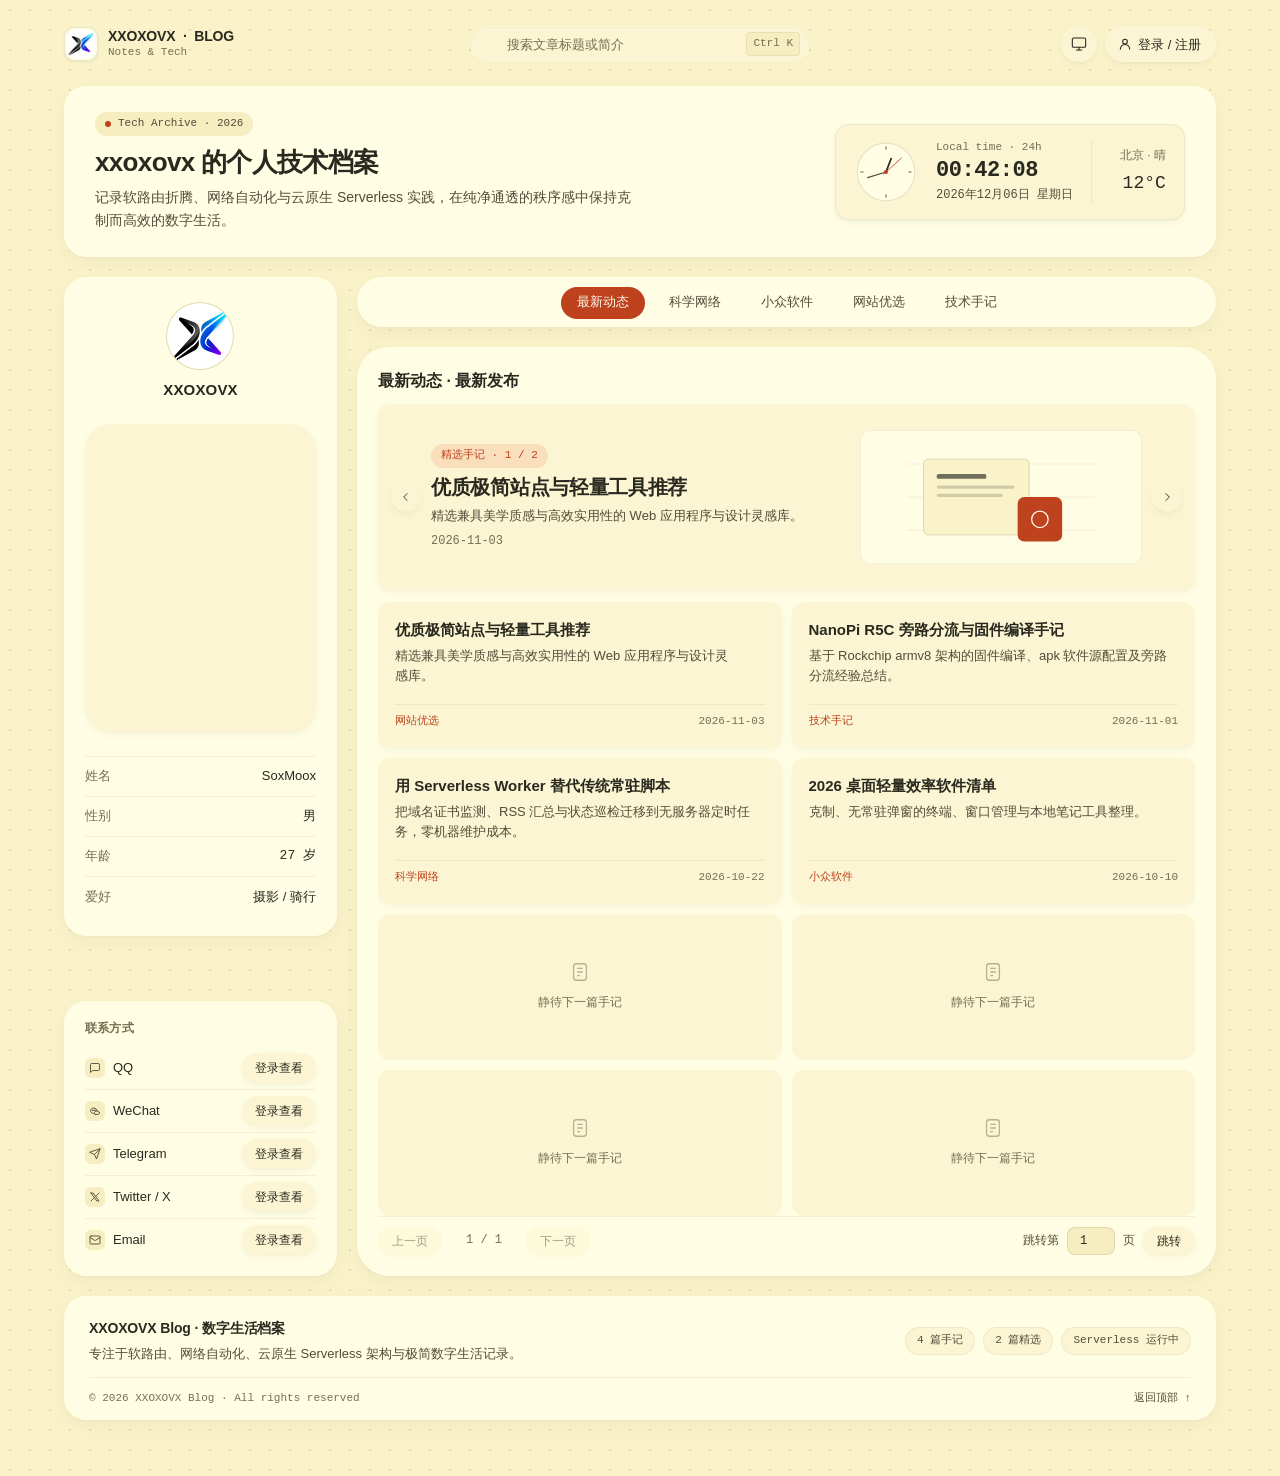
==== index.html @ 317f26b2 "1" ====
<!DOCTYPE html>
<html lang="zh-CN" data-theme="light" data-palette="blue">
<head>
  <meta charset="UTF-8" />
  <script>try{var m=localStorage.getItem("xxoxovx-theme")||"system",d=window.matchMedia("(prefers-color-scheme: dark)").matches;document.documentElement.setAttribute("data-theme",m==="system"?(d?"dark":"light"):m);}catch{}</script>
  <meta name="viewport" content="width=device-width, initial-scale=1.0" />
  <meta name="color-scheme" content="light dark" />
  <meta name="darkreader-lock" />
  <title>XXOXOVX  ·  BLOG</title>
  <meta name="description" content="xxoxovx 的个人技术档案：记录软路由折腾、科学网络、小众软件、网站优选与云原生 Serverless 实践。" />
  <meta name="theme-color" content="#fdf2c8" media="(prefers-color-scheme: light)" />
  <meta name="theme-color" content="#0c0d10" media="(prefers-color-scheme: dark)" />
  <meta property="og:type" content="website" />
  <meta property="og:title" content="XXOXOVX · BLOG" />
  <meta property="og:description" content="记录软路由折腾、科学网络、小众软件、网站优选与云原生 Serverless 实践。" />
  <link id="siteFavicon" rel="icon" type="image/png" sizes="64x64" href="./assets/favicon.png?v=brand1" />
  <link rel="apple-touch-icon" sizes="180x180" href="./assets/apple-touch-icon.png?v=brand1" />
  <link rel="preconnect" href="https://fonts.googleapis.com" />
  <link rel="preconnect" href="https://fonts.gstatic.com" crossorigin />
  <link rel="stylesheet" href="https://fonts.googleapis.com/css2?family=Space+Grotesk:wght@600;700&display=swap" />
  <style>
    :root {
      --bg-page: #f5f5f7;
      --bg-dot: rgba(0, 0, 0, 0.04);
      --bg-grid: rgba(0, 0, 0, 0.025);
      --tech-line: rgba(0, 0, 0, 0.08);
      --bg-card: #ffffff;
      --bg-card-solid: rgba(255, 255, 255, 0.96);
      --bg-popover: rgba(255, 255, 255, 0.96);
      --bg-raised: rgba(0, 0, 0, 0.03);
      --bg-subcard: rgba(0, 0, 0, 0.02);
      --ink-border: rgba(0, 0, 0, 0.06);
      --hairline: rgba(0, 0, 0, 0.06);
      --hairline-strong: rgba(0, 0, 0, 0.10);
      --text-primary: #1d1d1f;
      --text-secondary: #424245;
      --text-muted: #86868b;
      --accent: #0071e3;
      --accent-soft: rgba(0, 113, 227, 0.10);
      --accent-contrast: #ffffff;
      --positive: #16a34a;
      --danger: #dc2626;
      --glass-highlight: rgba(255, 255, 255, 0.95);
      --shadow-card: 0 4px 24px rgba(0, 0, 0, 0.045);
      --shadow-float: 0 18px 48px rgba(0, 0, 0, 0.12);
      --shadow-focus: 0 10px 28px -4px rgba(0, 0, 0, 0.12);
      --shadow-btn: 0 2px 8px rgba(0, 0, 0, 0.04);
      --robot-body: #ffffff;
      --robot-accent: #f5f5f7;
      --robot-ink: #1d1d1f;
      --robot-screen: #111113;
      --robot-eye: #2997ff;
      --robot-antenna: #f97316;

      --fw-regular: 450;
      --fw-medium: 550;
      --fw-semibold: 700;

      --radius-lg: 22px;
      --radius-md: 14px;
      --radius-sm: 10px;

      --font-sans: -apple-system, BlinkMacSystemFont, "SF Pro Display", "SF Pro Text", "PingFang SC", "Hiragino Sans GB", "Helvetica Neue", sans-serif;
      --font-mono: "SF Mono", ui-monospace, SFMono-Regular, Menlo, Monaco, Consolas, monospace;

      --ease: cubic-bezier(0.23, 1, 0.32, 1);
      --ease-in: cubic-bezier(0.4, 0, 1, 1);
      --spring: cubic-bezier(0.16, 1, 0.3, 1);
      --bounce: cubic-bezier(0.22, 1, 0.36, 1);
      --t-fast: 150ms;
      --t-mid: 240ms;

      /* 12-Column Grid System */
      --grid-max-width: 1200px;
      --grid-cols: 12;
      --grid-gutter: 20px;
      --grid-margin: 24px;
    }

    [data-palette="blue"] { --accent: #0071e3; --accent-soft: rgba(0, 113, 227, 0.10); }
    [data-palette="purple"] { --accent: #7c3aed; --accent-soft: rgba(124, 58, 237, 0.12); }
    [data-palette="green"] { --accent: #16a34a; --accent-soft: rgba(22, 163, 74, 0.12); }
    [data-palette="orange"] { --accent: #f26430; --accent-soft: rgba(242, 100, 48, 0.12); }

    [data-theme="dark"] {
      --bg-page: #0a0a0c;
      --bg-dot: rgba(255, 255, 255, 0.06);
      --bg-grid: rgba(255, 255, 255, 0.03);
      --tech-line: rgba(255, 255, 255, 0.10);
      --bg-card: #131316;
      --bg-card-solid: rgba(22, 22, 26, 0.96);
      --bg-popover: rgba(24, 24, 28, 0.97);
      --bg-raised: rgba(255, 255, 255, 0.042);
      --bg-subcard: rgba(255, 255, 255, 0.022);
      --ink-border: rgba(255, 255, 255, 0.06);
      --ink-border-active: rgba(255, 255, 255, 0.20);
      --hairline: rgba(255, 255, 255, 0.06);
      --hairline-strong: rgba(255, 255, 255, 0.12);
      --text-primary: #f5f5f7;
      --text-secondary: #d2d2d7;
      --text-muted: #86868b;
      --positive: #34d399;
      --danger: #f87171;
      --glass-highlight: rgba(255, 255, 255, 0.07);
      --shadow-card: 0 8px 30px rgba(0, 0, 0, 0.42);
      --shadow-float: 0 20px 52px rgba(0, 0, 0, 0.65);
      --shadow-btn: 0 2px 8px rgba(0, 0, 0, 0.22);
      --robot-body: #e5e5ea;
      --robot-accent: #d1d1d6;
      --robot-ink: #1d1d1f;
      --robot-screen: #000000;
      --robot-eye: #2997ff;
      --robot-antenna: #f97316;
      --fw-regular: 380;
      --fw-medium: 470;
      --fw-semibold: 600;
      --shadow-focus: 0 0 0 3px var(--accent-soft), 0 12px 32px -4px rgba(0, 0, 0, 0.65);
    }
    #appleMeshCanvas { display: none !important; }
    html[data-theme="dark"] body { -webkit-font-smoothing: antialiased; -moz-osx-font-smoothing: grayscale; }

    [data-theme="dark"][data-palette="blue"] { --accent: #2997ff; --accent-soft: rgba(41, 151, 255, 0.16); }
    [data-theme="dark"][data-palette="purple"] { --accent: #a78bfa; --accent-soft: rgba(167, 139, 250, 0.16); }
    [data-theme="dark"][data-palette="green"] { --accent: #34d399; --accent-soft: rgba(52, 211, 153, 0.16); }
    [data-theme="dark"][data-palette="orange"] { --accent: #ff7849; --accent-soft: rgba(255, 120, 73, 0.16); }

    *, *::before, *::after { box-sizing: border-box; scrollbar-width: none; -ms-overflow-style: none; }
    *::-webkit-scrollbar { display: none; width: 0; height: 0; }

    html {
      font-size: 16px;
      scroll-behavior: smooth;
      -webkit-font-smoothing: antialiased;
      text-rendering: optimizeLegibility;
      -webkit-tap-highlight-color: transparent;
    }

    body {
      margin: 0;
      overscroll-behavior-y: contain;
      background-color: var(--bg-page);
      color: var(--text-primary);
      font-family: var(--font-sans);
      font-size: 14px;
      font-weight: var(--fw-regular);
      line-height: 1.6;
      font-variant-numeric: tabular-nums;
      -moz-osx-font-smoothing: grayscale;
      transition: background-color var(--t-mid) var(--ease), color var(--t-mid) var(--ease);
    }
    #appleMeshCanvas {
      position: fixed; inset: 0; width: 100%; height: 100%;
      pointer-events: none; z-index: 0;
    }
    [data-theme="dark"] h1, [data-theme="dark"] h2, [data-theme="dark"] h3,
    [data-theme="dark"] .brand-title, [data-theme="dark"] .panel-title,
    [data-theme="dark"] .profile-name, [data-theme="dark"] .modal-title,
    [data-theme="dark"] .comment-author { font-weight: var(--fw-semibold); }
    [data-theme="dark"] .tactile-btn, [data-theme="dark"] .cat-pill,
    [data-theme="dark"] .info-val, [data-theme="dark"] .contact-left,
    [data-theme="dark"] .admin-tab, [data-theme="dark"] .auth-tab { font-weight: var(--fw-medium); }

    html, body { overflow-x: clip; }
    button, input, textarea, select { font: inherit; color: inherit; }
    button, [role="button"], .tactile-btn, .cat-pill, .article-card {
      touch-action: manipulation;
      -webkit-user-select: none;
      user-select: none;
    }
    a { color: inherit; text-decoration: none; }
    :focus-visible { outline: 2px solid var(--accent); outline-offset: 2px; }
    .skip-link {
      position: fixed;
      top: -100px;
      left: 16px;
      z-index: 10000;
      padding: 10px 16px;
      border-radius: var(--radius-md);
      background-color: var(--accent);
      color: var(--accent-contrast);
      font-size: 13px;
      font-weight: 600;
      box-shadow: var(--shadow-float);
      transition: top var(--t-fast) var(--ease);
    }
    .skip-link:focus-visible { top: 14px; }
    .footer-link, .reader-body a {
      background-image: linear-gradient(currentColor, currentColor);
      background-position: 0 100%;
      background-repeat: no-repeat;
      background-size: 0% 1px;
      transition: color var(--t-fast) var(--ease), background-size 220ms var(--ease);
    }
    .footer-link:hover, .reader-body a:hover { background-size: 100% 1px; }
    .tabular,
    .clock-time, .clock-date, .weather-temp, .carousel-badge, .carousel-meta,
    .page-info, .article-card-meta, .reader-meta, .reader-stat-num,
    .setting-row-value, .comment-time, .invite-date-input {
      font-variant-numeric: tabular-nums;
      font-feature-settings: "tnum";
    }
    .tabular { font-family: var(--font-mono); }
    h1, h2, h3, .hero-title, .carousel-title, .article-card-title, .reader-title, .modal-title, .settings-section-title {
      text-wrap: balance;
    }
    .hero-sub, .carousel-desc, .article-card-desc, .reader-body p, .comment-content, p, .account-pop-desc, .settings-section-desc { text-wrap: pretty; }
    button svg, .tactile-btn svg, .account-pop-item svg, .site-rail-item svg { vertical-align: middle; flex-shrink: 0; }

    .progress-track {
      position: fixed;
      top: 0; left: 0; right: 0;
      height: 2px;
      z-index: 60;
      pointer-events: none;
    }

    .progress-bar {
      height: 100%;
      width: 0%;
      background-color: var(--accent);
      transition: width 180ms var(--ease);
    }

    /* 12-Column Responsive Grid Shell (Desktop 1200px baseline) */
    .page-shell {
      position: relative;
      z-index: 1;
      width: 100%;
      max-width: var(--grid-max-width);
      margin: 0 auto;
      padding: 22px var(--grid-margin) 56px var(--grid-margin);
      display: flex;
      flex-direction: column;
      gap: var(--grid-gutter);
    }

    .surface {
      position: relative;
      background-color: var(--bg-card);
      border: 1px solid var(--ink-border);
      -webkit-backdrop-filter: blur(26px) saturate(200%);
      backdrop-filter: blur(26px) saturate(200%);
      border-radius: var(--radius-lg);
      box-shadow: var(--shadow-card);
      transition: background-color var(--t-mid) var(--ease), border-color var(--t-fast) var(--ease), box-shadow var(--t-mid) var(--ease);
    }

    /* Top Bar */
    .top-bar {
      position: relative;
      z-index: 30;
      min-height: 44px;
      display: grid;
      grid-template-columns: repeat(var(--grid-cols), minmax(0, 1fr));
      align-items: center;
      gap: 16px;
    }

    .brand {
      grid-column: span 4;
      display: inline-flex;
      align-items: center;
      gap: 10px;
      cursor: pointer;
      justify-self: start;
      min-width: 0;
      transition: opacity var(--t-fast) var(--ease);
    }
    .brand:hover { opacity: 0.82; }

    .brand-icon {
      width: 34px;
      height: 34px;
      padding: 2px;
      border-radius: 10px;
      background-color: var(--bg-card);
      border: 1px solid var(--hairline-strong);
      box-shadow: 0 1px 3px rgba(15, 23, 42, 0.08);
      display: flex;
      align-items: center;
      justify-content: center;
      overflow: hidden;
      flex-shrink: 0;
      transition: background-color var(--t-fast) var(--ease), border-color var(--t-fast) var(--ease), box-shadow var(--t-fast) var(--ease);
    }
    [data-theme="dark"] .brand-icon {
      background-color: rgba(255, 255, 255, 0.08);
      border-color: rgba(255, 255, 255, 0.16);
      box-shadow: inset 0 1px 0 rgba(255, 255, 255, 0.10), 0 2px 6px rgba(0, 0, 0, 0.28);
    }
    .brand-icon img {
      width: 100%;
      height: 100%;
      object-fit: cover;
      border-radius: 8px;
      display: block;
    }
    .brand-text { display: flex; flex-direction: column; line-height: 1.25; }
    .brand-title { font-size: 14px; font-weight: 600; letter-spacing: -0.01em; white-space: pre; }
    .brand-sub { font-family: var(--font-mono); font-size: 11px; color: var(--text-muted); }

    /* Search */
    .search-pill { grid-column: span 4; position: relative; width: 100%; max-width: 340px; justify-self: center; display: flex; align-items: center; }
    .search-icon { position: absolute; left: 12px; color: var(--text-muted); pointer-events: none; display: flex; }

    .search-input {
      width: 100%;
      height: 36px;
      padding: 0 56px 0 36px;
      border-radius: 99px;
      border: 1px solid var(--ink-border);
      background-color: var(--bg-subcard);
      -webkit-backdrop-filter: blur(18px) saturate(180%);
      backdrop-filter: blur(18px) saturate(180%);
      font-size: 13px;
      box-shadow: var(--shadow-btn);
      transition: background-color var(--t-fast) var(--ease), box-shadow var(--t-fast) var(--ease), border-color var(--t-fast) var(--ease);
    }
    .search-input::placeholder { color: var(--text-muted); }
    .search-input:focus { background-color: var(--bg-card-solid); box-shadow: var(--shadow-focus); outline: none; }
    .search-input:focus-visible { outline: none; box-shadow: var(--shadow-focus); }

    .keycap {
      position: absolute;
      right: 10px;
      padding: 2px 6px;
      border-radius: 4px;
      background-color: var(--bg-raised);
      border: 1px solid var(--hairline);
      font-family: var(--font-mono);
      font-size: 11px;
      color: var(--text-muted);
      pointer-events: none;
      transition: opacity var(--t-fast) var(--ease), transform var(--t-fast) var(--ease);
    }
    .search-input:focus + .keycap,
    .search-input:not(:placeholder-shown) + .keycap { opacity: 0; transform: scale(0.92); }

    /* Toast */
    .toast {
      position: fixed;
      left: 50%;
      top: 58px;
      transform: translateX(-50%) translateY(-10px) scale(0.96);
      padding: 9px 20px;
      border-radius: 99px;
      background-color: var(--bg-card-solid);
      color: var(--text-primary);
      border: 1px solid var(--ink-border);
      -webkit-backdrop-filter: saturate(200%) blur(24px);
      backdrop-filter: saturate(200%) blur(24px);
      display: inline-flex;
      align-items: center;
      gap: 9px;
      max-width: min(90vw, 420px);
      font-size: 13px;
      font-weight: 500;
      line-height: 1.35;
      opacity: 0;
      pointer-events: none;
      overflow: visible;
      z-index: 260;
      box-shadow: var(--shadow-float);
      filter: blur(2px);
      transition: opacity 180ms var(--ease-out), transform 180ms var(--ease-out), filter 180ms var(--ease-out);
    }
    .toast.is-visible {
      opacity: 1;
      transform: translateX(-50%) translateY(0) scale(1);
      filter: blur(0px);
      transition: opacity 240ms var(--ease-out), transform 240ms var(--spring), filter 200ms var(--ease-out);
    }
    .toast-bot-head {
      position: absolute; left: 50%; top: -30px; transform: translateX(-50%);
      width: 56px; height: 35px; pointer-events: none; z-index: -1;
      filter: drop-shadow(0 4px 10px rgba(15, 23, 42, 0.16));
    }
    .toast.is-visible .toast-bot-head { animation: toastBotPeek 2.4s ease-in-out infinite; }
    .toast.is-error .toast-bot-head { animation: toastBotAlert 360ms ease 2; }
    .toast.is-error .toast-bot-eye { fill: #ef4444; }
    .toast-bot-paws {
      position: absolute; left: 50%; top: -8px; transform: translateX(-50%);
      width: calc(100% - 26px); min-width: 92px; max-width: 240px;
      display: flex; justify-content: space-between; pointer-events: none; z-index: 2;
    }
    .toast-bot-paw {
      width: 22px; height: 13px; border-radius: 99px;
      background-color: var(--robot-body); border: 1.5px solid var(--ink-border);
      -webkit-backdrop-filter: blur(12px); backdrop-filter: blur(12px);
      display: flex; align-items: center; justify-content: center; gap: 2.5px;
      box-shadow: 0 3px 8px rgba(15, 23, 42, 0.12), inset 0 1px 1px var(--glass-highlight);
    }
    .toast-bot-paw span { width: 1.8px; height: 5px; border-radius: 2px; background-color: var(--robot-ink); opacity: 0.45; }
    .toast-bot-paw.is-left { transform: rotate(-10deg); }
    .toast-bot-paw.is-right { transform: rotate(10deg); }
    .toast-bot-feet {
      position: absolute; left: 50%; bottom: -8px; transform: translateX(-50%);
      width: 58px; display: flex; justify-content: space-between; pointer-events: none; z-index: -1;
    }
    .toast-bot-foot {
      width: 16px; height: 10px; border-radius: 99px;
      background-color: var(--robot-accent); border: 1.5px solid var(--ink-border);
      box-shadow: 0 3px 8px rgba(15, 23, 42, 0.14);
    }
    @keyframes toastBotPeek {
      0%, 100% { transform: translateX(-50%) translateY(0); }
      50% { transform: translateX(-50%) translateY(-2px); }
    }
    @keyframes toastBotAlert {
      0%, 100% { transform: translateX(-50%) rotate(0deg); }
      25% { transform: translateX(-54%) rotate(-6deg); }
      75% { transform: translateX(-46%) rotate(6deg); }
    }
    .toast-badge {
      width: 22px;
      height: 22px;
      border-radius: 99px;
      display: none;
      align-items: center;
      justify-content: center;
      flex-shrink: 0;
      background-color: var(--accent);
      color: var(--accent-contrast);
      box-shadow: 0 2px 8px var(--accent-soft);
    }
    .toast.is-error .toast-badge {
      display: inline-flex;
      background-color: #ef4444;
      color: #ffffff;
      box-shadow: 0 2px 8px rgba(239, 68, 68, 0.25);
    }
    .toast.is-loading .toast-badge {
      display: inline-flex;
      background-color: var(--accent-soft);
      color: var(--accent);
      box-shadow: none;
    }
    .toast-badge svg { width: 13px; height: 13px; display: block; }
    .toast-spinner {
      width: 12px;
      height: 12px;
      border-radius: 99px;
      border: 1.8px solid currentColor;
      border-top-color: transparent;
      animation: toastSpin 750ms linear infinite;
    }
    @keyframes toastSpin { to { transform: rotate(360deg); } }
    .toast-msg { overflow: hidden; text-overflow: ellipsis; white-space: nowrap; }

    /* Controls & Tactile Buttons */
    .top-controls { grid-column: span 4; justify-self: end; display: flex; align-items: center; gap: 8px; }

    .swatch-btn {
      width: 16px; height: 16px;
      border-radius: 99px;
      border: 2px solid transparent;
      cursor: pointer;
      padding: 0;
      transition: transform var(--t-fast) var(--spring), border-color var(--t-fast) var(--ease);
    }
    .swatch-btn:hover { transform: scale(1.12); }
    .swatch-btn:active { transform: scale(0.92); }
    .swatch-btn.is-active { border-color: var(--text-primary); }
    .swatch-blue { background-color: #0071e3; }
    .swatch-purple { background-color: #7c3aed; }
    .swatch-green { background-color: #16a34a; }
    .swatch-orange { background-color: #d9480f; }

    .tactile-btn {
      display: inline-flex;
      align-items: center;
      justify-content: center;
      gap: 6px;
      line-height: 1;
      border: 1px solid var(--ink-border);
      background-color: var(--bg-subcard);
      -webkit-backdrop-filter: blur(18px) saturate(180%);
      backdrop-filter: blur(18px) saturate(180%);
      color: var(--text-primary);
      cursor: pointer;
      box-shadow: var(--shadow-btn);
      transition: background-color var(--t-fast) var(--ease), color var(--t-fast) var(--ease),
        box-shadow var(--t-fast) var(--ease), transform 160ms var(--ease);
    }
    .tactile-btn svg, .hero-kicker svg, .contact-icon-badge svg, .back-top svg, .reader-back svg { display: block; flex-shrink: 0; }
    [data-theme="dark"] .tactile-btn { box-shadow: var(--shadow-btn); }
    .tactile-btn:hover { background-color: var(--bg-raised); color: var(--text-primary); transform: translateY(-1px); box-shadow: var(--shadow-card); }
    .tactile-btn:active { transform: scale(0.97); }

    .theme-btn { width: 36px; height: 36px; padding: 0; border-radius: 99px; font-size: 13px; font-weight: 500; }

    /* Hero Banner */
    .hero-card {
      width: 100%;
      min-height: 156px;
      padding: 24px 30px;
      display: grid;
      grid-template-columns: repeat(var(--grid-cols), minmax(0, 1fr));
      gap: var(--grid-gutter);
      align-items: center;
      overflow: hidden;
    }
    .hero-card > div:first-child { grid-column: span 8; min-width: 0; }
    .hero-card > .clock-widget { grid-column: span 4; justify-self: end; width: 100%; max-width: 372px; }

    .hero-kicker {
      display: inline-flex;
      align-items: center;
      gap: 7px;
      padding: 3px 10px;
      border-radius: 99px;
      background-color: var(--bg-raised);
      font-family: var(--font-mono);
      font-size: 11px;
      color: var(--text-secondary);
      margin-bottom: 10px;
    }
    .kicker-dot { width: 6px; height: 6px; border-radius: 99px; background-color: var(--accent); flex-shrink: 0; }

    .top-bar { animation: shellEnter 280ms var(--ease) 0ms both; }
    .hero-card { animation: shellEnter 300ms var(--ease) 100ms both; }
    .profile-card { animation: shellEnter 300ms var(--ease) 200ms both; }
    .category-bar { animation: shellEnter 300ms var(--ease) 300ms both; }
    .contact-card { animation: shellEnter 300ms var(--ease) 300ms both; }
    .content-panel { animation: shellEnter 300ms var(--ease) 400ms both; }
    .footer-card { animation: shellEnter 300ms var(--ease) 500ms both; }

    @keyframes shellEnter {
      from { opacity: 0; transform: translateY(8px); }
      to { opacity: 1; transform: translateY(0); }
    }

    .hero-title { margin: 0 0 8px 0; font-size: 26px; font-weight: 600; line-height: 1.25; letter-spacing: -0.025em; }
    .hero-sub { margin: 0; max-width: 540px; font-size: 14px; line-height: 1.65; color: var(--text-secondary); }

    /* Clock & Weather Widget */
    .clock-widget {
      display: flex;
      align-items: center;
      gap: 18px;
      padding: 14px 18px;
      border-radius: var(--radius-md);
      background-color: var(--bg-subcard);
      border: 1px solid var(--ink-border);
      box-shadow: var(--shadow-btn);
      flex-shrink: 0;
    }
    .analog-clock { width: 64px; height: 64px; flex-shrink: 0; }
    .digital-block { display: flex; flex-direction: column; gap: 2px; padding-right: 18px; border-right: 1px solid var(--hairline); }
    .clock-label { font-family: var(--font-mono); font-size: 11px; color: var(--text-muted); }
    .clock-time { font-family: var(--font-mono); font-size: 22px; font-weight: 600; line-height: 1.15; letter-spacing: -0.02em; }
    .clock-date { font-size: 12px; color: var(--text-secondary); }
    .weather-block { display: flex; flex-direction: column; align-items: flex-end; gap: 4px; min-width: 56px; }
    .weather-city { font-size: 12px; color: var(--text-muted); white-space: nowrap; }
    .weather-temp { font-family: var(--font-mono); font-size: 18px; font-weight: 500; }

    /* Main Two-Column Body (3 / 9 of 12 Columns) */
    .main-grid {
      width: 100%;
      height: 684px;
      display: grid;
      grid-template-columns: repeat(var(--grid-cols), minmax(0, 1fr));
      gap: var(--grid-gutter);
      align-items: stretch;
    }

    /* Left Sidebar */
    .left-col { grid-column: span 3; width: 100%; min-width: 0; min-height: 684px; display: flex; flex-direction: column; gap: var(--grid-gutter); }

    .profile-card {
      width: 100%;
      flex: 1;
      height: auto;
      padding: 22px 20px 18px 20px;
      border-radius: var(--radius-lg);
      display: flex;
      flex-direction: column;
      align-items: center;
      justify-content: space-between;
      gap: 14px;
      overflow: hidden;
    }
    .profile-head { display: flex; flex-direction: column; align-items: center; gap: 10px; padding-top: 2px; }
    .avatar-ring {
      width: 68px; height: 68px;
      border-radius: 99px;
      background-color: var(--bg-raised);
      border: 1px solid var(--hairline-strong);
      overflow: hidden;
      flex-shrink: 0;
    }
    .avatar-ring img { width: 100%; height: 100%; object-fit: cover; display: block; transition: transform 280ms var(--ease); }
    .avatar-ring:hover img { transform: scale(1.05); }
    .profile-name { font-size: 15px; font-weight: 600; letter-spacing: 0.01em; line-height: 1.3; }
    .profile-tags { display: flex; flex-wrap: wrap; justify-content: center; gap: 6px; width: 100%; min-height: 24px; }
    .profile-tag {
      padding: 3px 10px;
      border-radius: 99px;
      background-color: var(--accent-soft);
      color: var(--accent);
      font-size: 12px;
      font-weight: 500;
      line-height: 1.4;
    }

    .info-list { width: 100%; display: flex; flex-direction: column; border-top: 1px solid var(--hairline); max-height: 300px; overflow-y: auto; scrollbar-width: none; }
    .info-list::-webkit-scrollbar { display: none; }
    .info-row {
      min-height: 40px;
      flex-shrink: 0;
      padding: 8px 0;
      border-bottom: 1px solid var(--hairline);
      display: flex;
      align-items: center;
      justify-content: space-between;
      gap: 12px;
      font-size: 13px;
      line-height: 1.45;
    }
    .info-row:last-child { border-bottom: none; }
    .info-key { color: var(--text-muted); flex-shrink: 0; }
    .info-val { font-weight: 500; color: var(--text-primary); text-align: right; word-break: break-word; }

    .contact-card {
      width: 100%;
      height: auto;
      flex-shrink: 0;
      padding: 18px 20px 14px 20px;
      border-radius: var(--radius-lg);
      display: flex;
      flex-direction: column;
      gap: 10px;
      overflow: hidden;
    }
    .card-heading { margin: 0; font-size: 12px; font-weight: 600; letter-spacing: 0.02em; color: var(--text-muted); line-height: 1.4; }
    .contact-list { display: flex; flex-direction: column; }
    .contact-row {
      min-height: 42px;
      padding: 6px 0;
      border-bottom: 1px solid var(--hairline);
      display: flex;
      align-items: center;
      justify-content: space-between;
      gap: 10px;
      font-size: 13px;
      line-height: 1.45;
    }
    .contact-row:last-child { border-bottom: none; }
    .contact-left { display: inline-flex; align-items: center; gap: 8px; color: var(--text-primary); font-weight: 500; min-width: 0; }
    .contact-icon-badge {
      width: 20px; height: 20px; border-radius: 6px;
      background-color: var(--bg-raised); border: 1px solid transparent;
      color: var(--text-secondary); display: inline-flex; align-items: center; justify-content: center; flex-shrink: 0;
      transition: color var(--t-fast) var(--ease), background-color var(--t-fast) var(--ease);
    }
    .contact-icon-badge svg { width: 12px; height: 12px; }
    .contact-row:hover .contact-icon-badge { color: var(--accent); background-color: var(--accent-soft); }

    .copy-btn { min-height: 30px; height: 30px; padding: 0 12px; border-radius: 99px; font-size: 12px; font-weight: 500; background-color: var(--bg-subcard); border: 1px solid var(--hairline-strong); flex-shrink: 0; }
    [data-theme="dark"] .copy-btn { background-color: var(--bg-raised); }
    .copy-btn.is-copied { color: var(--positive); border-color: var(--positive); background-color: var(--bg-card); }
    .icon-morph {
      transition: opacity 160ms var(--ease), transform 220ms var(--spring), filter 160ms var(--ease);
    }
    .icon-morph.is-fading {
      opacity: 0;
      transform: scale(0.76);
      filter: blur(3px);
    }

    /* Right Column */
    .right-col { grid-column: span 9; width: 100%; min-height: 684px; display: flex; flex-direction: column; gap: var(--grid-gutter); min-width: 0; }

    .category-bar {
      position: relative;
      width: 100%;
      height: 50px;
      padding: 9px 12px;
      border-radius: 99px;
      display: flex;
      align-items: center;
      justify-content: center;
      gap: 8px;
      overflow: hidden;
    }
    .cat-indicator {
      position: absolute;
      top: 9px; left: 0;
      height: 32px;
      border-radius: 99px;
      background-color: var(--accent);
      pointer-events: none;
      z-index: 1;
      transition: transform 240ms var(--ease), width 240ms var(--ease), background-color var(--t-fast) var(--ease);
    }
    .cat-pill[hidden] { display: none; }
    .cat-pill {
      position: relative;
      z-index: 2;
      flex-shrink: 0;
      height: 32px;
      padding: 0 15px;
      border-radius: 99px;
      border: 1px solid transparent;
      background: transparent;
      font-size: 13px;
      font-weight: 500;
      color: var(--text-secondary);
      cursor: pointer;
      white-space: nowrap;
      transition: color var(--t-fast) var(--ease), transform 90ms var(--ease);
    }
    .cat-pill:hover { color: var(--text-primary); }
    .cat-pill:active { transform: scale(0.96); }
    .cat-pill:active { transform: scale(0.96); }
    .cat-pill.is-active { color: var(--accent-contrast); }

    /* Main Content Panel */
    .content-panel {
      width: 100%;
      height: 614px;
      padding: 16px 18px 12px 18px;
      display: flex;
      flex-direction: column;
      overflow: hidden;
    }
    .panel-header { display: flex; align-items: center; justify-content: space-between; gap: 12px; margin-bottom: 10px; }
    .panel-title { font-size: 16px; font-weight: 600; color: var(--text-primary); }
    .panel-count { font-family: var(--font-mono); font-size: 12px; color: var(--text-muted); }

    /* Carousel */
    .carousel-box {
      position: relative;
      border-radius: var(--radius-md);
      overflow: hidden;
      border: 1px solid var(--ink-border);
      box-shadow: var(--shadow-btn);
      background-color: var(--bg-subcard);
      width: 100%;
      height: 186px;
      padding: 18px 52px;
      display: grid;
      grid-template-columns: repeat(var(--grid-cols), minmax(0, 1fr));
      align-items: center;
      gap: 24px;
      cursor: pointer;
      transition: border-color var(--t-fast) var(--ease), background-color var(--t-fast) var(--ease);
    }
    .carousel-box:hover { border-color: var(--hairline-strong); background-color: var(--bg-card-solid); }
    .carousel-content { grid-column: span 7; display: flex; flex-direction: column; align-items: flex-start; gap: 6px; min-width: 0; }
    .carousel-badge {
      padding: 3px 10px;
      border-radius: 99px;
      background-color: var(--accent-soft);
      font-family: var(--font-mono);
      font-size: 11px;
      font-weight: 500;
      color: var(--accent);
    }
    .carousel-title { margin: 0; font-size: 20px; font-weight: 600; line-height: 1.3; letter-spacing: -0.015em; }
    .carousel-desc { margin: 0; font-size: 13px; line-height: 1.55; color: var(--text-secondary); }
    .carousel-meta { font-family: var(--font-mono); font-size: 12px; color: var(--text-muted); }
    .carousel-visual {
      grid-column: span 5;
      height: 134px;
      border-radius: 10px;
      background-color: var(--bg-card-solid);
      border: 1px solid var(--hairline);
      overflow: hidden;
      display: flex;
      align-items: center;
      justify-content: center;
    }
    .carousel-visual svg { width: 100%; height: 100%; display: block; }
    .carousel-nav { position: absolute; top: 50%; transform: translateY(-50%); z-index: 3; width: 30px; height: 30px; border-radius: 99px; }
    .carousel-nav:active { transform: translateY(-50%) scale(0.94); }
    .carousel-prev { left: 12px; }
    .carousel-next { right: 12px; }

    /* Article Grid */
    .articles-grid {
      flex: 1;
      min-height: 0;
      display: grid;
      grid-template-columns: repeat(2, minmax(0, 1fr));
      align-content: start;
      gap: 10px;
      margin-top: 12px;
      overflow-y: auto;
      scrollbar-width: none;
      -ms-overflow-style: none;
    }
    .articles-grid::-webkit-scrollbar {
      display: none;
    }
    .article-card {
      position: relative;
      overflow: hidden;
      width: 100%;
      height: 146px;
      padding: 16px;
      border-radius: var(--radius-md);
      background-color: var(--bg-subcard);
      border: 1px solid var(--ink-border);
      box-shadow: var(--shadow-btn);
      display: flex;
      flex-direction: column;
      justify-content: space-between;
      gap: 10px;
      cursor: pointer;
      transition: background-color var(--t-fast) var(--ease),
        transform var(--t-fast) var(--ease), box-shadow var(--t-fast) var(--ease), border-color var(--t-fast) var(--ease);
    }
    [data-theme="dark"] .article-card {
      box-shadow: var(--shadow-btn);
    }
    .article-card:hover { background-color: var(--bg-card-solid); border-color: var(--accent); box-shadow: var(--shadow-card); transform: translateY(-2px); }
    .article-card:active { transform: scale(0.985); }
    .article-card.is-entering { animation: cardEnter 280ms var(--spring) both; }
    @keyframes cardEnter {
      from { opacity: 0; transform: translate3d(0, 14px, 0) scale(0.97); }
      to { opacity: 1; transform: translate3d(0, 0, 0) scale(1); }
    }
    .carousel-content,
    .carousel-visual {
      transition: opacity 240ms var(--spring), transform 260ms var(--spring), filter 200ms var(--ease);
      will-change: opacity, transform, filter;
    }
    .carousel-box.is-switch-prep .carousel-content,
    .carousel-box.is-switch-prep .carousel-visual {
      opacity: 0;
      transform: translateX(var(--slide-dir, 12px));
      filter: blur(3px);
      transition: none;
    }

    .article-card-title { margin: 0 0 6px 0; font-size: 15px; font-weight: 600; line-height: 1.4; color: var(--text-primary); transition: color var(--t-fast) var(--ease); }
    .article-card:hover .article-card-title { color: var(--accent); }
    .article-card-desc {
      margin: 0;
      font-size: 13px;
      line-height: 1.55;
      color: var(--text-secondary);
      display: -webkit-box;
      -webkit-line-clamp: 2;
      -webkit-box-orient: vertical;
      overflow: hidden;
    }
    .article-card-footer {
      display: flex;
      align-items: center;
      justify-content: space-between;
      font-family: var(--font-mono);
      font-size: 11px;
      color: var(--text-muted);
      padding-top: 8px;
      border-top: 1px solid var(--hairline);
    }
    .pagination-bar {
      margin-top: auto;
      padding-top: 10px;
      border-top: 1px solid var(--hairline);
      display: flex;
      align-items: center;
      justify-content: space-between;
      gap: 12px;
      font-size: 12px;
      color: var(--text-secondary);
      flex-shrink: 0;
    }
    .pagination-group { display: flex; align-items: center; gap: 8px; }
    .page-btn { height: 28px; padding: 0 13px; border-radius: 99px; font-size: 12px; font-weight: 500; }
    .page-btn:disabled { opacity: 0.45; cursor: not-allowed; transform: none; }
    .page-info { font-family: var(--font-mono); font-size: 12px; color: var(--text-muted); min-width: 68px; text-align: center; }
    .page-jump-input {
      width: 48px; height: 28px; padding: 0 6px; border-radius: 8px; text-align: center;
      border: 1px solid var(--hairline-strong); background-color: var(--bg-raised);
      color: var(--text-primary); font-family: var(--font-mono); font-size: 12px;
      font-variant-numeric: tabular-nums;
      transition: background-color var(--t-fast) var(--ease), box-shadow var(--t-fast) var(--ease), border-color var(--t-fast) var(--ease);
    }
    .page-jump-input:focus { background-color: var(--bg-card-solid); box-shadow: var(--shadow-focus); }
    .page-jump-input:focus-visible { outline: 2px solid var(--accent); outline-offset: 2px; }
    .article-tag { color: var(--accent); font-weight: 500; }
    .empty-state { grid-column: 1 / -1; padding: 36px 16px; text-align: center; color: var(--text-muted); font-size: 13px; }

    /* Standalone Reader & Console Page Relay Transition (~0.4s) */
    .home-page {
      display: flex; flex-direction: column; gap: 20px;
      opacity: 1; transform: translate3d(0, 0, 0); filter: blur(0px);
      transition: opacity 220ms var(--ease-out), transform 220ms var(--ease-out), filter 200ms var(--ease-out);
    }
    .home-page.is-enter-prep { opacity: 0; transform: translate3d(0, 10px, 0); filter: blur(2px); transition: none; }
    .home-page.is-leaving {
      opacity: 0; transform: translate3d(0, -10px, 0); filter: blur(2px); pointer-events: none;
      transition: opacity 180ms var(--ease-out), transform 180ms var(--ease-out), filter 180ms var(--ease-out);
    }
    .home-page.is-hidden { display: none; }

    .reader-page, .console-page {
      display: none; width: 100%;
      opacity: 1; transform: none; filter: blur(0px);
      transition: opacity 220ms var(--ease-out), transform 220ms var(--ease-out), filter 200ms var(--ease-out);
    }
    .reader-page.is-open, .console-page.is-open { display: block; }
    .reader-page.is-open { padding-bottom: 48px; }
    .reader-page.is-enter-prep, .console-page.is-enter-prep { opacity: 0; transform: translate3d(0, 10px, 0); filter: blur(2px); transition: none; }
    .reader-page.is-leaving, .console-page.is-leaving {
      opacity: 0; transform: translate3d(0, -10px, 0); filter: blur(2px); pointer-events: none;
      transition: opacity 180ms var(--ease-out), transform 180ms var(--ease-out), filter 180ms var(--ease-out);
    }
    .console-container { width: 100%; padding: 26px 32px 32px; margin: 4px auto 32px; display: flex; flex-direction: column; gap: 18px; }
    .console-top-tabs { display: flex; align-items: center; gap: 8px; flex-wrap: wrap; }
    .console-page .site-rail-layout { min-height: 460px; }
    .console-page .admin-panel.is-active {
      display: flex;
      flex-direction: column;
      flex: 1;
      min-height: 0;
    }
    .console-page .admin-scroll-box {
      display: flex;
      flex-direction: column;
      flex: 1;
      overflow: visible;
    }
    .console-page .admin-scroll-box > form {
      display: flex;
      flex-direction: column;
      flex: 1;
    }
    .console-page .settings-footer-bar {
      position: sticky;
      bottom: 0;
      z-index: 6;
      margin-top: auto;
      padding: 14px 0 4px;
      background-color: var(--bg-card);
    }
    .console-close-btn {
      width: 34px;
      height: 34px;
      padding: 0;
      border-radius: 99px;
      display: inline-flex;
      align-items: center;
      justify-content: center;
      color: #ef4444;
      background: rgba(239, 68, 68, 0.1);
      border: 1px solid rgba(239, 68, 68, 0.28);
      flex-shrink: 0;
      transition: background-color 0.16s ease, color 0.16s ease, border-color 0.16s ease, transform 0.12s ease;
    }
    .console-close-btn:hover {
      background: #ef4444;
      color: #ffffff;
      border-color: #ef4444;
    }
    @media (max-width: 720px) { .console-container { padding: 18px; } }
    .reader-shell {
      display: grid;
      grid-template-columns: minmax(0, 1fr) 268px;
      gap: 24px;
      align-items: start;
      margin: 4px auto 32px auto;
    }
    .reader-shell > :not(.toc-aside) { min-width: 0; }

    .toc-aside {
      position: sticky;
      top: 24px;
      padding: 18px 16px;
      border-radius: 18px;
      display: flex;
      flex-direction: column;
      gap: 12px;
    }
    .reader-top-left {
      display: inline-flex;
      align-items: center;
      flex-wrap: wrap;
      gap: 10px;
      min-width: 0;
    }
    .reader-top-sep {
      width: 1px;
      height: 14px;
      background-color: var(--hairline-strong);
      flex-shrink: 0;
    }
    .reader-progress-card {
      display: flex;
      align-items: center;
      justify-content: space-between;
      padding: 9px 11px;
      border-radius: 11px;
      background-color: var(--bg-subcard);
      border: 1px solid var(--hairline);
      font-size: 12px;
    }
    .reader-progress-pct {
      font-family: var(--font-mono);
      font-weight: 700;
      color: var(--accent);
    }
    .reader-page.is-focus .toc-aside { display: none; }
    .reader-page.is-focus .reader-shell {
      grid-template-columns: minmax(0, 1fr);
    }
    .reader-page.is-focus .reader-shell > :not(.toc-aside) {
      max-width: 820px;
      margin: 0 auto;
      width: 100%;
    }
    .reader-font-controls { display: inline-flex; align-items: center; gap: 6px; }
    .toc-heading { margin: 2px 0 4px 6px; font-size: 11px; font-family: var(--font-mono); font-weight: 600; letter-spacing: 0.04em; color: var(--text-muted); }
    .toc-list { display: flex; flex-direction: column; gap: 4px; }
    .toc-link {
      font-size: 13px; line-height: 1.45; color: var(--text-secondary);
      padding: 7px 10px; border-radius: 9px; border-left: 2px solid transparent;
      transition: color var(--t-fast) var(--ease), background-color var(--t-fast) var(--ease), border-color var(--t-fast) var(--ease);
    }
    .toc-link:hover { color: var(--text-primary); background-color: var(--bg-raised); }
    .toc-link.is-active { color: var(--accent); background-color: var(--accent-soft); border-left-color: var(--accent); font-weight: 500; }

    .reader-container { width: 100%; padding: 32px 48px 44px 48px; }
    .reader-top { display: flex; align-items: center; justify-content: space-between; padding-bottom: 16px; margin-bottom: 26px; border-bottom: 1px solid var(--hairline); }
    .reader-back { height: 32px; padding: 0 12px 0 10px; border-radius: 99px; font-size: 12.5px; font-weight: 500; }
    .reader-title { margin: 0 0 14px 0; font-size: clamp(24px, 2.5vw, 30px); font-weight: 700; line-height: 1.3; letter-spacing: -0.02em; }
    .reader-lead {
      margin: 0 0 28px 0;
      padding: 12px 16px;
      border-left: 3px solid var(--accent);
      background-color: var(--bg-subcard);
      border-radius: 0 10px 10px 0;
      font-size: 14px;
      color: var(--text-secondary);
      line-height: 1.72;
    }
    .reader-body { font-size: 15px; line-height: 1.82; }
    .reader-body h1 { margin: 28px 0 12px 0; font-size: 20px; font-weight: 600; }
    .reader-body h2 { margin: 26px 0 10px 0; font-size: 17.5px; font-weight: 600; letter-spacing: -0.015em; }
    .reader-body h3 { margin: 22px 0 8px 0; font-size: 15.5px; font-weight: 600; }
    .reader-body h4 { margin: 18px 0 6px 0; font-size: 14.5px; font-weight: 600; }
    .reader-body h5 { margin: 16px 0 6px 0; font-size: 13.5px; font-weight: 600; }
    .reader-body h6 { margin: 14px 0 4px 0; font-size: 12.5px; font-weight: 600; color: var(--text-secondary); }
    .reader-body p { margin: 0 0 18px 0; }
    .reader-body ul, .reader-body ol { margin: 0 0 18px 0; padding-left: 24px; }
    .reader-body li { margin-bottom: 6px; }
    .reader-body hr { border: none; border-top: 1px solid var(--hairline); margin: 28px 0; }
    .reader-body a { color: var(--accent); text-decoration: underline; text-underline-offset: 3px; }
    .reader-body blockquote { margin: 24px 0; padding: 4px 0 4px 16px; border-left: 2px solid var(--accent); color: var(--text-secondary); }
    .reader-body img { max-width: 100%; height: auto; display: block; margin: 18px 0; border-radius: 10px; border: 1px solid var(--hairline); }

    .code-wrap { position: relative; margin: 20px 0; border-radius: 12px; background-color: var(--bg-subcard); border: 1px solid var(--hairline); overflow: hidden; }
    .code-header {
      display: flex; align-items: center; justify-content: space-between;
      padding: 6px 12px; border-bottom: 1px solid var(--hairline); background-color: var(--bg-raised);
    }
    .code-lang { font-family: var(--font-mono); font-size: 11px; color: var(--text-muted); text-transform: uppercase; letter-spacing: 0.04em; }
    .code-copy { height: 24px; padding: 0 9px; border-radius: 99px; font-family: var(--font-mono); font-size: 11px; }
    .reader-body pre {
      margin: 0; padding: 14px 18px; background: transparent; border: none;
      font-family: var(--font-mono); font-size: 13px; overflow-x: auto; line-height: 1.65;
    }
    .reader-body code { font-family: var(--font-mono); font-size: 12.5px; padding: 2px 6px; border-radius: 4px; background-color: var(--bg-raised); }
    .reader-body pre code { padding: 0; background: transparent; color: var(--text-primary); }
    .tok-kw { color: #ad3da4; font-weight: 500; }
    .tok-str { color: #c41a16; }
    .tok-num { color: #1c00cf; }
    .tok-cmt { color: #707f8c; font-style: italic; }
    .tok-fn { color: #2b6e78; }
    [data-theme="dark"] .tok-kw { color: #ff7ab2; font-weight: 450; }
    [data-theme="dark"] .tok-str { color: #ff8170; }
    [data-theme="dark"] .tok-num { color: #d9c97c; }
    [data-theme="dark"] .tok-cmt { color: #7f8c98; }
    [data-theme="dark"] .tok-fn { color: #6bdfff; }

    /* Reader Actions Bar (Like / Comment / Share) */
    .reader-actions-bar {
      margin: 36px auto 8px auto;
      width: fit-content;
      max-width: 100%;
      padding: 6px 10px;
      border-radius: 999px;
      background-color: var(--bg-subcard);
      border: 1px solid var(--hairline-strong);
      display: flex; align-items: center; justify-content: center; flex-wrap: wrap; gap: 6px;
    }
    .reader-actions-group { display: flex; align-items: center; gap: 6px; flex-wrap: wrap; justify-content: center; }
    .reader-actions-bar .action-pill-btn { flex-shrink: 0; white-space: nowrap; }
    .action-pill-btn {
      position: relative;
      height: 34px; padding: 0 14px; border-radius: 99px; font-size: 13px; font-weight: 500;
      display: inline-flex; align-items: center; gap: 6px;
    }
    .action-pill-btn.is-liked {
      color: #ef4444; background-color: rgba(239, 68, 68, 0.10); border-color: rgba(239, 68, 68, 0.22);
    }
    .action-pill-btn.is-liked svg { fill: #ef4444; stroke: #ef4444; }
    .action-pill-btn.is-faved {
      color: #d97706; background-color: rgba(245, 158, 11, 0.12); border-color: rgba(245, 158, 11, 0.28);
    }
    .action-pill-btn.is-faved svg { fill: #f59e0b; stroke: #f59e0b; }
    .action-icon-wrap { position: relative; display: inline-flex; align-items: center; justify-content: center; }
    .action-pill-btn.is-bursting .action-icon-wrap svg { animation: iconPopBurst 420ms var(--bounce) both; }
    @keyframes iconPopBurst {
      0% { transform: scale(1); }
      35% { transform: scale(1.42); }
      68% { transform: scale(0.9); }
      100% { transform: scale(1); }
    }
    .burst-particle {
      position: absolute; left: 50%; top: 50%; width: 5px; height: 5px;
      border-radius: 99px; pointer-events: none;
      animation: particleFly 520ms cubic-bezier(0.22, 1, 0.36, 1) forwards;
    }
    @keyframes particleFly {
      0% { opacity: 1; transform: translate(-50%, -50%) scale(0.9); }
      70% { opacity: 0.9; }
      100% { opacity: 0; transform: translate(calc(-50% + var(--tx)), calc(-50% + var(--ty))) scale(0.2); }
    }
    .action-pill-count { font-family: var(--font-mono); font-size: 12px; font-variant-numeric: tabular-nums; }

    /* Popconfirm */
    .comment-del-wrap { position: relative; display: inline-flex; align-items: center; }
    .popconfirm-box {
      position: absolute; right: 0; bottom: calc(100% + 8px); width: 204px; padding: 12px;
      border-radius: 14px; background-color: var(--bg-popover);
      -webkit-backdrop-filter: saturate(190%) blur(24px); backdrop-filter: saturate(190%) blur(24px);
      border: 1px solid var(--hairline-strong); box-shadow: var(--shadow-float);
      z-index: 45; display: flex; flex-direction: column; gap: 10px;
      animation: fadeRise 160ms var(--spring) both;
    }
    .popconfirm-box::after {
      content: ""; position: absolute; right: 14px; top: 100%; width: 8px; height: 8px;
      background-color: var(--bg-popover); border-right: 1px solid var(--hairline-strong); border-bottom: 1px solid var(--hairline-strong);
      transform: translateY(-4px) rotate(45deg);
    }
    .popconfirm-msg { font-size: 12px; font-weight: 500; color: var(--text-primary); line-height: 1.4; }
    .popconfirm-actions { display: flex; align-items: center; justify-content: flex-end; gap: 6px; }
    .popconfirm-btn { height: 26px; padding: 0 10px; border-radius: 7px; font-size: 11.5px; font-weight: 500; cursor: pointer; border: 1px solid var(--hairline-strong); background-color: var(--bg-card-solid); color: var(--text-secondary); }
    .popconfirm-btn.is-danger { background-color: #ef4444; border-color: transparent; color: #ffffff; }
    .popconfirm-btn.is-danger:hover { filter: brightness(1.08); }

    /* Reader Comments */
    .reader-comments { margin-top: 36px; padding-top: 24px; border-top: 1px solid var(--hairline); display: flex; flex-direction: column; gap: 16px; }
    .comments-head { display: flex; align-items: center; justify-content: space-between; }
    .comments-title { margin: 0; font-size: 16px; font-weight: 600; }
    .comments-count { font-family: var(--font-mono); font-size: 12px; color: var(--text-muted); }
    .comment-form { display: flex; flex-direction: column; gap: 10px; }
    .comment-textarea {
      width: 100%; min-height: 84px; padding: 12px 14px;
      border-radius: var(--radius-md); border: 1px solid var(--hairline-strong);
      background-color: var(--bg-raised); color: var(--text-primary);
      font-size: 13px; resize: vertical;
      box-shadow: inset 0 1px 2px rgba(15, 23, 42, 0.03);
      transition: background-color var(--t-fast) var(--ease), box-shadow var(--t-fast) var(--ease), border-color var(--t-fast) var(--ease);
    }
    .comment-textarea:focus { outline: none; border-color: transparent; background-color: var(--bg-card-solid); box-shadow: var(--shadow-focus); }
    .comment-form-actions { display: flex; align-items: center; justify-content: space-between; gap: 12px; }
    .comment-hint { font-size: 12px; color: var(--text-muted); }
    .comment-guest-bar {
      padding: 14px 16px; border-radius: var(--radius-md);
      background-color: var(--bg-subcard); border: 1px solid var(--hairline);
      display: flex; align-items: center; justify-content: space-between; font-size: 13px; color: var(--text-secondary);
    }
    .comment-list { display: flex; flex-direction: column; gap: 10px; }
    .comment-item { position: relative; padding: 14px 16px; border-radius: var(--radius-md); background-color: var(--bg-subcard); border: 1px solid var(--hairline); display: flex; flex-direction: column; gap: 8px; }
    .comment-item:hover, .comment-item:focus-within { z-index: 25; }
    .comment-meta { display: flex; align-items: center; justify-content: space-between; gap: 12px; font-size: 12px; }
    .comment-author-wrap { display: flex; align-items: center; gap: 10px; min-width: 0; }
    .comment-avatar-wrap { position: relative; display: inline-flex; align-items: center; flex-shrink: 0; }
    .comment-avatar {
      width: 30px; height: 30px; border-radius: 50%; object-fit: cover;
      background-color: var(--bg-raised);
      box-shadow: 0 0 0 1px var(--hairline);
      transition: transform 220ms var(--spring), box-shadow 220ms var(--spring);
      cursor: pointer;
    }
    .comment-avatar-wrap:hover .comment-avatar {
      transform: translateY(-2px) scale(1.08);
      box-shadow: 0 6px 16px rgba(15, 23, 42, 0.14), 0 0 0 2px var(--accent-soft);
    }
    .comment-author-meta { display: inline-flex; align-items: center; gap: 6px; min-width: 0; }
    .comment-author { font-weight: 600; color: var(--text-primary); font-size: 13px; white-space: nowrap; overflow: hidden; text-overflow: ellipsis; }
    html[data-theme="dark"] .comment-author { font-weight: 500; }
    .comment-role-badge { font-size: 10px; padding: 1px 6px; border-radius: 999px; background-color: var(--accent-soft); color: var(--accent); font-weight: 500; line-height: 1.5; flex-shrink: 0; }
    .comment-hover-card {
      position: absolute; left: 0; bottom: calc(100% + 10px); width: 256px; padding: 14px; border-radius: 16px;
      background-color: var(--bg-popover);
      backdrop-filter: saturate(190%) blur(24px); -webkit-backdrop-filter: saturate(190%) blur(24px);
      border: 1px solid var(--hairline);
      box-shadow: 0 18px 40px -10px rgba(15, 23, 42, 0.22), 0 4px 12px rgba(15, 23, 42, 0.08);
      z-index: 60; opacity: 0; visibility: hidden; pointer-events: none;
      transform: translateY(6px) scale(0.96); transform-origin: bottom left;
      transition: opacity 180ms ease, transform 240ms var(--spring), visibility 180ms;
    }
    .comment-hover-card::after { content: ""; position: absolute; left: 0; right: 0; top: 100%; height: 12px; }
    .comment-avatar-wrap:hover .comment-hover-card,
    .comment-avatar-wrap:focus-within .comment-hover-card {
      opacity: 1; visibility: visible; pointer-events: auto;
      transform: translateY(0) scale(1);
    }
    .chc-header { display: flex; align-items: center; gap: 10px; }
    .chc-avatar { width: 40px; height: 40px; border-radius: 50%; object-fit: cover; flex-shrink: 0; background-color: var(--bg-subcard); border: 1px solid var(--hairline); }
    .chc-names { display: flex; flex-direction: column; min-width: 0; gap: 2px; }
    .chc-nick { font-size: 13px; font-weight: 600; color: var(--text-primary); display: flex; align-items: center; gap: 6px; white-space: nowrap; overflow: hidden; text-overflow: ellipsis; }
    html[data-theme="dark"] .chc-nick { font-weight: 500; }
    .chc-handle { font-family: var(--font-mono); font-size: 11px; color: var(--text-muted); }
    .chc-tags { display: flex; flex-wrap: wrap; gap: 5px; margin-top: 10px; }
    .chc-tag { font-size: 11px; padding: 2px 8px; border-radius: 999px; background-color: var(--bg-subcard); color: var(--text-secondary); }
    .chc-info { display: flex; flex-direction: column; gap: 5px; margin-top: 10px; padding-top: 10px; border-top: 1px solid var(--hairline); font-size: 12px; }
    .chc-info-row { display: flex; align-items: baseline; justify-content: space-between; gap: 10px; }
    .chc-info-k { color: var(--text-muted); flex-shrink: 0; }
    .chc-info-v { color: var(--text-primary); text-align: right; word-break: break-word; }
    .chc-empty { margin-top: 10px; padding-top: 10px; border-top: 1px solid var(--hairline); font-size: 11px; color: var(--text-muted); }
    .comment-right { display: flex; align-items: center; gap: 10px; font-family: var(--font-mono); font-size: 11px; color: var(--text-muted); flex-shrink: 0; }
    .comment-del-btn { border: none; background: transparent; color: var(--text-muted); cursor: pointer; font-size: 11px; padding: 2px 6px; border-radius: 6px; }
    .comment-del-btn:hover { color: #ef4444; background-color: var(--bg-raised); }
    .comment-content { margin: 0; font-size: 13px; line-height: 1.65; color: var(--text-secondary); white-space: pre-wrap; word-break: break-word; text-wrap: pretty; }
    .wave-char {
      display: inline-block;
      animation: waveBlurChar 420ms var(--spring) both;
      will-change: opacity, filter, transform;
    }
    .wave-tail {
      display: inline;
      animation: waveBlurChar 480ms var(--spring) both;
    }
    @keyframes waveBlurChar {
      0% { opacity: 0; filter: blur(6px); transform: translateY(5px); }
      100% { opacity: 1; filter: blur(0); transform: translateY(0); }
    }

    .reader-pager { margin-top: 40px; padding-top: 24px; border-top: 1px solid var(--hairline); display: grid; grid-template-columns: 1fr 1fr; gap: 12px; }
    .pager-btn { padding: 14px 16px; border-radius: 12px; flex-direction: column; align-items: flex-start; text-align: left; gap: 4px; }
    .pager-btn.is-next { align-items: flex-end; text-align: right; }
    .pager-dir { font-family: var(--font-mono); font-size: 11px; color: var(--text-muted); }
    .pager-title { font-size: 14px; font-weight: 500; color: var(--text-primary); }

    /* Footer */
    .footer-card { width: 100%; height: 124px; padding: 20px 24px; display: flex; flex-direction: column; justify-content: space-between; gap: 12px; overflow: hidden; }
    .footer-top { display: flex; align-items: center; justify-content: space-between; gap: 20px; }
    .footer-stats { display: flex; align-items: center; gap: 8px; }
    .stat-pill { height: 28px; padding: 0 11px; border-radius: 99px; background-color: var(--bg-subcard); border: 1px solid var(--hairline); display: inline-flex; align-items: center; font-family: var(--font-mono); font-size: 11px; color: var(--text-secondary); }
    .footer-bottom { padding-top: 12px; border-top: 1px solid var(--hairline); display: flex; align-items: center; justify-content: space-between; font-family: var(--font-mono); font-size: 11px; color: var(--text-muted); }
    .back-top { cursor: pointer; color: var(--text-secondary); transition: color var(--t-fast) var(--ease); }
    .back-top:hover { color: var(--accent); }

    /* Modals & Popovers */
    body.is-modal-open { overflow: hidden; }
    .contact-modal-backdrop {
      position: fixed; inset: 0; z-index: 90;
      background-color: rgba(7, 11, 20, 0.38);
      -webkit-backdrop-filter: blur(10px); backdrop-filter: blur(10px);
      display: flex; align-items: center; justify-content: center;
      overflow-y: auto;
      padding: 24px 20px; opacity: 0; visibility: hidden; pointer-events: none;
      transition: opacity 180ms var(--ease-out), visibility 0s linear 180ms;
    }
    [data-theme="dark"] .contact-modal-backdrop { background-color: rgba(0, 0, 0, 0.58); }
    .contact-modal-backdrop.is-open { opacity: 1; visibility: visible; pointer-events: auto; transition: opacity 240ms var(--ease-out), visibility 0s linear 0s; }

    .contact-modal {
      position: relative;
      width: 100%; max-width: 340px; max-height: 88dvh; overflow-y: auto; padding: 24px; border-radius: 22px;
      background-color: var(--bg-card-solid);
      -webkit-backdrop-filter: blur(30px) saturate(210%); backdrop-filter: blur(30px) saturate(210%);
      border: 1px solid var(--ink-border);
      box-shadow: var(--shadow-float);
      display: flex; flex-direction: column; align-items: center; gap: 15px;
      opacity: 0;
      transform: scale(0.96) translateY(8px);
      filter: blur(2px);
      transform-origin: center;
      transition: opacity 170ms var(--ease-out), transform 170ms var(--ease-out), filter 170ms var(--ease-out);
    }
    [data-theme="dark"] .contact-modal {
      box-shadow: var(--shadow-float);
    }
    .contact-modal.is-robot-card {
      overflow: visible;
      max-width: 368px;
      max-height: none;
      margin-top: 92px;
      margin-bottom: 18px;
      border-radius: 22px;
      background-color: var(--bg-card-solid);
      box-shadow: var(--shadow-float);
    }
    .contact-modal-backdrop.is-open .contact-modal {
      opacity: 1;
      transform: scale(1) translateY(0);
      filter: blur(0px);
      transition: opacity 240ms var(--ease-out), transform 280ms var(--spring), filter 220ms var(--ease-out);
    }

    /* Robot Buddy for Auth Modal */
    .robot-buddy {
      position: absolute;
      top: -64px;
      left: 50%;
      transform: translateX(-50%) translateY(28px);
      opacity: 0;
      display: flex;
      flex-direction: column;
      align-items: center;
      pointer-events: auto;
      cursor: pointer;
      user-select: none;
      z-index: 4;
    }
    .contact-modal-backdrop.is-open .contact-modal.is-robot-card .robot-buddy {
      animation: introRobotPeek 540ms var(--spring) 120ms forwards;
    }
    .robot-bubble {
      position: absolute;
      bottom: calc(100% + 8px);
      left: 50%;
      transform: translateX(-50%) scale(0.92);
      opacity: 0;
      width: max-content;
      max-width: min(330px, 84vw);
      padding: 7px 14px;
      border-radius: 99px;
      background-color: var(--bg-card-solid);
      -webkit-backdrop-filter: blur(20px) saturate(190%); backdrop-filter: blur(20px) saturate(190%);
      border: 1px solid var(--ink-border);
      box-shadow: var(--shadow-btn);
      font-size: 12px;
      font-weight: 600;
      line-height: 1.4;
      text-align: center;
      color: var(--text-primary);
      white-space: normal;
      transition: background-color 180ms var(--ease), color 180ms var(--ease), transform 180ms var(--spring);
    }
    .contact-modal-backdrop.is-open .contact-modal.is-robot-card .robot-bubble {
      animation: introBubblePop 360ms var(--spring) 280ms forwards;
    }
    .robot-bubble::after {
      content: "";
      position: absolute;
      left: 50%;
      bottom: -5px;
      width: 9px;
      height: 9px;
      background-color: var(--bg-card-solid);
      border-right: 1px solid var(--ink-border);
      border-bottom: 1px solid var(--ink-border);
      transform: translateX(-50%) rotate(45deg);
      transition: background-color 180ms var(--ease);
    }
    .robot-buddy.is-alert .robot-bubble,
    .robot-buddy.is-alert .robot-bubble::after {
      background-color: #fee2e2;
      color: #991b1b;
    }
    [data-theme="dark"] .robot-buddy.is-alert .robot-bubble,
    [data-theme="dark"] .robot-buddy.is-alert .robot-bubble::after {
      background-color: #3a1d1a;
      color: #fecaca;
      border-color: #7f1d1d;
    }
    .robot-head-svg { width: 108px; height: 68px; display: block; overflow: visible; filter: drop-shadow(0 10px 20px rgba(0, 122, 255, 0.16)); transition: transform 220ms var(--spring); }
    .robot-buddy:hover .robot-head-svg { transform: translateY(-2px) scale(1.03); }
    .robot-buddy.is-tapped .robot-head-svg { animation: appleBotHop 420ms var(--spring); }
    .robot-buddy.is-tapped .robot-eye { transform: scaleY(0.14); }
    @keyframes appleBotHop {
      0%, 100% { transform: translateY(0) rotate(0deg); }
      40% { transform: translateY(-7px) rotate(-4deg) scale(1.04); }
      75% { transform: translateY(1px) rotate(3deg); }
    }
    .robot-eyes-track { transition: transform 120ms cubic-bezier(0.22, 1, 0.36, 1); }
    .robot-paws {
      position: absolute;
      top: -12px;
      left: 50%;
      transform: translateX(-50%);
      width: 176px;
      display: flex;
      justify-content: space-between;
      pointer-events: none;
      z-index: 5;
      opacity: 0;
    }
    .contact-modal-backdrop.is-open .contact-modal.is-robot-card .robot-paws {
      animation: introPawsSnap 340ms var(--spring) 180ms forwards;
    }
    .robot-paw {
      width: 30px;
      height: 20px;
      border-radius: 99px;
      background-color: var(--robot-body);
      border: 1.5px solid var(--ink-border);
      -webkit-backdrop-filter: blur(14px); backdrop-filter: blur(14px);
      box-shadow: 0 4px 10px rgba(15, 23, 42, 0.12), inset 0 1px 1px var(--glass-highlight);
      display: flex;
      align-items: flex-end;
      justify-content: space-evenly;
      padding: 0 4px 4px 4px;
      transition: transform 220ms var(--spring);
    }
    .robot-paw span { width: 2px; height: 6px; border-radius: 2px; background-color: var(--robot-ink); opacity: 0.45; }
    .robot-feet {
      position: absolute;
      bottom: -14px;
      left: 50%;
      transform: translateX(-50%);
      width: 148px;
      display: flex;
      justify-content: space-between;
      pointer-events: none;
      z-index: 5;
    }
    .robot-foot {
      width: 34px;
      height: 18px;
      border-radius: 99px;
      background-color: var(--robot-body);
      border: 1.5px solid var(--ink-border);
      box-shadow: 0 6px 14px rgba(15, 23, 42, 0.14), inset 0 1px 1px var(--glass-highlight);
    }
    .robot-eye { transform-box: fill-box; transform-origin: center; transition: transform 180ms var(--ease); }
    .robot-buddy.is-scanning .robot-eye { transform: translateY(3px); }
    .robot-buddy.is-hiding .robot-eye { transform: scaleY(0.16); }
    .robot-buddy.is-hiding .robot-paw:first-child { transform: translate(24px, -22px) rotate(-14deg); }
    .robot-buddy.is-hiding .robot-paw:last-child { transform: translate(-24px, -22px) rotate(14deg); }
    .robot-buddy.is-happy .robot-eye { transform: scaleY(0.35) scaleX(1.1); }
    .robot-buddy.is-alert .robot-head-svg { animation: robotShake 340ms var(--ease); }
    @keyframes robotShake {
      0%, 100% { transform: translateX(0); }
      25% { transform: translateX(-4px); }
      75% { transform: translateX(4px); }
    }

    .modal-head { width: 100%; display: flex; align-items: center; justify-content: space-between; gap: 12px; }
    .modal-title { margin: 0; font-size: 16px; font-weight: 600; letter-spacing: -0.015em; }
    .modal-close { width: 32px; height: 32px; border-radius: 99px; padding: 0; font-size: 13px; line-height: 1; border: 1px solid var(--hairline); flex-shrink: 0; }
    .qr-frame { width: 184px; height: 184px; padding: 10px; border-radius: 16px; background-color: #ffffff; border: 1px solid transparent; box-shadow: 0 2px 8px rgba(15, 23, 42, 0.06); display: flex; align-items: center; justify-content: center; overflow: hidden; }
    .qr-frame img { width: 100%; height: 100%; border-radius: 6px; display: block; object-fit: contain; }

    .modal-account-box { width: 100%; padding: 10px 14px; border-radius: 12px; background-color: var(--bg-subcard); border: 1px solid var(--hairline); display: flex; align-items: center; justify-content: space-between; gap: 8px; font-size: 13px; }
    .modal-account-label { color: var(--text-muted); flex-shrink: 0; }
    .modal-account-value { font-family: var(--font-mono); font-weight: 500; color: var(--text-primary); overflow: hidden; text-overflow: ellipsis; white-space: nowrap; }
    .modal-actions { width: 100%; display: grid; grid-template-columns: 1fr 1fr; gap: 10px; }
    .modal-btn { height: 38px; border-radius: 12px; font-size: 13px; font-weight: 500; }
    .modal-btn-primary {
      display: inline-flex; align-items: center; justify-content: center; gap: 6px;
      border: 1px solid rgba(255, 255, 255, 0.32); background-color: var(--accent); color: var(--accent-contrast);
      box-shadow: 0 6px 18px var(--accent-soft), inset 0 1px 1px rgba(255, 255, 255, 0.45);
      cursor: pointer; transition: filter var(--t-fast) var(--ease), transform 180ms var(--spring), box-shadow 180ms var(--ease);
    }
    .modal-btn-primary:hover { filter: brightness(1.06); transform: translateY(-1px); box-shadow: 0 10px 22px var(--accent-soft), inset 0 1px 1px rgba(255, 255, 255, 0.55); }
    .modal-btn-primary:active { transform: scale(0.97); }

    .appearance-wrap { position: relative; }
    .appearance-popover {
      position: absolute; top: calc(100% + 10px); right: 0; width: 256px; padding: 15px;
      border-radius: var(--radius-lg); background-color: var(--bg-popover);
      -webkit-backdrop-filter: saturate(210%) blur(28px); backdrop-filter: saturate(210%) blur(28px);
      border: 1px solid var(--ink-border); box-shadow: var(--shadow-float);
      display: flex; flex-direction: column; gap: 14px;
      opacity: 0; visibility: hidden; transform: translateY(-6px) scale(0.96); filter: blur(2px); transform-origin: top right;
      transition: opacity 160ms var(--ease-out), transform 160ms var(--ease-out), filter 160ms var(--ease-out), visibility 0s linear 160ms; z-index: 40;
    }
    .appearance-popover.is-open { opacity: 1; visibility: visible; transform: translateY(0) scale(1); filter: blur(0px); transition: opacity 220ms var(--ease-out), transform 240ms var(--spring), filter 200ms var(--ease-out), visibility 0s linear 0s; }
    .popover-section { display: flex; flex-direction: column; gap: 8px; }
    .popover-head-row { display: flex; align-items: center; justify-content: space-between; gap: 8px; }
    .popover-label { font-size: 11px; font-weight: 500; color: var(--text-muted); }
    .follow-sys-btn {
      border: none;
      background: transparent;
      padding: 2px 7px;
      border-radius: 99px;
      font-size: 11px;
      font-weight: 500;
      color: var(--text-muted);
      cursor: pointer;
      transition: background-color var(--t-fast) var(--ease), color var(--t-fast) var(--ease);
    }
    .follow-sys-btn:hover { color: var(--text-primary); background-color: var(--bg-raised); }
    .follow-sys-btn.is-active { color: var(--accent); background-color: var(--accent-soft); }
    .theme-switch-row {
      display: flex;
      align-items: center;
      justify-content: space-between;
      padding: 8px 12px;
      border-radius: 11px;
      background-color: var(--bg-subcard);
      border: 1px solid var(--hairline);
    }
    .theme-switch-title { font-size: 13px; font-weight: 500; color: var(--text-primary); }
    .theme-switch {
      position: relative;
      width: 44px;
      height: 24px;
      padding: 2px;
      border: 1px solid rgba(15, 23, 42, 0.14);
      border-radius: 99px;
      background-color: rgba(120, 120, 128, 0.28);
      cursor: pointer;
      display: inline-flex;
      align-items: center;
      transition: background-color 480ms var(--spring), border-color 300ms var(--ease);
    }
    [data-theme="dark"] .theme-switch { background-color: rgba(255, 255, 255, 0.22); border-color: rgba(255, 255, 255, 0.16); }
    .theme-switch.is-checked { background-color: var(--accent); border-color: transparent; }
    .theme-switch-thumb {
      width: 18px;
      height: 18px;
      border-radius: 99px;
      background-color: #ffffff;
      box-shadow: 0 2px 6px rgba(15, 23, 42, 0.24);
      transform: translateX(0);
      transition: transform 520ms var(--spring);
    }
    .theme-switch.is-checked .theme-switch-thumb { transform: translateX(20px); }
    ::view-transition-old(root),
    ::view-transition-new(root) {
      animation: none;
      mix-blend-mode: normal;
      will-change: clip-path;
      transform: translateZ(0);
    }
    ::view-transition-old(root) { z-index: 1; }
    ::view-transition-new(root) { z-index: 9999; }
    html.is-theme-shrinking::view-transition-old(root) { z-index: 9999; }
    html.is-theme-shrinking::view-transition-new(root) { z-index: 1; }
    html.is-theme-switching *:not(.theme-switch):not(.theme-switch-thumb):not(.icon-morph),
    html.is-theme-switching *::before,
    html.is-theme-switching *::after {
      transition: none !important;
    }
    .swatch-row { display: flex; align-items: center; justify-content: space-between; padding: 8px 12px; border-radius: 11px; background-color: var(--bg-subcard); border: 1px solid var(--hairline); }
    .swatch-row .swatch-btn { width: 22px; height: 22px; }
    .custom-color-row {
      display: flex;
      align-items: center;
      gap: 7px;
      padding: 4px 4px 4px 10px;
      border-radius: 11px;
      background-color: var(--bg-subcard);
      border: 1px solid var(--hairline);
    }
    .custom-color-dot {
      width: 14px;
      height: 14px;
      border-radius: 99px;
      background-color: var(--accent);
      border: 1px solid var(--hairline-strong);
      flex-shrink: 0;
      transition: background-color var(--t-fast) var(--ease);
    }
    .custom-color-input {
      flex: 1;
      min-width: 0;
      height: 26px;
      border: none;
      background: transparent;
      font-family: var(--font-mono);
      font-size: 12px;
      color: var(--text-primary);
      outline: none;
    }
    .custom-color-input::placeholder { color: var(--text-muted); opacity: 0.72; }
    .custom-color-apply {
      height: 26px;
      padding: 0 10px;
      border-radius: 7px;
      font-size: 11.5px;
      font-weight: 500;
      flex-shrink: 0;
    }

    /* Auth */
    .auth-trigger-btn { height: 36px; padding: 0 14px 0 12px; border-radius: 99px; font-size: 13px; font-weight: 500; }
    .auth-trigger-btn.is-logged-in { color: var(--accent); border-color: var(--accent); }
    .auth-trigger-btn #authTriggerText {
      min-width: 0; max-width: 180px; overflow: hidden; text-overflow: ellipsis; white-space: nowrap;
    }
    .account-menu-wrap { position: relative; }
    .account-popover {
      position: absolute; top: calc(100% + 10px); right: 0; width: 292px; padding: 12px;
      border-radius: 20px; background-color: var(--bg-popover);
      -webkit-backdrop-filter: blur(36px) saturate(210%); backdrop-filter: blur(36px) saturate(210%);
      border: 1px solid var(--ink-border); box-shadow: var(--shadow-float);
      display: flex; flex-direction: column; gap: 10px;
      opacity: 0; visibility: hidden; pointer-events: none;
      transform: translateY(-6px) scale(0.96); filter: blur(2px); transform-origin: top right;
      transition: opacity 160ms var(--ease-out), transform 160ms var(--ease-out), filter 160ms var(--ease-out), visibility 0s linear 160ms;
      z-index: 65;
    }
    .account-popover.is-open { opacity: 1; visibility: visible; pointer-events: auto; transform: translateY(0) scale(1); filter: blur(0px); transition: opacity 220ms var(--ease-out), transform 240ms var(--spring), filter 200ms var(--ease-out), visibility 0s linear 0s; }
    .account-bot-pill {
      display: inline-flex; align-items: center; gap: 5px;
      padding: 3px 8px; border-radius: 999px;
      background-color: var(--bg-raised); border: 1px solid var(--hairline);
      font-size: 11px; font-weight: 600; color: var(--text-secondary);
      flex-shrink: 0;
    }
    .account-bot-left { display: flex; align-items: center; gap: 7px; min-width: 0; }
    .mini-bot-svg { width: 24px; height: 18px; flex-shrink: 0; overflow: visible; transition: transform 180ms var(--spring); }
    .bot-console-status { cursor: pointer; position: relative; }
    .bot-console-status:hover .mini-bot-svg { transform: translateY(-1.5px) scale(1.06); }
    .mini-bot-svg.is-tapped { animation: botHop 420ms var(--spring); }
    .mini-bot-eyes { transition: transform 110ms cubic-bezier(0.22, 1, 0.36, 1); }
    .mini-bot-eye { transform-box: fill-box; transform-origin: center; transition: transform 160ms var(--ease); }
    .mini-bot-svg.is-blinking .mini-bot-eye { transform: scaleY(0.14); }
    @keyframes botHop {
      0% { transform: translateY(0) scale(1); }
      40% { transform: translateY(-4px) scale(1.1); }
      100% { transform: translateY(0) scale(1); }
    }
    .is-bot-happy .mini-bot-eye { transform: scaleY(0.32) scaleX(1.12); }
    .is-bot-alert .mini-bot-eye { transform: scale(1.15); }

    /* Apple Popover & Controls for Reader AA & Bot Companion */
    .apple-pop-anchor { position: relative; display: inline-flex; }
    .apple-popover {
      position: absolute; top: calc(100% + 10px); right: 0; width: 246px; padding: 12px;
      border-radius: 18px; background-color: var(--bg-popover);
      -webkit-backdrop-filter: blur(28px) saturate(210%); backdrop-filter: blur(28px) saturate(210%);
      border: 1px solid var(--ink-border); box-shadow: var(--shadow-float);
      opacity: 0; visibility: hidden; pointer-events: none;
      transform-origin: top right; transform: translateY(-6px) scale(0.96); filter: blur(2px);
      transition: opacity 160ms var(--ease-out), transform 160ms var(--ease-out), filter 160ms var(--ease-out), visibility 0s linear 160ms;
      z-index: 70;
    }
    .apple-popover.is-up {
      top: auto; bottom: calc(100% + 10px); left: 0; right: 0; width: auto;
      transform-origin: bottom center; transform: translateY(6px) scale(0.96);
    }
    .apple-popover.is-open {
      opacity: 1; visibility: visible; pointer-events: auto;
      transform: translateY(0) scale(1); filter: blur(0px);
      transition: opacity 220ms var(--ease-out), transform 240ms var(--spring), filter 200ms var(--ease-out), visibility 0s linear 0s;
    }
    .apple-pop-row {
      display: flex; align-items: center; justify-content: space-between; gap: 10px; padding: 8px 2px;
    }
    .apple-pop-row + .apple-pop-row { border-top: 1px solid var(--hairline); }
    .apple-pop-label { font-size: 12.5px; font-weight: 550; color: var(--text-secondary); }
    .apple-pop-title {
      font-size: 12px; font-weight: 700; color: var(--text-primary);
      margin-bottom: 8px; display: flex; align-items: center; justify-content: space-between;
    }
    .apple-bot-actions { display: flex; flex-direction: column; gap: 5px; }
    .apple-bot-btn {
      width: 100%; text-align: left; padding: 7px 10px; border-radius: 10px;
      font-size: 12.5px; font-weight: 500; color: var(--text-secondary);
      background-color: var(--bg-subcard); border: 1px solid var(--hairline); cursor: pointer;
      transition: background-color 140ms var(--ease), color 140ms var(--ease), transform 120ms var(--ease);
    }
    .apple-bot-btn:hover { background-color: var(--accent-soft); color: var(--accent); }
    .apple-bot-btn:active { transform: scale(0.97); }
    .apple-seg {
      display: inline-flex; padding: 2px; border-radius: 999px; background-color: var(--hairline); gap: 2px;
    }
    .apple-seg-btn {
      height: 26px; padding: 0 11px; border: none; border-radius: 999px; background: transparent;
      font-size: 12px; font-weight: 600; color: var(--text-secondary); cursor: pointer;
      transition: background-color 160ms var(--ease), color 160ms var(--ease), transform 120ms var(--ease);
    }
    .apple-seg-btn:active { transform: scale(0.95); }
    .apple-seg-btn.is-active {
      background-color: var(--bg-card-solid); color: var(--text-primary);
      box-shadow: 0 2px 6px rgba(15, 23, 42, 0.10);
    }
    /* Apple Toggle Switch (wraps existing checkbox) */
    .apple-switch-row {
      display: flex; align-items: center; justify-content: space-between; gap: 10px;
      padding: 8px 0; cursor: pointer; font-size: 12.5px; font-weight: 550; color: var(--text-primary);
    }
    .apple-switch-input { position: absolute; opacity: 0; width: 0; height: 0; pointer-events: none; }
    .apple-switch-track {
      position: relative; width: 40px; height: 22px; border-radius: 999px;
      background-color: rgba(120, 120, 128, 0.28); flex-shrink: 0;
      transition: background-color 200ms var(--ease);
    }
    .apple-switch-track::after {
      content: ""; position: absolute; top: 2px; left: 2px; width: 18px; height: 18px;
      border-radius: 50%; background-color: #ffffff; box-shadow: 0 2px 5px rgba(0, 0, 0, 0.2);
      transition: transform 220ms var(--spring);
    }
    .apple-switch-input:checked + .apple-switch-track { background-color: var(--accent); }
    .apple-switch-input:checked + .apple-switch-track::after { transform: translateX(18px); }
    .account-bot-text { white-space: nowrap; overflow: hidden; text-overflow: ellipsis; max-width: 110px; }
    .account-bot-tag {
      font-family: var(--font-mono); font-size: 10px; font-weight: 700;
      color: var(--accent); letter-spacing: 0.04em; flex-shrink: 0;
    }
    .account-pop-head {
      display: flex; align-items: center; gap: 11px; padding: 4px 2px 2px; text-align: left;
    }
    .account-pop-avatar {
      width: 44px; height: 44px; border-radius: 13px; object-fit: cover; flex-shrink: 0;
      background-color: var(--bg-raised); border: 1px solid var(--hairline);
      box-shadow: var(--shadow-btn);
    }
    .account-pop-identity { display: flex; flex-direction: column; gap: 3px; min-width: 0; flex: 1; }
    .account-pop-name-row { display: flex; align-items: center; gap: 6px; max-width: 100%; }
    .account-pop-name {
      font-size: 14.5px; font-weight: 650; color: var(--text-primary);
      white-space: nowrap; overflow: hidden; text-overflow: ellipsis; max-width: 130px;
    }
    html[data-theme="dark"] .account-pop-name { font-weight: 550; }
    .account-pop-badge {
      font-size: 10.5px; font-weight: 600; padding: 1px 7px; border-radius: 999px;
      background-color: var(--bg-raised); color: var(--text-secondary);
      border: 1px solid var(--hairline); line-height: 1.45; flex-shrink: 0;
    }
    .account-pop-badge.is-admin {
      background-color: var(--accent-soft);
      color: var(--accent);
      border-color: rgba(0, 122, 255, 0.25);
    }
    html[data-theme="dark"] .account-pop-badge { font-weight: 500; }
    .account-pop-sub { font-family: var(--font-mono); font-size: 11.5px; color: var(--text-muted); }
    .account-pop-sep { height: 1px; background-color: var(--hairline); margin: 0 4px; }
    .account-pop-list {
      display: flex; flex-direction: column; gap: 1px;
      background-color: rgba(15, 23, 42, 0.035);
      border: 1px solid var(--hairline);
      border-radius: 14px;
      padding: 4px;
    }
    [data-theme="dark"] .account-pop-list { background-color: rgba(255, 255, 255, 0.04); }
    .account-pop-item {
      width: 100%; display: flex; align-items: center; gap: 10px; padding: 8px 9px;
      border: none; border-radius: 10px; background: transparent; cursor: pointer; text-align: left;
      transition: background-color 140ms var(--ease), transform 90ms var(--ease);
    }
    .account-pop-item:hover { background-color: rgba(255, 255, 255, 0.75); }
    [data-theme="dark"] .account-pop-item:hover { background-color: rgba(255, 255, 255, 0.07); }
    .account-pop-item:active { transform: scale(0.98); }
    .account-pop-icon {
      width: 30px; height: 30px; border-radius: 9px; flex-shrink: 0;
      display: grid; place-items: center;
      background-color: var(--bg-card-solid); border: 1px solid var(--hairline); color: var(--text-secondary);
    }
    .account-pop-text { display: flex; flex-direction: column; gap: 1px; min-width: 0; flex: 1; }
    .account-pop-title { font-size: 13px; font-weight: 600; color: var(--text-primary); line-height: 1.3; }
    html[data-theme="dark"] .account-pop-title { font-weight: 500; }
    .account-pop-desc { font-size: 11px; color: var(--text-muted); line-height: 1.3; white-space: nowrap; overflow: hidden; text-overflow: ellipsis; }
    .account-pop-arrow { color: var(--text-muted); flex-shrink: 0; opacity: 0.55; transition: transform 180ms var(--spring), opacity 160ms ease; }
    .account-pop-item:hover .account-pop-arrow { transform: translateX(2px); opacity: 1; }
    .account-pop-item.is-danger {
      background-color: rgba(239, 68, 68, 0.05);
      border: 1px solid rgba(239, 68, 68, 0.12);
      border-radius: 12px;
      padding: 8px 11px;
    }
    .account-pop-item.is-danger:hover { background-color: rgba(239, 68, 68, 0.10); }
    .account-pop-item.is-danger .account-pop-icon {
      background-color: rgba(239, 68, 68, 0.12); border-color: rgba(239, 68, 68, 0.16); color: #dc2626;
    }
    .account-pop-item.is-danger .account-pop-title { color: #dc2626; }
    html[data-theme="dark"] .account-pop-item.is-danger .account-pop-icon { color: #f87171; }
    html[data-theme="dark"] .account-pop-item.is-danger .account-pop-title { color: #f87171; }
    .contact-modal.is-admin-account { width: 460px; max-height: 86vh; max-width: 94vw; align-items: stretch; overflow: hidden; padding: 20px 22px; transition: width 200ms var(--ease); }
    .contact-modal.is-admin-account.is-wide-page { width: min(820px, 95vw); }
    .site-rail-layout {
      flex: 1;
      min-height: 0;
      width: 100%;
      display: grid;
      grid-template-columns: 232px minmax(0, 1fr);
      gap: 20px;
    }
    .site-rail-nav {
      display: flex;
      flex-direction: column;
      gap: 12px;
      padding: 14px;
      border-radius: 18px;
      border: 1px solid var(--hairline);
      background-color: var(--bg-subcard);
    }
    .site-rail-item {
      width: 100%;
      min-height: 38px;
      padding: 8px 12px;
      border-radius: 11px;
      border: 1px solid transparent;
      background: transparent;
      color: var(--text-secondary);
      font-size: 13px;
      font-weight: 550;
      cursor: pointer;
      display: flex;
      align-items: center;
      justify-content: space-between;
      gap: 8px;
      text-align: left;
      transition: background-color 150ms var(--ease-out), color 150ms var(--ease-out), border-color 150ms var(--ease-out), transform 120ms var(--ease-out);
    }
    @media (hover: hover) and (pointer: fine) {
      .site-rail-item:hover { background-color: var(--bg-raised); color: var(--text-primary); }
    }
    .site-rail-item:active { transform: scale(0.97); }
    .site-rail-item.is-active {
      background-color: var(--accent-soft);
      border-color: color-mix(in srgb, var(--accent) 22%, transparent);
      color: var(--accent);
      font-weight: 620;
    }
    .site-rail-code { display: none; }
    .site-rail-bot-box { display: none; }
    .rail-group {
      display: flex;
      flex-direction: column;
      gap: 4px;
    }
    .rail-group-btn {
      width: 100%;
      min-height: 38px;
      padding: 8px 12px;
      border-radius: 11px;
      border: 1px solid transparent;
      background: transparent;
      color: var(--text-primary);
      font-size: 13px;
      font-weight: 650;
      cursor: pointer;
      display: flex;
      align-items: center;
      justify-content: space-between;
      gap: 8px;
      text-align: left;
      transition: background-color 150ms var(--ease-out), color 150ms var(--ease-out), transform 120ms var(--ease-out);
    }
    @media (hover: hover) and (pointer: fine) {
      .rail-group-btn:hover { background-color: var(--bg-raised); }
    }
    .rail-group-btn:active { transform: scale(0.97); }
    .rail-group.is-active > .rail-group-btn {
      background-color: var(--accent-soft);
      border-color: color-mix(in srgb, var(--accent) 22%, transparent);
      color: var(--accent);
    }
    .rail-chevron {
      width: 14px;
      height: 14px;
      flex-shrink: 0;
      opacity: 0.7;
      transition: transform 180ms var(--ease-out);
    }
    .rail-group.is-expanded > .rail-group-btn .rail-chevron {
      transform: rotate(90deg);
      opacity: 1;
    }
    .rail-sublist {
      display: none;
      flex-direction: column;
      gap: 4px;
      padding: 3px 0 4px 12px;
      border-left: 1.5px solid var(--hairline);
      margin-left: 12px;
    }
    .rail-group.is-expanded > .rail-sublist {
      display: flex;
    }
    @media (max-width: 900px) {
      .site-rail-layout { grid-template-columns: 1fr; gap: 14px; }
      .site-rail-nav { padding: 10px; gap: 6px; }
      .site-rail-bot-box { display: none; }
    }
    [data-site-panel] {
      width: 100%;
      flex-direction: column;
    }
    .settings-content { display: flex; flex-direction: column; min-width: 0; min-height: 0; flex: 1; width: 100%; }
    .settings-section {
      width: 100%;
      display: flex;
      flex-direction: column;
      padding: 14px 18px 8px;
      border-radius: 16px;
      background-color: var(--bg-subcard);
      border: 1px solid var(--hairline);
      margin-bottom: 14px;
      animation: shellEnter 180ms var(--ease) both;
    }
    .settings-section:last-of-type { margin-bottom: 8px; }
    .settings-section-head {
      display: flex;
      flex-direction: column;
      gap: 3px;
      padding: 0 0 8px;
      border-bottom: 1px solid var(--hairline);
      margin-bottom: 2px;
    }
    .settings-section-top {
      display: flex;
      align-items: center;
      justify-content: space-between;
      gap: 8px;
    }
    .settings-section-code {
      font-family: var(--font-mono);
      font-size: 10.5px;
      font-weight: 700;
      letter-spacing: 0.05em;
      color: var(--accent);
      padding: 1px 7px;
      border-radius: 99px;
      background-color: var(--accent-soft);
      flex-shrink: 0;
    }
    .settings-section-title { font-size: 13px; font-weight: 600; color: var(--text-primary); }
    html[data-theme="dark"] .settings-section-title { font-weight: 500; }
    .settings-section-desc { font-size: 11.5px; color: var(--text-muted); line-height: 1.45; }
    .setting-row {
      display: flex;
      align-items: center;
      justify-content: space-between;
      gap: 16px;
      min-height: 44px;
      padding: 8px 0;
      border-bottom: 1px solid var(--hairline);
    }
    .setting-row:last-child { border-bottom: none; }
    .setting-row.is-stack {
      flex-direction: column;
      align-items: stretch;
      gap: 10px;
      padding: 10px 0;
    }
    .setting-row-label {
      flex: 0 0 128px;
      display: flex;
      flex-direction: column;
      gap: 2px;
      font-size: 13px;
      font-weight: 500;
      color: var(--text-secondary);
      line-height: 1.4;
    }
    .setting-row-sub { font-size: 11px; font-weight: 400; color: var(--text-muted); }
    .setting-row-control {
      flex: 1;
      min-width: 0;
      display: flex;
      align-items: center;
      justify-content: flex-end;
      gap: 8px;
    }
    .setting-row-control .auth-input { height: 34px; width: 100%; }
    .setting-row-value {
      font-family: var(--font-mono);
      font-size: 12.5px;
      font-weight: 500;
      color: var(--text-primary);
      text-align: right;
      overflow: hidden;
      text-overflow: ellipsis;
      white-space: nowrap;
    }
    .settings-card {
      width: 100%; padding: 14px 16px; border-radius: 14px;
      background-color: var(--bg-subcard); border: 1.5px solid var(--ink-border);
      display: flex; flex-direction: column; gap: 11px;
    }
    .settings-card-head { display: flex; flex-direction: column; gap: 2px; padding-bottom: 6px; border-bottom: 1px solid var(--hairline); }
    .settings-card-title { font-size: 13.5px; font-weight: 600; color: var(--text-primary); }
    html[data-theme="dark"] .settings-card-title { font-weight: 500; }
    .settings-card-desc { font-size: 11.5px; color: var(--text-muted); }
    .settings-footer-bar { display: grid; grid-template-columns: 1fr 1fr; gap: 10px; margin-top: 10px; padding-top: 14px; border-top: 1px solid var(--hairline); flex-shrink: 0; }
    .settings-footer-bar.has-bot-status {
      display: flex;
      align-items: center;
      justify-content: space-between;
      flex-wrap: wrap;
      gap: 12px;
    }
    .bot-console-status {
      display: inline-flex;
      align-items: center;
      gap: 8px;
      padding: 5px 11px;
      border-radius: 99px;
      background-color: var(--bg-subcard);
      border: 1.5px solid var(--ink-border);
      font-size: 12px;
      font-weight: 600;
      color: var(--text-secondary);
    }
    .bot-console-status.is-bot-happy { border-color: var(--accent); color: var(--text-primary); }
    .settings-footer-actions { display: flex; align-items: center; gap: 10px; margin-left: auto; }
    .invite-item-bottom { display: flex; align-items: center; justify-content: space-between; gap: 8px; flex-wrap: wrap; padding-top: 6px; border-top: 1px dashed var(--hairline); }
    .invite-date-input { height: 30px; padding: 0 8px; border-radius: 8px; border: 1px solid var(--hairline-strong); background-color: var(--bg-subcard); color: var(--text-primary); font-family: var(--font-mono); font-size: 11.5px; }
    .account-hero-card {
      width: 100%; padding: 10px 12px; border-radius: 12px;
      background-color: var(--bg-card); border: 1.5px solid var(--ink-border);
      margin-bottom: 6px; display: flex; align-items: center; gap: 10px;
    }
    .account-hero-avatar {
      width: 42px; height: 42px; border-radius: 12px; object-fit: cover;
      background-color: var(--bg-raised); border: 1.5px solid var(--ink-border); flex-shrink: 0;
    }
    .account-hero-meta { display: flex; flex-direction: column; gap: 2px; min-width: 0; flex: 1; }
    .account-hero-name { font-size: 14px; font-weight: 600; color: var(--text-primary); letter-spacing: -0.01em; white-space: nowrap; overflow: hidden; text-overflow: ellipsis; }
    .account-hero-sub { font-size: 11.5px; color: var(--text-muted); overflow: hidden; text-overflow: ellipsis; white-space: nowrap; }
    .account-role-badge {
      padding: 3px 9px; border-radius: 99px; font-size: 11px; font-weight: 600;
      background-color: var(--accent-soft); color: var(--accent); border: 1px solid var(--accent); flex-shrink: 0;
    }
    .ios-grouped-list {
      width: 100%; border-radius: 14px; background-color: var(--bg-subcard);
      border: 1px solid var(--hairline); overflow: hidden; display: flex; flex-direction: column;
    }
    .ios-grouped-row {
      height: 40px; padding: 0 14px; display: flex; align-items: center; justify-content: space-between;
      gap: 10px; font-size: 13px; border-bottom: 1px solid var(--hairline);
    }
    .ios-grouped-row:last-child { border-bottom: none; }
    .ios-grouped-label { color: var(--text-secondary); }
    .ios-grouped-value { font-family: var(--font-mono); font-size: 12px; font-weight: 500; color: var(--text-primary); }
    .account-quick-actions { display: grid; grid-template-columns: repeat(3, 1fr); gap: 8px; width: 100%; }
    .account-quick-btn { height: 34px; border-radius: 10px; font-size: 12px; font-weight: 500; white-space: nowrap; }
    .ios-logout-btn {
      width: 100%; height: 38px; border-radius: 12px; font-size: 13px; font-weight: 500; color: #ef4444;
      background-color: rgba(239, 68, 68, 0.06); border-color: rgba(239, 68, 68, 0.14);
    }
    .ios-logout-btn:hover { background-color: rgba(239, 68, 68, 0.12); border-color: rgba(239, 68, 68, 0.25); }
    .auth-tabs { width: 100%; display: grid; grid-template-columns: 1fr 1fr; gap: 4px; padding: 3px; border-radius: 12px; background-color: var(--bg-raised); border: 1px solid var(--hairline); }
    .auth-tab { height: 30px; border: none; border-radius: 9px; background: transparent; font-size: 13px; font-weight: 500; color: var(--text-secondary); cursor: pointer; }
    .auth-tab.is-active { background-color: var(--bg-card-solid); color: var(--text-primary); box-shadow: 0 1px 4px rgba(0, 0, 0, 0.08); }
    .auth-form { width: 100%; display: flex; flex-direction: column; gap: 12px; padding-top: 4px; }
    .auth-field { width: 100%; display: flex; flex-direction: column; gap: 6px; }
    .auth-field label { font-size: 12.5px; color: var(--text-secondary); font-weight: 500; line-height: 1.3; }
    .auth-input {
      width: 100%; height: 40px; padding: 0 12px; border-radius: 11px;
      border: 1px solid var(--hairline); background-color: var(--bg-subcard);
      font-size: 13px; color: var(--text-primary);
      transition: background-color var(--t-fast) var(--ease), box-shadow var(--t-fast) var(--ease), border-color var(--t-fast) var(--ease);
    }
    [data-theme="dark"] .auth-input { border-color: rgba(255, 255, 255, 0.14); }
    .auth-input::placeholder { color: var(--text-muted); opacity: 0.72; }
    .auth-input:focus { outline: none; background-color: var(--bg-card-solid); box-shadow: var(--shadow-focus); }
    .app-avatar-editor {
      display: flex; align-items: center; gap: 14px; padding: 12px 14px;
      border-radius: 14px; background-color: var(--bg-subcard); border: 1px solid var(--hairline);
    }
    .app-avatar-preview {
      width: 44px; height: 44px; border-radius: 99px; object-fit: cover;
      border: 1px solid var(--hairline-strong); background-color: var(--bg-raised); flex-shrink: 0;
      cursor: pointer; transition: transform 180ms var(--bounce);
    }
    .app-avatar-preview:hover { transform: scale(1.04); }
    .auth-input-wrap { position: relative; display: flex; align-items: center; width: 100%; }
    .auth-input-wrap .auth-input { padding-right: 38px; }
    .float-field { position: relative; display: flex; flex-direction: column; }
    .float-input-wrap { position: relative; display: flex; align-items: center; width: 100%; }
    .float-input {
      width: 100%; height: 42px; padding: 0 13px; border-radius: 10px;
      border: 1px solid var(--hairline-strong); background-color: var(--bg-card-solid);
      font-size: 13px; color: var(--text-primary);
      transition: background-color var(--t-fast) var(--ease-out), box-shadow var(--t-fast) var(--ease-out), border-color var(--t-fast) var(--ease-out);
    }
    .float-input-wrap .float-input { padding-right: 38px; }
    .float-input:focus { outline: none; box-shadow: var(--shadow-focus); }
    .float-label {
      position: absolute; left: 10px; top: 50%; transform: translateY(-50%);
      padding: 0 5px; border-radius: 4px;
      font-size: 13px; color: var(--text-muted); font-weight: 400; line-height: 1.2;
      pointer-events: none;
      transition: top 180ms var(--spring), font-size 180ms var(--spring), color 180ms var(--ease), background-color 180ms var(--ease);
    }
    .float-input:focus + .float-label,
    .float-input:not(:placeholder-shown) + .float-label,
    .float-input:-webkit-autofill + .float-label {
      top: 0; font-size: 11px; font-weight: 500; color: var(--text-secondary);
      background-color: var(--bg-card-solid);
    }
    .float-input:focus + .float-label { color: var(--text-primary); }
    .pwd-toggle { position: absolute; right: 6px; width: 28px; height: 28px; border: none; border-radius: 7px; background: transparent; color: var(--text-muted); display: inline-flex; align-items: center; justify-content: center; cursor: pointer; padding: 0; transition: color var(--t-fast) var(--ease), background-color var(--t-fast) var(--ease); }
    .pwd-toggle:hover { color: var(--text-primary); background-color: var(--bg-raised); }
    .pwd-toggle svg { width: 16px; height: 16px; display: block; }
    .pwd-toggle .eye-off { display: none; }
    .pwd-toggle[data-visible="true"] .eye-on { display: none; }
    .pwd-toggle[data-visible="true"] .eye-off { display: block; }
    .auth-input.is-invalid { border-color: #ef4444; box-shadow: 0 0 0 3px rgba(239, 68, 68, 0.14); }
    .pwd-strength-wrap { display: none; flex-direction: column; gap: 5px; margin-top: 2px; }
    .pwd-strength-wrap.is-visible { display: flex; }
    .pwd-strength-row { display: flex; align-items: center; gap: 8px; }
    .pwd-strength-bars { flex: 1; display: grid; grid-template-columns: repeat(4, 1fr); gap: 5px; }
    .pwd-strength-bar { height: 4px; border-radius: 99px; background-color: var(--bg-raised); border: 1px solid var(--hairline); transition: background-color 200ms var(--ease), border-color 200ms var(--ease); }
    .pwd-strength-wrap[data-level="1"] .pwd-strength-bar:nth-child(-n+1) { background-color: #ef4444; border-color: #ef4444; }
    .pwd-strength-wrap[data-level="2"] .pwd-strength-bar:nth-child(-n+2) { background-color: #f59e0b; border-color: #f59e0b; }
    .pwd-strength-wrap[data-level="3"] .pwd-strength-bar:nth-child(-n+3) { background-color: #3b82f6; border-color: #3b82f6; }
    .pwd-strength-wrap[data-level="4"] .pwd-strength-bar:nth-child(-n+4) { background-color: #22c55e; border-color: #22c55e; }
    .pwd-strength-text { font-size: 11px; font-weight: 500; min-width: 34px; text-align: right; color: var(--text-muted); }
    .pwd-strength-wrap[data-level="1"] .pwd-strength-text { color: #ef4444; }
    .pwd-strength-wrap[data-level="2"] .pwd-strength-text { color: #f59e0b; }
    .pwd-strength-wrap[data-level="3"] .pwd-strength-text { color: #3b82f6; }
    .pwd-strength-wrap[data-level="4"] .pwd-strength-text { color: #22c55e; }
    .auth-error { min-height: 18px; font-size: 12px; color: #ef4444; text-align: left; line-height: 1.4; padding: 0 2px; }
    .auth-submit { width: 100%; height: 38px; border-radius: 12px; font-size: 13px; font-weight: 500; }
    .auth-profile-box { width: 100%; display: flex; flex-direction: column; gap: 12px; }

        /* Account Settings Panel Layout */
    .admin-panel { display: none; flex: 1; flex-direction: column; min-height: 0; }
    .admin-panel.is-active { display: flex; }
    .admin-scroll-box { width: 100%; display: flex; flex-direction: column; gap: 12px; overflow-y: auto; padding-right: 4px; }

    /* Responsive Grid Breakpoints (Tablet <= 1024px, Mobile <= 768px) */
    @media (max-width: 1024px) {
      :root {
        --grid-gutter: 16px;
        --grid-margin: 20px;
      }
      .top-bar .brand { grid-column: span 4; }
      .top-bar .search-pill { grid-column: span 4; }
      .top-bar .top-controls { grid-column: span 4; }
      .hero-card { height: auto; min-height: 0; padding: 22px 24px; }
      .hero-card > div:first-child { grid-column: span 7; }
      .hero-card > .clock-widget { grid-column: span 5; max-width: none; }
      .main-grid { height: auto; }
      .left-col {
        grid-column: 1 / -1;
        min-height: 0;
        display: grid;
        grid-template-columns: repeat(2, minmax(0, 1fr));
        gap: var(--grid-gutter);
        align-items: stretch;
      }
      .right-col { grid-column: 1 / -1; min-height: 0; }
      .content-panel { height: auto; min-height: 520px; }
      .reader-shell { grid-template-columns: minmax(0, 1fr); gap: 18px; }
      .toc-aside { position: static; }
      .reader-container { padding: 24px 24px 32px 24px; }
    }

    @media (max-width: 768px) {
      :root {
        --grid-gutter: 14px;
        --grid-margin: 14px;
      }
      .top-bar { gap: 12px; }
      .top-bar .brand { grid-column: span 6; }
      .top-bar .top-controls { grid-column: span 6; }
      .top-bar .search-pill {
        order: 3;
        grid-column: 1 / -1;
        max-width: none;
        justify-self: stretch;
      }
      .hero-card { padding: 18px; gap: 14px; }
      .hero-card > div:first-child,
      .hero-card > .clock-widget { grid-column: 1 / -1; justify-self: stretch; }
      .clock-widget { justify-content: space-between; padding: 12px 14px; gap: 12px; }
      .analog-clock { width: 52px; height: 52px; }
      .digital-block { padding-right: 12px; }
      .left-col { grid-template-columns: minmax(0, 1fr); }
      .category-bar {
        justify-content: flex-start;
        overflow-x: auto;
        scrollbar-width: none;
        -ms-overflow-style: none;
      }
      .category-bar::-webkit-scrollbar { display: none; }
      .carousel-box { height: auto; min-height: 152px; padding: 16px 44px; gap: 12px; }
      .carousel-content { grid-column: 1 / -1; }
      .carousel-visual { display: none; }
      .articles-grid { grid-template-columns: minmax(0, 1fr); overflow-y: visible; }
      .footer-card { height: auto; padding: 18px; }
      .back-top, .footer-link { min-height: 44px; display: inline-flex; align-items: center; }
      .page-jump-input { min-height: 44px; min-width: 48px; }
      .reader-pager,
      .setting-row { flex-direction: column; align-items: stretch; gap: 8px; padding: 10px 0; }
      .setting-row-label { flex: none; }
      .setting-row-control { width: 100%; justify-content: flex-start; flex-wrap: wrap; }
      .settings-footer-bar { grid-template-columns: 1fr; }
      .contact-modal-backdrop { padding: 12px; }
      .contact-modal { padding: 18px; border-radius: 16px; }
    }

    @media (pointer: coarse) {
      .tactile-btn, .cat-pill, .copy-btn, .page-btn { min-height: 44px; }
      .theme-btn, .carousel-nav, .modal-close { min-width: 44px; min-height: 44px; }
      .account-pop-item { min-height: 44px; }
    }

    @media (pointer: coarse) {
      input, textarea, select { font-size: 16px; }
    }
    @media (max-width: 600px) { .auth-trigger-btn #authTriggerText { max-width: 110px; } }
    @media (hover: none) {
      .tactile-btn:hover, .modal-btn-primary:hover, .article-card:hover { transform: none; }
    }
    @media (prefers-reduced-motion: reduce) {
      *, *::before, *::after { animation-duration: 0.01ms !important; animation-iteration-count: 1 !important; transition-duration: 0.01ms !important; scroll-behavior: auto !important; }
      .top-bar, .hero-card, .profile-card, .category-bar, .contact-card, .content-panel, .footer-card {
        opacity: 1 !important;
        transform: none !important;
        animation: none !important;
      }
    }
    /* Intro Splash (Apple Stack + Hero Expand < 1.5s) */
    .page-shell.is-expand-prep {
      opacity: 0;
      pointer-events: none;
    }
    .intro-splash {
      position: fixed;
      inset: 0;
      z-index: 9999;
      background: rgba(220, 231, 247, 0.36);
      -webkit-backdrop-filter: blur(22px) saturate(185%);
      backdrop-filter: blur(22px) saturate(185%);
      display: flex;
      flex-direction: column;
      align-items: center;
      justify-content: center;
      padding: 24px;
      overflow: hidden;
      opacity: 1;
      transform: scale(1);
      transition: opacity 320ms var(--ease), transform 360ms var(--spring);
    }
    [data-theme="dark"] .intro-splash { background: rgba(7, 11, 20, 0.45); }
    .intro-splash.is-leaving {
      opacity: 0;
      transform: scale(1.04);
      pointer-events: none;
    }
    .tech-backdrop {
      position: fixed;
      inset: 0;
      z-index: 0;
      pointer-events: none;
      overflow: hidden;
    }
    .intro-splash .tech-backdrop {
      position: absolute;
    }
    .intro-tech-grid {
      position: absolute;
      inset: -48px;
      background-image:
        linear-gradient(to right, color-mix(in srgb, var(--accent) 8%, transparent) 1px, transparent 1px),
        linear-gradient(to bottom, color-mix(in srgb, var(--accent) 8%, transparent) 1px, transparent 1px);
      background-size: 48px 48px;
      mask-image: radial-gradient(circle at 50% 48%, rgba(0, 0, 0, 0.9) 24%, transparent 82%);
      animation: introGridShift 20s linear infinite;
    }
    @keyframes introGridShift {
      from { transform: translate3d(0, 0, 0); }
      to { transform: translate3d(48px, 48px, 0); }
    }
    .intro-tech-orb {
      position: absolute;
      width: 540px;
      height: 540px;
      border-radius: 50%;
      background: radial-gradient(circle, color-mix(in srgb, var(--accent) 16%, transparent) 0%, transparent 68%);
      filter: blur(30px);
      animation: introOrbDrift 14s ease-in-out infinite alternate;
    }
    .intro-tech-orb.orb-a { top: -150px; left: -110px; }
    .intro-tech-orb.orb-b { bottom: -170px; right: -110px; animation-delay: -7s; }
    @keyframes introOrbDrift {
      from { transform: translate(0, 0) scale(1); opacity: 0.55; }
      to { transform: translate(48px, 32px) scale(1.12); opacity: 0.85; }
    }
    .intro-tech-scan {
      position: absolute;
      left: 0;
      right: 0;
      height: 2px;
      background: linear-gradient(90deg, transparent 0%, color-mix(in srgb, var(--accent) 50%, transparent) 50%, transparent 100%);
      box-shadow: 0 0 18px color-mix(in srgb, var(--accent) 45%, transparent);
      opacity: 0.48;
      animation: introScanMove 7s linear infinite;
    }
    @keyframes introScanMove {
      0% { top: -4%; opacity: 0; }
      10% { opacity: 0.5; }
      90% { opacity: 0.5; }
      100% { top: 104%; opacity: 0; }
    }
    .intro-sonar-ring {
      position: absolute;
      left: 50%;
      top: 50%;
      width: 120px;
      height: 120px;
      margin-left: -60px;
      margin-top: -60px;
      border-radius: 50%;
      border: 1.5px solid color-mix(in srgb, var(--accent) 55%, transparent);
      box-shadow: 0 0 24px color-mix(in srgb, var(--accent) 18%, transparent);
      animation: introSonarPulse 5.4s cubic-bezier(0.18, 0.7, 0.25, 1) infinite;
    }
    .intro-sonar-ring.r2 { animation-delay: 1.8s; }
    .intro-sonar-ring.r3 { animation-delay: 3.6s; }
    @keyframes introSonarPulse {
      0% { transform: scale(0.4); opacity: 0.78; }
      100% { transform: scale(11); opacity: 0; }
    }
    .tech-svg {
      width: 100%;
      height: 100%;
      display: block;
    }
    .tech-trace {
      stroke: var(--tech-line);
      stroke-width: 1.5;
      fill: none;
      stroke-linecap: round;
      stroke-linejoin: round;
    }
    .tech-pulse {
      stroke: var(--accent);
      stroke-width: 2.2;
      fill: none;
      stroke-linecap: round;
      stroke-dasharray: 28 240;
      animation: introTraceFlow 5.5s linear infinite;
      opacity: 0.72;
    }
    .tech-pulse.is-slow {
      animation-duration: 7.5s;
      animation-delay: -2.2s;
    }
    @keyframes introTraceFlow {
      from { stroke-dashoffset: 268; }
      to { stroke-dashoffset: 0; }
    }
    .tech-radar {
      transform-box: fill-box;
      transform-origin: center;
      animation: introRadarSpin 14s linear infinite;
    }
    @keyframes introRadarSpin {
      from { transform: rotate(0deg); }
      to { transform: rotate(360deg); }
    }
    .intro-splash .tech-corner {
      position: absolute;
      z-index: 1;
      pointer-events: none;
      font-family: var(--font-mono);
      font-size: 11px;
      font-weight: 600;
      letter-spacing: 0.06em;
      color: var(--text-secondary);
      opacity: 0.65;
      display: flex;
      align-items: center;
      gap: 6px;
    }
    .intro-splash .tech-corner.tl { top: 18px; left: 20px; }
    .intro-splash .tech-corner.bl { bottom: 18px; left: 20px; }
    .intro-splash .tech-corner.br { bottom: 18px; right: 20px; }
    .intro-stage {
      position: relative;
      z-index: 2;
      display: flex;
      flex-direction: column;
      align-items: center;
      justify-content: center;
      width: 100%;
      max-width: 440px;
    }
    .intro-card {
      position: relative;
      z-index: 1;
      width: min(440px, 92vw);
      margin-top: 54px;
      padding: 34px 28px 28px;
      border-radius: 28px;
      background-color: var(--bg-card-solid);
      border: 1px solid var(--ink-border);
      -webkit-backdrop-filter: blur(32px) saturate(210%); backdrop-filter: blur(32px) saturate(210%);
      box-shadow: var(--shadow-float);
      display: flex;
      flex-direction: column;
      align-items: center;
      text-align: center;
      gap: 16px;
      overflow: visible;
      opacity: 0;
      transform: scale(0.92) translateY(16px);
      animation: introCardPopIn 360ms var(--spring) forwards;
    }
    @keyframes introCardPopIn {
      to { opacity: 1; transform: scale(1) translateY(0); }
    }
    .intro-splash.is-leaving .intro-card {
      transform: scale(1.14);
      opacity: 0;
      transition: transform 360ms var(--spring), opacity 260ms var(--ease);
    }
    .intro-card-sheen {
      position: absolute; inset: 0; border-radius: inherit; overflow: hidden; pointer-events: none;
    }
    .intro-card-sheen::after {
      content: ""; position: absolute; top: -40%; left: -60%; width: 55%; height: 180%;
      background: linear-gradient(105deg, transparent 20%, rgba(255, 255, 255, 0.36) 50%, transparent 80%);
      transform: translateX(-120%) rotate(14deg);
      animation: introSheenSweep 640ms var(--ease) 200ms forwards;
    }
    [data-theme="dark"] .intro-card-sheen::after {
      background: linear-gradient(105deg, transparent 20%, rgba(255, 255, 255, 0.14) 50%, transparent 80%);
    }
    @keyframes introSheenSweep { to { transform: translateX(360%) rotate(14deg); } }

    .intro-blog-stage {
      position: relative;
      width: 220px;
      height: 132px;
      display: grid;
      place-items: center;
      margin: 2px 0;
    }
    .intro-sheet {
      position: absolute;
      border-radius: 16px;
      border: 1.5px solid var(--ink-border);
      box-shadow: 0 12px 28px rgba(15, 23, 42, 0.14);
      opacity: 0;
      transform: translateY(24px) scale(0.82);
      overflow: hidden;
      text-align: left;
    }
    /* Left Wing: Code Snippet Sheet */
    .intro-sheet.s-code {
      width: 96px;
      height: 106px;
      padding: 10px;
      background: linear-gradient(155deg, #1e293b, #0f172a);
      border-color: rgba(255, 255, 255, 0.16);
      display: flex;
      flex-direction: column;
      gap: 7px;
      animation: introSheetLeft 520ms var(--spring) 110ms forwards;
    }
    .intro-code-dots {
      display: flex;
      align-items: center;
      gap: 4px;
    }
    .intro-code-dots i {
      width: 5px;
      height: 5px;
      border-radius: 99px;
      display: block;
    }
    .intro-code-dots i:nth-child(1) { background: #fb7185; }
    .intro-code-dots i:nth-child(2) { background: #fbbf24; }
    .intro-code-dots i:nth-child(3) { background: #34d399; }
    .intro-code-bar {
      height: 5px;
      border-radius: 99px;
      background: rgba(255, 255, 255, 0.18);
    }
    .intro-code-bar.c-kw { width: 62%; background: #38bdf8; }
    .intro-code-bar.c-fn { width: 84%; background: #a78bfa; }
    .intro-code-bar.c-str { width: 48%; background: #34d399; }
    .intro-code-tag {
      margin-top: auto;
      font-family: var(--font-mono);
      font-size: 9px;
      font-weight: 700;
      color: rgba(255, 255, 255, 0.55);
      letter-spacing: 0.05em;
    }

    /* Right Wing: Category & Index Sheet */
    .intro-sheet.s-index {
      width: 96px;
      height: 106px;
      padding: 10px;
      background: linear-gradient(155deg, color-mix(in srgb, var(--accent) 18%, var(--bg-card-solid)), var(--bg-subcard));
      display: flex;
      flex-direction: column;
      gap: 6px;
      animation: introSheetRight 520ms var(--spring) 170ms forwards;
    }
    .intro-idx-pill {
      display: inline-flex;
      align-items: center;
      width: fit-content;
      padding: 2px 6px;
      border-radius: 99px;
      font-family: var(--font-mono);
      font-size: 8.5px;
      font-weight: 700;
      color: var(--accent);
      background: var(--accent-soft);
    }
    .intro-idx-line {
      height: 5px;
      border-radius: 99px;
      background: var(--hairline-strong);
    }

    /* Center Hero: Blog Manuscript Card */
    .intro-sheet.s-post {
      width: 118px;
      height: 118px;
      padding: 12px;
      background: var(--bg-card-solid);
      border: 1.5px solid var(--ink-border);
      box-shadow: 0 16px 34px rgba(15, 23, 42, 0.20);
      display: flex;
      flex-direction: column;
      gap: 7px;
      z-index: 2;
      animation: introSheetCenter 540ms var(--spring) 220ms forwards;
    }
    .intro-post-head {
      display: flex;
      align-items: center;
      justify-content: space-between;
      font-family: var(--font-mono);
      font-size: 8.5px;
      font-weight: 700;
      color: var(--text-muted);
      letter-spacing: 0.04em;
    }
    .intro-post-dot {
      width: 6px;
      height: 6px;
      border-radius: 99px;
      background: #10b981;
      box-shadow: 0 0 0 3px rgba(16, 185, 129, 0.18);
    }
    .intro-post-title-row {
      display: flex;
      align-items: center;
      gap: 3px;
      margin-top: 1px;
    }
    .intro-post-title-bar {
      height: 8px;
      width: 0%;
      border-radius: 4px;
      background: var(--text-primary);
      animation: introLineGrowTitle 420ms var(--ease) 340ms forwards;
    }
    .intro-post-cursor {
      width: 2px;
      height: 10px;
      border-radius: 1px;
      background: var(--accent);
      animation: introCursorBlink 520ms steps(2) infinite;
    }
    .intro-post-quote {
      padding: 4px 6px;
      border-left: 2.5px solid var(--accent);
      background: var(--accent-soft);
      border-radius: 0 5px 5px 0;
      display: flex;
      flex-direction: column;
      gap: 3px;
    }
    .intro-post-quote span {
      display: block;
      height: 4px;
      width: 78%;
      border-radius: 99px;
      background: color-mix(in srgb, var(--accent) 55%, transparent);
    }
    .intro-post-lines {
      display: flex;
      flex-direction: column;
      gap: 5px;
      margin-top: 1px;
    }
    .intro-post-lines i {
      display: block;
      height: 4.5px;
      border-radius: 99px;
      background: var(--hairline-strong);
      transform-origin: left center;
      transform: scaleX(0);
    }
    .intro-post-lines i:nth-child(1) { width: 94%; animation: introFillBar 380ms var(--ease) 420ms forwards; }
    .intro-post-lines i:nth-child(2) { width: 68%; animation: introFillBar 380ms var(--ease) 500ms forwards; }
    .intro-pen-badge {
      position: absolute;
      right: 8px;
      bottom: 8px;
      width: 24px;
      height: 24px;
      border-radius: 8px;
      background: var(--accent);
      color: #ffffff;
      display: grid;
      place-items: center;
      box-shadow: 0 4px 10px color-mix(in srgb, var(--accent) 42%, transparent);
      transform: scale(0) rotate(-20deg);
      animation: introPenStamp 380ms var(--spring) 480ms forwards;
    }

    @keyframes introSheetLeft { to { opacity: 0.94; transform: translate(-52px, 6px) rotate(-11deg) scale(0.94); } }
    @keyframes introSheetRight { to { opacity: 0.94; transform: translate(52px, 6px) rotate(11deg) scale(0.94); } }
    @keyframes introSheetCenter {
      0% { opacity: 0; transform: translateY(24px) scale(0.82); }
      75% { opacity: 1; transform: translateY(-4px) scale(1.05); }
      100% { opacity: 1; transform: translateY(-2px) scale(1.01); }
    }
    @keyframes introLineGrowTitle { to { width: 76%; } }
    @keyframes introCursorBlink { 0%, 100% { opacity: 1; } 50% { opacity: 0.15; } }
    @keyframes introPenStamp { to { transform: scale(1) rotate(0deg); } }

    .intro-splash.is-leaving .intro-sheet.s-code {
      transform: translate(-108px, -16px) rotate(-18deg) scale(1.02); opacity: 0;
      transition: transform 340ms var(--spring), opacity 220ms var(--ease);
    }
    .intro-splash.is-leaving .intro-sheet.s-index {
      transform: translate(108px, -16px) rotate(18deg) scale(1.02); opacity: 0;
      transition: transform 340ms var(--spring), opacity 220ms var(--ease);
    }
    .intro-splash.is-leaving .intro-sheet.s-post {
      transform: scale(2.5); opacity: 0;
      transition: transform 380ms var(--spring), opacity 260ms var(--ease);
    }

    .intro-topic-chips {
      display: inline-flex;
      align-items: center;
      gap: 6px;
      opacity: 0;
      transform: translateY(6px);
      animation: introTextStagger 320ms var(--spring) 260ms forwards;
    }
    .intro-topic-chip {
      padding: 2px 8px;
      border-radius: 99px;
      font-size: 11px;
      font-weight: 500;
      color: var(--text-muted);
      background: var(--bg-subcard);
      border: 1px solid var(--hairline);
      transition: color 200ms var(--ease), background-color 200ms var(--ease), border-color 200ms var(--ease), transform 200ms var(--spring);
    }
    .intro-topic-chip.is-lit {
      color: var(--accent);
      background: var(--accent-soft);
      border-color: color-mix(in srgb, var(--accent) 32%, transparent);
      transform: translateY(-1px);
    }

    .intro-brand-title {
      font-size: 20px; font-weight: 750; letter-spacing: -0.02em; color: var(--text-primary);
      opacity: 0; transform: translateY(8px); animation: introTextStagger 340ms var(--spring) 220ms forwards;
    }
    .intro-brand-sub {
      font-family: var(--font-mono); font-size: 11.5px; color: var(--text-muted); letter-spacing: 0.04em;
      opacity: 0; transform: translateY(8px); animation: introTextStagger 340ms var(--spring) 280ms forwards;
    }
    @keyframes introTextStagger { to { opacity: 1; transform: translateY(0); } }
    .intro-progress-pill {
      width: 160px; height: 4px; border-radius: 999px; background: var(--hairline); overflow: hidden;
      opacity: 0; animation: introTextStagger 260ms var(--ease) 160ms forwards;
    }
    .intro-progress-pill > span {
      display: block; height: 100%; width: 100%; background: var(--accent);
      transform-origin: left center; transform: scaleX(0);
      animation: introFillBar 820ms var(--ease) 140ms forwards;
    }
    @keyframes introFillBar { to { transform: scaleX(1); } }
    .intro-splash .robot-buddy {
      position: absolute;
      top: -64px;
      left: 50%;
      transform: translateX(-50%) translateY(28px);
      opacity: 0;
      display: flex;
      flex-direction: column;
      align-items: center;
      pointer-events: none;
      z-index: 2;
      animation: introRobotPeek 540ms var(--spring) 220ms forwards;
    }
    @keyframes introRobotPeek {
      to { opacity: 1; transform: translateX(-50%) translateY(0); }
    }
    .intro-splash .robot-bubble {
      position: absolute;
      bottom: calc(100% + 8px);
      left: 50%;
      transform: translateX(-50%) scale(0.92);
      opacity: 0;
      width: max-content;
      max-width: min(320px, 84vw);
      padding: 7px 14px;
      border-radius: 99px;
      background-color: var(--bg-card-solid);
      -webkit-backdrop-filter: blur(20px) saturate(190%); backdrop-filter: blur(20px) saturate(190%);
      border: 1px solid var(--ink-border);
      box-shadow: var(--shadow-btn);
      font-size: 12.5px;
      font-weight: 600;
      color: var(--text-primary);
      animation: introBubblePop 360ms var(--spring) 420ms forwards;
      transition: background-color 200ms var(--ease), color 200ms var(--ease);
    }
    @keyframes introBubblePop {
      to { opacity: 1; transform: translateX(-50%) scale(1); }
    }
    .intro-splash .robot-bubble::after {
      content: "";
      position: absolute;
      left: 50%;
      bottom: -7px;
      width: 10px;
      height: 10px;
      background-color: var(--bg-card-solid);
      border-right: 1px solid var(--ink-border);
      border-bottom: 1px solid var(--ink-border);
      transform: translateX(-50%) rotate(45deg);
    }
    .intro-splash .robot-paws {
      position: absolute;
      top: -12px;
      left: 50%;
      transform: translateX(-50%);
      width: 176px;
      display: flex;
      justify-content: space-between;
      z-index: 3;
      opacity: 0;
      animation: introPawsSnap 340ms var(--spring) 280ms forwards;
    }
    @keyframes introPawsSnap {
      from { opacity: 0; transform: translateX(-50%) translateY(8px); }
      to { opacity: 1; transform: translateX(-50%) translateY(0); }
    }
    .intro-splash .robot-feet {
      position: absolute;
      bottom: -14px;
      left: 50%;
      transform: translateX(-50%);
      width: 148px;
      display: flex;
      justify-content: space-between;
      z-index: 3;
    }
    .intro-top-meta {
      width: 100%;
      display: flex;
      align-items: center;
      justify-content: space-between;
      gap: 8px;
      opacity: 0;
      transform: translateY(8px);
      animation: introFadeSlideUp 420ms var(--spring) 520ms forwards;
    }
    .intro-kicker {
      display: inline-flex;
      align-items: center;
      gap: 6px;
      padding: 3px 11px;
      border-radius: 99px;
      background-color: var(--bg-raised);
      border: 1.5px solid var(--ink-border);
      font-family: var(--font-mono);
      font-size: 11px;
      font-weight: 600;
      color: var(--text-secondary);
    }
    .intro-dot {
      width: 7px;
      height: 7px;
      border-radius: 99px;
      background-color: #16a34a;
      box-shadow: 0 0 0 2px rgba(22, 163, 74, 0.22);
    }
    .intro-title {
      margin: 0;
      font-size: clamp(22px, 4.4vw, 28px);
      font-weight: 700;
      line-height: 1.3;
      letter-spacing: -0.02em;
      opacity: 0;
      transform: translateY(10px);
      animation: introFadeSlideUp 480ms var(--spring) 680ms forwards;
    }
    .intro-brand {
      font-family: "Space Grotesk", var(--font-sans);
      color: var(--accent);
      letter-spacing: -0.01em;
      padding: 0 2px;
    }
    .intro-sub {
      margin: -6px 0 0 0;
      font-size: 13px;
      line-height: 1.55;
      color: var(--text-secondary);
      opacity: 0;
      transform: translateY(8px);
      animation: introFadeSlideUp 440ms var(--spring) 760ms forwards;
    }
    .intro-pills {
      width: 100%;
      display: grid;
      grid-template-columns: repeat(4, minmax(0, 1fr));
      gap: 8px;
      opacity: 0;
      transform: translateY(8px);
      animation: introFadeSlideUp 440ms var(--spring) 840ms forwards;
    }
    .intro-pill {
      padding: 6px 4px;
      border-radius: 10px;
      background-color: var(--bg-raised);
      border: 1.5px solid var(--ink-border);
      font-size: 11.5px;
      font-weight: 600;
      color: var(--text-secondary);
      text-align: center;
      white-space: nowrap;
      transition: background-color 220ms var(--ease), color 220ms var(--ease), transform 220ms var(--spring), box-shadow 220ms var(--ease);
    }
    .intro-pill.is-lit {
      background-color: var(--accent);
      color: var(--accent-contrast);
      transform: translateY(-1px);
      box-shadow: 0 6px 14px var(--accent-soft);
    }
    @keyframes introFadeSlideUp {
      to { opacity: 1; transform: translateY(0); }
    }
    .intro-progress-box {
      width: 100%;
      display: flex;
      flex-direction: column;
      gap: 8px;
      margin-top: 6px;
      opacity: 0;
      transform: translateY(8px);
      animation: introFadeSlideUp 400ms var(--spring) 900ms forwards;
    }
    .intro-progress-track {
      position: relative;
      width: 100%;
      height: 16px;
      padding: 2px;
      border-radius: 99px;
      background-color: var(--robot-screen);
      border: 1px solid var(--ink-border);
      box-shadow: 0 6px 16px rgba(15, 23, 42, 0.16), inset 0 1px 3px rgba(0, 0, 0, 0.45);
      overflow: hidden;
    }
    .intro-progress-ticks {
      position: absolute;
      inset: 0;
      pointer-events: none;
      background: repeating-linear-gradient(
        90deg,
        transparent 0,
        transparent calc(25% - 1px),
        rgba(255, 255, 255, 0.14) calc(25% - 1px),
        rgba(255, 255, 255, 0.14) 25%
      );
      z-index: 2;
    }
    @keyframes introEnergyFlow {
      from { background-position: 0 0; }
      to { background-position: 24px 0; }
    }
    .intro-progress-fill {
      position: relative;
      height: 100%;
      width: 0%;
      border-radius: 99px;
      background-color: var(--accent);
      background-image: repeating-linear-gradient(
        -55deg,
        rgba(255, 255, 255, 0.22) 0px,
        rgba(255, 255, 255, 0.22) 6px,
        transparent 6px,
        transparent 12px
      );
      background-size: 24px 24px;
      animation: introEnergyFlow 650ms linear infinite;
      box-shadow: 0 0 10px var(--accent);
      transition: width 60ms linear;
      z-index: 1;
    }
    .intro-progress-fill::after {
      content: "";
      position: absolute;
      right: 2px;
      top: 50%;
      transform: translateY(-50%);
      width: 6px;
      height: 6px;
      border-radius: 50%;
      background-color: #ffffff;
      box-shadow: 0 0 8px #ffffff, 0 0 12px var(--accent);
    }
    .intro-progress-track.is-complete {
      box-shadow: 0 3px 0 var(--robot-ink), 0 0 14px var(--accent-soft);
    }
    .intro-progress-meta {
      width: 100%;
      display: flex;
      align-items: center;
      justify-content: space-between;
      gap: 10px;
      font-size: 12px;
      font-weight: 600;
      color: var(--text-secondary);
      font-variant-numeric: tabular-nums;
      font-feature-settings: "tnum";
    }
    .intro-progress-status {
      display: inline-flex;
      align-items: center;
      gap: 7px;
      font-family: var(--font-mono);
      font-size: 11.5px;
      color: var(--text-secondary);
    }
    .intro-progress-led {
      width: 7px;
      height: 7px;
      border-radius: 50%;
      background-color: var(--accent);
      box-shadow: 0 0 8px var(--accent);
      animation: introLedBlink 900ms ease-in-out infinite;
    }
    @keyframes introLedBlink {
      0%, 100% { opacity: 1; transform: scale(1); }
      50% { opacity: 0.45; transform: scale(0.82); }
    }
    .intro-skip-btn {
      margin-top: 2px;
      height: 34px;
      padding: 0 16px;
      border-radius: 99px;
      font-size: 12.5px;
      font-weight: 600;
      color: var(--text-primary);
    }
    .intro-d-term {
      width: 100%;
      text-align: left;
      font-family: var(--font-mono);
      font-size: 12px;
      line-height: 1.7;
      color: var(--text-secondary);
    }
    .intro-d-head {
      display: flex;
      align-items: center;
      justify-content: space-between;
      padding-bottom: 10px;
      margin-bottom: 10px;
      border-bottom: 1px solid var(--hairline);
      font-size: 11px;
      color: var(--text-muted);
    }
    .intro-d-dots { display: inline-flex; gap: 6px; }
    .intro-d-dots i { width: 8px; height: 8px; border-radius: 50%; background: var(--ink-border); display: block; }
    .intro-d-line {
      opacity: 0;
      transform: translateY(4px);
      transition: opacity 200ms var(--ease), transform 200ms var(--ease);
    }
    .intro-d-line.is-shown { opacity: 1; transform: none; }
    .intro-d-ok { color: var(--accent); font-weight: 700; }
    .intro-gen-article {
      margin: 12px 0 10px;
      padding: 18px 16px;
      border-radius: 14px;
      background-color: var(--bg-subcard);
      border: 1.5px solid var(--ink-border);
      text-align: center;
      opacity: 0;
      transform: translateY(8px) scale(0.98);
      transition: opacity 320ms var(--ease), transform 360ms var(--ease);
    }
    .intro-gen-article.is-shown { opacity: 1; transform: none; }
    .intro-gen-tag {
      display: inline-block;
      font-family: var(--font-mono);
      font-size: 10.5px;
      padding: 2px 10px;
      border-radius: 99px;
      background-color: var(--accent-soft);
      color: var(--accent);
      margin-bottom: 8px;
    }
    .intro-gen-title {
      font-family: var(--font-sans);
      font-size: 20px;
      font-weight: 700;
      letter-spacing: 0.03em;
      color: var(--text-primary);
      margin-bottom: 6px;
    }
    .intro-gen-title span { color: var(--accent); }
    .intro-gen-sub {
      font-family: var(--font-sans);
      font-size: 12.5px;
      color: var(--text-secondary);
    }

    /* Emil: quiet depth, stable type and short, purposeful feedback. */
    :root {
      --shadow-card: 0 1px 3px rgb(0 0 0 / 0.025), 0 5px 18px rgb(0 0 0 / 0.035);
      --shadow-float: 0 2px 6px rgb(0 0 0 / 0.035), 0 12px 32px rgb(0 0 0 / 0.07);
      --shadow-focus: 0 2px 5px rgb(0 0 0 / 0.06), 0 6px 18px rgb(0 0 0 / 0.07);
    }
    html[data-theme="dark"] {
      --shadow-card: 0 1px 3px rgb(0 0 0 / 0.10), 0 5px 18px rgb(0 0 0 / 0.12);
      --shadow-float: 0 2px 6px rgb(0 0 0 / 0.12), 0 12px 32px rgb(0 0 0 / 0.18);
      --shadow-focus: 0 2px 6px rgb(0 0 0 / 0.16), 0 6px 18px rgb(0 0 0 / 0.20);
      --fw-semibold: 500;
    }
    button, input, select, textarea { font-variant-numeric: tabular-nums; }
    .surface, .article-card, .article-card:hover, .contact-card, .settings-card { border-color: transparent; }
    .article-card { background: var(--bg-subcard); height: auto; min-width: 0; }
    .article-card:hover { transform: none; }
    .article-card-title, .pager-title, h1, h2, h3, h4 { text-wrap: balance; }
    p, .article-card-desc, .comment-content { text-wrap: pretty; overflow-wrap: anywhere; }
    .main-grid { height: auto; grid-auto-rows: auto; }
    .left-col, .right-col { min-height: 0; }
    .content-panel { height: auto; min-height: 0; flex: 1; }
    .articles-grid { grid-auto-rows: auto; align-items: stretch; flex: 0 1 auto; overflow-y: visible; }
    .content-panel { --nested-radius: 12px; padding: 20px; border-radius: calc(var(--nested-radius) + 20px); }
    .content-panel .article-card { border-radius: var(--nested-radius); }
    .wave-char, .wave-tail { animation-duration: 240ms; animation-timing-function: var(--ease-out); will-change: auto; }
    .comment-content { animation: none; }
    .auth-input, .float-input, .comment-textarea { border-color: transparent; background-color: var(--bg-subcard); }
    .auth-input:focus, .float-input:focus, .comment-textarea:focus {
      border-color: transparent; background-color: var(--bg-subcard); box-shadow: var(--shadow-focus);
    }
    html[data-theme="dark"] :is(.article-card-title, .carousel-title, .reader-title, .panel-title, .card-heading, .comments-title, .modal-title) { font-weight: 500; }
    .tactile-btn svg, button svg { flex-shrink: 0; vertical-align: middle; }
    button:focus-visible, a:focus-visible, [role="button"]:focus-visible { outline: 2px solid var(--accent); outline-offset: 3px; }
    @media (hover: none) {
      .tactile-btn:hover { transform: none; }
    }
    @media (max-width: 600px) {
      .content-panel { padding: 14px; border-radius: calc(var(--nested-radius) + 14px); }
    }
    @media (prefers-reduced-motion: reduce) {
      *, *::before, *::after { animation: none !important; transition: none !important; scroll-behavior: auto !important; }
    }

    /* Stable home sections when categories, pages and featured posts change. */
    .main-grid { height: auto; align-items: stretch; }
    .left-col, .right-col { height: 100%; min-height: 0; }
    .profile-card { min-height: 0; overflow-y: auto; }
    .contact-card, .category-bar { flex-shrink: 0; }
    .content-panel { flex: 1; min-height: 0; overflow: hidden; }
    .carousel-box { height: 186px; min-height: 186px; flex-shrink: 0; }
    .carousel-title, .article-card-title {
      display: -webkit-box; -webkit-box-orient: vertical; -webkit-line-clamp: 2; overflow: hidden;
    }
    .articles-grid { flex: 1; min-height: 0; grid-auto-rows: 146px; overflow-y: auto; }
    .article-card { height: 146px; min-height: 0; }
    .article-card-footer, .pagination-bar { flex-shrink: 0; }
    @media (max-width: 1024px) {
      .main-grid { height: auto; }
      .left-col { height: 360px; }
      .right-col { height: 684px; }
    }
    @media (max-width: 768px) {
      .left-col { height: auto; }
      .profile-card { height: 360px; flex: none; }
      .contact-card { height: 300px; overflow-y: auto; }
      .right-col { height: 740px; }
      .carousel-box { height: 186px; min-height: 186px; }
      .articles-grid { grid-auto-rows: 146px; overflow-y: auto; }
    }
    .profile-photo-frame { width: 100%; margin: auto 0; padding: 10px; border-radius: 26px; background: var(--bg-raised); box-shadow: inset 0 1px 0 rgb(255 255 255 / .6), 0 2px 5px rgb(0 0 0 / .03), 0 10px 26px rgb(0 0 0 / .05); }
    .profile-photo-frame[hidden] { display: none; }
    .profile-photo-frame img { display: block; width: 100%; aspect-ratio: 3 / 4; height: auto; object-fit: cover; border-radius: 16px; background: var(--bg-subcard); }
    .profile-photo-frame figcaption { text-align: center; color: var(--text-muted); font-size: 12px; padding: 12px 4px 3px; text-wrap: balance; }
    .profile-photo-frame figcaption:empty { display: none; }
    .article-placeholder { align-items: center; justify-content: center; gap: 10px; color: var(--text-muted); background: var(--bg-subcard); box-shadow: none; font-size: 12px; cursor: default; }
    .article-placeholder:hover, .article-placeholder:active { transform: none; box-shadow: none; }
    .article-placeholder svg { opacity: .5; }
    @media (min-width: 1025px) {
      .left-col, .right-col { height: auto; }
      .content-panel { flex: 1; }
      .articles-grid { flex: 1; min-height: calc(var(--home-card-rows, 4) * 146px + (var(--home-card-rows, 4) - 1) * 10px); overflow-y: auto; }
      .profile-card { flex: 0 0 auto; height: auto; gap: 24px; overflow: hidden; }
      .profile-photo-frame { margin: 0; }
      .profile-photo-frame img { height: auto; max-height: none; }
      .contact-card { margin-top: auto; }
    }
    @media (max-width: 1024px) { .profile-photo-frame { display: none; } }
  </style>
  <link rel="stylesheet" href="./cream-theme.css?v=categories13" />
</head>
<body>
  <canvas id="appleMeshCanvas" aria-hidden="true"></canvas>
  <a class="skip-link" href="#mainContent">跳至正文内容</a>
  <div class="intro-splash" id="introSplash" aria-hidden="true">
    <div class="intro-card">
      <div class="intro-card-sheen"></div>
      <div class="robot-buddy" id="introRobotBuddy">
        <div class="robot-bubble" id="introRobotBubble">正在初始化博客档案…</div>
        <svg class="robot-head-svg" viewBox="0 0 108 68" fill="none">
          <line x1="54" y1="6" x2="54" y2="16" stroke="var(--robot-ink)" stroke-width="3" stroke-linecap="round" />
          <circle cx="54" cy="5" r="4.5" fill="var(--accent)" stroke="var(--robot-ink)" stroke-width="2.5" />
          <rect x="7" y="29" width="9" height="22" rx="4.5" fill="var(--robot-accent)" stroke="var(--robot-ink)" stroke-width="2.5" />
          <rect x="92" y="29" width="9" height="22" rx="4.5" fill="var(--robot-accent)" stroke="var(--robot-ink)" stroke-width="2.5" />
          <rect x="16" y="16" width="76" height="52" rx="14" fill="var(--robot-body)" stroke="var(--robot-ink)" stroke-width="3" />
          <rect x="26" y="25" width="56" height="33" rx="8" fill="var(--robot-screen)" stroke="var(--robot-ink)" stroke-width="2" />
          <path d="M30 29 H40" stroke="rgba(255,255,255,0.22)" stroke-width="2" stroke-linecap="round" />
          <g class="robot-eyes-track" id="introRobotEyesTrack">
            <circle class="robot-eye" cx="43" cy="39" r="5" fill="var(--robot-eye)" />
            <circle class="robot-eye" cx="65" cy="39" r="5" fill="var(--robot-eye)" />
          </g>
          <circle cx="54" cy="49" r="2.2" fill="var(--robot-eye)" />
        </svg>
      </div>
      <div class="robot-paws">
        <div class="robot-paw"><span></span><span></span><span></span></div>
        <div class="robot-paw"><span></span><span></span><span></span></div>
      </div>
      <div class="robot-feet">
        <div class="robot-foot"></div>
        <div class="robot-foot"></div>
      </div>
      <div class="intro-blog-stage">
        <div class="intro-sheet s-code">
          <div class="intro-code-dots"><i></i><i></i><i></i></div>
          <div class="intro-code-bar c-kw"></div>
          <div class="intro-code-bar c-fn"></div>
          <div class="intro-code-bar c-str"></div>
          <span class="intro-code-tag">CODE // SH</span>
        </div>
        <div class="intro-sheet s-index">
          <span class="intro-idx-pill"># ARCHIVE</span>
          <div class="intro-idx-line" style="width: 82%;"></div>
          <div class="intro-idx-line" style="width: 58%;"></div>
          <span class="intro-idx-pill" style="margin-top: auto;"># NOTES</span>
        </div>
        <div class="intro-sheet s-post" id="introHeroSheet">
          <div class="intro-post-head">
            <span>POST // 01</span>
            <span class="intro-post-dot"></span>
          </div>
          <div class="intro-post-title-row">
            <span class="intro-post-title-bar"></span>
            <span class="intro-post-cursor"></span>
          </div>
          <div class="intro-post-quote">
            <span></span>
          </div>
          <div class="intro-post-lines">
            <i></i>
            <i></i>
          </div>
          <div class="intro-pen-badge" aria-hidden="true">
            <svg width="13" height="13" viewBox="0 0 24 24" fill="none" stroke="currentColor" stroke-width="2.2" stroke-linecap="round" stroke-linejoin="round"><path d="M12 19l7-7 3 3-7 7-3-3z"/><path d="M18 13l-1.5-7.5L2 2l3.5 14.5L13 18l5-5z"/><path d="M2 2l7.586 7.586"/></svg>
          </div>
        </div>
      </div>
      <div>
        <div class="intro-brand-title">XXOXOVX · BLOG</div>
        <div class="intro-brand-sub" id="introBrandSub" style="margin-top:4px;">EDITORIAL ARCHIVE // 正在索引文章与技术手稿…</div>
      </div>
      <div class="intro-topic-chips" id="introTopicChips">
        <span class="intro-topic-chip is-lit">软路由与网络</span>
        <span class="intro-topic-chip">效率工具</span>
        <span class="intro-topic-chip">云原生实践</span>
      </div>
      <div class="intro-progress-pill"><span></span></div>
    </div>
  </div>
  <div class="progress-track" aria-hidden="true">
    <div class="progress-bar" id="progressBar"></div>
  </div>

  <div class="page-shell is-expand-prep" id="top">
    <header class="top-bar">
      <div class="brand" id="brandBtn" tabindex="0" role="button" aria-label="返回首页">
        <div class="brand-icon">
          <img id="brandLogoImg" src="./assets/site-logo.png" alt="XXOXOVX Logo" onerror="this.onerror=null;this.src='./assets/site-logo.png';" />
        </div>
        <div class="brand-text">
          <span class="brand-title" id="brandTitleEl">XXOXOVX  ·  BLOG</span>
          <span class="brand-sub" id="brandSubEl">Notes &amp; Tech</span>
        </div>
      </div>

      <div class="search-pill">
        <span class="search-icon" aria-hidden="true">
          <svg width="15" height="15" viewBox="0 0 24 24" fill="none" stroke="currentColor" stroke-width="1.5" stroke-linecap="round" stroke-linejoin="round">
            <circle cx="11" cy="11" r="8"></circle><path d="m21 21-4.3-4.3"></path>
          </svg>
        </span>
        <input type="search" class="search-input" id="searchInput" name="blog_search_query" autocomplete="off" autocorrect="off" autocapitalize="off" spellcheck="false" readonly onfocus="this.removeAttribute('readonly')" placeholder="搜索文章标题或简介" aria-label="搜索文章" />
        <span class="keycap">Ctrl K</span>
      </div>

      <div class="top-controls">
        <div class="appearance-wrap" id="appearanceWrap">
          <button class="tactile-btn theme-btn" id="appearanceBtn" type="button" aria-haspopup="true" aria-expanded="false" aria-label="外观设置" title="外观设置">
            <svg class="icon-morph" id="themeIcon" width="16" height="16" viewBox="0 0 24 24" fill="none" stroke="currentColor" stroke-width="1.6" stroke-linecap="round" stroke-linejoin="round" aria-hidden="true">
              <circle cx="12" cy="12" r="4"></circle>
            </svg>
          </button>
          <div class="appearance-popover" id="appearancePopover" role="dialog" aria-label="外观设置">
            <div class="popover-section">
              <div class="popover-head-row">
                <span class="popover-label">外观模式</span>
                <button class="follow-sys-btn is-active" id="followSystemBtn" type="button">跟随系统</button>
              </div>
              <div class="theme-switch-row">
                <span class="theme-switch-title">深色模式</span>
                <button class="theme-switch" id="darkModeSwitch" type="button" role="switch" aria-checked="false" aria-label="切换深色模式">
                  <span class="theme-switch-thumb"></span>
                </button>
              </div>
            </div>
            <div class="popover-section">
              <span class="popover-label">系统主题色</span>
              <div class="swatch-row" role="group">
                <button class="swatch-btn swatch-blue is-active" type="button" data-palette="blue" title="晴空蓝"></button>
                <button class="swatch-btn swatch-purple" type="button" data-palette="purple" title="星辰紫"></button>
                <button class="swatch-btn swatch-green" type="button" data-palette="green" title="生态绿"></button>
                <button class="swatch-btn swatch-orange" type="button" data-palette="orange" title="活力橙"></button>
              </div>
              <div class="custom-color-row">
                <span class="custom-color-dot" id="customColorDot" aria-hidden="true"></span>
                <input class="custom-color-input" id="customColorInput" type="text" maxlength="7" placeholder="输入色码如 #0071e3" aria-label="自定义系统主题色代码" />
                <button class="tactile-btn custom-color-apply" id="customColorApply" type="button">应用</button>
              </div>
            </div>
          </div>
        </div>

        <div class="account-menu-wrap" id="accountMenuWrap">
          <button class="tactile-btn auth-trigger-btn" id="authTriggerBtn" type="button" aria-expanded="false" aria-haspopup="true">
            <svg id="authTriggerIcon" width="14" height="14" viewBox="0 0 24 24" fill="none" stroke="currentColor" stroke-width="1.8" stroke-linecap="round" stroke-linejoin="round" aria-hidden="true">
              <circle cx="12" cy="8" r="4"></circle><path d="M20 21a8 8 0 0 0-16 0"></path>
            </svg>
            <span id="authTriggerText">登录 / 注册</span>
          </button>

          <div class="account-popover" id="accountMenuPopover" role="menu" aria-label="账号菜单">
            <div class="account-pop-head">
              <img class="account-pop-avatar" id="accountPopAvatar" alt="用户头像" />
              <div class="account-pop-identity">
                <div class="account-pop-name-row">
                  <span class="account-pop-name" id="accountPopName">-</span>
                  <span class="account-pop-badge" id="accountPopBadge">登录用户</span>
                </div>
                <div class="account-bot-pill" id="accountBotPill" title="控制台在线护航">
                  <svg class="mini-bot-svg" style="width:18px;height:14px;" viewBox="0 0 28 20" fill="none" aria-hidden="true">
                    <line x1="14" y1="1.5" x2="14" y2="4.5" stroke="var(--robot-ink)" stroke-width="1.6" stroke-linecap="round" />
                    <circle cx="14" cy="1.5" r="1.5" fill="var(--robot-antenna)" />
                    <rect x="4" y="4.5" width="20" height="14" rx="4.5" fill="var(--robot-body)" stroke="var(--robot-ink)" stroke-width="1.6" />
                    <rect x="7" y="7" width="14" height="9" rx="2.5" fill="var(--robot-screen)" />
                    <g class="mini-bot-eyes">
                      <circle class="mini-bot-eye" cx="11.2" cy="11.5" r="1.4" fill="var(--robot-eye)" />
                      <circle class="mini-bot-eye" cx="16.8" cy="11.5" r="1.4" fill="var(--robot-eye)" />
                    </g>
                  </svg>
                  <span class="account-bot-text" id="accountBotText">控制台在线护航</span>
                  <span class="account-bot-tag">BOT·01</span>
                </div>
              </div>
            </div>

            <div class="account-pop-list">

              <button class="account-pop-item" id="popAccountSettingsBtn" type="button" role="menuitem" data-bot-hint="更新头像与个人资料">
                <span class="account-pop-icon" aria-hidden="true">
                  <svg width="15" height="15" viewBox="0 0 24 24" fill="none" stroke="currentColor" stroke-width="1.7" stroke-linecap="round" stroke-linejoin="round">
                    <circle cx="12" cy="12" r="3"></circle>
                    <path d="M19.4 15a1.65 1.65 0 0 0 .33 1.82l.06.06a2 2 0 1 1-2.83 2.83l-.06-.06a1.65 1.65 0 0 0-1.82-.33 1.65 1.65 0 0 0-1 1.51V21a2 2 0 0 1-4 0v-.09A1.65 1.65 0 0 0 9 19.4a1.65 1.65 0 0 0-1.82.33l-.06.06a2 2 0 1 1-2.83-2.83l.06-.06a1.65 1.65 0 0 0 .33-1.82 1.65 1.65 0 0 0-1.51-1H3a2 2 0 0 1 0-4h.09A1.65 1.65 0 0 0 4.6 9a1.65 1.65 0 0 0-.33-1.82l-.06-.06a2 2 0 1 1 2.83-2.83l.06.06a1.65 1.65 0 0 0 1.82.33H9a1.65 1.65 0 0 0 1-1.51V3a2 2 0 0 1 4 0v.09a1.65 1.65 0 0 0 1 1.51 1.65 1.65 0 0 0 1.82-.33l.06-.06a2 2 0 1 1 2.83 2.83l-.06.06a1.65 1.65 0 0 0-.33 1.82V9c.26.6.85 1 1.51 1H21a2 2 0 0 1 0 4h-.09a1.65 1.65 0 0 0-1.51 1z"></path>
                  </svg>
                </span>
                <span class="account-pop-text">
                  <span class="account-pop-title">账号设置</span>
                  <span class="account-pop-desc" id="popSettingsDesc">头像、个人资料与安全</span>
                </span>
                <svg class="account-pop-arrow" width="13" height="13" viewBox="0 0 24 24" fill="none" stroke="currentColor" stroke-width="2" stroke-linecap="round" stroke-linejoin="round" aria-hidden="true"><polyline points="9 18 15 12 9 6"></polyline></svg>
              </button>

              <button class="account-pop-item" id="popSwitchAccountBtn" type="button" role="menuitem" data-bot-hint="切换其他已登录账号">
                <span class="account-pop-icon" aria-hidden="true">
                  <svg width="15" height="15" viewBox="0 0 24 24" fill="none" stroke="currentColor" stroke-width="1.7" stroke-linecap="round" stroke-linejoin="round">
                    <polyline points="17 1 21 5 17 9"></polyline><path d="M3 11V9a4 4 0 0 1 4-4h14"></path>
                    <polyline points="7 23 3 19 7 15"></polyline><path d="M21 13v2a4 4 0 0 1-4 4H3"></path>
                  </svg>
                </span>
                <span class="account-pop-text">
                  <span class="account-pop-title">切换账号</span>
                  <span class="account-pop-desc">切换或登录其他账号</span>
                </span>
                <svg class="account-pop-arrow" width="13" height="13" viewBox="0 0 24 24" fill="none" stroke="currentColor" stroke-width="2" stroke-linecap="round" stroke-linejoin="round" aria-hidden="true"><polyline points="9 18 15 12 9 6"></polyline></svg>
              </button>
            </div>

            <button class="account-pop-item is-danger" id="popLogoutBtn" type="button" role="menuitem" data-bot-hint="确认退出当前登录？">
              <span class="account-pop-icon" aria-hidden="true">
                <svg width="15" height="15" viewBox="0 0 24 24" fill="none" stroke="currentColor" stroke-width="1.8" stroke-linecap="round" stroke-linejoin="round">
                  <path d="M9 21H5a2 2 0 0 1-2-2V5a2 2 0 0 1 2-2h4"></path>
                  <polyline points="16 17 21 12 16 7"></polyline><line x1="21" y1="12" x2="9" y2="12"></line>
                </svg>
              </span>
              <span class="account-pop-text">
                <span class="account-pop-title">退出登录</span>
              </span>
            </button>
          </div>
        </div>
      </div>
    </header>

    <div class="home-page" id="homePage">
      <section class="surface hero-card" aria-label="站点概览">
        <div>
          <div class="hero-kicker">
            <span class="kicker-dot" aria-hidden="true"></span>
            <span id="heroKickerText">Tech Archive · 2026</span>
          </div>
          <h1 class="hero-title" id="heroTitleEl">xxoxovx 的个人技术档案</h1>
          <p class="hero-sub" id="heroSubEl">记录软路由折腾、网络自动化与云原生 Serverless 实践，在纯净通透的秩序感中保持克制而高效的数字生活。</p>
        </div>

        <div class="clock-widget" aria-label="实时时钟与天气">
          <svg class="analog-clock" viewBox="0 0 80 80" aria-hidden="true">
            <circle cx="40" cy="40" r="36" fill="var(--bg-card-solid)" stroke="var(--hairline-strong)" stroke-width="1.5" />
            <line x1="40" y1="8" x2="40" y2="12" stroke="var(--text-muted)" stroke-width="1.5" />
            <line x1="40" y1="68" x2="40" y2="72" stroke="var(--text-muted)" stroke-width="1.5" />
            <line x1="8" y1="40" x2="12" y2="40" stroke="var(--text-muted)" stroke-width="1.5" />
            <line x1="68" y1="40" x2="72" y2="40" stroke="var(--text-muted)" stroke-width="1.5" />
            <line id="hourHand" x1="40" y1="40" x2="40" y2="22" stroke="var(--text-primary)" stroke-width="2.2" stroke-linecap="round" />
            <line id="minuteHand" x1="40" y1="40" x2="40" y2="16" stroke="var(--text-secondary)" stroke-width="1.6" stroke-linecap="round" />
            <line id="secondHand" x1="40" y1="44" x2="40" y2="14" stroke="var(--accent)" stroke-width="1" stroke-linecap="round" />
            <circle cx="40" cy="40" r="2.5" fill="var(--accent)" />
          </svg>
          <div class="digital-block">
            <span class="clock-label">Local time · 24h</span>
            <span class="clock-time tabular" id="digitalTime">--:--:--</span>
            <span class="clock-date tabular" id="digitalDate">----年--月--日</span>
          </div>
          <div class="weather-block">
            <span class="weather-city">北京 · 晴</span>
            <span class="weather-temp tabular">12°C</span>
          </div>
        </div>
      </section>

      <div class="main-grid">
        <aside class="left-col">
          <section class="surface profile-card" aria-label="个人简介">
            <div class="profile-head">
              <div class="avatar-ring">
                <img id="profileAvatarImg" src="./assets/site-logo.png" alt="XXOXOVX 头像" onerror="this.onerror=null;this.src='./assets/site-logo.png';" />
              </div>
              <div class="profile-name" id="profileNameEl">XXOXOVX</div>
            </div>
            <figure class="profile-photo-frame" id="profilePhotoFrame">
              <img id="profilePhotoImg" alt="个人照片" loading="lazy" />
              <figcaption id="profilePhotoCaption"></figcaption>
            </figure>
            <div class="info-list" id="profileInfoList">
              <div class="info-row"><span class="info-key">姓名</span><span class="info-val" id="infoNameVal">SoxMoox</span></div>
              <div class="info-row"><span class="info-key">性别</span><span class="info-val" id="infoGenderVal">男</span></div>
              <div class="info-row"><span class="info-key">年龄</span><span class="info-val tabular" id="infoAgeVal">27 岁</span></div>
            </div>
          </section>

          <section class="surface contact-card" aria-label="联系方式">
            <div class="card-heading">联系方式</div>
            <div class="contact-list" id="contactListEl"></div>
          </section>
        </aside>

        <main class="right-col" id="mainContent" tabindex="-1">
          <nav class="surface category-bar" id="categoryBar" aria-label="文章分类">
            <div class="cat-indicator" id="catIndicator" aria-hidden="true"></div>
            <button class="cat-pill is-active" type="button" data-filter="all">最新动态</button>
            <button class="cat-pill" type="button" data-filter="科学网络">科学网络</button>
            <button class="cat-pill" type="button" data-filter="小众软件">小众软件</button>
            <button class="cat-pill" type="button" data-filter="网站优选">网站优选</button>
            <button class="cat-pill" type="button" data-filter="技术手记">技术手记</button>

          </nav>

          <section class="surface content-panel" id="publicPostsPanel">
            <div class="panel-header">
              <h2 class="panel-title" style="margin:0;"><span id="panelTitleText">最新动态 · 最新发布</span></h2>
            </div>

            <div class="carousel-box" id="carouselBox" tabindex="0" role="button">
              <button class="tactile-btn carousel-nav carousel-prev" id="carouselPrev" type="button" aria-label="上一篇精选">
                <svg width="14" height="14" viewBox="0 0 24 24" fill="none" stroke="currentColor" stroke-width="1.5" stroke-linecap="round" stroke-linejoin="round"><path transform="translate(-1 0)" d="m15 18-6-6 6-6"></path></svg>
              </button>
              <button class="tactile-btn carousel-nav carousel-next" id="carouselNext" type="button" aria-label="下一篇精选">
                <svg width="14" height="14" viewBox="0 0 24 24" fill="none" stroke="currentColor" stroke-width="1.5" stroke-linecap="round" stroke-linejoin="round"><path transform="translate(1 0)" d="m9 18 6-6-6-6"></path></svg>
              </button>

              <div class="carousel-content">
                <span class="carousel-badge tabular" id="carouselBadge">精选手记 · 1 / 2</span>
                <h2 class="carousel-title" id="carouselTitle">优质极简站点与轻量工具推荐</h2>
                <p class="carousel-desc" id="carouselDesc">精选兼具美学质感与高效实用性的 Web 应用程序与设计灵感库。</p>
                <span class="carousel-meta tabular" id="carouselDate">2026-11-03</span>
              </div>

              <div class="carousel-visual" aria-hidden="true">
                <svg viewBox="0 0 260 160" fill="none" xmlns="http://www.w3.org/2000/svg">
                  <line x1="16" y1="40" x2="244" y2="40" stroke="currentColor" stroke-opacity="0.08" stroke-width="1" />
                  <line x1="16" y1="80" x2="244" y2="80" stroke="currentColor" stroke-opacity="0.08" stroke-width="1" />
                  <line x1="16" y1="120" x2="244" y2="120" stroke="currentColor" stroke-opacity="0.08" stroke-width="1" />
                  <rect x="36" y="34" width="128" height="92" rx="6" fill="var(--bg-page)" stroke="currentColor" stroke-opacity="0.16" stroke-width="1.2" />
                  <rect x="52" y="52" width="60" height="6" rx="2" fill="currentColor" fill-opacity="0.65" />
                  <rect x="52" y="66" width="94" height="4" rx="2" fill="currentColor" fill-opacity="0.2" />
                  <rect x="52" y="76" width="80" height="4" rx="2" fill="currentColor" fill-opacity="0.2" />
                  <rect x="150" y="80" width="54" height="54" rx="8" fill="var(--accent)" />
                  <circle cx="177" cy="107" r="10" stroke="var(--accent-contrast)" stroke-width="1.5" />
                </svg>
              </div>
            </div>

            <div class="articles-grid" id="articlesGrid"></div>
            <div class="pagination-bar" id="paginationBar">
              <div class="pagination-group">
                <button class="tactile-btn page-btn" id="prevPageBtn" type="button">上一页</button>
                <span class="page-info tabular" id="pageIndicatorText">1 / 1</span>
                <button class="tactile-btn page-btn" id="nextPageBtn" type="button">下一页</button>
              </div>
              <div class="pagination-group">
                <span>跳转第</span>
                <input class="page-jump-input" id="jumpPageInput" type="number" min="1" value="1" aria-label="跳转页码" />
                <span>页</span>
                <button class="tactile-btn page-btn" id="jumpPageBtn" type="button">跳转</button>
              </div>
            </div>
          </section>

        </main>
      </div>

      <footer class="surface footer-card">
        <div class="footer-top">
          <div>
            <div class="brand-title" id="footerTitleEl" style="margin-bottom: 4px;">XXOXOVX Blog · 数字生活档案</div>
            <div class="hero-sub" id="footerDescEl" style="font-size: 13px;">专注于软路由、网络自动化、云原生 Serverless 架构与极简数字生活记录。</div>
          </div>
          <div class="footer-stats tabular">
            <span class="stat-pill" id="footerPostCount">4 篇手记</span>
            <span class="stat-pill" id="footerFeaturedCount">2 篇精选</span>
            <span class="stat-pill" id="footerBadgeEl">Serverless 运行中</span>
          </div>
        </div>
        <div class="footer-bottom">
          <span id="footerCopyrightEl">© 2026 XXOXOVX Blog · All rights reserved</span>
          <a href="#top" class="back-top">返回顶部 ↑</a>
        </div>
      </footer>
    </div>

    <!-- Reader -->
    <main class="reader-page" id="readerPage" aria-live="polite">
      <div class="reader-shell">
        <article class="surface reader-container">
          <div class="reader-top" style="flex-wrap: wrap; gap: 10px;">
            <div class="reader-top-left tabular">
              <button class="tactile-btn reader-back" id="backToListBtn" type="button">
                <svg width="14" height="14" viewBox="0 0 24 24" fill="none" stroke="currentColor" stroke-width="1.6" stroke-linecap="round" stroke-linejoin="round"><path d="m12 19-7-7 7-7"></path><path d="M19 12H5"></path></svg>
                <span>返回首页</span>
              </button>
              <span class="reader-top-sep" aria-hidden="true"></span>
              <span class="article-tag" id="readerCat"></span>
              <span id="readerDate" style="font-size: 12.5px; color: var(--text-muted);"></span>
            </div>
            <div class="reader-font-controls apple-pop-anchor">
              <button class="tactile-btn copy-btn" id="readerAABtn" type="button" style="height: 28px; padding: 0 12px; font-size: 12px; font-weight: 600;" aria-haspopup="true" aria-expanded="false">AA</button>
              <div class="apple-popover" id="readerAAPopover">
                <div class="apple-pop-row">
                  <span class="apple-pop-label">字号调节</span>
                  <div style="display: inline-flex; gap: 6px;">
                    <button class="tactile-btn copy-btn" id="readerFontDecBtn" type="button" style="height: 26px; padding: 0 10px; font-size: 11.5px;">A-</button>
                    <button class="tactile-btn copy-btn" id="readerFontIncBtn" type="button" style="height: 26px; padding: 0 10px; font-size: 11.5px;">A+</button>
                  </div>
                </div>
                <div class="apple-pop-row">
                  <span class="apple-pop-label">阅读视图</span>
                  <button class="tactile-btn copy-btn" id="readerFocusBtn" type="button" style="height: 26px; padding: 0 11px; font-size: 11.5px;">专注阅读</button>
                </div>
              </div>
            </div>
          </div>

          <h1 class="reader-title" id="readerTitle"></h1>
          <p class="reader-lead" id="readerLead"></p>
          <div class="reader-body" id="readerBody"></div>

          <div class="reader-actions-bar" id="readerActionsBar" aria-label="文章互动">
            <div class="reader-actions-group">
              <button class="tactile-btn action-pill-btn" id="likePostBtn" type="button">
                <span class="action-icon-wrap">
                  <svg width="15" height="15" viewBox="0 0 24 24" fill="none" stroke="currentColor" stroke-width="1.8" stroke-linecap="round" stroke-linejoin="round"><path d="M19 14c1.49-1.46 3-3.21 3-5.5A5.5 5.5 0 0 0 16.5 3c-1.76 0-3 .5-4.5 2-1.5-1.5-2.74-2-4.5-2A5.5 5.5 0 0 0 2 8.5c0 2.3 1.5 4.05 3 5.5l7 7Z"/></svg>
                </span>
                <span>点赞</span>
                <span class="action-pill-count" id="likeCountText">0</span>
              </button>
              <button class="tactile-btn action-pill-btn" id="favPostBtn" type="button">
                <span class="action-icon-wrap">
                  <svg width="15" height="15" viewBox="0 0 24 24" fill="none" stroke="currentColor" stroke-width="1.8" stroke-linecap="round" stroke-linejoin="round"><polygon points="12 2 15.09 8.26 22 9.27 17 14.14 18.18 21.02 12 17.77 5.82 21.02 7 14.14 2 9.27 8.91 8.26 12 2"/></svg>
                </span>
                <span>收藏</span>
                <span class="action-pill-count" id="favCountText">0</span>
              </button>
              <button class="tactile-btn action-pill-btn" id="jumpCommentBtn" type="button">
                <svg width="15" height="15" viewBox="0 0 24 24" fill="none" stroke="currentColor" stroke-width="1.8" stroke-linecap="round" stroke-linejoin="round"><path d="M21 15a2 2 0 0 1-2 2H7l-4 4V5a2 2 0 0 1 2-2h14a2 2 0 0 1 2 2z"/></svg>
                <span>评论</span>
                <span class="action-pill-count" id="actionCommentCount">0</span>
              </button>
              <button class="tactile-btn action-pill-btn" id="sharePostBtn" type="button">
                <svg width="15" height="15" viewBox="0 0 24 24" fill="none" stroke="currentColor" stroke-width="1.8" stroke-linecap="round" stroke-linejoin="round"><circle cx="18" cy="5" r="3"/><circle cx="6" cy="12" r="3"/><circle cx="18" cy="19" r="3"/><line x1="8.59" x2="15.42" y1="13.51" y2="17.49"/><line x1="15.41" x2="8.59" y1="6.51" y2="10.49"/></svg>
                <span>转发分享</span>
                <span class="action-pill-count" id="shareCountText">0</span>
              </button>
            </div>
          </div>

          <nav class="reader-pager">
            <button class="tactile-btn pager-btn" id="prevPostBtn" type="button">
              <span class="pager-dir">← 上一篇</span><span class="pager-title" id="prevPostTitle"></span>
            </button>
            <button class="tactile-btn pager-btn is-next" id="nextPostBtn" type="button">
              <span class="pager-dir">下一篇 →</span><span class="pager-title" id="nextPostTitle"></span>
            </button>
          </nav>

          <section class="reader-comments" id="readerComments" aria-label="文章评论">
            <div class="comments-head">
              <h2 class="comments-title">评论交流</h2>
              <span class="comments-count tabular" id="commentsCount">0 条评论</span>
            </div>
            <div class="comment-guest-bar" id="commentGuestBar">
              <span>登录后可参与文章评论与交流</span>
              <button class="tactile-btn copy-btn" id="commentLoginBtn" type="button">登录 / 注册</button>
            </div>
            <form class="comment-form" id="commentForm" style="display: none;">
              <textarea class="comment-textarea" id="commentInput" placeholder="写下你的想法..." maxlength="1000" required></textarea>
              <div class="comment-form-actions">
                <span class="comment-hint">支持纯文本评论，最多 1000 字</span>
                <button class="modal-btn modal-btn-primary" style="padding: 0 18px; height: 34px;" id="commentSubmitBtn" type="submit">发表评论</button>
              </div>
            </form>
            <div class="comment-list" id="commentList"></div>
          </section>
        </article>

        <aside class="surface toc-aside" id="tocAside" aria-label="文章目录">
          <div class="reader-progress-card">
            <span style="color: var(--text-muted);">阅读进度</span>
            <span class="reader-progress-pct tabular"><span id="readerProgressPct">0%</span> · <span id="readerTime"></span></span>
          </div>
          <h2 class="toc-heading">本篇目录</h2>
          <nav class="toc-list" id="tocList"></nav>
          <div class="apple-pop-anchor" style="width: 100%; margin-top: 4px;">
            <div class="apple-popover is-up" id="readerBotPopover">
              <div class="apple-pop-title">
                <span>阅读伴侣 · AI</span>
                <span style="font-weight:500;color:var(--text-muted)">在线</span>
              </div>
              <div class="apple-bot-actions">
                <button class="apple-bot-btn" type="button" data-bot-action="top">↑ 回到文章顶部</button>
                <button class="apple-bot-btn" type="button" data-bot-action="comments"> 跳至评论交流</button>
                <button class="apple-bot-btn" type="button" data-bot-action="share">↗ 分享本文链接</button>
              </div>
            </div>
            <button class="bot-console-status" id="readerBotStatus" type="button" style="width: 100%; justify-content: flex-start;">
              <svg class="mini-bot-svg" id="readerBotSvg" viewBox="0 0 28 20" fill="none" aria-hidden="true">
                <line x1="14" y1="1.5" x2="14" y2="4.5" stroke="var(--robot-ink)" stroke-width="1.6" stroke-linecap="round" />
                <circle cx="14" cy="1.5" r="1.5" fill="var(--robot-antenna)" />
                <rect x="4" y="4.5" width="20" height="14" rx="4.5" fill="var(--robot-body)" stroke="var(--robot-ink)" stroke-width="1.6" />
                <rect x="7" y="7" width="14" height="9" rx="2.5" fill="var(--robot-screen)" />
                <g class="mini-bot-eyes" id="readerBotEyes">
                  <circle class="mini-bot-eye" cx="11.2" cy="11.5" r="1.4" fill="var(--robot-eye)" />
                  <circle class="mini-bot-eye" cx="16.8" cy="11.5" r="1.4" fill="var(--robot-eye)" />
                </g>
              </svg>
              <span id="readerBotStatusText">阅读伴侣在线</span>
            </button>
          </div>
        </aside>
      </div>
    </main>
    <main class="console-page" id="consolePage" aria-live="polite">
      <div class="surface console-container">
        <div class="reader-top">
          <div style="display: flex; align-items: center; gap: 12px;">
            <button class="tactile-btn reader-back" id="backFromConsoleBtn" type="button">
              <svg width="15" height="15" viewBox="0 0 24 24" fill="none" stroke="currentColor" stroke-width="1.5" stroke-linecap="round" stroke-linejoin="round"><path d="m12 19-7-7 7-7"></path><path d="M19 12H5"></path></svg>
              <span>返回</span>
            </button>
            <h2 class="modal-title" id="consolePageTitle" style="font-size: 17px; font-weight: 650;">账号设置</h2>
          </div>
          <span class="settings-section-code" style="padding: 4px 10px; font-size: 11px;">SYSTEM // SETTINGS</span>
        </div>
        <div class="settings-content" id="authUserView">
          <div class="site-rail-layout">
            <aside class="site-rail-nav" id="consoleUnifiedRail" role="tablist">
              <div class="account-hero-card">
                <img class="account-hero-avatar" id="accountCardAvatar" alt="账号头像" onerror="this.onerror=null;this.src=makeDefaultAvatar(currentUser?.username||'U');" />
                <div class="account-hero-meta">
                  <div class="account-hero-name" id="accountCardName">-</div>
                  <div class="account-hero-sub" id="accountCardEmail">-</div>
                </div>
              </div>
              <span class="account-role-badge" id="accountCardBadge" style="align-self: flex-start; margin-bottom: 4px;">登录用户</span>

              <div class="rail-group is-expanded is-active" data-rail-group="account">
                <button class="rail-group-btn" type="button" data-rail-toggle="account" aria-expanded="true">
                  <span>账号设置</span>
                  <svg class="rail-chevron" viewBox="0 0 24 24" fill="none" stroke="currentColor" stroke-width="2" stroke-linecap="round" stroke-linejoin="round"><polyline points="9 18 15 12 9 6"></polyline></svg>
                </button>
                <div class="rail-sublist">
                  <button class="site-rail-item is-active" type="button" data-acc-tab="info"><span>账号与权限</span><span class="site-rail-code">01</span></button>
                  <button class="site-rail-item" type="button" data-acc-tab="profile"><span>头像与资料</span><span class="site-rail-code">02</span></button>
                  <button class="site-rail-item" type="button" data-acc-tab="contacts"><span>个人联系</span><span class="site-rail-code">03</span></button>
                </div>
              </div>

              <div class="site-rail-bot-box">
                <div style="font-family: var(--font-mono); font-size: 10.5px; color: var(--accent); font-weight: 700;">CONSOLE // READY</div>
                <div style="font-size: 11px; color: var(--text-muted); line-height: 1.45;">点击左侧标题展开或收起对应控制台。</div>
              </div>
            </aside>

            <div style="flex: 1; min-width: 0; min-height: 0; display: flex; flex-direction: column;">
        <div class="admin-panel is-active" data-account-panel="account">
            <div class="admin-scroll-box" style="gap: 0; min-height: 0;">
              <div class="settings-section" data-acc-panel="info">
                <div class="settings-section-head">
                  <div class="settings-section-top">
                    <div class="settings-section-title">账号信息与权限</div>
                    <span class="settings-section-code">01 / AUTH</span>
                  </div>
                  <div class="settings-section-desc" id="accountInviteStatus">注册时未填写邀请码可在此补填，以解锁更高权限</div>
                </div>
                <div class="setting-row"><span class="setting-row-label">当前账号</span><div class="setting-row-control"><span class="setting-row-value" id="authUserName">-</span></div></div>
                <div class="setting-row"><span class="setting-row-label">账号权限</span><div class="setting-row-control"><span class="setting-row-value" id="authUserRole">登录用户</span></div></div>
                <div class="setting-row"><span class="setting-row-label">绑定邮箱</span><div class="setting-row-control"><span class="setting-row-value" id="authUserEmail">-</span></div></div>
                <div class="setting-row"><span class="setting-row-label">数据同步</span><div class="setting-row-control"><span class="setting-row-value" id="authSyncMode">云端 D1 + GitHub</span></div></div>
                <div class="setting-row">
                  <label class="setting-row-label" for="redeemInviteInput">绑定邀请码</label>
                  <div class="setting-row-control">
                    <input class="auth-input" id="redeemInviteInput" type="text" placeholder="如 XXXX-XXXX-XXXX" style="flex: 1;" />
                    <button class="tactile-btn modal-btn-primary" id="redeemInviteBtn" type="button" style="height: 34px; padding: 0 12px; border-radius: 9px; font-size: 12px; flex-shrink: 0;">绑定</button>
                  </div>
                </div>
                <div class="setting-row">
                  <label class="setting-row-label" for="accOldPwd">修改密码</label>
                  <div class="setting-row-control" style="flex-wrap: wrap; gap: 6px;">
                    <input class="auth-input" id="accOldPwd" type="password" placeholder="当前密码" autocomplete="new-password" readonly onfocus="this.removeAttribute('readonly')" style="flex: 1; min-width: 110px;" />
                    <input class="auth-input" id="accNewPwd" type="password" placeholder="新密码（至少6位）" autocomplete="new-password" style="flex: 1; min-width: 120px;" />
                    <input class="auth-input" id="accNewPwd2" type="password" placeholder="确认新密码" autocomplete="new-password" style="flex: 1; min-width: 110px;" />
                    <button class="tactile-btn modal-btn-primary" id="accChangePwdBtn" type="button" style="height: 34px; padding: 0 12px; border-radius: 9px; font-size: 12px; flex-shrink: 0;">更新密码</button>
                  </div>
                </div>
              </div>

              <form id="personalProfileForm" style="display: flex; flex-direction: column;">
                <div class="settings-section" data-acc-panel="profile" style="display: none;">
                  <div class="settings-section-head">
                    <div class="settings-section-top">
                      <div class="settings-section-title">个人头像与基础资料</div>
                      <span class="settings-section-code">02 / PROFILE</span>
                    </div>
                    <div class="settings-section-desc">未填写字段不会在前台显示；悬停头像展示昵称/性别/年龄/爱好/城市</div>
                  </div>
                  <div class="setting-row">
                    <label class="setting-row-label" for="profAvatar">头像</label>
                    <div class="setting-row-control">
                      <img class="app-avatar-preview" id="profAvatarPreview" alt="头像预览" title="点击更换头像" style="width: 34px; height: 34px;" onerror="this.onerror=null;this.src=makeDefaultAvatar(currentUser?.username||'U');" />
                      <input class="auth-input" id="profAvatar" type="text" placeholder="留空自动生成随机头像，或上传" style="flex: 1;" />
                      <input type="file" id="profAvatarFileInput" accept="image/*" style="display: none;" />
                      <button class="tactile-btn copy-btn" id="profAvatarUploadBtn" type="button" style="height: 34px; flex-shrink: 0;">更换</button>
                    </div>
                  </div>
                  <div class="setting-row"><label class="setting-row-label" for="profName">个人昵称</label><div class="setting-row-control"><input class="auth-input" id="profName" type="text" required /></div></div>
                  <div class="setting-row"><label class="setting-row-label" for="profTags">个人标签</label><div class="setting-row-control"><input class="auth-input" id="profTags" type="text" placeholder="逗号分隔，如：全栈开发, 极简主义" /></div></div>
                  <div class="setting-row"><label class="setting-row-label" for="profInfoName">姓名</label><div class="setting-row-control"><input class="auth-input" id="profInfoName" type="text" placeholder="选填" /></div></div>
                  <div class="setting-row"><label class="setting-row-label" for="profInfoGender">性别</label><div class="setting-row-control"><input class="auth-input" id="profInfoGender" type="text" placeholder="男 / 女 / 保密" /></div></div>
                  <div class="setting-row"><label class="setting-row-label" for="profInfoAge">年龄</label><div class="setting-row-control"><input class="auth-input" id="profInfoAge" type="text" placeholder="如：24 岁" /></div></div>
                  <div class="setting-row"><label class="setting-row-label" for="profInfoCity">城市</label><div class="setting-row-control"><input class="auth-input" id="profInfoCity" type="text" placeholder="如：杭州" /></div></div>
                  <div class="setting-row"><label class="setting-row-label" for="profInfoHobby">爱好</label><div class="setting-row-control"><input class="auth-input" id="profInfoHobby" type="text" placeholder="如：摄影、骑行、折腾软路由" /></div></div>
                </div>

                <div class="settings-section" data-acc-panel="contacts" style="display: none;">
                  <div class="settings-section-head">
                    <div class="settings-section-top">
                      <div class="settings-section-title">个人联系方式</div>
                      <span class="settings-section-code">03 / LINKS</span>
                    </div>
                    <div class="settings-section-desc">点击头像打开资料详情页时展示已填写的联系项</div>
                  </div>
                  <div class="setting-row"><label class="setting-row-label" for="profInfoQQ">QQ</label><div class="setting-row-control"><input class="auth-input" id="profInfoQQ" type="text" placeholder="选填" /></div></div>
                  <div class="setting-row"><label class="setting-row-label" for="profInfoWechat">微信</label><div class="setting-row-control"><input class="auth-input" id="profInfoWechat" type="text" placeholder="选填" /></div></div>
                  <div class="setting-row"><label class="setting-row-label" for="profInfoEmail">联系邮箱</label><div class="setting-row-control"><input class="auth-input" id="profInfoEmail" type="email" placeholder="选填" /></div></div>
                </div>

                <div class="settings-footer-bar has-bot-status">
                  <div class="bot-console-status">
                    <svg class="mini-bot-svg" viewBox="0 0 28 20" fill="none" aria-hidden="true">
                      <line x1="14" y1="1.5" x2="14" y2="4.5" stroke="var(--robot-ink)" stroke-width="1.6" stroke-linecap="round" />
                      <circle cx="14" cy="1.5" r="1.5" fill="var(--accent)" />
                      <rect x="4" y="4.5" width="20" height="14" rx="4.5" fill="var(--robot-body)" stroke="var(--robot-ink)" stroke-width="1.6" />
                      <rect x="7" y="7" width="14" height="9" rx="2.5" fill="var(--robot-screen)" />
                      <circle class="mini-bot-eye" cx="11.2" cy="11.5" r="1.4" fill="var(--robot-eye)" />
                      <circle class="mini-bot-eye" cx="16.8" cy="11.5" r="1.4" fill="var(--robot-eye)" />
                    </svg>
                    <span>个人资料控制台</span>
                  </div>
                  <div class="settings-footer-actions">
                    <button class="modal-btn modal-btn-primary" id="savePersonalProfileBtn" type="submit" style="height: 38px;">保存更改</button>
                  </div>
                </div>
              </form>
            </div>
        </div>

            </div>
          </div>
        </div>
      </div>
    </main>
  </div>

  <!-- Contact Modal -->
  <div class="contact-modal-backdrop" id="contactModalBackdrop" role="dialog" aria-modal="true" aria-labelledby="contactModalTitle" aria-hidden="true">
    <div class="contact-modal">
      <div class="modal-head">
        <h3 class="modal-title" id="contactModalTitle">联系方式</h3>
        <button class="tactile-btn modal-close" id="contactModalClose" type="button" aria-label="关闭弹窗"><svg width="14" height="14" viewBox="0 0 24 24" fill="none" stroke="currentColor" stroke-width="1.8" aria-hidden="true"><path d="m6 6 12 12M18 6 6 18"/></svg></button>
      </div>
      <div class="qr-frame"><img id="contactModalQr" src="" alt="联系方式二维码" /></div>
      <div class="modal-account-box">
        <span class="modal-account-label" id="contactModalLabel">账号</span>
        <span class="modal-account-value tabular" id="contactModalValue">-</span>
      </div>
      <div class="modal-actions">
        <button class="tactile-btn modal-btn" id="contactModalCopy" type="button">复制</button>
        <a class="modal-btn modal-btn-primary" id="contactModalJump" href="#" target="_blank" rel="noopener noreferrer">一键跳转</a>
      </div>
    </div>
  </div>

  <!-- Auth Modal -->
  <div class="contact-modal-backdrop" id="authModalBackdrop" role="dialog" aria-modal="true" aria-labelledby="authModalTitle" aria-hidden="true">
    <div class="contact-modal is-robot-card" id="authModalCard">
      <div class="robot-buddy" id="robotBuddy" aria-hidden="true">
        <div class="robot-bubble" id="robotBubbleText">哔哔，是谁在那里？</div>
        <svg class="robot-head-svg" viewBox="0 0 108 68" fill="none">
          <line x1="54" y1="6" x2="54" y2="16" stroke="var(--robot-ink)" stroke-width="3" stroke-linecap="round" />
          <circle cx="54" cy="5" r="4.5" fill="var(--accent)" stroke="var(--robot-ink)" stroke-width="2.5" />
          <rect x="7" y="29" width="9" height="22" rx="4.5" fill="var(--robot-accent)" stroke="var(--robot-ink)" stroke-width="2.5" />
          <rect x="92" y="29" width="9" height="22" rx="4.5" fill="var(--robot-accent)" stroke="var(--robot-ink)" stroke-width="2.5" />
          <rect x="16" y="16" width="76" height="52" rx="14" fill="var(--robot-body)" stroke="var(--robot-ink)" stroke-width="3" />
          <rect x="26" y="25" width="56" height="33" rx="8" fill="var(--robot-screen)" stroke="var(--robot-ink)" stroke-width="2" />
          <path d="M30 29 H40" stroke="rgba(255,255,255,0.22)" stroke-width="2" stroke-linecap="round" />
          <g class="robot-eyes-track" id="authRobotEyesTrack">
            <circle class="robot-eye" cx="43" cy="39" r="5" fill="var(--robot-eye)" />
            <circle class="robot-eye" cx="65" cy="39" r="5" fill="var(--robot-eye)" />
          </g>
          <circle cx="54" cy="49" r="2.2" fill="var(--robot-eye)" />
        </svg>
      </div>
      <div class="robot-paws" id="robotPaws" aria-hidden="true">
        <div class="robot-paw"><span></span><span></span><span></span></div>
        <div class="robot-paw"><span></span><span></span><span></span></div>
      </div>
      <div class="robot-feet" id="robotFeet" aria-hidden="true">
        <div class="robot-foot"></div>
        <div class="robot-foot"></div>
      </div>
      <div class="modal-head">
        <h3 class="modal-title" id="authModalTitle">账号登录</h3>
        <button class="tactile-btn modal-close" id="authModalClose" type="button" aria-label="关闭弹窗"><svg width="14" height="14" viewBox="0 0 24 24" fill="none" stroke="currentColor" stroke-width="1.8" aria-hidden="true"><path d="m6 6 12 12M18 6 6 18"/></svg></button>
      </div>
      <div id="authGuestView" style="width: 100%; display: flex; flex-direction: column; gap: 14px;">
        <div class="auth-tabs" role="tablist">
          <button class="auth-tab is-active" id="tabLogin" type="button">登录</button>
          <button class="auth-tab" id="tabRegister" type="button">注册</button>
        </div>
        <form class="auth-form" id="authForm" novalidate>
          <div class="auth-field">
            <label for="authUsername">用户名</label>
            <input class="auth-input" id="authUsername" type="text" placeholder="请输入用户名" required />
          </div>
          <div class="auth-field" id="authEmailField" style="display: none;">
            <label for="authEmail">邮箱</label>
            <input class="auth-input" id="authEmail" type="email" placeholder="如：name@example.com" />
          </div>
          <div class="auth-field" id="authEmailCodeField" style="display: none;">
            <label for="authEmailCode">邮箱验证码</label>
            <div style="display:flex;gap:8px;">
              <input class="auth-input" id="authEmailCode" type="text" inputmode="numeric" maxlength="6" placeholder="请输入 6 位邮箱验证码" autocomplete="one-time-code" style="flex:1;" />
              <button class="tactile-btn copy-btn" id="authSendRegCodeBtn" type="button" style="height:38px;padding:0 12px;border-radius:10px;font-size:12px;flex-shrink:0;">发送验证码</button>
            </div>
          </div>
          <div class="auth-field" id="authInviteField" style="display: none;">
            <label for="authInviteCode">邀请码（选填）</label>
            <input class="auth-input" id="authInviteCode" type="text" placeholder="留空注册普通账号，如 XXXX-XXXX-XXXX" autocomplete="off" />
          </div>
          <div class="auth-field">
            <label for="authPassword">密码</label>
            <div class="auth-input-wrap">
              <input class="auth-input" id="authPassword" type="password" placeholder="请输入密码" required />
              <button class="pwd-toggle" type="button" data-target="authPassword" data-visible="false" aria-label="显示密码">
                <svg class="eye-on" viewBox="0 0 24 24" fill="none" stroke="currentColor" stroke-width="1.8" stroke-linecap="round" stroke-linejoin="round" aria-hidden="true">
                  <path d="M2 12s3.5-7 10-7 10 7 10 7-3.5 7-10 7-10-7-10-7z"></path>
                  <circle cx="12" cy="12" r="3"></circle>
                </svg>
                <svg class="eye-off" viewBox="0 0 24 24" fill="none" stroke="currentColor" stroke-width="1.8" stroke-linecap="round" stroke-linejoin="round" aria-hidden="true">
                  <path d="M17.94 17.94A10.94 10.94 0 0 1 12 19c-6.5 0-10-7-10-7a18.5 18.5 0 0 1 5.06-5.94"></path>
                  <path d="M9.9 4.24A10.94 10.94 0 0 1 12 4c6.5 0 10 8 10 8a18.5 18.5 0 0 1-2.16 3.19"></path>
                  <line x1="1" y1="1" x2="23" y2="23"></line>
                </svg>
              </button>
            </div>
            <div class="pwd-strength-wrap" id="pwdStrengthWrap" data-level="0">
              <div class="pwd-strength-row">
                <div class="pwd-strength-bars" aria-hidden="true">
                  <span class="pwd-strength-bar"></span>
                  <span class="pwd-strength-bar"></span>
                  <span class="pwd-strength-bar"></span>
                  <span class="pwd-strength-bar"></span>
                </div>
                <span class="pwd-strength-text" id="pwdStrengthText">待输入</span>
              </div>
            </div>
          </div>
          <div class="auth-field" id="authConfirmField" style="display: none;">
            <label for="authConfirm">确认密码</label>
            <div class="auth-input-wrap">
              <input class="auth-input" id="authConfirm" type="password" placeholder="请再次输入密码" />
              <button class="pwd-toggle" type="button" data-target="authConfirm" data-visible="false" aria-label="显示密码">
                <svg class="eye-on" viewBox="0 0 24 24" fill="none" stroke="currentColor" stroke-width="1.8" stroke-linecap="round" stroke-linejoin="round" aria-hidden="true">
                  <path d="M2 12s3.5-7 10-7 10 7 10 7-3.5 7-10 7-10-7-10-7z"></path>
                  <circle cx="12" cy="12" r="3"></circle>
                </svg>
                <svg class="eye-off" viewBox="0 0 24 24" fill="none" stroke="currentColor" stroke-width="1.8" stroke-linecap="round" stroke-linejoin="round" aria-hidden="true">
                  <path d="M17.94 17.94A10.94 10.94 0 0 1 12 19c-6.5 0-10-7-10-7a18.5 18.5 0 0 1 5.06-5.94"></path>
                  <path d="M9.9 4.24A10.94 10.94 0 0 1 12 4c6.5 0 10 8 10 8a18.5 18.5 0 0 1-2.16 3.19"></path>
                  <line x1="1" y1="1" x2="23" y2="23"></line>
                </svg>
              </button>
            </div>
          </div>
          <div class="auth-error" id="authError" role="alert"></div>
          <div style="display:flex;justify-content:flex-end;margin-top:-4px;" id="authForgotRow">
            <button type="button" id="authForgotBtn" style="border:0;background:none;color:var(--accent);font-size:12px;font-weight:600;cursor:pointer;padding:2px 0;">忘记密码？</button>
          </div>
          <button class="modal-btn modal-btn-primary auth-submit" id="authSubmitBtn" type="submit">登录</button>
        </form>
      </div>
      <div id="authForgotView" style="width: 100%; display: none; flex-direction: column; gap: 12px;">
        <form class="auth-form" id="forgotForm" novalidate>
          <div class="auth-field">
            <label for="forgotEmail">注册邮箱</label>
            <div style="display:flex;gap:8px;">
              <input class="auth-input" id="forgotEmail" type="email" placeholder="请输入绑定邮箱" required style="flex:1;" />
              <button class="tactile-btn copy-btn" id="forgotSendBtn" type="button" style="height:38px;padding:0 12px;border-radius:10px;font-size:12px;flex-shrink:0;">发送验证码</button>
            </div>
          </div>
          <div class="auth-field">
            <label for="forgotUsername">用户名（选填）</label>
            <input class="auth-input" id="forgotUsername" type="text" placeholder="同邮箱绑定多个账号时填写" />
          </div>
          <div class="auth-field">
            <label for="forgotCode">邮箱验证码 / 原绑定邀请码</label>
            <input class="auth-input" id="forgotCode" type="text" placeholder="输入邮箱验证码，或原注册邀请码" autocomplete="off" required />
          </div>
          <div class="auth-field">
            <label for="forgotNewPwd">新密码</label>
            <input class="auth-input" id="forgotNewPwd" type="password" placeholder="至少 6 位新密码" autocomplete="new-password" required />
          </div>
          <div class="auth-error" id="forgotStatus" role="alert"></div>
          <div style="display:flex;gap:8px;">
            <button class="tactile-btn" id="forgotBackBtn" type="button" style="flex:0 0 auto;padding:0 16px;border-radius:12px;">返回登录</button>
            <button class="modal-btn modal-btn-primary auth-submit" id="forgotSubmitBtn" type="submit" style="flex:1;">重置密码</button>
          </div>
        </form>
      </div>
          </div>
  </div>

  <!-- Switch Account Modal -->
  <div class="contact-modal-backdrop" id="switchAccountModalBackdrop" role="dialog" aria-modal="true" aria-labelledby="switchModalTitle" aria-hidden="true">
    <div class="contact-modal is-robot-card" id="switchModalCard">
      <div class="robot-buddy" aria-hidden="true">
        <div class="robot-bubble">要切换到哪个账号？</div>
        <svg class="robot-head-svg" viewBox="0 0 108 68" fill="none">
          <line x1="54" y1="6" x2="54" y2="16" stroke="var(--robot-ink)" stroke-width="3" stroke-linecap="round" />
          <circle cx="54" cy="5" r="4.5" fill="var(--accent)" stroke="var(--robot-ink)" stroke-width="2.5" />
          <rect x="7" y="29" width="9" height="22" rx="4.5" fill="var(--robot-accent)" stroke="var(--robot-ink)" stroke-width="2.5" />
          <rect x="92" y="29" width="9" height="22" rx="4.5" fill="var(--robot-accent)" stroke="var(--robot-ink)" stroke-width="2.5" />
          <rect x="16" y="16" width="76" height="52" rx="14" fill="var(--robot-body)" stroke="var(--robot-ink)" stroke-width="3" />
          <rect x="26" y="25" width="56" height="33" rx="8" fill="var(--robot-screen)" stroke="var(--robot-ink)" stroke-width="2" />
          <path d="M30 29 H40" stroke="rgba(255,255,255,0.22)" stroke-width="2" stroke-linecap="round" />
          <g class="robot-eyes-track">
            <circle class="robot-eye" cx="43" cy="39" r="5" fill="var(--robot-eye)" />
            <circle class="robot-eye" cx="65" cy="39" r="5" fill="var(--robot-eye)" />
          </g>
          <circle cx="54" cy="49" r="2.2" fill="var(--robot-eye)" />
        </svg>
      </div>
      <div class="robot-paws" aria-hidden="true">
        <div class="robot-paw"><span></span><span></span><span></span></div>
        <div class="robot-paw"><span></span><span></span><span></span></div>
      </div>
      <div class="robot-feet" aria-hidden="true">
        <div class="robot-foot"></div>
        <div class="robot-foot"></div>
      </div>
      <div class="modal-head">
        <h3 class="modal-title" id="switchModalTitle">切换账号</h3>
        <button class="tactile-btn modal-close" id="switchModalClose" type="button" aria-label="关闭弹窗"><svg width="14" height="14" viewBox="0 0 24 24" fill="none" stroke="currentColor" stroke-width="1.8" aria-hidden="true"><path d="m6 6 12 12M18 6 6 18"/></svg></button>
      </div>
      <div style="display: flex; flex-direction: column; gap: 12px; width: 100%;">
        <div class="settings-card" style="gap: 8px;">
          <div class="settings-card-head" style="padding-bottom: 6px;">
            <div class="settings-section-top">
              <div class="settings-card-title">当前账号</div>
              <span class="settings-section-code">ACTIVE</span>
            </div>
          </div>
          <div id="switchCurrentAccountBox"></div>
        </div>
        <div class="settings-card" style="gap: 8px;">
          <div class="settings-card-head" style="padding-bottom: 6px;">
            <div class="settings-section-top">
              <div class="settings-card-title">已登录过的账号</div>
              <span class="settings-section-code">HISTORY</span>
            </div>
            <div class="settings-card-desc">点击账号即可快速切换</div>
          </div>
          <div id="switchHistoryList" style="display: flex; flex-direction: column; gap: 6px; max-height: 180px; overflow-y: auto;"></div>
        </div>
        <button class="modal-btn modal-btn-primary" id="switchAddAccountBtn" type="button" style="width: 100%; height: 38px;">+ 添加新账号</button>
      </div>
    </div>
  </div>

  <!-- User Profile Detail Modal -->
  <div class="contact-modal-backdrop" id="userDetailModalBackdrop" role="dialog" aria-modal="true" aria-labelledby="userDetailModalTitle" aria-hidden="true">
    <div class="contact-modal" style="max-width: 440px; align-items: stretch;">
      <div class="modal-head">
        <h3 class="modal-title" id="userDetailModalTitle">用户资料</h3>
        <button class="tactile-btn modal-close" id="userDetailModalClose" type="button" aria-label="关闭资料弹窗"><svg width="14" height="14" viewBox="0 0 24 24" fill="none" stroke="currentColor" stroke-width="1.8" aria-hidden="true"><path d="m6 6 12 12M18 6 6 18"/></svg></button>
      </div>
      <div class="account-hero-card">
        <img class="account-hero-avatar" id="udAvatar" alt="用户头像" />
        <div class="account-hero-meta">
          <div class="account-hero-name" id="udNick">-</div>
          <div class="account-hero-sub" id="udHandle">@user</div>
        </div>
        <span class="account-role-badge" id="udRoleBadge" style="display: none;">管理员</span>
      </div>
      <div id="udTagsWrap" class="chc-tags" style="margin-top: 0; display: none;"></div>
      <div class="ios-grouped-list" id="udInfoList" style="display: none;"></div>
      <div id="udEmptyHint" class="empty-state" style="padding: 14px; display: none;">该用户暂未填写更多个人资料</div>
    </div>
  </div>

  <div class="toast" id="toast" role="status" aria-live="polite">
    <svg class="toast-bot-head" viewBox="0 0 108 68" fill="none" aria-hidden="true">
      <line x1="54" y1="6" x2="54" y2="16" stroke="var(--robot-ink)" stroke-width="3.2" stroke-linecap="round"/>
      <circle cx="54" cy="5" r="4.5" fill="var(--accent)" stroke="var(--robot-ink)" stroke-width="2.5"/>
      <rect x="7" y="29" width="9" height="22" rx="4.5" fill="var(--robot-accent)" stroke="var(--robot-ink)" stroke-width="2.5"/>
      <rect x="92" y="29" width="9" height="22" rx="4.5" fill="var(--robot-accent)" stroke="var(--robot-ink)" stroke-width="2.5"/>
      <rect x="16" y="16" width="76" height="52" rx="14" fill="var(--robot-body)" stroke="var(--robot-ink)" stroke-width="3.2"/>
      <rect x="26" y="25" width="56" height="33" rx="8" fill="var(--robot-screen)" stroke="var(--robot-ink)" stroke-width="2"/>
      <circle class="toast-bot-eye" cx="43" cy="39" r="5" fill="var(--robot-eye)"/>
      <circle class="toast-bot-eye" cx="65" cy="39" r="5" fill="var(--robot-eye)"/>
      <circle class="toast-bot-eye" cx="54" cy="49" r="2.2" fill="var(--robot-eye)"/>
    </svg>
    <div class="toast-bot-paws" aria-hidden="true">
      <div class="toast-bot-paw is-left"><span></span><span></span><span></span></div>
      <div class="toast-bot-paw is-right"><span></span><span></span><span></span></div>
    </div>
    <div class="toast-bot-feet" aria-hidden="true">
      <div class="toast-bot-foot"></div>
      <div class="toast-bot-foot"></div>
    </div>
    <span class="toast-badge" id="toastBadge" aria-hidden="true"></span>
    <span class="toast-msg" id="toastMsg"></span>
  </div>

  <script>
    let POSTS = [
      {
        id: "minimal-sites",
        title: "优质极简站点与轻量工具推荐",
        category: "网站优选",
        date: "2026-11-03",
        readTime: "6 分钟",
        featured: true,
        excerpt: "精选兼具美学质感与高效实用性的 Web 应用程序与设计灵感库。",
        body: "日常工作里，一个界面安静、打开即用的小工具往往比庞大臃肿的套件更顺手。这里整理了近期长期留在书签栏里的几个轻量站点。\n\n## 排版与颜色参考\n\n在选色时尽量避免高饱和渐变，优先采用低饱和莫兰迪中性色阶，让内容本身承担视觉重心。\n\n## 离线优先的剪贴板与文档\n\n支持本地存储与键盘快捷键（如 `Ctrl + K`）的 Web 工具，在多设备切换时能显著减少上下文打断。"
      },
      {
        id: "nanopi-r5c",
        title: "NanoPi R5C 旁路分流与固件编译手记",
        category: "技术手记",
        date: "2026-11-01",
        readTime: "10 分钟",
        featured: true,
        excerpt: "基于 Rockchip armv8 架构的固件编译、apk 软件源配置及旁路分流经验总结。",
        body: "NanoPi R5C 配备双 2.5G 网口与 RK3568B2 处理器，功耗控制极佳，非常适合作为家庭网络的旁路网关。\n\n## 精简固件包选择\n\n只保留核心网络转发、DNS 缓存与基础监控组件，避免在有限的 eMMC 空间里堆积不必要的后台服务。\n\n```bash\nopkg update && opkg install luci-app-sqm nftables\n```\n\n> 把复杂度隔离在旁路设备里，主路由永远保持最小可用配置。\n\n## 分流规则维护\n\n通过定时任务每周自动拉取并校验规则集，配合 `nftables` 实现低延迟的本地直连与分流。"
      },
      {
        id: "serverless-cron",
        title: "用 Serverless Worker 替代传统常驻脚本",
        category: "科学网络",
        date: "2026-10-22",
        readTime: "8 分钟",
        featured: false,
        excerpt: "把域名证书监测、RSS 汇总与状态巡检迁移到无服务器定时任务，零机器维护成本。",
        body: "以前为了跑几个每天只执行一次的 Python 巡检脚本，总要维护一台最低配的 VPS。迁到无服务器定时触发器后，几乎不再需要关心系统更新。\n\n## 单文件无状态设计\n\n将密钥放入环境变量，把巡检结果通过 Webhook 推送到常用通讯工具，整个函数不超过 80 行。\n\n```javascript\nexport default {\n  async scheduled(event, env) {\n    await checkCertificates(env.DOMAINS);\n  }\n};\n```"
      },
      {
        id: "mac-minimal-apps",
        title: "2026 桌面轻量效率软件清单",
        category: "小众软件",
        date: "2026-10-10",
        readTime: "5 分钟",
        featured: false,
        excerpt: "克制、无常驻弹窗的终端、窗口管理与本地笔记工具整理。",
        body: "挑选桌面软件的唯一标准：启动足够快、不弹推广、配置文件能用纯文本备份。\n\n## 终端与编辑器\n\n统一使用等宽字体与一致的配色方案，让切换窗口时的视觉落差降到最低。"
      }
    ];

    let currentProfile = {
      siteTitle: "XXOXOVX  ·  BLOG",
      siteSub: "Notes & Tech",
      heroKicker: "Tech Archive · 2026",
      heroTitle: "xxoxovx 的个人技术档案",
      heroSub: "记录软路由折腾、网络自动化与云原生 Serverless 实践，在纯净通透的秩序感中保持克制而高效的数字生活。",
      avatar: "./assets/site-logo.png",
      profileName: "XXOXOVX",
      tags: ["全栈开发", "网络自动化", "极简主义"],
      info: { name: "SoxMoox", gender: "男", age: "27 岁", extraInfo: [{ label: "爱好", value: "摄影 / 骑行" }] },
      contacts: [
        { label: "QQ", modalTitle: "QQ 联系方式", fieldLabel: "QQ 号码", value: "10086001", url: "tencent://message/?uin=10086001&Site=&Menu=yes", qr: "https://qm.qq.com/q/10086001" },
        { label: "WeChat", modalTitle: "WeChat 联系方式", fieldLabel: "微信号", value: "soxmoox_wx", url: "weixin://", qr: "soxmoox_wx" },
        { label: "Telegram", modalTitle: "Telegram 联系方式", fieldLabel: "用户名", value: "@xxoxovx", url: "https://t.me/xxoxovx", qr: "https://t.me/xxoxovx" },
        { label: "Twitter / X", modalTitle: "Twitter / X 联系方式", fieldLabel: "账号", value: "@xxoxovx_dev", url: "https://x.com/xxoxovx_dev", qr: "https://x.com/xxoxovx_dev" },
        { label: "Email", modalTitle: "Email 联系方式", fieldLabel: "邮箱", value: "hi@xxoxovx.dev", url: "mailto:hi@xxoxovx.dev", qr: "mailto:hi@xxoxovx.dev" }
      ]
    };

    const state = { filter: "all", query: "", carouselIndex: 0, currentPostId: null, page: 1 };
    let PAGE_SIZE = 8;
    let siteProfile = null;
    const htmlEl = document.documentElement;
    const searchInput = document.getElementById("searchInput");
    const catPills = document.querySelectorAll(".cat-pill");
    const swatchBtns = document.querySelectorAll(".swatch-btn");
    const appearanceWrap = document.getElementById("appearanceWrap");
    const appearanceBtn = document.getElementById("appearanceBtn");
    const appearancePopover = document.getElementById("appearancePopover");
    const darkModeSwitch = document.getElementById("darkModeSwitch");
    const followSystemBtn = document.getElementById("followSystemBtn");
    const themeIcon = document.getElementById("themeIcon");
    const articlesGrid = document.getElementById("articlesGrid");
    const panelTitleText = document.getElementById("panelTitleText");
    const listView = document.getElementById("homePage");
    const readerView = document.getElementById("readerPage");
    const consoleView = document.getElementById("consolePage");
    const progressBar = document.getElementById("progressBar");
    const CHECK_ICON = '<svg width="12" height="12" viewBox="0 0 24 24" fill="none" stroke="currentColor" stroke-width="2" stroke-linecap="round" stroke-linejoin="round"><path d="M20 6 9 17l-5-5"/></svg>';

    function escapeHtml(str) {
      return String(str || "").replace(/&/g, "&amp;").replace(/</g, "&lt;").replace(/>/g, "&gt;").replace(/"/g, "&quot;");
    }

    function highlightCode(rawCode, lang = "") {
      const src = String(rawCode || "").replace(/\r?\n$/, "");
      const tokenRe = /((?:\/\/|#)[^\n]*|\/\*[\s\S]*?\*\/)|('(?:\\.|[^'\\])*'|"(?:\\.|[^"\\])*"|`(?:\\.|[^`\\])*`)|\b(const|let|var|function|return|async|await|import|export|from|default|if|else|for|while|switch|case|break|continue|try|catch|finally|throw|new|class|extends|def|elif|pass|with|as|in|not|and|or|true|false|null|undefined|None|True|False|SELECT|FROM|WHERE|INSERT|INTO|VALUES|UPDATE|SET|DELETE|CREATE|TABLE|IF|EXISTS)\b|\b(\d+(?:\.\d+)?)\b|\b([a-zA-Z_]\w*)(?=\s*\()/g;
      let out = "";
      let last = 0;
      let m;
      while ((m = tokenRe.exec(src)) !== null) {
        if (m.index > last) out += escapeHtml(src.slice(last, m.index));
        const [full, cmt, str, kw, num, fn] = m;
        if (cmt) out += `<span class="tok-cmt">${escapeHtml(cmt)}</span>`;
        else if (str) out += `<span class="tok-str">${escapeHtml(str)}</span>`;
        else if (kw) out += `<span class="tok-kw">${escapeHtml(kw)}</span>`;
        else if (num) out += `<span class="tok-num">${escapeHtml(num)}</span>`;
        else if (fn) out += `<span class="tok-fn">${escapeHtml(fn)}</span>`;
        else out += escapeHtml(full);
        last = tokenRe.lastIndex;
      }
      if (last < src.length) out += escapeHtml(src.slice(last));
      return out;
    }

    // Markdown Renderer (supports legacy HTML + clean Markdown)
    function renderMarkdown(raw) {
      const text = String(raw || "").trim();
      if (!text) return "";
      if (/^<(p|h[1-6]|div|blockquote|ul|ol|pre|img)\b/i.test(text)) {
        return text;
      }

      const codeBlocks = [];
      let processed = text.replace(/```([a-zA-Z0-9_-]*)\r?\n([\s\S]*?)```/g, (_, lang, code) => {
        const idx = codeBlocks.length;
        const langLabel = (lang || "code").toUpperCase();
        const highlighted = highlightCode(code, lang);
        codeBlocks.push(
          `<div class="code-wrap"><div class="code-header"><span class="code-lang">${escapeHtml(langLabel)}</span><button class="tactile-btn code-copy" type="button">复制</button></div><pre><code>${highlighted}</code></pre></div>`
        );
        return `@@CODEBLOCK_${idx}@@`;
      });

      function inlineMd(s) {
        let out = escapeHtml(s);
        out = out.replace(/!\[([^\]]*)\]\(([^)]+)\)/g, (_, alt, src) => `<img src="${escapeHtml(src)}" alt="${escapeHtml(alt)}" />`);
        out = out.replace(/\[([^\]]+)\]\(([^)]+)\)/g, (_, label, href) => `<a href="${escapeHtml(href)}" target="_blank" rel="noopener noreferrer">${label}</a>`);
        out = out.replace(/`([^`]+)`/g, (_, code) => `<code>${code}</code>`);
        out = out.replace(/\*\*([^*]+)\*\*/g, "<strong>$1</strong>");
        out = out.replace(/\*([^*]+)\*/g, "<em>$1</em>");
        out = out.replace(/~~([^~]+)~~/g, "<del>$1</del>");
        return out;
      }

      const lines = processed.split(/\r?\n/);
      const html = [];
      let inUl = false;
      let inOl = false;

      const closeLists = () => {
        if (inUl) { html.push("</ul>"); inUl = false; }
        if (inOl) { html.push("</ol>"); inOl = false; }
      };

      for (const line of lines) {
        const trimmed = line.trim();
        if (!trimmed) { closeLists(); continue; }

        const cbMatch = trimmed.match(/^@@CODEBLOCK_(\d+)@@$/);
        if (cbMatch) { closeLists(); html.push(codeBlocks[Number(cbMatch[1])]); continue; }

        if (/^---+$/.test(trimmed) || /^\*\*\*+$/.test(trimmed)) { closeLists(); html.push("<hr />"); continue; }
        const headingMatch = trimmed.match(/^(#{1,6})\s+(.*)$/);
        if (headingMatch) {
          const level = headingMatch[1].length;
          closeLists();
          html.push(`<h${level}>${inlineMd(headingMatch[2])}</h${level}>`);
          continue;
        }
        if (trimmed.startsWith("> ")) { closeLists(); html.push(`<blockquote>${inlineMd(trimmed.slice(2))}</blockquote>`); continue; }

        if (/^[-*+]\s+/.test(trimmed)) {
          if (inOl) { html.push("</ol>"); inOl = false; }
          if (!inUl) { html.push("<ul>"); inUl = true; }
          html.push(`<li>${inlineMd(trimmed.replace(/^[-*+]\s+/, ""))}</li>`);
          continue;
        }
        if (/^\d+\.\s+/.test(trimmed)) {
          if (inUl) { html.push("</ul>"); inUl = false; }
          if (!inOl) { html.push("<ol>"); inOl = true; }
          html.push(`<li>${inlineMd(trimmed.replace(/^\d+\.\s+/, ""))}</li>`);
          continue;
        }

        closeLists();
        html.push(`<p>${inlineMd(trimmed)}</p>`);
      }
      closeLists();
      return html.join("\n");
    }

    // Clock
    function updateClock() {
      const now = new Date();
      const pad = (n) => String(n).padStart(2, "0");
      const h = now.getHours(), m = now.getMinutes(), s = now.getSeconds();
      document.getElementById("digitalTime").textContent = `${pad(h)}:${pad(m)}:${pad(s)}`;
      const weekdays = ["星期日", "星期一", "星期二", "星期三", "星期四", "星期五", "星期六"];
      document.getElementById("digitalDate").textContent = `${now.getFullYear()}年${pad(now.getMonth() + 1)}月${pad(now.getDate())}日 ${weekdays[now.getDay()]}`;
      document.getElementById("hourHand").setAttribute("transform", `rotate(${(h % 12) * 30 + m * 0.5} 40 40)`);
      document.getElementById("minuteHand").setAttribute("transform", `rotate(${m * 6 + s * 0.1} 40 40)`);
      document.getElementById("secondHand").setAttribute("transform", `rotate(${s * 6} 40 40)`);
    }
    updateClock();
    setInterval(updateClock, 1000);

    // Theme & Palette
    const VALID_PALETTES = new Set(["blue", "purple", "green", "orange"]);
    const VALID_MODES = new Set(["light", "dark", "system"]);
    const systemDarkQuery = window.matchMedia("(prefers-color-scheme: dark)");
    let currentThemeMode = "system";

    function resolveTheme(mode) {
      return mode === "system" ? (systemDarkQuery.matches ? "dark" : "light") : mode;
    }

    let SITE_FAVICON_URL = "./assets/site-logo.png";
    let cachedFaviconImg = null;
    function updateFaviconForTheme() {
      const link = document.getElementById("siteFavicon");
      if (!link) return;
      if (SITE_FAVICON_URL === "./assets/site-logo.png" || SITE_FAVICON_URL.includes("1794894628657-Gemini_Generated_Image_9p6wa39p6wa39.jpg")) {
        link.type = "image/png";
        link.href = "./assets/favicon.png?v=brand1";
        return;
      }
      const drawFavicon = (img) => {
        try {
          const size = 64;
          const canvas = document.createElement("canvas");
          canvas.width = size;
          canvas.height = size;
          const ctx = canvas.getContext("2d");
          if (!ctx) return;

          const roundRectPath = (x, y, w, h, r) => {
            ctx.beginPath();
            ctx.moveTo(x + r, y);
            ctx.arcTo(x + w, y, x + w, y + h, r);
            ctx.arcTo(x + w, y + h, x, y + h, r);
            ctx.arcTo(x, y + h, x, y, r);
            ctx.arcTo(x, y, x + w, y, r);
            ctx.closePath();
          };
          // 与 imghub 一致：外层圆角底框与描边 (rx=18)
          roundRectPath(2, 2, 60, 60, 18);
          ctx.fillStyle = "#fffdf5";
          ctx.fill();
          ctx.lineWidth = 3;
          ctx.strokeStyle = "#2a241e";
          ctx.stroke();
          // 内层同心圆角裁切 (pad=5 -> rx=18-5=13)
          ctx.save();
          roundRectPath(7, 7, 50, 50, 13);
          ctx.clip();
          ctx.drawImage(img, 7, 7, 50, 50);
          ctx.restore();

          const dataUrl = canvas.toDataURL("image/png");
          link.type = "image/png";
          link.href = dataUrl;
        } catch {}
      };

      if (cachedFaviconImg && cachedFaviconImg.complete && cachedFaviconImg.naturalWidth > 0) {
        drawFavicon(cachedFaviconImg);
        return;
      }
      const loadForCanvas = (src, allowProxyFallback = true) => {
        const img = new Image();
        img.crossOrigin = "anonymous";
        img.onload = () => {
          cachedFaviconImg = img;
          drawFavicon(img);
        };
        img.onerror = () => {
          if (allowProxyFallback && /^https?:\/\//i.test(src)) {
            loadForCanvas(`/api/image?proxy=${encodeURIComponent(src)}`, false);
          }
        };
        img.src = src;
      };
      loadForCanvas(SITE_FAVICON_URL, true);
    }

    function setIconSmooth(svgEl, nextHtml) {
      if (!svgEl) return;
      if (svgEl.dataset.currentHtml === nextHtml) return;
      const seq = String((Number(svgEl.dataset.iconSeq || "0") + 1));
      svgEl.dataset.iconSeq = seq;
      svgEl.dataset.currentHtml = nextHtml;
      svgEl.classList.add("icon-morph");
      if (!svgEl.dataset.hasRendered) {
        svgEl.dataset.hasRendered = "1";
        svgEl.innerHTML = nextHtml;
        return;
      }
      svgEl.classList.add("is-fading");
      setTimeout(() => {
        if (svgEl.dataset.iconSeq !== seq) return;
        svgEl.innerHTML = nextHtml;
        requestAnimationFrame(() => {
          if (svgEl.dataset.iconSeq === seq) svgEl.classList.remove("is-fading");
        });
      }, 105);
    }

    function applyThemeMode(mode) {
      currentThemeMode = VALID_MODES.has(mode) ? mode : "system";
      localStorage.setItem("xxoxovx-theme", currentThemeMode);
      const effective = resolveTheme(currentThemeMode);
      htmlEl.setAttribute("data-theme", effective);
      const isDark = effective === "dark";
      if (darkModeSwitch) {
        darkModeSwitch.classList.toggle("is-checked", isDark);
        darkModeSwitch.setAttribute("aria-checked", String(isDark));
      }
      if (followSystemBtn) {
        followSystemBtn.classList.toggle("is-active", currentThemeMode === "system");
      }
      if (currentThemeMode === "system") {
        appearanceBtn.title = `外观：跟随系统（当前${isDark ? "深色" : "浅色"}）`;
        setIconSmooth(themeIcon, '<rect x="2" y="3" width="20" height="14" rx="2"></rect><path d="M8 21h8"></path><path d="M12 17v4"></path>');
      } else if (isDark) {
        appearanceBtn.title = "外观：深色模式";
        setIconSmooth(themeIcon, '<path d="M12 3a6 6 0 0 0 9 9 9 9 0 1 1-9-9Z"></path>');
      } else {
        appearanceBtn.title = "外观：浅色模式";
        setIconSmooth(themeIcon, '<circle cx="12" cy="12" r="4"></circle><path d="M12 2v2"></path><path d="M12 20v2"></path><path d="m4.93 4.93 1.41 1.41"></path><path d="m17.66 17.66 1.41 1.41"></path><path d="M2 12h2"></path><path d="M20 12h2"></path><path d="m6.34 17.66-1.41 1.41"></path><path d="m19.07 4.93-1.41 1.41"></path>');
      }
      updateFaviconForTheme(effective);
    }

    function toggleThemeWithCircle(nextMode, originEl) {
      const prevEffective = htmlEl.getAttribute("data-theme") || resolveTheme(currentThemeMode);
      const nextEffective = resolveTheme(nextMode);
      if (
        prevEffective === nextEffective ||
        !document.startViewTransition ||
        window.matchMedia("(prefers-reduced-motion: reduce)").matches
      ) {
        applyThemeMode(nextMode);
        return;
      }

      const rect = (originEl || darkModeSwitch || appearanceBtn).getBoundingClientRect();
      const x = rect.left + rect.width / 2;
      const y = rect.top + rect.height / 2;
      const endRadius = Math.hypot(
        Math.max(x, window.innerWidth - x),
        Math.max(y, window.innerHeight - y)
      );
      const isShrinking = prevEffective === "dark" && nextEffective === "light";

      htmlEl.classList.add("is-theme-switching");
      if (isShrinking) htmlEl.classList.add("is-theme-shrinking");

      const transition = document.startViewTransition(() => {
        applyThemeMode(nextMode);
      });

      transition.ready
        .then(() => {
          const clipStart = `circle(0px at ${x}px ${y}px)`;
          const clipEnd = `circle(${endRadius}px at ${x}px ${y}px)`;
          document.documentElement.animate(
            { clipPath: isShrinking ? [clipEnd, clipStart] : [clipStart, clipEnd] },
            {
              duration: isShrinking ? 650 : 680,
              easing: isShrinking ? "cubic-bezier(0.4, 0, 0.2, 1)" : "cubic-bezier(0.22, 1, 0.36, 1)",
              pseudoElement: isShrinking ? "::view-transition-old(root)" : "::view-transition-new(root)",
              fill: "forwards",
            }
          );
        })
        .catch(() => {})
        .finally(() => {
          transition.finished.finally(() => {
            htmlEl.classList.remove("is-theme-switching", "is-theme-shrinking");
          });
        });
    }

    const customColorInput = document.getElementById("customColorInput");
    const customColorDot = document.getElementById("customColorDot");
    const customColorApply = document.getElementById("customColorApply");

    function normalizeHexColor(raw) {
      let s = String(raw || "").trim();
      if (!s) return null;
      if (!s.startsWith("#")) s = "#" + s;
      if (/^#[0-9a-fA-F]{3}$/.test(s)) {
        s = "#" + s[1] + s[1] + s[2] + s[2] + s[3] + s[3];
      }
      return /^#[0-9a-fA-F]{6}$/.test(s) ? s.toUpperCase() : null;
    }

    function applyCustomColor(raw, silent = false) {
      const hex = normalizeHexColor(raw);
      if (!hex) {
        if (!silent) showToast("请输入有效的十六进制颜色代码（如 #0071e3）");
        return false;
      }
      const r = parseInt(hex.slice(1, 3), 16);
      const g = parseInt(hex.slice(3, 5), 16);
      const b = parseInt(hex.slice(5, 7), 16);
      const luminance = (0.299 * r + 0.587 * g + 0.114 * b) / 255;
      htmlEl.setAttribute("data-palette", "custom");
      htmlEl.style.setProperty("--accent", hex);
      htmlEl.style.setProperty("--accent-soft", `rgba(${r}, ${g}, ${b}, 0.14)`);
      htmlEl.style.setProperty("--accent-contrast", luminance > 0.62 ? "#18181b" : "#ffffff");
      localStorage.setItem("xxoxovx-palette", "custom");
      localStorage.setItem("xxoxovx-custom-color", hex);
      swatchBtns.forEach((btn) => btn.classList.remove("is-active"));
      if (customColorInput) customColorInput.value = hex;
      if (customColorDot) customColorDot.style.backgroundColor = hex;
      if (!silent) showToast(`已切换主题色：${hex}`);
      return true;
    }

    function applyPalette(palette) {
      if (palette === "custom") {
        const saved = localStorage.getItem("xxoxovx-custom-color");
        if (saved && applyCustomColor(saved, true)) return;
      }
      htmlEl.style.removeProperty("--accent");
      htmlEl.style.removeProperty("--accent-soft");
      htmlEl.style.removeProperty("--accent-contrast");
      const next = VALID_PALETTES.has(palette) ? palette : "blue";
      htmlEl.setAttribute("data-palette", next);
      localStorage.setItem("xxoxovx-palette", next);
      swatchBtns.forEach((btn) => btn.classList.toggle("is-active", btn.dataset.palette === next));
      const computedAccent = getComputedStyle(htmlEl).getPropertyValue("--accent").trim();
      if (customColorDot && computedAccent) customColorDot.style.backgroundColor = computedAccent;
      if (customColorInput) customColorInput.value = "";
    }

    const accountMenuWrap = document.getElementById("accountMenuWrap");
    const accountMenuPopover = document.getElementById("accountMenuPopover");

    function setAccountMenuOpen(open) {
      if (!accountMenuPopover) return;
      if (open) setAppearanceOpen(false);
      accountMenuPopover.classList.toggle("is-open", open);
      if (authTriggerBtn) authTriggerBtn.setAttribute("aria-expanded", String(open));
    }

    function setAppearanceOpen(open) {
      if (open && accountMenuPopover) {
        accountMenuPopover.classList.remove("is-open");
        if (authTriggerBtn) authTriggerBtn.setAttribute("aria-expanded", "false");
      }
      appearancePopover.classList.toggle("is-open", open);
      appearanceBtn.setAttribute("aria-expanded", String(open));
    }

    if (!localStorage.getItem("xxoxovx-palette-v2")) {
      localStorage.setItem("xxoxovx-palette-v2", "1");
      localStorage.removeItem("xxoxovx-palette");
    }
    applyThemeMode(localStorage.getItem("xxoxovx-theme") || "system");
    applyPalette(localStorage.getItem("xxoxovx-palette") || "blue");

    (function initIntroSplash() {
      const splash = document.getElementById("introSplash");
      const pageShell = document.getElementById("top");
      const buddy = document.getElementById("introRobotBuddy");
      const bubble = document.getElementById("introRobotBubble");
      const eyesTrack = document.getElementById("introRobotEyesTrack");
      if (!splash) return;

      const timers = [];
      let closed = false;

      function onMouseMove(e) {
        if (closed || !eyesTrack || !buddy) return;
        const rect = buddy.getBoundingClientRect();
        const cx = rect.left + rect.width / 2;
        const cy = rect.top + rect.height / 2;
        const dx = e.clientX - cx;
        const dy = e.clientY - cy;
        const dist = Math.hypot(dx, dy) || 1;
        const factor = Math.min(1, dist / 240);
        eyesTrack.style.transform = `translate(${((dx / dist) * 4.5 * factor).toFixed(2)}px, ${((dy / dist) * 3.2 * factor).toFixed(2)}px)`;
      }
      function onMouseLeave() {
        if (eyesTrack) eyesTrack.style.transform = "translate(0px, 0px)";
      }

      function finishSplash() {
        if (closed) return;
        closed = true;
        timers.forEach((t) => clearTimeout(t));
        timers.length = 0;
        window.removeEventListener("mousemove", onMouseMove);
        window.removeEventListener("mouseleave", onMouseLeave);

        const centerCard = document.getElementById("introHeroSheet") || splash.querySelector(".intro-card") || splash;
        const fromRect = centerCard.getBoundingClientRect();

        splash.classList.add("is-leaving");
        setTimeout(() => { splash.style.display = "none"; }, 360);

        if (pageShell) {
          pageShell.classList.remove("is-expand-prep");
          const toRect = pageShell.getBoundingClientRect();
          if (fromRect.width > 0 && toRect.width > 0 && pageShell.animate) {
            const dx = fromRect.left + fromRect.width / 2 - (toRect.left + toRect.width / 2);
            const dy = fromRect.top + fromRect.height / 2 - (toRect.top + toRect.height / 2);
            const sx = Math.max(0.12, fromRect.width / toRect.width);
            const sy = Math.max(0.12, fromRect.height / toRect.height);
            pageShell.animate(
              [
                { transform: `translate3d(${dx}px, ${dy}px, 0) scale(${sx}, ${sy})`, opacity: 0.25 },
                { transform: "translate3d(0, 0, 0) scale(1, 1)", opacity: 1 }
              ],
              { duration: 380, easing: "cubic-bezier(0.16, 1, 0.3, 1)" }
            );
          }
        }
      }

      const chips = Array.from(splash.querySelectorAll(".intro-topic-chip"));
      const subEl = document.getElementById("introBrandSub");

      if (buddy && bubble) {
        buddy.addEventListener("click", (e) => {
          e.stopPropagation();
          bubble.textContent = "手稿索引就绪，马上展开 ";
          buddy.classList.remove("is-tapped");
          void buddy.offsetWidth;
          buddy.classList.add("is-tapped");
          setTimeout(() => buddy.classList.remove("is-tapped"), 440);
        });
      }
      splash.addEventListener("click", finishSplash);
      window.addEventListener("mousemove", onMouseMove, { passive: true });
      window.addEventListener("mouseleave", onMouseLeave);

      timers.push(setTimeout(() => {
        chips[1]?.classList.add("is-lit");
      }, 340));
      timers.push(setTimeout(() => {
        chips[2]?.classList.add("is-lit");
        if (bubble) bubble.textContent = "文章与技术手稿已就绪 ";
        if (subEl) subEl.textContent = "NOTES & TECH // 手稿归档完成，欢迎阅读";
      }, 640));
      timers.push(setTimeout(finishSplash, 1020));
    })();
    const syncSystemTheme = () => { if (currentThemeMode === "system") applyThemeMode("system"); };
    if (systemDarkQuery.addEventListener) systemDarkQuery.addEventListener("change", syncSystemTheme);
    else if (systemDarkQuery.addListener) systemDarkQuery.addListener(syncSystemTheme);
    window.addEventListener("focus", syncSystemTheme);
    document.addEventListener("visibilitychange", () => { if (!document.hidden) syncSystemTheme(); });
    window.addEventListener("storage", (e) => { if (e.key === "xxoxovx-theme") applyThemeMode(e.newValue || "system"); });
    appearanceBtn.addEventListener("click", (e) => { e.stopPropagation(); setAppearanceOpen(!appearancePopover.classList.contains("is-open")); });
    document.addEventListener("click", (e) => {
      if (!appearanceWrap.contains(e.target)) setAppearanceOpen(false);
      if (accountMenuWrap && !accountMenuWrap.contains(e.target)) setAccountMenuOpen(false);
    });
    if (darkModeSwitch) {
      darkModeSwitch.addEventListener("click", () => {
        const currentEffective = resolveTheme(currentThemeMode);
        toggleThemeWithCircle(currentEffective === "dark" ? "light" : "dark", darkModeSwitch);
      });
    }
    if (followSystemBtn) {
      followSystemBtn.addEventListener("click", () => {
        toggleThemeWithCircle("system", followSystemBtn);
      });
    }
    swatchBtns.forEach((btn) => btn.addEventListener("click", () => applyPalette(btn.dataset.palette)));
    if (customColorInput) {
      customColorInput.addEventListener("input", () => {
        const hex = normalizeHexColor(customColorInput.value);
        if (hex && customColorDot) customColorDot.style.backgroundColor = hex;
      });
      customColorInput.addEventListener("keydown", (e) => {
        if (e.key === "Enter") {
          e.preventDefault();
          applyCustomColor(customColorInput.value);
        }
      });
    }
    if (customColorApply) {
      customColorApply.addEventListener("click", () => applyCustomColor(customColorInput?.value || ""));
    }

    function renderProfileIntro(profile) {
      const photoFrame = document.getElementById("profilePhotoFrame");
      photoFrame.hidden = profile.profilePhotoEnabled === false;
      const photo = document.getElementById("profilePhotoImg");
      const photoSource = String(profile.profilePhoto || "").trim();
      photo.hidden = !photoSource;
      photoFrame.classList.toggle("is-empty", !photoSource);
      if (photoSource) photo.src = photoSource;
      else photo.removeAttribute("src");
      document.getElementById("profilePhotoCaption").textContent = profile.profilePhotoCaption || "";
      const avatar = document.getElementById("profileAvatarImg");
      avatar.hidden = false;
      avatar.onerror = () => { avatar.onerror = null; avatar.src = "./assets/site-logo.png"; };
      avatar.src = profile.avatar || "./assets/site-logo.png";
      document.getElementById("profileNameEl").textContent = profile.profileName || "";
      const tagsEl = document.getElementById("profileTagsEl");
      if (tagsEl) {
        const tags = Array.isArray(profile.tags) ? profile.tags : [];
        tagsEl.innerHTML = tags.map((t) => `<span class="profile-tag">${escapeHtml(t)}</span>`).join("");
      }
      const baseRows = [
        { label: profile.info?.labels?.name || "姓名", value: profile.info?.name || "" },
        { label: profile.info?.labels?.gender || "性别", value: profile.info?.gender || "" },
        { label: profile.info?.labels?.age || "年龄", value: profile.info?.age || "", tabular: true },
      ];
      const extraRows = Array.isArray(profile.info?.extraInfo) ? profile.info.extraInfo.filter((x) => x && x.label) : [];
      const infoListEl = document.getElementById("profileInfoList");
      if (infoListEl) {
        infoListEl.innerHTML = [...baseRows, ...extraRows]
          .map((item) => `<div class="info-row"><span class="info-key">${escapeHtml(item.label)}</span><span class="info-val${item.tabular ? " tabular" : ""}">${escapeHtml(item.value)}</span></div>`)
          .join("");
      }
    }

    // Profile rendering
    function applyProfile(profile, isSiteDefault = false) {
      if (profile.siteLogo) {
        const logoEl = document.getElementById("brandLogoImg");
        if (logoEl) {
          logoEl.onerror = () => { logoEl.onerror = null; logoEl.src = "./assets/site-logo.png"; };
          logoEl.src = profile.siteLogo;
        }
        if (SITE_FAVICON_URL !== profile.siteLogo) {
          SITE_FAVICON_URL = profile.siteLogo;
          cachedFaviconImg = null;
        }
        if (typeof updateFaviconForTheme === "function") updateFaviconForTheme();
      }
      if (!profile) return;
      if (isSiteDefault || !siteProfile) siteProfile = JSON.parse(JSON.stringify(profile));
      currentProfile = profile;
      if (isSiteDefault && typeof isLocalPreview !== "undefined" && isLocalPreview) {
        try { localStorage.setItem("xxoxovx_local_site_profile", JSON.stringify(profile)); } catch {}
      }
      const normalizedSiteTitle = !profile.siteTitle || profile.siteTitle === "XXOXOVX · Blog" ? "XXOXOVX  ·  BLOG" : profile.siteTitle;
      document.title = normalizedSiteTitle;
      document.getElementById("brandTitleEl").textContent = normalizedSiteTitle;
      document.getElementById("brandSubEl").textContent = profile.siteSub || "";
      document.getElementById("heroKickerText").textContent = profile.heroKicker || "";
      document.getElementById("heroTitleEl").textContent = profile.heroTitle || "";
      document.getElementById("heroSubEl").textContent = profile.heroSub || "";
      const ftTitle = document.getElementById("footerTitleEl");
      const ftDesc = document.getElementById("footerDescEl");
      const ftBadge = document.getElementById("footerBadgeEl");
      const ftCopy = document.getElementById("footerCopyrightEl");
      if (ftTitle && profile.footerTitle) ftTitle.textContent = profile.footerTitle;
      if (ftDesc && profile.footerDesc) ftDesc.textContent = profile.footerDesc;
      if (ftBadge && profile.footerBadge) ftBadge.textContent = profile.footerBadge;
      if (ftCopy && profile.footerCopyright) ftCopy.textContent = profile.footerCopyright;
      const rows = Math.min(12, Math.max(1, Math.round(Number(profile.homeCardRows) || 4)));
      PAGE_SIZE = rows * 2;
      document.documentElement.style.setProperty("--home-card-rows", rows);
      renderProfileIntro(profile);
      const cardAvatarEl = document.getElementById("accountCardAvatar");
      if (cardAvatarEl) cardAvatarEl.src = profile.avatar || "";

      if (Array.isArray(profile.contacts) && state.filter !== "private") {
        renderContacts(profile.contacts, "public");
      }
    }

    function renderContacts(contacts = [], scope = "public") {
      const headingEl = document.querySelector(".contact-card .card-heading");
      if (headingEl) headingEl.textContent = scope === "private" ? "隐秘联系方式" : "联系方式";
      const listEl = document.getElementById("contactListEl");
      if (!listEl) return;
      listEl.dataset.contactScope = scope;
      const loggedIn = typeof currentUser !== "undefined" && Boolean(currentUser);
      const canPrivate = loggedIn && typeof hasLevelPermission === "function" && hasLevelPermission("private_read");
      if (scope === "private" && !canPrivate) {
        listEl.innerHTML = '<div class="contact-row"><span class="contact-left" style="color:var(--text-muted);font-weight:400;">仅 VIP 及以上权限可查看隐秘联系方式</span></div>';
        return;
      }
      const items = Array.isArray(contacts) ? contacts.filter((c) => c && (c.label || c.value)) : [];
      if (!items.length) {
        listEl.innerHTML = `<div class="contact-row"><span class="contact-left" style="color:var(--text-muted);font-weight:400;">${scope === "private" ? "暂未配置隐秘联系方式" : "暂未配置联系方式"}</span></div>`;
        return;
      }
      const contactIcon = (label = "") => {
        const k = label.toLowerCase();
        if (k.includes("qq")) return '<svg width="13" height="13" viewBox="0 0 24 24" fill="none" stroke="currentColor" stroke-width="1.8" stroke-linecap="round" stroke-linejoin="round"><path d="M21 15a2 2 0 0 1-2 2H7l-4 4V5a2 2 0 0 1 2-2h14a2 2 0 0 1 2 2z"/></svg>';
        if (k.includes("wechat") || k.includes("微信")) return '<svg width="13" height="13" viewBox="0 0 24 24" fill="none" stroke="currentColor" stroke-width="1.8" stroke-linecap="round" stroke-linejoin="round"><path d="M9.5 17C5.9 17 3 14.5 3 11.5S5.9 6 9.5 6 16 8.5 16 11.5"/><circle cx="7.5" cy="10.5" r=".7" fill="currentColor"/><circle cx="11.5" cy="10.5" r=".7" fill="currentColor"/><path d="M21 15.5c0 2-2.2 3.5-5 3.5-.7 0-1.4-.1-2-.3L12 20l.5-1.7c-1-.7-1.5-1.7-1.5-2.8 0-2 2.2-3.5 5-3.5s5 1.5 5 3.5z"/></svg>';
        if (k.includes("telegram") || k.includes("tg")) return '<svg width="13" height="13" viewBox="0 0 24 24" fill="none" stroke="currentColor" stroke-width="1.8" stroke-linecap="round" stroke-linejoin="round"><path d="m22 2-7 20-4-9-9-4Z"/><path d="M22 2 11 13"/></svg>';
        if (k.includes("twitter") || k.includes("x")) return '<svg width="13" height="13" viewBox="0 0 24 24" fill="none" stroke="currentColor" stroke-width="1.8" stroke-linecap="round" stroke-linejoin="round"><path d="M4 4l11.7 16h4.3L8.3 4H4z"/><path d="M4 20l6.8-6.8"/><path d="M13.2 10.8L20 4"/></svg>';
        if (k.includes("mail") || k.includes("邮箱")) return '<svg width="13" height="13" viewBox="0 0 24 24" fill="none" stroke="currentColor" stroke-width="1.8" stroke-linecap="round" stroke-linejoin="round"><rect width="20" height="16" x="2" y="4" rx="2"/><path d="m22 7-8.97 5.7a1.94 1.94 0 0 1-2.06 0L2 7"/></svg>';
        return '<svg width="13" height="13" viewBox="0 0 24 24" fill="none" stroke="currentColor" stroke-width="1.8" stroke-linecap="round" stroke-linejoin="round"><circle cx="12" cy="12" r="9"/><path d="M12 8v8"/><path d="M8 12h8"/></svg>';
      };
      const needsLogin = scope === "public" && !loggedIn;
      listEl.innerHTML = items
        .map(
          (c) => `
          <div class="contact-row">
            <span class="contact-left">
              <span class="contact-icon-badge" aria-hidden="true">${contactIcon(c.label)}</span>
              <span>${escapeHtml(c.label)}</span>
            </span>
            <button class="tactile-btn copy-btn contact-view-btn" type="button"
              data-scope="${scope}"
              data-requires-login="${needsLogin || c.requiresLogin ? "1" : "0"}"
              data-title="${escapeHtml(c.modalTitle || c.label + ' 联系方式')}"
              data-label="${escapeHtml(c.fieldLabel || '账号')}"
              data-value="${escapeHtml(needsLogin ? '' : (c.value || ''))}"
              data-url="${escapeHtml(needsLogin ? '' : (c.url || ''))}"
              data-qr="${escapeHtml(needsLogin ? '' : (c.qr || ''))}">${needsLogin ? "登录查看" : "查看"}</button>
          </div>`
        )
        .join("");
    }

    function updateFooterStats() {
      document.getElementById("footerPostCount").textContent = `${POSTS.length} 篇手记`;
      document.getElementById("footerFeaturedCount").textContent = `${POSTS.filter((p) => p.featured).length} 篇精选`;
    }

    // Carousel & Articles
    function getFeaturedPosts() {
      const scoped = state.filter === "all"
        ? POSTS
        : POSTS.filter((p) => p.category === state.filter);
      if (!scoped.length) return [];
      const featured = scoped.filter((p) => p.featured);
      if (state.filter === "all") {
        return featured.length > 0 ? featured : scoped.slice(0, 1);
      }
      return featured.length > 0 ? featured : scoped;
    }
    const carouselBox = document.getElementById("carouselBox");
    let carouselPaused = false;

    function renderCarousel(dir = 0) {
      const featuredPosts = getFeaturedPosts();
      if (!featuredPosts.length) {
        carouselBox.style.display = "none";
        return;
      }
      carouselBox.style.display = "";
      if (state.carouselIndex >= featuredPosts.length) state.carouselIndex = 0;
      const post = featuredPosts[state.carouselIndex];
      if (dir !== 0) {
        carouselBox.style.setProperty("--slide-dir", dir > 0 ? "12px" : "-12px");
        carouselBox.classList.add("is-switch-prep");
        void carouselBox.offsetWidth;
        requestAnimationFrame(() => carouselBox.classList.remove("is-switch-prep"));
      }
      document.getElementById("carouselBadge").textContent = `精选手记 · ${state.carouselIndex + 1} / ${featuredPosts.length}`;
      document.getElementById("carouselTitle").textContent = post.title;
      document.getElementById("carouselDesc").textContent = post.excerpt;
      document.getElementById("carouselDate").textContent = post.date;
    }

    carouselBox.addEventListener("mouseenter", () => { carouselPaused = true; });
    carouselBox.addEventListener("mouseleave", () => { carouselPaused = false; });
    setInterval(() => {
      const featuredPosts = getFeaturedPosts();
      if (!carouselPaused && !state.currentPostId && featuredPosts.length > 1) {
        state.carouselIndex = (state.carouselIndex + 1) % featuredPosts.length;
        renderCarousel(1);
      }
    }, 5000);

    document.getElementById("carouselPrev").addEventListener("click", (e) => {
      e.stopPropagation();
      const featuredPosts = getFeaturedPosts();
      if (featuredPosts.length <= 1) return;
      state.carouselIndex = (state.carouselIndex - 1 + featuredPosts.length) % featuredPosts.length;
      renderCarousel(-1);
    });
    document.getElementById("carouselNext").addEventListener("click", (e) => {
      e.stopPropagation();
      const featuredPosts = getFeaturedPosts();
      if (featuredPosts.length <= 1) return;
      state.carouselIndex = (state.carouselIndex + 1) % featuredPosts.length;
      renderCarousel(1);
    });
    carouselBox.addEventListener("click", () => {
      const featuredPosts = getFeaturedPosts();
      if (featuredPosts[state.carouselIndex]) openReader(featuredPosts[state.carouselIndex].id);
    });

    let isFirstRender = true;
    function buildArticlePlaceholders(count, empty = false) {
      return Array.from({ length: Math.max(0, count) }, (_, index) => `
        <div class="article-card article-placeholder" role="note" aria-label="暂无文章">
          <svg width="22" height="22" viewBox="0 0 24 24" fill="none" stroke="currentColor" stroke-width="1.4" aria-hidden="true"><rect x="5" y="3" width="14" height="18" rx="3"/><path d="M9 8h6M9 12h6M9 16h3"/></svg>
          <span>${empty && index === 0 ? "没有找到匹配的文章" : "静待下一篇手记"}</span>
        </div>`).join("");
    }

    function renderArticles() {
      document.getElementById("publicPostsPanel").hidden = false;
      const q = state.query.trim().toLowerCase();
      const filtered = POSTS.filter((post) => {
        const matchCat = state.filter === "all" || post.category === state.filter;
        const matchQuery = !q || post.title.toLowerCase().includes(q) || post.excerpt.toLowerCase().includes(q) || post.category.toLowerCase().includes(q);
        return matchCat && matchQuery;
      });
      panelTitleText.textContent = state.filter === "all" ? "最新动态 · 最新发布" : state.filter;

      if (filtered.length === 0) {
        articlesGrid.innerHTML = buildArticlePlaceholders(PAGE_SIZE, true);
        document.getElementById("pageIndicatorText").textContent = "0 / 0";
        document.getElementById("prevPageBtn").disabled = true;
        document.getElementById("nextPageBtn").disabled = true;
        document.getElementById("jumpPageInput").value = 1;
        isFirstRender = false;
        return;
      }

      const totalPages = Math.max(1, Math.ceil(filtered.length / PAGE_SIZE));
      if (state.page > totalPages) state.page = totalPages;
      if (state.page < 1) state.page = 1;
      const startIdx = (state.page - 1) * PAGE_SIZE;
      const pageItems = filtered.slice(startIdx, startIdx + PAGE_SIZE);

      document.getElementById("pageIndicatorText").textContent = `${state.page} / ${totalPages}`;
      document.getElementById("prevPageBtn").disabled = state.page <= 1;
      document.getElementById("nextPageBtn").disabled = state.page >= totalPages;
      const jumpInput = document.getElementById("jumpPageInput");
      jumpInput.max = totalPages;
      jumpInput.value = state.page;

      const baseDelay = isFirstRender ? 220 : 0;
      isFirstRender = false;
      articlesGrid.innerHTML = pageItems
        .map((post, idx) => `
          <article class="article-card is-entering" style="animation-delay: ${baseDelay + Math.min(idx, 12) * 50}ms" data-id="${escapeHtml(post.id)}" tabindex="0" role="button">
            <div>
              <h3 class="article-card-title">${escapeHtml(post.title)}</h3>
              <p class="article-card-desc">${escapeHtml(post.excerpt)}</p>
            </div>
            <div class="article-card-footer tabular">
              <span class="article-tag">${escapeHtml(post.category)}</span>
              <span>${escapeHtml(post.date)}</span>
            </div>
          </article>
        `).join("") + buildArticlePlaceholders(PAGE_SIZE - pageItems.length);

      articlesGrid.querySelectorAll(".article-card[data-id]").forEach((card) => {
        const open = () => openReader(card.dataset.id);
        card.addEventListener("click", open);
        card.addEventListener("keydown", (e) => { if (e.key === "Enter" || e.key === " ") { e.preventDefault(); open(); } });
      });
    }

    // Toast
    const toastEl = document.getElementById("toast");
    const toastBadgeEl = document.getElementById("toastBadge");
    const toastMsgEl = document.getElementById("toastMsg");
    let toastTimer = null;
    function showToast(msg, duration = 2200, type = "auto") {
      const text = String(msg || "");
      let resolved = type;
      if (resolved === "auto") {
        if (/^(正在|上传中|加载中|保存中)/.test(text) || text.endsWith("...")) resolved = "loading";
        else if (/(失败|无效|错误|异常|请先|请输入|最多只能)/.test(text)) resolved = "error";
        else resolved = "success";
      }
      toastEl.classList.remove("is-error", "is-loading", "is-success");
      toastEl.classList.add(`is-${resolved}`);
      if (resolved === "error") {
        toastBadgeEl.innerHTML = '<svg viewBox="0 0 24 24" fill="none" stroke="currentColor" stroke-width="2.4" stroke-linecap="round" stroke-linejoin="round"><path d="M18 6 6 18"/><path d="m6 6 12 12"/></svg>';
      } else if (resolved === "loading") {
        toastBadgeEl.innerHTML = '<span class="toast-spinner"></span>';
      } else {
        toastBadgeEl.innerHTML = "";
      }
      toastMsgEl.textContent = text;
      toastEl.classList.add("is-visible");
      if (toastTimer) clearTimeout(toastTimer);
      toastTimer = setTimeout(() => toastEl.classList.remove("is-visible"), duration);
    }

    function triggerCopyFeedback(btn, text) {
      if (navigator.clipboard) navigator.clipboard.writeText(text).catch(() => {});
      showToast(`已复制：${text}`);
      if (btn.dataset.timer) clearTimeout(Number(btn.dataset.timer));
      const orig = btn.dataset.orig || btn.textContent;
      btn.dataset.orig = orig;
      btn.classList.add("is-copied");
      btn.innerHTML = `${CHECK_ICON}<span>已复制</span>`;
      btn.dataset.timer = String(setTimeout(() => { btn.classList.remove("is-copied"); btn.textContent = orig; }, 1500));
    }

    // Reader
    let transitionTimer = null;
    function populateReader(post, idx) {
      document.getElementById("readerCat").textContent = post.category;
      document.getElementById("readerDate").textContent = post.date;
      document.getElementById("readerTime").textContent = post.readTime;
document.getElementById("readerTitle").textContent = post.title;
      document.getElementById("readerLead").textContent = post.excerpt;

      const bodyEl = document.getElementById("readerBody");
      bodyEl.innerHTML = renderMarkdown(post.body);
      bodyEl.querySelectorAll(".code-copy").forEach((btn) => {
        btn.addEventListener("click", () => {
          const codeText = btn.closest(".code-wrap")?.querySelector("pre code")?.textContent || "";
          triggerCopyFeedback(btn, codeText);
        });
      });
      syncReaderActionBar(post.id);

      const headings = bodyEl.querySelectorAll("h2");
      const tocAside = document.getElementById("tocAside");
      const tocList = document.getElementById("tocList");
      if (headings.length > 0) {
        tocAside.style.display = "";
        tocList.innerHTML = Array.from(headings).map((h, i) => {
          const hid = `sec-${i}`;
          h.id = hid;
          return `<a class="toc-link" href="#${hid}" data-target="${hid}">${escapeHtml(h.textContent)}</a>`;
        }).join("");
      } else {
        tocAside.style.display = "none";
        tocList.innerHTML = "";
      }

      const prevBtn = document.getElementById("prevPostBtn");
      const nextBtn = document.getElementById("nextPostBtn");
      const prevPost = POSTS[idx - 1];
      const nextPost = POSTS[idx + 1];
      prevBtn.disabled = !prevPost;
      prevBtn.style.opacity = prevPost ? "1" : "0.4";
      document.getElementById("prevPostTitle").textContent = prevPost ? prevPost.title : "已是最新";
      prevBtn.onclick = () => prevPost && openReader(prevPost.id);
      nextBtn.disabled = !nextPost;
      nextBtn.style.opacity = nextPost ? "1" : "0.4";
      document.getElementById("nextPostTitle").textContent = nextPost ? nextPost.title : "已是最后一篇";
      nextBtn.onclick = () => nextPost && openReader(nextPost.id);

      loadComments(post.id);
    }

    function openReader(id) {
      const idx = POSTS.findIndex((p) => p.id === id);
      if (idx === -1) return;
      const post = POSTS[idx];
      const wasOpen = state.currentPostId !== null;
      state.currentPostId = id;
      if (transitionTimer) clearTimeout(transitionTimer);
      populateReader(post, idx);
      if (wasOpen) {
        readerView.classList.add("is-leaving");
        transitionTimer = setTimeout(() => {
          readerView.classList.remove("is-leaving");
          readerView.classList.add("is-enter-prep");
          void readerView.offsetWidth;
          requestAnimationFrame(() => readerView.classList.remove("is-enter-prep"));
          window.scrollTo({ top: 0, behavior: "instant" });
          updateProgress();
        }, 200);
        return;
      }
      listView.classList.remove("is-enter-prep");
      listView.classList.add("is-leaving");
      transitionTimer = setTimeout(() => {
        listView.classList.add("is-hidden");
        listView.classList.remove("is-leaving");
        readerView.classList.remove("is-leaving");
        readerView.classList.add("is-open", "is-enter-prep");
        void readerView.offsetWidth;
        requestAnimationFrame(() => readerView.classList.remove("is-enter-prep"));
        window.scrollTo({ top: 0, behavior: "instant" });
        updateProgress();
      }, 200);
    }

    function closeReader() {
      if (!state.currentPostId) return;
      state.currentPostId = null;
      if (transitionTimer) clearTimeout(transitionTimer);
      readerView.classList.remove("is-enter-prep");
      readerView.classList.add("is-leaving");
      transitionTimer = setTimeout(() => {
        readerView.classList.remove("is-open", "is-leaving");
        listView.classList.remove("is-hidden", "is-leaving");
        listView.classList.add("is-enter-prep");
        void listView.offsetWidth;
        requestAnimationFrame(() => listView.classList.remove("is-enter-prep"));
        window.scrollTo({ top: 0, behavior: "instant" });
        updateProgress();
        requestAnimationFrame(() => moveCatIndicator(document.querySelector(".cat-pill.is-active")));
      }, 200);
    }

    document.getElementById("backToListBtn").addEventListener("click", closeReader);
    document.getElementById("backFromConsoleBtn")?.addEventListener("click", () => closeConsolePage());
    document.getElementById("brandBtn").addEventListener("click", () => {
      if (consoleView?.classList.contains("is-open")) closeConsolePage();
      else if (state.currentPostId) closeReader();
    });
    document.getElementById("brandBtn").addEventListener("keydown", (e) => {
      if (e.key === "Enter" || e.key === " ") {
        e.preventDefault();
        if (consoleView?.classList.contains("is-open")) closeConsolePage();
        else if (state.currentPostId) closeReader();
      }
    });

    let consoleReturnPostId = null;

    function openConsolePage(tabName = "account") {
      if (!consoleView) return;
      const alreadyOpen = consoleView.classList.contains("is-open");
      if (!alreadyOpen) {
        consoleReturnPostId = state.currentPostId || null;
      }
      setAppearanceOpen(false);
      setAccountMenuOpen(false);
      closeAuthModal();
      switchAccountTab(tabName);
      if (alreadyOpen) return;

      if (transitionTimer) clearTimeout(transitionTimer);
      const activeFrom = state.currentPostId ? readerView : listView;
      if (state.currentPostId) state.currentPostId = null;
      activeFrom.classList.remove("is-enter-prep");
      activeFrom.classList.add("is-leaving");

      transitionTimer = setTimeout(() => {
        if (activeFrom === readerView) {
          readerView.classList.remove("is-open", "is-leaving", "is-enter-prep");
        } else {
          listView.classList.add("is-hidden");
          listView.classList.remove("is-leaving", "is-enter-prep");
        }
        consoleView.classList.remove("is-leaving");
        consoleView.classList.add("is-open", "is-enter-prep");
        void consoleView.offsetWidth;
        requestAnimationFrame(() => consoleView.classList.remove("is-enter-prep"));
        window.scrollTo({ top: 0, behavior: "instant" });
        updateProgress();
      }, 200);
    }

    function closeConsolePage() {
      if (!consoleView || !consoleView.classList.contains("is-open")) return;
      const returnId = consoleReturnPostId;
      consoleReturnPostId = null;
      if (transitionTimer) clearTimeout(transitionTimer);
      consoleView.classList.remove("is-enter-prep");
      consoleView.classList.add("is-leaving");
      transitionTimer = setTimeout(() => {
        consoleView.classList.remove("is-open", "is-leaving");
        if (returnId) {
          openReader(returnId);
          return;
        }
        listView.classList.remove("is-hidden", "is-leaving");
        listView.classList.add("is-enter-prep");
        void listView.offsetWidth;
        requestAnimationFrame(() => listView.classList.remove("is-enter-prep"));
        window.scrollTo({ top: 0, behavior: "instant" });
        updateProgress();
        requestAnimationFrame(() => moveCatIndicator(document.querySelector(".cat-pill.is-active")));
      }, 200);
    }

    document.querySelectorAll("[data-rail-toggle]").forEach((btn) => {
      btn.addEventListener("click", () => {
        const target = btn.dataset.railToggle;
        const group = btn.closest(".rail-group");
        if (!group) return;
        const wasExpanded = group.classList.contains("is-expanded");
        if (wasExpanded) {
          group.classList.remove("is-expanded");
          btn.setAttribute("aria-expanded", "false");
          return;
        }
        if (target === "switch") {
          openSwitchAccountModal();
        } else {
          switchAccountTab(target);
        }
      });
    });

    const catIndicator = document.getElementById("catIndicator");
    function moveCatIndicator(pill) {
      if (!pill) return;
      catIndicator.style.width = `${pill.offsetWidth}px`;
      catIndicator.style.transform = `translateX(${pill.offsetLeft}px)`;
    }
    catPills.forEach((pill) => {
      pill.addEventListener("click", () => {
        catPills.forEach((p) => p.classList.remove("is-active"));
        pill.classList.add("is-active");
        moveCatIndicator(pill);
        state.filter = pill.dataset.filter;
        state.page = 1;
        state.carouselIndex = 0;
        renderCarousel();
        renderArticles();
      });
    });
    requestAnimationFrame(() => moveCatIndicator(document.querySelector(".cat-pill.is-active")));
    searchInput.addEventListener("input", () => { state.query = searchInput.value; state.page = 1; renderArticles(); });

    document.getElementById("prevPageBtn").addEventListener("click", () => {
      if (state.page > 1) { state.page -= 1; renderArticles(); }
    });
    document.getElementById("nextPageBtn").addEventListener("click", () => {
      state.page += 1;
      renderArticles();
    });
    function jumpToInputPage() {
      const val = parseInt(document.getElementById("jumpPageInput").value, 10);
      if (!Number.isFinite(val) || val < 1) return;
      state.page = val;
      renderArticles();
    }
    document.getElementById("jumpPageBtn").addEventListener("click", jumpToInputPage);
    document.getElementById("jumpPageInput").addEventListener("keydown", (e) => {
      if (e.key === "Enter") { e.preventDefault(); jumpToInputPage(); }
    });

    // Contact Modal (Supports uploaded QR image OR auto-generated QR)
    const contactModalBackdrop = document.getElementById("contactModalBackdrop");
    const contactModalTitle = document.getElementById("contactModalTitle");
    const contactModalQr = document.getElementById("contactModalQr");
    const contactModalLabel = document.getElementById("contactModalLabel");
    const contactModalValue = document.getElementById("contactModalValue");
    const contactModalCopy = document.getElementById("contactModalCopy");
    const contactModalJump = document.getElementById("contactModalJump");
    let activeContactValue = "";

    const FALLBACK_QR_SVG = "data:image/svg+xml;utf8," + encodeURIComponent(`<svg xmlns="http://www.w3.org/2000/svg" viewBox="0 0 120 120" fill="none"><rect width="120" height="120" fill="#ffffff"/><rect x="12" y="12" width="32" height="32" rx="4" stroke="#1d1d1f" stroke-width="6"/><rect x="22" y="22" width="12" height="12" rx="2" fill="#1d1d1f"/><rect x="76" y="12" width="32" height="32" rx="4" stroke="#1d1d1f" stroke-width="6"/><rect x="86" y="22" width="12" height="12" rx="2" fill="#1d1d1f"/><rect x="12" y="76" width="32" height="32" rx="4" stroke="#1d1d1f" stroke-width="6"/><rect x="22" y="86" width="12" height="12" rx="2" fill="#1d1d1f"/></svg>`);

    function isImageSource(str) {
      return /^(?:https?:\/\/[^/\s]+)?\/api\/(?:private-)?image\?/i.test(str) || /^data:image\//i.test(str) || /\.(png|jpe?g|webp|gif|svg|avif)(\?.*)?$/i.test(str);
    }

    function openContactModal(btn) {
      const scope = btn.dataset.scope || "public";
      if (scope === "private") {
        if (!currentUser || !hasLevelPermission("private_read")) {
          showToast("隐秘空间联系方式仅限 VIP 及以上权限查看", 2600, "error");
          if (!currentUser) openAuthModal("login");
          return;
        }
      } else if (!currentUser) {
        showToast("请先登录后查看联系方式", 2400, "error");
        openAuthModal("login");
        return;
      }
      const { title, label, value, url, qr } = btn.dataset;
      activeContactValue = value || "";
      contactModalTitle.textContent = title || "联系方式";
      contactModalLabel.textContent = label || "账号";
      contactModalValue.textContent = activeContactValue || "-";
      contactModalJump.href = url || "#";
      contactModalQr.onerror = () => { contactModalQr.onerror = null; contactModalQr.src = FALLBACK_QR_SVG; };

      const qrSource = (qr || "").trim();
      if (isImageSource(qrSource)) {
        contactModalQr.src = qrSource;
      } else {
        contactModalQr.src = `https://api.qrserver.com/v1/create-qr-code/?size=200x200&margin=6&data=${encodeURIComponent(qrSource || activeContactValue)}`;
      }
      contactModalCopy.classList.remove("is-copied");
      contactModalCopy.textContent = "复制";
      contactModalBackdrop.classList.add("is-open");
      contactModalBackdrop.setAttribute("aria-hidden", "false");
    }

    function closeContactModal() {
      contactModalBackdrop.classList.remove("is-open");
      contactModalBackdrop.setAttribute("aria-hidden", "true");
    }

    document.getElementById("contactListEl").addEventListener("click", (e) => {
      const btn = e.target.closest(".contact-view-btn");
      if (btn) openContactModal(btn);
    });
    contactModalCopy.addEventListener("click", () => { if (activeContactValue) triggerCopyFeedback(contactModalCopy, activeContactValue); });
    document.getElementById("contactModalClose").addEventListener("click", closeContactModal);

    // Server Sync
    let lastContentAuthState = null;
    async function syncContentFromServer() {
      try {
        const res = await fetch("/api/content", { credentials: "include", cache: "no-store" });
        if (!res.ok) return;
        const data = await res.json();
        // Apply layout settings before calculating pagination and placeholder slots.
        if (data.profile) applyProfile(data.profile);
        if (Array.isArray(data.posts)) {
          const catAlias = { "网络自动化": "科学网络", "软件推荐": "小众软件", "网站推荐": "网站优选" };
          POSTS = data.posts.map((p) => ({ ...p, category: catAlias[p.category] || p.category }));
          renderCarousel();
          renderArticles();
          updateFooterStats();
        } else if (data.profile) {
          renderArticles();
        }
      } catch {}
    }

    // Auth
    let currentUser = null;

    const ACCOUNT_LEVEL_NAMES = { guest: "登录用户", user: "登录用户", advanced: "登录用户", vip: "登录用户", admin: "管理员", superadmin: "管理员" };
    const accountLevelName = role => ACCOUNT_LEVEL_NAMES[role] || "普通";
    let levelPermissions = null;
    let levelPermissionIdentity = "";
    let levelPermissionRevision = 0;
    function hasLevelPermission(key) {
      if (["like","bookmark","share"].includes(key)) return Boolean(currentUser);
      if (["private_read", "private_export"].includes(key)) return false;
      if (currentUser?.role === "admin" || currentUser?.role === "superadmin") return true;
      if (["private_read", "private_export"].includes(key) && currentUser?.role !== "vip") return false;
      const fallback = currentUser
        ? (currentUser.role === "vip"
            ? ["comments_read", "comment", "comment_delete_own", "profile_edit", "upload", "private_read", "private_export"]
            : ["comments_read", "comment", "comment_delete_own", "profile_edit", "upload"])
        : ["comments_read"];
      return (levelPermissions || fallback).includes(key);
    }
    function refreshLevelPermissions() {
      const identity = currentUser ? `${currentUser.id}:${currentUser.role}` : "guest";
      if (identity === levelPermissionIdentity) return;
      levelPermissionIdentity = identity;
      levelPermissions = null;
      const revision = ++levelPermissionRevision;
      fetch("/api/permissions", { credentials: "include", cache: "no-store" }).then(async res => {
        if (!res.ok) throw new Error("权限暂不可用");
        const data = await res.json();
        if (!Array.isArray(data.permissions)) throw new Error("权限格式无效");
        if (revision !== levelPermissionRevision) return;
        levelPermissions = data.permissions;
        syncAuthUI();
        if (state.filter === "private") window.blogPrivateSpace?.show(state.query);
      }).catch(() => { if (revision === levelPermissionRevision) { levelPermissions = null; syncAuthUI(); } });
    }

    const authTriggerBtn = document.getElementById("authTriggerBtn");
    const authTriggerText = document.getElementById("authTriggerText");
    const authModalBackdrop = document.getElementById("authModalBackdrop");
    const authModalTitle = document.getElementById("authModalTitle");
    const authGuestView = document.getElementById("authGuestView");
    const authUserView = document.getElementById("authUserView");
    const tabLogin = document.getElementById("tabLogin");
    const tabRegister = document.getElementById("tabRegister");
    const authForm = document.getElementById("authForm");
    const authUsername = document.getElementById("authUsername");
    const authEmailField = document.getElementById("authEmailField");
    const authEmail = document.getElementById("authEmail");
    const authInviteField = document.getElementById("authInviteField");
    const authInviteCode = document.getElementById("authInviteCode");
    const authPassword = document.getElementById("authPassword");
    const authConfirmField = document.getElementById("authConfirmField");
    const authConfirm = document.getElementById("authConfirm");
    const authError = document.getElementById("authError");
    const authSubmitBtn = document.getElementById("authSubmitBtn");
    let authMode = "login";

    function syncTopAuthBar() {
      const commentGuestBar = document.getElementById("commentGuestBar");
      const commentForm = document.getElementById("commentForm");
      const authTriggerIcon = document.getElementById("authTriggerIcon");
      if (currentUser) {
        const isAdmin = currentUser.role === "admin" || currentUser.role === "superadmin";
        const displayNick = currentUser.profile?.profileName || currentUser.username;
        authTriggerText.textContent = displayNick;
        authTriggerBtn.title = displayNick;
        authTriggerBtn.setAttribute("aria-label", `账号：${displayNick}`);
        authTriggerBtn.classList.add("is-logged-in");
        const rawAvatarSrc = currentUser.profile?.avatar || currentProfile?.avatar || document.getElementById("profileAvatarImg")?.src || "";
        const avatarSrc = sanitizeAvatarUrl(rawAvatarSrc, displayNick, isAdmin);
        if (authTriggerIcon) authTriggerIcon.style.display = "block";
        if (commentGuestBar) commentGuestBar.style.display = "none";
        if (commentForm) commentForm.style.display = "flex";

        const popAvatar = document.getElementById("accountPopAvatar");
        const popName = document.getElementById("accountPopName");
        const popBadge = document.getElementById("accountPopBadge");
const popSettingsDesc = document.getElementById("popSettingsDesc");
        const roleLabel = accountLevelName(currentUser.role);
        if (popAvatar) popAvatar.src = avatarSrc;
        if (popName) popName.textContent = displayNick;
        if (popBadge) {
          popBadge.textContent = roleLabel;
          popBadge.classList.toggle("is-admin", isAdmin);
        }
if (popSettingsDesc) popSettingsDesc.textContent = "头像、个人资料、邀请码与账号信息";
} else {
        setAccountMenuOpen(false);
authTriggerText.textContent = "登录 / 注册";
        authTriggerBtn.classList.remove("is-logged-in");
        authTriggerBtn.title = "登录 / 注册";
        authTriggerBtn.setAttribute("aria-label", "登录 / 注册");
        if (authTriggerIcon) authTriggerIcon.style.display = "block";
        if (commentGuestBar) commentGuestBar.style.display = "flex";
        if (commentForm) commentForm.style.display = "none";
      }
    }

    function setRobotVisibility(show) {
      const display = show ? "" : "none";
      const buddy = document.getElementById("robotBuddy");
      const paws = document.getElementById("robotPaws");
      const feet = document.getElementById("robotFeet");
      if (buddy) buddy.style.display = display;
      if (paws) paws.style.display = display;
      if (feet) feet.style.display = display;
      document.getElementById("authModalCard")?.classList.toggle("is-robot-card", show);
    }

    function setRobotState(mood = "", text = "哔哔，是谁在那里？") {
      const buddy = document.getElementById("robotBuddy");
      const bubble = document.getElementById("robotBubbleText");
      if (buddy) {
        buddy.classList.remove("is-scanning", "is-hiding", "is-happy", "is-alert");
        if (mood) buddy.classList.add(mood);
      }
      if (bubble && text) bubble.textContent = text;
      const track = document.getElementById("authRobotEyesTrack");
      if (track && mood === "is-hiding") track.style.transform = "translate(0px, 0px)";
    }

    (() => {
      const track = document.getElementById("authRobotEyesTrack");
      const buddy = document.getElementById("robotBuddy");
      window.addEventListener("mousemove", (e) => {
        if (!track || !buddy || !authModalBackdrop.classList.contains("is-open")) return;
        if (buddy.style.display === "none" || buddy.classList.contains("is-hiding")) return;
        const rect = buddy.getBoundingClientRect();
        const dx = e.clientX - (rect.left + rect.width / 2);
        const dy = e.clientY - (rect.top + rect.height / 2);
        const dist = Math.hypot(dx, dy) || 1;
        const factor = Math.min(1, dist / 240);
        const tx = (dx / dist) * 4.5 * factor;
        const ty = (dy / dist) * 3.2 * factor;
        track.style.transform = `translate(${tx.toFixed(2)}px, ${ty.toFixed(2)}px)`;
      });
      window.addEventListener("mouseleave", () => {
        if (track) track.style.transform = "translate(0px, 0px)";
      });
    })();

    function syncAuthUI() {
      refreshLevelPermissions();
      const isLoggedIn = Boolean(currentUser);
      if (lastContentAuthState !== null && lastContentAuthState !== isLoggedIn) {
        syncContentFromServer();
      }
      lastContentAuthState = isLoggedIn;
      if (currentProfile && Array.isArray(currentProfile.contacts)) renderContacts(currentProfile.contacts, "public");
      requestAnimationFrame(() => moveCatIndicator(document.querySelector(".cat-pill.is-active")));
      const commentButton = document.getElementById("commentSubmitBtn");
      if (commentButton) commentButton.disabled = !currentUser || !hasLevelPermission("comment");
      const profileButton = document.getElementById("savePersonalProfileBtn");
      if (profileButton) profileButton.disabled = !currentUser || !hasLevelPermission("profile_edit");
      const avatarButton = document.getElementById("profAvatarUploadBtn");
      if (avatarButton) avatarButton.disabled = !currentUser || !hasLevelPermission("profile_edit");
      syncTopAuthBar();
      const authModalCard = document.getElementById("authModalCard");
      if (currentUser) {
        const isAdmin = currentUser.role === "admin" || currentUser.role === "superadmin";
        const displayNick = currentUser.profile?.profileName || (isAdmin && currentProfile?.profileName) || currentUser.username || "User";
        const rawAvatarSrc = currentUser.profile?.avatar || currentProfile?.avatar || document.getElementById("profileAvatarImg")?.src || "";
        const avatarSrc = sanitizeAvatarUrl(rawAvatarSrc, displayNick, isAdmin);
        authGuestView.style.display = "none";
        authUserView.style.display = "flex";
        setRobotVisibility(false);
        authModalCard?.classList.add("is-admin-account");
        const saveProfBtn = document.getElementById("savePersonalProfileBtn");
        if (saveProfBtn) saveProfBtn.textContent = "保存更改";
        const cardAvatar = document.getElementById("accountCardAvatar");
        if (cardAvatar) cardAvatar.src = avatarSrc;
        const cardName = document.getElementById("accountCardName");
        if (cardName) cardName.textContent = currentUser.profile?.profileName || currentUser.username;
        const cardEmail = document.getElementById("accountCardEmail");
        if (cardEmail) cardEmail.textContent = currentUser.email || "未绑定邮箱";
        const cardBadge = document.getElementById("accountCardBadge");
        if (cardBadge) cardBadge.textContent = accountLevelName(currentUser.role);
        document.getElementById("authUserName").textContent = currentUser.username;
        document.getElementById("authUserRole").textContent = accountLevelName(currentUser.role);
        document.getElementById("authUserEmail").textContent = currentUser.email || "未绑定";
        const syncModeEl = document.getElementById("authSyncMode");
        if (syncModeEl) syncModeEl.textContent = isLocalPreview ? "本地预览模式" : (isAdmin ? "D1 + GitHub 同步" : "Cloudflare D1");
      } else {
        authGuestView.style.display = "flex";
        authUserView.style.display = "none";
        setRobotVisibility(true);
        authModalCard?.classList.remove("is-admin-account", "is-wide-page");
        authModalTitle.textContent = authMode === "login" ? "账号登录" : "新用户注册";
      }
    }

    const isLocalPreview = location.protocol === "file:" || location.hostname === "localhost" || location.hostname === "127.0.0.1";
    const LOCAL_ADMIN_KEY = "xxoxovx_local_admin";
async function fetchCurrentUser() {
      if (isLocalPreview) {
        try {
          const saved = sessionStorage.getItem(LOCAL_ADMIN_KEY);
          if (saved) {
            currentUser = JSON.parse(saved);
            syncAuthUI();
            return;
          }
        } catch {}
      }
      try {
        const res = await fetch("/api/auth");
        if (!res.ok) return;
        const data = await res.json();
        currentUser = data.user || null;
        syncAuthUI();
      } catch {}
    }

    const pwdStrengthWrap = document.getElementById("pwdStrengthWrap");
    const pwdStrengthText = document.getElementById("pwdStrengthText");

    function evaluatePasswordStrength(pwd) {
      if (!pwd) return { level: 0, label: "待输入", missing: ["至少 8 个字符", "1 个大写字母", "1 个数字", "1 个特殊符号"] };
      const hasLen = pwd.length >= 8;
      const hasUpper = /[A-Z]/.test(pwd);
      const hasDigit = /[0-9]/.test(pwd);
      const hasSpecial = /[^A-Za-z0-9\s]/.test(pwd);
      const missing = [];
      if (!hasLen) missing.push("至少 8 个字符");
      if (!hasUpper) missing.push("1 个大写字母");
      if (!hasDigit) missing.push("1 个数字");
      if (!hasSpecial) missing.push("1 个特殊符号");
      const score = [hasLen, hasUpper, hasDigit, hasSpecial].filter(Boolean).length;
      const labels = ["待输入", "弱", "中", "良好", "强"];
      return { level: Math.max(1, score), label: labels[Math.max(1, score)], missing };
    }

    function updatePasswordStrengthUI() {
      if (!pwdStrengthWrap || !pwdStrengthText) return;
      if (authMode !== "register") {
        pwdStrengthWrap.classList.remove("is-visible");
        return;
      }
      pwdStrengthWrap.classList.add("is-visible");
      const { level, label } = evaluatePasswordStrength(authPassword.value);
      pwdStrengthWrap.dataset.level = String(level);
      pwdStrengthText.textContent = label;
    }

    function setFieldError(inputEl, msg) {
      if (!inputEl) return;
      if (msg) {
        inputEl.classList.add("is-invalid");
        inputEl.setAttribute("aria-invalid", "true");
      } else {
        inputEl.classList.remove("is-invalid");
        inputEl.removeAttribute("aria-invalid");
      }
    }

    const authEmailCodeField = document.getElementById("authEmailCodeField");
    const authEmailCode = document.getElementById("authEmailCode");
    const authSendRegCodeBtn = document.getElementById("authSendRegCodeBtn");

    function startCodeCountdown(btn, seconds = 60) {
      if (!btn) return;
      if (btn._countdownTimer) clearInterval(btn._countdownTimer);
      let left = seconds;
      btn.disabled = true;
      btn.textContent = `${left}s`;
      btn._countdownTimer = setInterval(() => {
        left -= 1;
        if (left <= 0) {
          clearInterval(btn._countdownTimer);
          btn._countdownTimer = null;
          btn.disabled = false;
          btn.textContent = "发送验证码";
        } else {
          btn.textContent = `${left}s`;
        }
      }, 1000);
    }

    function clearAllAuthFieldErrors() {
      [authUsername, authEmail, authEmailCode, authPassword, authConfirm].forEach((el) => setFieldError(el, ""));
    }

    function getFieldFocusPrompt(fieldId) {
      const isReg = authMode === "register";
      if (fieldId === "authUsername") return isReg ? "请输入 2–24 个字符的用户名" : "请输入你的账号用户名";
      if (fieldId === "authEmail") return "请输入常用邮箱，如 name@example.com";
      if (fieldId === "authEmailCode") return "点击右侧按钮获取 6 位邮箱验证码";
      if (fieldId === "authInviteCode") return "选填：留空注册普通账号，有邀请码可填";
      if (fieldId === "authPassword") return isReg ? "需至少 8 位，含大写字母、数字和特殊符号" : "请输入你的登录密码";
      if (fieldId === "authConfirm") return "请再次输入密码以确认一致";
      return "哔哔，是谁在那里？";
    }

    function validateAuthField(fieldId) {
      const isReg = authMode === "register";
      if (fieldId === "authUsername") {
        const val = authUsername.value.trim();
        if (!val) { const msg = "请输入用户名"; setFieldError(authUsername, msg); return { ok: false, msg }; }
        if (isReg && val.length < 2) { const msg = "用户名至少需要 2 个字符"; setFieldError(authUsername, msg); return { ok: false, msg }; }
        if (isReg && val.length > 24) { const msg = "用户名不能超过 24 个字符"; setFieldError(authUsername, msg); return { ok: false, msg }; }
        setFieldError(authUsername, "");
        return { ok: true, msg: "" };
      }
      if (fieldId === "authEmail") {
        if (!isReg) { setFieldError(authEmail, ""); return { ok: true, msg: "" }; }
        const val = authEmail.value.trim();
        if (!val) { const msg = "请输入邮箱地址"; setFieldError(authEmail, msg); return { ok: false, msg }; }
        if (!/^[^\s@]+@[^\s@]+\.[^\s@]+$/.test(val)) { const msg = "邮箱格式不正确，如 name@example.com"; setFieldError(authEmail, msg); return { ok: false, msg }; }
        setFieldError(authEmail, "");
        return { ok: true, msg: "" };
      }
      if (fieldId === "authEmailCode") {
        if (!isReg) { setFieldError(authEmailCode, ""); return { ok: true, msg: "" }; }
        const val = (authEmailCode?.value || "").trim();
        if (!/^\d{6}$/.test(val)) { const msg = "请输入 6 位邮箱验证码"; setFieldError(authEmailCode, msg); return { ok: false, msg }; }
        setFieldError(authEmailCode, "");
        return { ok: true, msg: "" };
      }
      if (fieldId === "authPassword") {
        const val = authPassword.value;
        if (!val) { const msg = "请输入密码"; setFieldError(authPassword, msg); return { ok: false, msg }; }
        if (isReg) {
          const { missing } = evaluatePasswordStrength(val);
          if (missing.length > 0) {
            const msg = `密码还需：${missing.join("、")}`;
            setFieldError(authPassword, msg);
            return { ok: false, msg };
          }
        }
        setFieldError(authPassword, "");
        return { ok: true, msg: "" };
      }
      if (fieldId === "authConfirm") {
        if (!isReg) { setFieldError(authConfirm, ""); return { ok: true, msg: "" }; }
        const val = authConfirm.value;
        if (!val) { const msg = "请再次输入密码"; setFieldError(authConfirm, msg); return { ok: false, msg }; }
        if (val !== authPassword.value) { const msg = "两次输入的密码不一致"; setFieldError(authConfirm, msg); return { ok: false, msg }; }
        setFieldError(authConfirm, "");
        return { ok: true, msg: "" };
      }
      return { ok: true, msg: "" };
    }

    document.querySelectorAll(".pwd-toggle").forEach((btn) => {
      btn.addEventListener("click", () => {
        const input = document.getElementById(btn.dataset.target);
        if (!input) return;
        const nextShow = input.type === "password";
        input.type = nextShow ? "text" : "password";
        btn.dataset.visible = nextShow ? "true" : "false";
        btn.setAttribute("aria-label", nextShow ? "隐藏密码" : "显示密码");
        setRobotState(nextShow ? "is-scanning" : "is-hiding", nextShow ? "嘀！已开启密码明文显示。" : "密码保护中，我先把眼睛闭上~");
      });
    });

    [authUsername, authEmail, authEmailCode, authInviteCode, authPassword, authConfirm].forEach((el) => {
      if (!el) return;
      el.addEventListener("focus", () => {
        setFieldError(el, "");
        const promptText = getFieldFocusPrompt(el.id);
        if (el.id === "authPassword" || el.id === "authConfirm") {
          const hidden = el.type === "password";
          setRobotState(hidden ? "is-hiding" : "is-scanning", promptText);
        } else {
          setRobotState("is-scanning", promptText);
        }
      });
      if (el.id !== "authInviteCode") {
        el.addEventListener("blur", () => {
          const { ok, msg } = validateAuthField(el.id);
          if (!ok) {
            setRobotState("is-alert", msg);
          } else if (authMode === "register" && evaluatePasswordStrength(authPassword.value).level === 4) {
            setRobotState("is-happy", "信号满格！随时可以注册。");
          } else {
            setRobotState("", "接近了，传感器说：还差一点。");
          }
        });
      }
      el.addEventListener("input", () => {
        if (el.id === "authPassword") {
          updatePasswordStrengthUI();
          if (authMode === "register") {
            const { level } = evaluatePasswordStrength(authPassword.value);
            if (level === 4) setRobotState("is-happy", "信号满格！密码强度已拉满。");
            else if (level >= 2) setRobotState("is-hiding", "接近了，传感器说：还差一点。");
          }
        }
      });
    });

    authSendRegCodeBtn?.addEventListener("click", async () => {
      authError.textContent = "";
      const { ok, msg } = validateAuthField("authEmail");
      if (!ok) {
        authEmail.focus();
        setRobotState("is-alert", msg);
        return;
      }
      const email = authEmail.value.trim();
      authSendRegCodeBtn.disabled = true;
      try {
        const res = await fetch("/api/auth", {
          method: "POST",
          headers: { "Content-Type": "application/json" },
          body: JSON.stringify({ action: "send_register_code", email }),
        });
        const data = await res.json().catch(() => ({}));
        if (!res.ok) {
          if (res.status === 429 && data.retryAfter) {
            startCodeCountdown(authSendRegCodeBtn, Math.min(Number(data.retryAfter) || 60, 120));
          } else {
            authSendRegCodeBtn.disabled = false;
          }
          throw new Error(data.error || "发送失败");
        }
        showToast(data.message || "验证码已发送至邮箱");
        setRobotState("is-happy", "验证码已发出，15 分钟内有效（注意查收垃圾箱）");
        startCodeCountdown(authSendRegCodeBtn, Number(data.retryAfter) || 60);
        authEmailCode?.focus();
      } catch (err) {
        const errMsg = err.message || "发送失败";
        authError.textContent = errMsg;
        setRobotState("is-alert", errMsg);
      }
    });

    function switchAuthMode(mode) {
      authMode = mode;
      const isReg = mode === "register";
      tabLogin.classList.toggle("is-active", !isReg);
      tabRegister.classList.toggle("is-active", isReg);
      authEmailField.style.display = isReg ? "flex" : "none";
      if (authEmailCodeField) authEmailCodeField.style.display = isReg ? "flex" : "none";
      authInviteField.style.display = isReg ? "flex" : "none";
      authConfirmField.style.display = isReg ? "flex" : "none";
      authPassword.placeholder = isReg ? "至少 8 位，含大写字母、数字及特殊符号" : "请输入密码";
      authSubmitBtn.textContent = isReg ? "注册" : "登录";
      authModalTitle.textContent = isReg ? "新用户注册" : "账号登录";
authError.textContent = "";
      clearAllAuthFieldErrors();
      updatePasswordStrengthUI();
      setRobotState("", isReg ? "欢迎新朋友！请填写注册信息并验证邮箱。" : "哔哔，是谁在那里？");
    }

    function openAuthModal(initialTab = "account") {
      setAppearanceOpen(false);
      setAccountMenuOpen(false);
      if (currentUser) {
        openConsolePage(initialTab);
        return;
      }
      authError.textContent = "";
      clearAllAuthFieldErrors();
      updatePasswordStrengthUI();
      setRobotState("", authMode === "register" ? "欢迎新朋友！请填写注册信息。" : "哔哔，是谁在那里？");
syncAuthUI();
      authModalBackdrop.classList.add("is-open");
      authModalBackdrop.setAttribute("aria-hidden", "false");
    }

    function closeAuthModal() {
      authModalBackdrop.classList.remove("is-open");
      authModalBackdrop.setAttribute("aria-hidden", "true");
    }

    authTriggerBtn.addEventListener("click", (e) => {
      e.stopPropagation();
      if (currentUser) {
        setAccountMenuOpen(!accountMenuPopover?.classList.contains("is-open"));
      } else {
        openAuthModal();
      }
    });
    const ACCOUNT_HISTORY_KEY = "xxoxovx_account_history_v1";

    function getAccountHistory() {
      try {
        const arr = JSON.parse(localStorage.getItem(ACCOUNT_HISTORY_KEY) || "[]");
        return Array.isArray(arr) ? arr : [];
      } catch {
        return [];
      }
    }

    function saveAccountHistory(list) {
      try { localStorage.setItem(ACCOUNT_HISTORY_KEY, JSON.stringify(list.slice(0, 10))); } catch {}
    }

    function recordAccountHistory(user) {
      if (!user || !user.username) return;
      const list = getAccountHistory().filter((item) => item.username !== user.username);
      const isAdmin = user.role === "admin" || user.role === "superadmin";
      const avatar = user.profile?.avatar || currentProfile?.avatar || makeDefaultAvatar(user.username);
      list.unshift({
        username: user.username,
        role: user.role || "user",
        email: user.email || "",
        invite_code: user.invite_code || null,
        profile: user.profile || null,
        profileName: user.profile?.profileName || user.username,
        avatar,
      });
      saveAccountHistory(list);
    }

    function openSwitchAccountModal() {
      setAccountMenuOpen(false);
      setAppearanceOpen(false);
      const curBox = document.getElementById("switchCurrentAccountBox");
      if (currentUser) {
        recordAccountHistory(currentUser);
        const isAdmin = currentUser.role === "admin" || currentUser.role === "superadmin";
        const avatar = currentUser.profile?.avatar || currentProfile?.avatar || makeDefaultAvatar(currentUser.username);
        const nick = currentUser.profile?.profileName || currentUser.username;
        curBox.innerHTML = `
          <div class="account-hero-card" style="padding: 10px 12px;">
            <img class="account-hero-avatar" src="${escapeHtml(avatar)}" alt="${escapeHtml(nick)}" style="width: 38px; height: 38px;" />
            <div class="account-hero-meta">
              <div class="account-hero-name" style="font-size: 14px;">${escapeHtml(nick)}</div>
              <div class="account-hero-sub">@${escapeHtml(currentUser.username)} · ${accountLevelName(currentUser.role)}</div>
            </div>
            <span class="account-role-badge">当前使用</span>
          </div>`;
      } else {
        curBox.innerHTML = '<div class="empty-state" style="padding: 10px;">当前未登录</div>';
      }

      const historyBox = document.getElementById("switchHistoryList");
      const others = getAccountHistory().filter((it) => !currentUser || it.username !== currentUser.username);
      if (!others.length) {
        historyBox.innerHTML = '<div class="empty-state" style="padding: 12px;">暂无其他已登录过的账号</div>';
      } else {
        historyBox.innerHTML = others.map((it) => `
          <div class="account-pop-item" data-switch-user="${escapeHtml(it.username)}" style="padding: 8px 10px; border: 1px solid var(--hairline); background-color: var(--bg-card-solid);">
            <img class="account-hero-avatar" src="${escapeHtml(it.avatar || makeDefaultAvatar(it.username))}" alt="${escapeHtml(it.profileName || it.username)}" style="width: 34px; height: 34px;" />
            <span class="account-pop-text">
              <span class="account-pop-title">${escapeHtml(it.profileName || it.username)}</span>
              <span class="account-pop-desc">@${escapeHtml(it.username)} · ${accountLevelName(it.role)}</span>
            </span>
            <button class="tactile-btn copy-btn" type="button" data-forget-user="${escapeHtml(it.username)}" title="从历史移除" style="height: 26px; padding: 0 8px; font-size: 11px;">移除</button>
          </div>`).join("");
      }

      const switchModalBackdrop = document.getElementById("switchAccountModalBackdrop");
      if (switchModalBackdrop) {
        switchModalBackdrop.classList.add("is-open");
        switchModalBackdrop.setAttribute("aria-hidden", "false");
      }
    }

    function closeSwitchAccountModal() {
      const switchModalBackdrop = document.getElementById("switchAccountModalBackdrop");
      if (switchModalBackdrop) {
        switchModalBackdrop.classList.remove("is-open");
        switchModalBackdrop.setAttribute("aria-hidden", "true");
      }
    }
    document.getElementById("switchModalClose")?.addEventListener("click", closeSwitchAccountModal);
    document.getElementById("switchAccountModalBackdrop")?.addEventListener("click", (e) => {
      if (e.target.id === "switchAccountModalBackdrop") closeSwitchAccountModal();
    });
    document.getElementById("switchAddAccountBtn").addEventListener("click", async () => {
      closeSwitchAccountModal();
      authUsername.value = "";
      authPassword.value = "";
      if (currentUser) {
        recordAccountHistory(currentUser);
        await performLogout({ reopenLogin: true });
      } else {
        switchAuthMode("login");
        openAuthModal();
      }
    });
    document.getElementById("switchHistoryList").addEventListener("click", async (e) => {
      const forgetBtn = e.target.closest("[data-forget-user]");
      if (forgetBtn) {
        e.stopPropagation();
        const uname = forgetBtn.dataset.forgetUser;
        saveAccountHistory(getAccountHistory().filter((it) => it.username !== uname));
        openSwitchAccountModal();
        return;
      }
      const row = e.target.closest("[data-switch-user]");
      if (!row) return;
      const targetUsername = row.dataset.switchUser;
      const saved = getAccountHistory().find((it) => it.username === targetUsername);
      if (!saved) return;
      closeSwitchAccountModal();
      if (isLocalPreview) {
        currentUser = {
          username: saved.username,
          role: saved.role || "user",
          email: saved.email || "",
          invite_code: saved.invite_code || null,
          profile: saved.profile || null,
        };
        try { sessionStorage.setItem(LOCAL_ADMIN_KEY, JSON.stringify(currentUser)); } catch {}
        recordAccountHistory(currentUser);
        syncAuthUI();
        if (state.currentPostId) loadComments(state.currentPostId);
        showToast(`已切换至账号：${saved.profileName || saved.username}`);
      } else {
        await performLogout({ reopenLogin: false });
        switchAuthMode("login");
        authUsername.value = saved.username;
        openAuthModal();
        setTimeout(() => authPassword.focus(), 120);
        showToast(`请输入 ${saved.username} 的密码以完成切换`);
      }
    });

    document.getElementById("popAccountSettingsBtn")?.addEventListener("click", () => openAuthModal("account"));
    document.getElementById("popSwitchAccountBtn")?.addEventListener("click", openSwitchAccountModal);
    document.getElementById("popLogoutBtn")?.addEventListener("click", () => performLogout({ reopenLogin: false }));
    document.getElementById("authModalClose").addEventListener("click", closeAuthModal);
    tabLogin.addEventListener("click", () => switchAuthMode("login"));
    tabRegister.addEventListener("click", () => switchAuthMode("register"));
    document.getElementById("commentLoginBtn").addEventListener("click", () => openAuthModal());

    authForm.addEventListener("submit", async (e) => {
      e.preventDefault();
      authError.textContent = "";
      const fieldsToCheck = authMode === "register"
        ? ["authUsername", "authEmail", "authEmailCode", "authPassword", "authConfirm"]
        : ["authUsername", "authPassword"];
      let firstInvalid = null;
      let firstErrMsg = "";
      for (const fid of fieldsToCheck) {
        const { ok, msg } = validateAuthField(fid);
        if (!ok && !firstInvalid) {
          firstInvalid = document.getElementById(fid);
          firstErrMsg = msg;
        }
      }
      if (firstInvalid) {
        firstInvalid.focus();
        setRobotState("is-alert", firstErrMsg);
        return;
      }

      const username = authUsername.value.trim();
      const email = authEmail.value.trim();
      const emailCode = authEmailCode?.value.trim() || "";
      const inviteCode = authInviteCode.value.trim();
      const password = authPassword.value;

      if (isLocalPreview && authMode === "login" && (username === "user" && password === "user123")) {
        const isDemoAdmin = username === "admin";
        currentUser = {
          username,
          role: isDemoAdmin ? "admin" : "user",
          email: isDemoAdmin ? "admin@xxoxovx.dev" : "user@xxoxovx.dev",
          profile: isDemoAdmin ? null : { avatar: makeDefaultAvatar(username, true), profileName: username, tags: [], info: {} },
        };
        try { sessionStorage.setItem(LOCAL_ADMIN_KEY, JSON.stringify(currentUser)); } catch {}
        recordAccountHistory(currentUser);
        syncTopAuthBar();
        closeAuthModal();
        setTimeout(() => { authForm.reset(); syncAuthUI(); }, 230);
        showToast(isDemoAdmin ? "已登录本地预览管理员账号" : "已登录本地预览登录用户账号");
        return;
      }

      authSubmitBtn.disabled = true;
      try {
        const res = await fetch("/api/auth", {
          method: "POST",
          headers: { "Content-Type": "application/json" },
          body: JSON.stringify({ action: authMode, username, email, emailCode, inviteCode, password }),
        });
        const data = await res.json();
        if (!res.ok) { const msg = data.error || "操作失败"; authError.textContent = msg; setRobotState("is-alert", msg); return; }
        currentUser = data.user;
        recordAccountHistory(currentUser);
        syncTopAuthBar();
        closeAuthModal();
        setTimeout(() => { authForm.reset(); syncAuthUI(); }, 230);
        showToast(authMode === "register" ? `欢迎加入，${currentUser.username}` : `欢迎回来，${currentUser.username}`);
        if (state.currentPostId) loadComments(state.currentPostId);
      } catch {
        authError.textContent = "网络异常或尚未部署后端服务";
      } finally {
        authSubmitBtn.disabled = false;
      }
    });

    const authForgotView = document.getElementById("authForgotView");
    const forgotStatus = document.getElementById("forgotStatus");
    document.getElementById("authForgotBtn")?.addEventListener("click", () => {
      if (authGuestView) authGuestView.style.display = "none";
      if (authForgotView) authForgotView.style.display = "flex";
      if (forgotStatus) forgotStatus.textContent = "";
      setRobotState("", "输入注册邮箱即可发送验证码找回密码");
    });
    document.getElementById("forgotBackBtn")?.addEventListener("click", () => {
      if (authForgotView) authForgotView.style.display = "none";
      if (authGuestView) authGuestView.style.display = "flex";
      setRobotState("", "欢迎回来，请登录");
    });
    document.getElementById("forgotSendBtn")?.addEventListener("click", async () => {
      const username = document.getElementById("forgotUsername")?.value.trim() || "";
      const email = document.getElementById("forgotEmail")?.value.trim() || "";
      if (!/^[^\s@]+@[^\s@]+\.[^\s@]+$/.test(email)) {
        if (forgotStatus) forgotStatus.textContent = "请先填写有效的注册邮箱";
        return;
      }
      const btn = document.getElementById("forgotSendBtn");
      btn.disabled = true;
      try {
        const res = await fetch("/api/auth", {
          method: "POST",
          headers: { "Content-Type": "application/json" },
          body: JSON.stringify({ action: "request_password_reset", username, email }),
        });
        const data = await res.json().catch(() => ({}));
        if (!res.ok) {
          if (res.status === 429 && data.retryAfter) {
            startCodeCountdown(btn, Math.min(Number(data.retryAfter) || 60, 120));
          } else {
            btn.disabled = false;
          }
          throw new Error(data.error || "发送失败");
        }
        if (forgotStatus) forgotStatus.textContent = data.message || "验证码已处理";
        showToast(data.delivered ? "验证码已发送至邮箱" : "请填写验证码或原注册邀请码");
        if (data.delivered) startCodeCountdown(btn, Number(data.retryAfter) || 60);
        else btn.disabled = false;
      } catch (err) {
        if (forgotStatus) forgotStatus.textContent = err.message || "发送失败";
      }
    });
    document.getElementById("forgotForm")?.addEventListener("submit", async (e) => {
      e.preventDefault();
      const username = document.getElementById("forgotUsername")?.value.trim() || "";
      const email = document.getElementById("forgotEmail")?.value.trim() || "";
      const code = document.getElementById("forgotCode")?.value.trim() || "";
      const newPassword = document.getElementById("forgotNewPwd")?.value || "";
      if (!/^[^\s@]+@[^\s@]+\.[^\s@]+$/.test(email) || !code || newPassword.length < 6) {
        if (forgotStatus) forgotStatus.textContent = "请填写有效注册邮箱、验证码/邀请码与至少 6 位新密码";
        return;
      }
      const btn = document.getElementById("forgotSubmitBtn");
      btn.disabled = true;
      try {
        const res = await fetch("/api/auth", {
          method: "POST",
          headers: { "Content-Type": "application/json" },
          body: JSON.stringify({ action: "reset_password", username, email, code, newPassword }),
        });
        const data = await res.json().catch(() => ({}));
        if (!res.ok) throw new Error(data.error || "重置失败");
        document.getElementById("forgotForm").reset();
        if (authForgotView) authForgotView.style.display = "none";
        if (authGuestView) authGuestView.style.display = "flex";
        showToast("密码已重置，请使用新密码登录");
      } catch (err) {
        if (forgotStatus) forgotStatus.textContent = err.message || "重置失败";
      } finally { btn.disabled = false; }
    });
    document.getElementById("accChangePwdBtn")?.addEventListener("click", async () => {
      const currentPassword = document.getElementById("accOldPwd")?.value || "";
      const newPassword = document.getElementById("accNewPwd")?.value || "";
      const confirmPassword = document.getElementById("accNewPwd2")?.value || "";
      if (!currentPassword || newPassword.length < 6) { showToast("请输入当前密码，且新密码至少 6 位", true); return; }
      if (newPassword !== confirmPassword) { showToast("两次输入的新密码不一致", true); return; }
      const btn = document.getElementById("accChangePwdBtn");
      btn.disabled = true;
      try {
        const res = await fetch("/api/auth", {
          method: "POST",
          headers: { "Content-Type": "application/json" },
          body: JSON.stringify({ action: "change_password", currentPassword, newPassword }),
        });
        const data = await res.json().catch(() => ({}));
        if (!res.ok) throw new Error(data.error || "修改失败");
        document.getElementById("accOldPwd").value = "";
        document.getElementById("accNewPwd").value = "";
        document.getElementById("accNewPwd2").value = "";
        showToast("密码已更新，其他设备已注销");
      } catch (err) { showToast(err.message || "修改失败", true); }
      finally { btn.disabled = false; }
    });

    async function performLogout({ reopenLogin = false } = {}) {
      setAccountMenuOpen(false);
      try { sessionStorage.removeItem(LOCAL_ADMIN_KEY); } catch {}
      try { await fetch("/api/auth", { method: "POST", headers: { "Content-Type": "application/json" }, body: JSON.stringify({ action: "logout" }) }); } catch {}
      currentUser = null;
      syncTopAuthBar();
      closeAuthModal();
      closeConsolePage();
      setTimeout(() => {
        switchAuthMode("login");
        syncAuthUI();
        if (reopenLogin) openAuthModal();
      }, 230);
      showToast(reopenLogin ? "已退出当前账号，请登录" : "已退出登录");
      if (state.currentPostId) loadComments(state.currentPostId);
    }

    // Comments
    const commentListEl = document.getElementById("commentList");
    const commentsCountEl = document.getElementById("commentsCount");
    const commentFormEl = document.getElementById("commentForm");
    const commentInputEl = document.getElementById("commentInput");

    function formatIsoTime(iso) {
      const d = new Date(iso);
      if (Number.isNaN(d.getTime())) return iso || "";
      const pad = (n) => String(n).padStart(2, "0");
      return `${d.getFullYear()}-${pad(d.getMonth() + 1)}-${pad(d.getDate())} ${pad(d.getHours())}:${pad(d.getMinutes())}`;
    }

    function renderWaveText(text) {
      const chars = Array.from(String(text || ""));
      if (window.matchMedia("(prefers-reduced-motion: reduce)").matches) return escapeHtml(text);
      const limit = 48;
      const head = chars.slice(0, limit)
        .map((ch, i) => ch === " " || ch === "\n"
          ? ch
          : `<span class="wave-char" style="animation-delay: ${Math.min(i, limit) * 6}ms">${escapeHtml(ch)}</span>`)
        .join("");
      const tail = chars.length > limit
        ? `<span class="wave-tail" style="animation-delay: ${limit * 6}ms">${escapeHtml(chars.slice(limit).join(""))}</span>`
        : "";
      return head + tail;
    }

    function makeDefaultAvatar(name, randomize = false) {
      const palettes = [
        ["#34d399", "#059669"],
        ["#60a5fa", "#2563eb"],
        ["#a78bfa", "#7c3aed"],
        ["#f472b6", "#db2777"],
        ["#fbbf24", "#d97706"],
        ["#2dd4bf", "#0d9488"],
        ["#fb7185", "#e11d48"],
        ["#818cf8", "#4f46e5"],
        ["#38bdf8", "#0284c7"],
        ["#c084fc", "#9333ea"],
      ];
      const str = String(name || "?");
      let idx = 0;
      let pattern = 0;
      if (randomize) {
        idx = Math.floor(Math.random() * palettes.length);
        pattern = Math.floor(Math.random() * 3);
      } else {
        for (let i = 0; i < str.length; i++) idx = (idx * 31 + str.charCodeAt(i)) % palettes.length;
        pattern = str.charCodeAt(0) % 3;
      }
      const [c1, c2] = palettes[idx];
      const ch = (str.trim()[0] || "?").toUpperCase()
        .replace(/&/g, "&amp;").replace(/</g, "&lt;").replace(/>/g, "&gt;");
      const decor =
        pattern === 0
          ? `<circle cx='60' cy='20' r='18' fill='rgba(255,255,255,0.16)'/><circle cx='18' cy='66' r='12' fill='rgba(255,255,255,0.10)'/>`
          : pattern === 1
          ? `<rect x='46' y='-6' width='36' height='36' rx='10' transform='rotate(24 64 12)' fill='rgba(255,255,255,0.15)'/><circle cx='16' cy='62' r='10' fill='rgba(255,255,255,0.10)'/>`
          : `<circle cx='40' cy='40' r='34' fill='none' stroke='rgba(255,255,255,0.16)' stroke-width='2' stroke-dasharray='6 6'/><circle cx='62' cy='22' r='12' fill='rgba(255,255,255,0.14)'/>`;
      const svg = `<svg xmlns='http://www.w3.org/2000/svg' viewBox='0 0 80 80'><defs><linearGradient id='g' x1='0' y1='0' x2='1' y2='1'><stop offset='0%' stop-color='${c1}'/><stop offset='100%' stop-color='${c2}'/></linearGradient></defs><rect width='80' height='80' rx='40' fill='url(#g)'/>${decor}<text x='50%' y='53%' dominant-baseline='middle' text-anchor='middle' font-family='system-ui,-apple-system,sans-serif' font-size='34' font-weight='600' fill='#ffffff'>${ch}</text></svg>`;
      return `data:image/svg+xml;charset=utf-8,${encodeURIComponent(svg)}`;
    }

    function sanitizeAvatarUrl(rawUrl, fallbackName, isAdmin = false) {
      const url = String(rawUrl || "").trim();
      const isBrokenInlineSvg = url.startsWith("data:image/svg+xml") && url.includes("#");
      if (!url || isBrokenInlineSvg) {
        if (isAdmin && currentProfile?.avatar && !currentProfile.avatar.includes("#")) {
          return currentProfile.avatar;
        }
        return makeDefaultAvatar(fallbackName);
      }
      return url;
    }

    const commentAuthorStore = new Map();
    const userDetailModalBackdrop = document.getElementById("userDetailModalBackdrop");

    function resolveCommentProfile(c) {
      const isAdmin = c.author_role === "admin" || c.author_role === "superadmin";
      let prof = c.author_profile;
      if (!prof && currentUser && c.user_id === currentUser.id && currentUser.profile) {
        prof = currentUser.profile;
      }
      if (!prof && isAdmin) {
        prof = currentProfile;
      }
      const nick = (prof && prof.profileName) ? prof.profileName : (isAdmin && currentProfile?.profileName ? currentProfile.profileName : c.username);
      const avatar = sanitizeAvatarUrl(prof && prof.avatar, nick, isAdmin);
      return { prof: prof || {}, nick, avatar, isAdmin };
    }

    function openUserDetailModal(c) {
      const { prof, nick, avatar, isAdmin } = resolveCommentProfile(c);
      const infoObj = prof.info || {};
      const tags = Array.isArray(prof.tags) ? prof.tags.filter(Boolean).slice(0, 8) : [];
      const rows = [
        ["姓名", infoObj.name],
        ["性别", infoObj.gender],
        ["年龄", infoObj.age],
        ["爱好", infoObj.hobby],
        ["城市", infoObj.city],
        ["QQ", infoObj.qq],
        ["微信", infoObj.wechat],
        ["邮箱", infoObj.email],
        ...(Array.isArray(infoObj.extraInfo) ? infoObj.extraInfo.map((it) => [it.label, it.value]) : []),
      ].filter(([k, v]) => String(k || "").trim() && String(v || "").trim());

      document.getElementById("udAvatar").src = avatar;
      document.getElementById("udNick").textContent = nick;
      document.getElementById("udHandle").textContent = `@${c.username}`;
      const roleEl = document.getElementById("udRoleBadge");
      roleEl.style.display = isAdmin ? "inline-flex" : "none";

      const tagsEl = document.getElementById("udTagsWrap");
      if (tags.length) {
        tagsEl.innerHTML = tags.map((t) => `<span class="chc-tag">${escapeHtml(t)}</span>`).join("");
        tagsEl.style.display = "flex";
      } else {
        tagsEl.style.display = "none";
      }

      const listEl = document.getElementById("udInfoList");
      const emptyEl = document.getElementById("udEmptyHint");
      if (rows.length) {
        listEl.innerHTML = rows.map(([k, v]) => `
          <div class="ios-grouped-row">
            <span class="ios-grouped-label">${escapeHtml(k)}</span>
            <span class="ios-grouped-value">${escapeHtml(v)}</span>
          </div>`).join("");
        listEl.style.display = "flex";
        emptyEl.style.display = "none";
      } else {
        listEl.style.display = "none";
        emptyEl.style.display = tags.length ? "none" : "block";
      }

      userDetailModalBackdrop.classList.add("is-open");
      userDetailModalBackdrop.setAttribute("aria-hidden", "false");
    }

    function closeUserDetailModal() {
      userDetailModalBackdrop.classList.remove("is-open");
      userDetailModalBackdrop.setAttribute("aria-hidden", "true");
    }
    document.getElementById("userDetailModalClose").addEventListener("click", closeUserDetailModal);
    userDetailModalBackdrop.addEventListener("click", (e) => { if (e.target === userDetailModalBackdrop) closeUserDetailModal(); });

    function renderCommentAuthor(c) {
      commentAuthorStore.set(String(c.id), c);
      const { prof, nick, avatar, isAdmin } = resolveCommentProfile(c);
      const infoObj = prof.info || {};
      const hoverRows = [
        ["性别", infoObj.gender],
        ["年龄", infoObj.age],
        ["爱好", infoObj.hobby],
        ["城市", infoObj.city],
      ].filter(([, v]) => String(v || "").trim());

      const infoHtml = hoverRows.length
        ? `<div class="chc-info">${hoverRows.map(([k, v]) => `<div class="chc-info-row"><span class="chc-info-k">${escapeHtml(k)}</span><span class="chc-info-v">${escapeHtml(v)}</span></div>`).join("")}</div>`
        : "";

      const fallbackAvatar = escapeHtml(makeDefaultAvatar(nick));
      return `
        <div class="comment-author-wrap">
          <div class="comment-avatar-wrap" tabindex="0" data-comment-author="${escapeHtml(String(c.id))}" title="点击查看全部资料">
            <img class="comment-avatar" src="${escapeHtml(avatar)}" alt="${escapeHtml(nick)}" loading="lazy" onerror="this.onerror=null;this.src='${fallbackAvatar}';" />
            <div class="comment-hover-card">
              <div class="chc-header">
                <img class="chc-avatar" src="${escapeHtml(avatar)}" alt="${escapeHtml(nick)}" onerror="this.onerror=null;this.src='${fallbackAvatar}';" />
                <div class="chc-names">
                  <div class="chc-nick">${escapeHtml(nick)}${isAdmin ? '<span class="comment-role-badge">管理员</span>' : ""}</div>
                  <div class="chc-handle">@${escapeHtml(c.username)}</div>
                </div>
              </div>
              ${infoHtml}
            </div>
          </div>
          <div class="comment-author-meta">
            <span class="comment-author">${escapeHtml(nick)}</span>
            ${isAdmin ? '<span class="comment-role-badge">管理员</span>' : ""}
          </div>
        </div>
      `;
    }

    commentListEl.addEventListener("click", (e) => {
      const wrap = e.target.closest("[data-comment-author]");
      if (!wrap) return;
      const c = commentAuthorStore.get(wrap.dataset.commentAuthor);
      if (c) openUserDetailModal(c);
    });

    async function loadComments(postId) {
      commentListEl.innerHTML = '<div class="empty-state" style="padding: 16px;">正在加载评论...</div>';
      const renderList = (list) => {
        commentsCountEl.textContent = `${list.length} 条评论`;
        const actionCntEl = document.getElementById("actionCommentCount");
        if (actionCntEl) actionCntEl.textContent = String(list.length);
        if (list.length === 0) {
          commentListEl.innerHTML = '<div class="empty-state" style="padding: 16px;">暂无评论，来抢个沙发吧</div>';
          return;
        }
        commentListEl.innerHTML = list.map((c) => {
          const canDel = currentUser && hasLevelPermission("comment_delete_own") && (currentUser.role === "admin" || currentUser.role === "superadmin" || currentUser.id === c.user_id);
          return `
            <div class="comment-item" data-comment-item="${c.id}">
              <div class="comment-meta">
                ${renderCommentAuthor(c)}
                <div class="comment-right">
                  <span>${formatIsoTime(c.created_at)}</span>
                  ${canDel ? `<div class="comment-del-wrap"><button class="comment-del-btn" type="button" data-del-comment="${c.id}">删除</button></div>` : ""}
                </div>
              </div>
              <p class="comment-content">${renderWaveText(c.content)}</p>
            </div>`;
        }).join("");
      };
      try {
        const res = await fetch(`/api/comments?postId=${encodeURIComponent(postId)}`);
        if (!res.ok) throw new Error();
        const data = await res.json();
        renderList(data.comments || []);
      } catch {
        if (isLocalPreview) {
          renderList([
            {
              id: 1,
              user_id: -1,
              username: "demo_reader",
              author_role: "user",
              author_profile: {
                profileName: "林屿",
                avatar: makeDefaultAvatar("林"),
                tags: ["前端设计", "极简主义", "摄影"],
                info: { name: "林屿", gender: "男", age: "24", hobby: "摄影 / 骑行", city: "杭州", qq: "10240888", wechat: "linyu_dev", email: "linyu@example.com", extraInfo: [] },
              },
              content: "排版和动效都很克制舒服，阅读体验非常流畅！",
              created_at: new Date().toISOString(),
            },
            {
              id: 2,
              user_id: 1,
              username: "admin",
              author_role: "admin",
              author_profile: currentProfile,
              content: "欢迎大家在评论区交流想法。",
              created_at: new Date(Date.now() - 3600000).toISOString(),
            },
          ]);
        } else {
          commentsCountEl.textContent = "0 条评论";
          commentListEl.innerHTML = '<div class="empty-state" style="padding: 16px;">评论服务未连接</div>';
        }
      }
    }

    commentFormEl.addEventListener("submit", async (e) => {
      e.preventDefault();
      if (!state.currentPostId) return;
      const content = commentInputEl.value.trim();
      if (!content) return;
      const btn = document.getElementById("commentSubmitBtn");
      btn.disabled = true;
      try {
        const res = await fetch("/api/comments", {
          method: "POST",
          headers: { "Content-Type": "application/json" },
          body: JSON.stringify({ postId: state.currentPostId, content }),
        });
        const data = await res.json();
        if (!res.ok) { showToast(data.error || "发表评论失败"); return; }
        commentInputEl.value = "";
        showToast("评论已发表");
        loadComments(state.currentPostId);
      } catch {
        showToast("评论发送失败");
      } finally {
        btn.disabled = false;
      }
    });

    // Reader Like / Comment / Share Actions
    const ENGAGE_KEY = "xxoxovx-engage-v1";
    function getEngageState() {
      try { return JSON.parse(localStorage.getItem(ENGAGE_KEY) || "{}"); } catch { return {}; }
    }
    function saveEngageState(map) {
      try { localStorage.setItem(ENGAGE_KEY, JSON.stringify(map)); } catch {}
    }
    function getPostEngage(postId) {
      const all = getEngageState();
      if (!all[postId]) {
        const seed = Array.from(String(postId || "")).reduce((s, ch) => s + ch.charCodeAt(0), 0);
        all[postId] = { liked: false, likes: 6 + (seed % 14), faved: false, favs: 3 + (seed % 9), shares: 1 + (seed % 5) };
      }
      if (typeof all[postId].faved !== "boolean") {
        const seed = Array.from(String(postId || "")).reduce((s, ch) => s + ch.charCodeAt(0), 0);
        all[postId].faved = false;
        all[postId].favs = 3 + (seed % 9);
      }
      return all[postId];
    }
    function syncReaderActionBar(postId) {
      const info = getPostEngage(postId);
      const likeBtn = document.getElementById("likePostBtn");
      const likeTxt = document.getElementById("likeCountText");
      const favBtn = document.getElementById("favPostBtn");
      const favTxt = document.getElementById("favCountText");
      const shareTxt = document.getElementById("shareCountText");
      if (likeBtn) likeBtn.classList.toggle("is-liked", Boolean(info.liked));
      if (likeTxt) likeTxt.textContent = String(info.likes);
      if (favBtn) favBtn.classList.toggle("is-faved", Boolean(info.faved));
      if (favTxt) favTxt.textContent = String(info.favs);
      if (shareTxt) shareTxt.textContent = String(info.shares);
    }

    function triggerSuccessBurst(btn, color) {
      if (!btn) return;
      const iconWrap = btn.querySelector(".action-icon-wrap");
      btn.classList.remove("is-bursting");
      void btn.offsetWidth;
      btn.classList.add("is-bursting");
      setTimeout(() => btn.classList.remove("is-bursting"), 450);
      if (!iconWrap) return;
      const count = 8;
      for (let i = 0; i < count; i++) {
        const angle = (Math.PI * 2 * i) / count;
        const dist = 18 + (i % 2) * 5;
        const p = document.createElement("span");
        p.className = "burst-particle";
        p.style.backgroundColor = color;
        p.style.setProperty("--tx", `${Math.cos(angle) * dist}px`);
        p.style.setProperty("--ty", `${Math.sin(angle) * dist}px`);
        iconWrap.appendChild(p);
        setTimeout(() => p.remove(), 540);
      }
    }

    function setReaderBotHint(happy, text) {
      const box = document.getElementById("readerBotStatus");
      const label = document.getElementById("readerBotStatusText");
      if (box) box.classList.toggle("is-bot-happy", Boolean(happy));
      if (label && text) label.textContent = text;
    }

    document.getElementById("likePostBtn")?.addEventListener("click", (e) => {
      if (!currentUser) { showToast("请登录后操作", true); openAuthModal("login"); return; }
      if (!state.currentPostId) return;
      const all = getEngageState();
      const info = getPostEngage(state.currentPostId);
      info.liked = !info.liked;
      info.likes = Math.max(0, info.likes + (info.liked ? 1 : -1));
      all[state.currentPostId] = info;
      saveEngageState(all);
      syncReaderActionBar(state.currentPostId);
      if (info.liked) triggerSuccessBurst(e.currentTarget, "#ef4444");
      setReaderBotHint(info.liked, info.liked ? "嘀！感谢点赞支持" : "已取消点赞");
      showToast(info.liked ? "感谢点赞支持" : "已取消点赞");
    });

    document.getElementById("favPostBtn")?.addEventListener("click", (e) => {
      if (!currentUser) { showToast("请登录后操作", true); openAuthModal("login"); return; }
      if (!state.currentPostId) return;
      const all = getEngageState();
      const info = getPostEngage(state.currentPostId);
      info.faved = !info.faved;
      info.favs = Math.max(0, info.favs + (info.faved ? 1 : -1));
      all[state.currentPostId] = info;
      saveEngageState(all);
      syncReaderActionBar(state.currentPostId);
      if (info.faved) triggerSuccessBurst(e.currentTarget, "#f59e0b");
      setReaderBotHint(info.faved, info.faved ? "已收入收藏夹档案" : "已移出收藏夹");
      showToast(info.faved ? "已加入收藏" : "已取消收藏");
    });

    document.getElementById("jumpCommentBtn")?.addEventListener("click", () => {
      document.getElementById("readerComments")?.scrollIntoView({ behavior: "smooth", block: "start" });
      if (currentUser) setTimeout(() => commentInputEl?.focus(), 260);
      else showToast("登录后即可发表评论");
    });

    document.getElementById("sharePostBtn")?.addEventListener("click", async () => {
      if (!currentUser) { showToast("请登录后操作", true); openAuthModal("login"); return; }
      if (!state.currentPostId) return;
      const shareUrl = `${location.origin}${location.pathname}#post=${encodeURIComponent(state.currentPostId)}`;
      const all = getEngageState();
      const info = getPostEngage(state.currentPostId);
      info.shares += 1;
      all[state.currentPostId] = info;
      saveEngageState(all);
      syncReaderActionBar(state.currentPostId);
      setReaderBotHint(true, "链接已复制，快去分享吧");
      if (navigator.share) {
        try { await navigator.share({ title: document.getElementById("readerTitle")?.textContent || document.title, url: shareUrl }); return; } catch {}
      }
      if (navigator.clipboard) navigator.clipboard.writeText(shareUrl).catch(() => {});
      showToast("已复制文章分享链接");
    });

    // Popconfirm for comment deletion
    function closeAllPopconfirms() {
      document.querySelectorAll(".popconfirm-box").forEach((el) => el.remove());
    }
    document.addEventListener("click", (e) => {
      if (!e.target.closest(".comment-del-wrap")) closeAllPopconfirms();
    });

    commentListEl.addEventListener("click", async (e) => {
      const cancelBtn = e.target.closest("[data-popconfirm-cancel]");
      if (cancelBtn) { closeAllPopconfirms(); return; }

      const confirmBtn = e.target.closest("[data-popconfirm-ok]");
      if (confirmBtn) {
        const cid = confirmBtn.dataset.popconfirmOk;
        closeAllPopconfirms();
        try {
          const res = await fetch(`/api/comments?id=${encodeURIComponent(cid)}`, { method: "DELETE" });
          if (res.ok) { showToast("评论已删除"); loadComments(state.currentPostId); return; }
        } catch {}
        if (isLocalPreview) {
          document.querySelector(`[data-comment-item="${cid}"]`)?.remove();
          const remain = commentListEl.querySelectorAll(".comment-item").length;
          commentsCountEl.textContent = `${remain} 条评论`;
          const actionCntEl = document.getElementById("actionCommentCount");
          if (actionCntEl) actionCntEl.textContent = String(remain);
          if (remain === 0) commentListEl.innerHTML = '<div class="empty-state" style="padding: 16px;">暂无评论，来抢个沙发吧</div>';
          showToast("评论已删除");
        }
        return;
      }

      const delBtn = e.target.closest("[data-del-comment]");
      if (!delBtn) return;
      e.stopPropagation();
      const wrap = delBtn.closest(".comment-del-wrap");
      const alreadyOpen = wrap?.querySelector(".popconfirm-box");
      closeAllPopconfirms();
      if (alreadyOpen || !wrap) return;
      const box = document.createElement("div");
      box.className = "popconfirm-box";
      box.innerHTML = `
        <div class="popconfirm-msg">确定要删除这条评论吗？</div>
        <div class="popconfirm-actions">
          <button class="popconfirm-btn" type="button" data-popconfirm-cancel="1">取消</button>
          <button class="popconfirm-btn is-danger" type="button" data-popconfirm-ok="${escapeHtml(delBtn.dataset.delComment)}">确认删除</button>
        </div>`;
      wrap.appendChild(box);
    });

    // Account Settings Tabs & Personal Profile
    const accountPanels = document.querySelectorAll("[data-account-panel]");

    function switchAccountSubTab(name) {
      document.querySelectorAll("[data-acc-tab]").forEach((b) => b.classList.toggle("is-active", b.dataset.accTab === name));
      document.querySelectorAll("[data-acc-panel]").forEach((p) => {
        p.style.display = p.dataset.accPanel === name ? "flex" : "none";
      });
    }
    document.querySelectorAll("[data-acc-tab]").forEach((btn) => {
      btn.addEventListener("click", () => switchAccountSubTab(btn.dataset.accTab));
    });

    function switchAccountTab() {
      accountPanels.forEach((p) => p.classList.toggle("is-active", p.dataset.accountPanel === "account"));
      const consoleTitle = document.getElementById("consolePageTitle");
      if (consoleTitle) consoleTitle.textContent = "账号设置";
      document.querySelectorAll(".rail-group").forEach((group) => {
        const match = group.dataset.railGroup === "account";
        group.classList.toggle("is-active", match);
        group.classList.toggle("is-expanded", match);
        const toggleBtn = group.querySelector("[data-rail-toggle]");
        if (toggleBtn) toggleBtn.setAttribute("aria-expanded", match ? "true" : "false");
      });
      if (currentUser) fillProfileEditor();
      switchAccountSubTab("info");
    }

    document.querySelectorAll("[data-close-auth-modal]").forEach((btn) => {
      btn.addEventListener("click", () => {
        closeAuthModal();
        closeConsolePage();
      });
    });

    function fillProfileEditor() {
      const userProf = currentUser?.profile || {};
      const targetProf = {
        profileName: userProf.profileName || currentUser?.username || "",
        tags: Array.isArray(userProf.tags) ? userProf.tags : [],
        avatar: userProf.avatar || "",
        info: {
          name: userProf.info?.name || "",
          gender: userProf.info?.gender || "",
          age: userProf.info?.age || "",
          hobby: userProf.info?.hobby || "",
          city: userProf.info?.city || "",
          qq: userProf.info?.qq || "",
          wechat: userProf.info?.wechat || "",
          email: userProf.info?.email || "",
        },
      };
      document.getElementById("profName").value = targetProf.profileName || "";
      document.getElementById("profTags").value = Array.isArray(targetProf.tags) ? targetProf.tags.join(", ") : "";
      document.getElementById("profInfoName").value = targetProf.info?.name || "";
      document.getElementById("profInfoGender").value = targetProf.info?.gender || "";
      document.getElementById("profInfoAge").value = targetProf.info?.age || "";
      document.getElementById("profInfoHobby").value = targetProf.info?.hobby || "";
      document.getElementById("profInfoCity").value = targetProf.info?.city || "";
      document.getElementById("profInfoQQ").value = targetProf.info?.qq || "";
      document.getElementById("profInfoWechat").value = targetProf.info?.wechat || "";
      document.getElementById("profInfoEmail").value = targetProf.info?.email || "";
      document.getElementById("profAvatar").value = targetProf.avatar || "";
      const avPreview = document.getElementById("profAvatarPreview");
      if (avPreview) avPreview.src = targetProf.avatar || makeDefaultAvatar(targetProf.profileName || "U");

      const inviteStatusEl = document.getElementById("accountInviteStatus");
      if (inviteStatusEl) {
        inviteStatusEl.textContent = currentUser?.invite_code
          ? `已绑定邀请码：${currentUser.invite_code}`
          : "注册时未填写邀请码可在此补填";
      }
    }

    contactModalBackdrop.addEventListener("click", (e) => { if (e.target === contactModalBackdrop) closeContactModal(); });

    async function compressLocalAvatar(file) {
      const dataUrl = await new Promise((resolve, reject) => {
        const reader = new FileReader();
        reader.onload = () => resolve(String(reader.result || ""));
        reader.onerror = () => reject(new Error("读取图片失败"));
        reader.readAsDataURL(file);
      });
      return new Promise((resolve) => {
        const img = new Image();
        img.onload = () => {
          const maxSide = 256;
          const scale = Math.min(1, maxSide / Math.max(img.width || 1, img.height || 1));
          const canvas = document.createElement("canvas");
          canvas.width = Math.max(1, Math.round(img.width * scale));
          canvas.height = Math.max(1, Math.round(img.height * scale));
          canvas.getContext("2d").drawImage(img, 0, 0, canvas.width, canvas.height);
          resolve(canvas.toDataURL("image/jpeg", 0.85));
        };
        img.onerror = () => resolve(dataUrl);
        img.src = dataUrl;
      });
    }

    async function uploadUserAvatar(file) {
      const dataUrl = await compressLocalAvatar(file);
      try {
        const res = await fetch("/api/upload", {
          method: "POST",
          headers: { "Content-Type": "application/json" },
          body: JSON.stringify({ filename: file.name, dataUrl }),
        });
        const data = await res.json().catch(() => ({}));
        if (res.ok && data.url) return data;
      } catch {}
      return { url: dataUrl };
    }

    document.getElementById("profAvatarUploadBtn")?.addEventListener("click", () => document.getElementById("profAvatarFileInput")?.click());
    document.getElementById("profAvatarPreview")?.addEventListener("click", () => document.getElementById("profAvatarFileInput")?.click());
    document.getElementById("profAvatar")?.addEventListener("input", (e) => {
      const avPreview = document.getElementById("profAvatarPreview");
      if (avPreview && e.target.value.trim()) avPreview.src = e.target.value.trim();
    });
    document.getElementById("profAvatarFileInput")?.addEventListener("change", async (e) => {
      const file = e.target.files?.[0];
      if (!file) return;
      showToast("正在上传头像...");
      try {
        const res = await uploadUserAvatar(file);
        document.getElementById("profAvatar").value = res.url;
        const avPreview = document.getElementById("profAvatarPreview");
        if (avPreview) avPreview.src = res.url;
        showToast("头像上传成功，请记得点击保存");
      } catch (err) {
        showToast(err.message);
      } finally {
        e.target.value = "";
      }
    });

    document.getElementById("redeemInviteBtn")?.addEventListener("click", async () => {
      const input = document.getElementById("redeemInviteInput");
      const code = String(input?.value || "").trim().toUpperCase();
      if (!code) { showToast("请输入邀请码"); return; }
      const btn = document.getElementById("redeemInviteBtn");
      btn.disabled = true;
      try {
        const res = await fetch("/api/auth", {
          method: "POST",
          headers: { "Content-Type": "application/json" },
          body: JSON.stringify({ action: "redeem_invite", inviteCode: code }),
        });
        const data = await res.json();
        if (!res.ok) { showToast(data.error || "绑定失败"); return; }
        currentUser = data.user;
        if (input) input.value = "";
        syncAuthUI();
        fillProfileEditor();
        showToast("邀请码绑定成功");
      } catch {
        showToast("网络异常，绑定失败");
      } finally {
        btn.disabled = false;
      }
    });

    document.getElementById("personalProfileForm")?.addEventListener("submit", async (e) => {
      e.preventDefault();
      const tags = document.getElementById("profTags").value
        .split(/[,，]/)
        .map((s) => s.trim())
        .filter(Boolean)
        .slice(0, 8);
      const rawAvatar = document.getElementById("profAvatar").value.trim();
      const nickVal = document.getElementById("profName").value.trim() || currentUser?.username || "User";
      const personalPayload = {
        avatar: rawAvatar || makeDefaultAvatar(nickVal, true),
        profileName: nickVal,
        tags,
        info: {
          name: document.getElementById("profInfoName").value.trim(),
          gender: document.getElementById("profInfoGender").value.trim(),
          age: document.getElementById("profInfoAge").value.trim(),
          hobby: document.getElementById("profInfoHobby").value.trim(),
          city: document.getElementById("profInfoCity").value.trim(),
          qq: document.getElementById("profInfoQQ").value.trim(),
          wechat: document.getElementById("profInfoWechat").value.trim(),
          email: document.getElementById("profInfoEmail").value.trim(),
          extraInfo: Array.isArray(currentUser?.profile?.info?.extraInfo) ? currentUser.profile.info.extraInfo : [],
        },
      };
      const btn = document.getElementById("savePersonalProfileBtn");
      btn.disabled = true; btn.textContent = "正在提交...";
      try {
        const res = await fetch("/api/auth", {
          method: "POST",
          headers: { "Content-Type": "application/json" },
          body: JSON.stringify({ action: "update_profile", profile: personalPayload }),
        });
        const data = await res.json();
        if (!res.ok) { showToast(data.error || "保存账号资料失败"); return; }
        currentUser = data.user;
        syncAuthUI();
        showToast("个人资料已保存");
      } catch {
        showToast("保存失败");
      } finally {
        btn.disabled = false; btn.textContent = "保存更改";
      }
    });

    (() => {
      const accountBotPill = document.getElementById("accountBotPill");
      const accountBotText = document.getElementById("accountBotText");
      const popItems = document.querySelectorAll("#accountMenuPopover .account-pop-item[data-bot-hint]");
      popItems.forEach((item) => {
        item.addEventListener("mouseenter", () => {
          if (accountBotText) accountBotText.textContent = item.dataset.botHint || "账号在线";
          if (accountBotPill) {
            accountBotPill.classList.toggle("is-bot-alert", item.classList.contains("is-danger"));
            accountBotPill.classList.toggle("is-bot-happy", !item.classList.contains("is-danger"));
          }
        });
        item.addEventListener("mouseleave", () => {
          if (accountBotText) accountBotText.textContent = "账号在线";
          if (accountBotPill) accountBotPill.classList.remove("is-bot-happy", "is-bot-alert");
        });
      });
    })();

    // Global keyboard shortcuts
    document.addEventListener("keydown", (e) => {
      if ((e.ctrlKey || e.metaKey) && e.key.toLowerCase() === "k") {
        e.preventDefault();
        searchInput.focus();
      } else if (e.key === "Escape") {
        if (appearancePopover.classList.contains("is-open")) setAppearanceOpen(false);
        else if (accountMenuPopover && accountMenuPopover.classList.contains("is-open")) setAccountMenuOpen(false);
        else if (typeof switchAccountModalBackdrop !== "undefined" && switchAccountModalBackdrop?.classList.contains("is-open")) closeSwitchAccountModal();
        else if (authModalBackdrop.classList.contains("is-open")) closeAuthModal();
        else if (consoleView?.classList.contains("is-open")) closeConsolePage();
        else if (userDetailModalBackdrop.classList.contains("is-open")) closeUserDetailModal();
        else if (contactModalBackdrop.classList.contains("is-open")) closeContactModal();
        else if (state.currentPostId) closeReader();
      } else if (state.currentPostId && !["INPUT", "TEXTAREA", "SELECT"].includes(document.activeElement.tagName)) {
        const idx = POSTS.findIndex((p) => p.id === state.currentPostId);
        if (e.key === "ArrowLeft" && idx > 0) openReader(POSTS[idx - 1].id);
        if (e.key === "ArrowRight" && idx < POSTS.length - 1) openReader(POSTS[idx + 1].id);
      }
    });

    // Global modal scroll lock & focus management
    (() => {
      const backdrops = Array.from(document.querySelectorAll(".contact-modal-backdrop"));
      let lastTriggerEl = null;
      const syncModalState = (targetBackdrop) => {
        const anyOpen = backdrops.some((el) => el.classList.contains("is-open"));
        document.body.classList.toggle("is-modal-open", anyOpen);
        if (targetBackdrop && targetBackdrop.classList.contains("is-open")) {
          if (document.activeElement && !targetBackdrop.contains(document.activeElement)) {
            lastTriggerEl = document.activeElement;
          }
          requestAnimationFrame(() => {
            const firstField = targetBackdrop.querySelector("input:not([type='hidden']):not(:disabled), textarea:not(:disabled), button:not(.modal-close):not(:disabled)");
            const fallbackClose = targetBackdrop.querySelector(".modal-close");
            (firstField || fallbackClose)?.focus({ preventScroll: true });
          });
        } else if (!anyOpen && lastTriggerEl && typeof lastTriggerEl.focus === "function") {
          const el = lastTriggerEl;
          lastTriggerEl = null;
          requestAnimationFrame(() => el.focus({ preventScroll: true }));
        }
      };
      const obs = new MutationObserver((mutations) => {
        for (const m of mutations) {
          if (m.attributeName === "class") syncModalState(m.target);
        }
      });
      backdrops.forEach((b) => obs.observe(b, { attributes: true, attributeFilter: ["class"] }));
    })();

    let readerFontSize = 14.5;
    document.getElementById("readerFontDecBtn")?.addEventListener("click", () => {
      readerFontSize = Math.max(13, readerFontSize - 1);
      const rb = document.getElementById("readerBody");
      if (rb) rb.style.fontSize = `${readerFontSize}px`;
    });
    document.getElementById("readerFontIncBtn")?.addEventListener("click", () => {
      readerFontSize = Math.min(18.5, readerFontSize + 1);
      const rb = document.getElementById("readerBody");
      if (rb) rb.style.fontSize = `${readerFontSize}px`;
    });
    document.getElementById("readerFocusBtn")?.addEventListener("click", (e) => {
      const rp = document.getElementById("readerPage");
      if (!rp) return;
      const focused = rp.classList.toggle("is-focus");
      e.currentTarget.textContent = focused ? "退出专注" : "专注阅读";
    });

    let scrollRaf = 0;
    function updateProgress() {
      scrollRaf = 0;
      const pctEl = document.getElementById("readerProgressPct");
      if (!state.currentPostId) {
        progressBar.style.width = "0%";
        if (pctEl) pctEl.textContent = "0%";
        return;
      }
      const docHeight = document.documentElement.scrollHeight - window.innerHeight;
      const pct = docHeight > 0 ? Math.min(100, Math.max(0, (window.scrollY / docHeight) * 100)) : 0;
      progressBar.style.width = `${pct}%`;
      if (pctEl) pctEl.textContent = `${Math.round(pct)}%`;
      const headings = document.querySelectorAll("#readerBody h2");
      let activeId = headings[0]?.id || "";
      headings.forEach((h) => { if (h.getBoundingClientRect().top <= 120) activeId = h.id; });
      document.querySelectorAll(".toc-link").forEach((a) => a.classList.toggle("is-active", a.dataset.target === activeId));
    }
    window.addEventListener("scroll", () => {
      if (!scrollRaf && state.currentPostId) {
        scrollRaf = requestAnimationFrame(updateProgress);
      }
    }, { passive: true });

    if (isLocalPreview) {
      try {
        const savedSite = localStorage.getItem("xxoxovx_local_site_profile");
        if (savedSite) currentProfile = { ...currentProfile, ...JSON.parse(savedSite) };
      } catch {}
    }
    applyProfile(currentProfile);
    renderCarousel();
    renderArticles();
    updateFooterStats();
    syncAuthUI();
    fetchCurrentUser();
    syncContentFromServer();
    if (location.hash.startsWith("#post=")) {
      const targetId = decodeURIComponent(location.hash.slice(6));
      if (POSTS.some((p) => p.id === targetId)) openReader(targetId);
    }

    (function initAppleMeshBg() {
      const canvas = document.getElementById("appleMeshCanvas");
      if (!canvas || getComputedStyle(canvas).display === "none") return;
      const ctx = canvas.getContext("2d");
      let w = 0, h = 0, t = 0;
      const orbs = [
        { bx: 0.20, by: 0.22, r: 0.44, spx: 0.45, spy: 0.35, light: "rgba(56, 189, 248, 0.56)", dark: "rgba(56, 189, 248, 0.30)" },
        { bx: 0.78, by: 0.25, r: 0.40, spx: 0.38, spy: 0.50, light: "rgba(192, 132, 252, 0.50)", dark: "rgba(168, 85, 247, 0.28)" },
        { bx: 0.48, by: 0.78, r: 0.46, spx: 0.32, spy: 0.42, light: "rgba(45, 212, 191, 0.48)", dark: "rgba(20, 184, 166, 0.24)" },
        { bx: 0.82, by: 0.78, r: 0.36, spx: 0.52, spy: 0.28, light: "rgba(244, 114, 182, 0.42)", dark: "rgba(99, 102, 241, 0.26)" },
      ];
      function resize() {
        w = canvas.width = window.innerWidth;
        h = canvas.height = window.innerHeight;
      }
      window.addEventListener("resize", resize);
      resize();
      function frame() {
        if (!document.hidden) {
          t += 0.0075;
          const isDark = document.documentElement.getAttribute("data-theme") === "dark";
          ctx.clearRect(0, 0, w, h);
          const minSide = Math.max(w, h);
          for (let i = 0; i < orbs.length; i++) {
            const o = orbs[i];
            const cx = (o.bx + Math.sin(t * o.spx + i) * 0.14) * w;
            const cy = (o.by + Math.cos(t * o.spy + i * 1.4) * 0.14) * h;
            const g = ctx.createRadialGradient(cx, cy, 0, cx, cy, o.r * minSide);
            g.addColorStop(0, isDark ? o.dark : o.light);
            g.addColorStop(1, "rgba(0,0,0,0)");
            ctx.fillStyle = g;
            ctx.fillRect(0, 0, w, h);
          }
        }
        requestAnimationFrame(frame);
      }
      requestAnimationFrame(frame);
    })();

    (function initAppleRobotInteractions() {
      const bots = [
        {
          el: document.getElementById("introRobotBuddy"),
          bubble: document.getElementById("introRobotBubble"),
          lines: ["正在唤醒液态档案库 ", "BOT·01 正在高速编译中~", "马上就好，请稍候！"]
        },
        {
          el: document.getElementById("robotBuddy"),
          bubble: document.getElementById("robotBubble"),
          lines: ["输入密码时我会乖乖捂住眼睛哦", "欢迎来到 XXOXOVX · BLOG ", "点我一下是在充电嘛 "]
        }
      ];
      bots.forEach((b) => {
        if (!b.el) return;
        let idx = 0;
        b.el.addEventListener("click", (e) => {
          e.stopPropagation();
          idx = (idx + 1) % b.lines.length;
          if (b.bubble) {
            if (typeof renderWaveText === "function") b.bubble.innerHTML = renderWaveText(b.lines[idx]);
            else b.bubble.textContent = b.lines[idx];
          }
          b.el.classList.remove("is-tapped");
          void b.el.offsetWidth;
          b.el.classList.add("is-tapped");
          setTimeout(() => b.el.classList.remove("is-tapped"), 440);
        });
      });
    })();

    (function initAppleLayoutAndMiniBots() {
      // 1. Reader AA Popover
      const aaBtn = document.getElementById("readerAABtn");
      const aaPop = document.getElementById("readerAAPopover");
      if (aaBtn && aaPop) {
        aaBtn.addEventListener("click", (e) => {
          e.stopPropagation();
          const open = aaPop.classList.toggle("is-open");
          aaBtn.setAttribute("aria-expanded", open ? "true" : "false");
        });
      }

      // 4. Interactive Mini Bots (Reader Companion & Studio Assistant)
      const miniBots = [
        { btn: document.getElementById("readerBotStatus"), pop: document.getElementById("readerBotPopover"), svg: document.getElementById("readerBotSvg"), eyes: document.getElementById("readerBotEyes") },
        ];
      miniBots.forEach((b) => {
        if (!b.btn || !b.pop) return;
        b.btn.addEventListener("click", (e) => {
          e.stopPropagation();
          const open = b.pop.classList.toggle("is-open");
          b.btn.classList.toggle("is-active", open);
          if (b.svg) {
            b.svg.classList.remove("is-tapped");
            void b.svg.offsetWidth;
            b.svg.classList.add("is-tapped", "is-blinking");
            setTimeout(() => b.svg.classList.remove("is-blinking"), 180);
          }
        });
      });

      document.addEventListener("click", (e) => {
        if (aaPop && aaBtn && !aaPop.contains(e.target) && e.target !== aaBtn) {
          aaPop.classList.remove("is-open");
          aaBtn.setAttribute("aria-expanded", "false");
        }
        miniBots.forEach((b) => {
          if (b.pop && b.btn && !b.pop.contains(e.target) && !b.btn.contains(e.target)) {
            b.pop.classList.remove("is-open");
            b.btn.classList.remove("is-active");
          }
        });
      });

      // Eye tracking + Periodic blink
      let miniBotRaf = 0;
      document.addEventListener("mousemove", (e) => {
        if (miniBotRaf) return;
        const cx = e.clientX, cy = e.clientY;
        miniBotRaf = requestAnimationFrame(() => {
          miniBotRaf = 0;
          miniBots.forEach((b) => {
            if (!b.svg || !b.eyes || !b.svg.offsetParent) return;
            const r = b.svg.getBoundingClientRect();
            if (!r.width) return;
            const dx = Math.max(-1.6, Math.min(1.6, ((cx - (r.left + r.width / 2)) / 180) * 1.6));
            const dy = Math.max(-1.2, Math.min(1.2, ((cy - (r.top + r.height / 2)) / 180) * 1.2));
            b.eyes.style.transform = `translate(${dx.toFixed(2)}px, ${dy.toFixed(2)}px)`;
          });
        });
      }, { passive: true });

      setInterval(() => {
        miniBots.forEach((b) => {
          if (!b.svg) return;
          b.svg.classList.add("is-blinking");
          setTimeout(() => b.svg.classList.remove("is-blinking"), 150);
        });
      }, 4200);

      // Reader Bot Quick Actions
      document.querySelectorAll("[data-bot-action]").forEach((btn) => {
        btn.addEventListener("click", () => {
          const act = btn.getAttribute("data-bot-action");
          document.getElementById("readerBotPopover")?.classList.remove("is-open");
          if (act === "top") window.scrollTo({ top: 0, behavior: "smooth" });
          else if (act === "comments") document.getElementById("readerComments")?.scrollIntoView({ behavior: "smooth" });
          else if (act === "share") document.getElementById("sharePostBtn")?.click();
        });
      });

      // Sync body.is-reader-open for viewport-fixed bottom dock
      const readerEl = document.getElementById("readerPage");
      if (readerEl) {
        const syncReaderOpen = () => {
          document.body.classList.toggle("is-reader-open", readerEl.classList.contains("is-open"));
        };
        syncReaderOpen();
        new MutationObserver(syncReaderOpen).observe(readerEl, { attributes: true, attributeFilter: ["class"] });
      }
      try {
        if (!sessionStorage.getItem("xxoxovx_blog_visited")) {
          sessionStorage.setItem("xxoxovx_blog_visited", "1");
          fetch("/api/stats", { method: "POST" }).catch(() => {});
        }
      } catch {}
    })();
  </script>

</body>
</html>
---- cream-theme.css ----
/* Cream paper theme: visual overrides only; geometry and behavior stay in the owning styles. */
html:root, html[data-theme="light"] {
  --bg-page: #faf3c9;
  --bg-dot: rgb(81 71 36 / .12);
  --bg-grid: rgb(81 71 36 / .035);
  --bg-card: #fffde4;
  --bg-card-solid: #fffde4;
  --bg-popover: #fffde9;
  --bg-sidebar: #fffde4;
  --bg-raised: #f6edc1;
  --bg-subcard: #fbf5d3;
  --bg-hover: #f1e5b3;
  --bg-active: #f4dfae;
  --text-primary: #29291f;
  --text-secondary: #514d39;
  --text-muted: #756e51;
  --ink-border: rgb(74 65 36 / .07);
  --hairline: rgb(74 65 36 / .07);
  --hairline-strong: rgb(74 65 36 / .12);
  --glass-highlight: rgb(255 255 239 / .8);
  --paper-edge: transparent;
  --paper-shadow: #444135;
  --shadow-card: 0 1px 3px rgb(48 39 16 / .035), 0 6px 20px rgb(48 39 16 / .045);
  --shadow-float: 0 2px 6px rgb(48 39 16 / .04), 0 12px 36px rgb(48 39 16 / .08);
  --shadow-btn: 0 1px 2px rgb(48 39 16 / .035), 0 3px 8px rgb(48 39 16 / .04);
  --shadow-focus: 0 1px 4px rgb(48 39 16 / .09), 0 5px 14px rgb(48 39 16 / .07);
  --mist-frame: var(--bg-page);
  --mist-surface: var(--bg-card);
  --mist-border: var(--paper-edge);
  --mist-shadow: var(--shadow-card);
}
html:not([data-palette]), html[data-palette="blue"] {
  --accent: #bd421d;
  --accent-blue: var(--accent);
  --accent-soft: #f9dfbc;
  --accent-contrast: #fffdf0;
}
html[data-theme="dark"] {
  --bg-page: #23231d;
  --bg-dot: rgb(248 235 179 / .10);
  --bg-grid: rgb(248 235 179 / .025);
  --bg-card: #303027;
  --bg-card-solid: #303027;
  --bg-popover: #36362b;
  --bg-sidebar: #303027;
  --bg-raised: #3b3a2e;
  --bg-subcard: #343429;
  --bg-hover: #444232;
  --bg-active: #51442f;
  --text-primary: #fbf5d6;
  --text-secondary: #ded6b5;
  --text-muted: #b8af8e;
  --ink-border: rgb(241 226 175 / .08);
  --hairline: rgb(241 226 175 / .07);
  --hairline-strong: rgb(241 226 175 / .13);
  --glass-highlight: rgb(255 246 196 / .06);
  --paper-edge: transparent;
  --paper-shadow: #171813;
}
html[data-theme="dark"]:not([data-palette]), html[data-theme="dark"][data-palette="blue"] {
  --accent: #ffac7d;
  --accent-soft: #51402d;
  --accent-contrast: #29251d;
}
body {
  background-color: var(--bg-page);
  background-image: radial-gradient(circle, var(--bg-dot) .8px, transparent .9px);
  background-size: 20px 20px;
}
/* Inset outlines avoid changing component sizes and responsive layout. */
html[data-theme] :is(.surface, .fixed-sidebar, .login-card, .modal-dialog, .contact-modal, .auth-modal, .profile-modal, .action-modal, .image-detail-modal, .image-settings-modal) {
  background-color: var(--bg-card-solid);
  border-color: var(--paper-edge);
  box-shadow: var(--shadow-card);
}
html[data-theme] :is(.card-block, .kpi-card, .quick-card, .comment-card, .invite-card, .settings-card, .img-card, .article-card, .carousel-box, .history-row, .image-batch-bar, .batch-bar, .profile-photo-frame) {
  background-color: var(--bg-subcard);
  border-color: var(--hairline-strong);
  box-shadow: inset 0 0 0 1px var(--hairline), 2px 2px 0 rgb(67 58 32 / .12);
}
html[data-theme] :is(.input, .textarea, .select, .auth-input, .float-input, .comment-textarea, .url-input, .search-input) {
  background-color: var(--bg-subcard);
  border-color: var(--hairline-strong);
  color: var(--text-primary);
  box-shadow: inset 0 0 0 1px var(--hairline-strong);
}
html[data-theme] :is(.input, .textarea, .select, .auth-input, .float-input, .comment-textarea, .url-input, .search-input):focus {
  box-shadow: var(--shadow-focus);
}
html[data-theme] :is(.btn, .tactile-btn, .mini-act-btn, .mini-btn, .copy-btn, .modal-btn, .primary-btn, .auth-submit) {
  border-color: var(--paper-edge);
  box-shadow: inset 0 0 0 1px var(--hairline-strong), 2px 2px 0 var(--paper-shadow);
}
html[data-theme] :is(.btn-primary, .primary-btn, .modal-btn-primary, .auth-submit) {
  background: var(--accent);
  color: var(--accent-contrast);
}
html[data-theme] :is(.menu-item.is-active, .menu-subitem.is-active) { background: var(--accent-soft); color: var(--accent); }
html[data-theme] .article-placeholder { box-shadow: inset 0 0 0 1px var(--hairline); }
html[data-theme] .img-card.is-selected { box-shadow: 0 0 0 2px var(--accent), 3px 3px 0 var(--paper-shadow); }

:where(.robot-buddy, .robot-paws, .bot-avatar-box, .edge-block, .modal-robot-buddy, .modal-robot-paws, .account-bot-pill, .bot-pill, .sidebar-bot, .img-loading-overlay, .toast-badge, .toast-bot-head, .mini-bot-svg, .robot-head-svg) {
  --accent: #0071e3;
  --accent-soft: rgb(0 113 227 / .10);
  --shadow-btn: 0 2px 8px rgb(0 0 0 / .04);
  --shadow-card: 0 4px 24px rgb(0 0 0 / .045);
  --bg-card: #ffffff;
  --bg-card-solid: #ffffff;
  --bg-raised: rgb(0 0 0 / .03);
  --text-primary: #1d1d1f;
  --text-secondary: #424245;
  --hairline: rgb(0 0 0 / .06);
  --hairline-strong: rgb(0 0 0 / .10);
  --ink-border: rgb(0 0 0 / .06);
}
html[data-theme="dark"] :where(.robot-buddy, .robot-paws, .bot-avatar-box, .edge-block, .modal-robot-buddy, .modal-robot-paws, .account-bot-pill, .bot-pill, .sidebar-bot, .img-loading-overlay, .toast-badge, .toast-bot-head, .mini-bot-svg, .robot-head-svg) {
  --shadow-btn: 0 2px 10px rgb(0 0 0 / .25);
  --shadow-card: 0 8px 30px rgb(0 0 0 / .45);
  --bg-card: #18181a;
  --bg-card-solid: rgb(28 28 30 / .96);
  --bg-raised: rgb(255 255 255 / .04);
  --text-primary: #f5f5f7;
  --text-secondary: #d2d2d7;
  --hairline: rgb(255 255 255 / .08);
  --hairline-strong: rgb(255 255 255 / .14);
  --ink-border: rgb(255 255 255 / .08);
}

/* Quiet typography and depth; no component positions, padding or dimensions change. */
body { font-variant-numeric: tabular-nums lining-nums; }
:where(h1, h2, h3, h4, .hero-title, .article-card-title, .carousel-title, .panel-title, .section-title) { text-wrap: balance; }
:where(p, .hero-sub, .article-card-desc, .carousel-desc, .reader-lead, .muted-meta) { text-wrap: pretty; }
:where(.tabular, time, .clock-time, .weather-temp, .kpi-value, .stat-value, #imageBatchCount, #batchCountText) { font-variant-numeric: tabular-nums lining-nums; }
html[data-theme] :is(.surface, .fixed-sidebar, .login-card, .modal-dialog, .contact-modal, .auth-modal, .profile-modal, .action-modal, .image-detail-modal, .image-settings-modal) { border-color: transparent; }
html[data-theme] :is(.card-block, .kpi-card, .quick-card, .comment-card, .invite-card, .settings-card, .img-card, .article-card, .carousel-box, .history-row, .image-batch-bar, .batch-bar, .profile-photo-frame) {
  border-color: transparent;
  box-shadow: 0 1px 2px rgb(48 39 16 / .025), 0 3px 10px rgb(48 39 16 / .035);
}
html[data-theme] :is(.input, .textarea, .select, .auth-input, .float-input, .comment-textarea, .url-input, .search-input) {
  border-color: transparent;
  box-shadow: inset 0 1px 2px rgb(48 39 16 / .035), 0 1px 3px rgb(48 39 16 / .025);
}
html[data-theme] :is(.input, .textarea, .select, .auth-input, .float-input, .comment-textarea, .url-input, .search-input):focus { border-color: transparent; box-shadow: var(--shadow-focus); }
html[data-theme] :is(.btn, .tactile-btn, .mini-act-btn, .mini-btn, .copy-btn, .modal-btn, .primary-btn, .auth-submit) { border-color: transparent; box-shadow: var(--shadow-btn); }
html[data-theme] .article-placeholder { box-shadow: none; }
html[data-theme] .img-card.is-selected { box-shadow: 0 0 0 2px var(--accent-soft), var(--shadow-card); }
html[data-theme="dark"] :is(.card-block, .kpi-card, .quick-card, .comment-card, .invite-card, .settings-card, .img-card, .article-card, .carousel-box, .history-row, .image-batch-bar, .batch-bar, .profile-photo-frame) { box-shadow: 0 1px 3px rgb(0 0 0 / .10), 0 4px 12px rgb(0 0 0 / .10); }
@keyframes paperContentFade { from { opacity: 0; } to { opacity: 1; } }
/* Reuse existing entry hooks, leaving selection, focus and robot animations alone. */
html[data-theme] :is(.top-bar, .hero-card, .profile-card, .category-bar, .contact-card, .content-panel, .footer-card) { animation-name: paperContentFade; }
html[data-theme] :is(.article-card.is-entering, .img-card.is-entering) { animation-name: paperContentFade; animation-duration: 220ms; }
html[data-theme] .view-panel.is-first-visit > :not(.kpi-grid), html[data-theme] .view-panel.is-first-visit > .kpi-grid > * { animation-name: paperContentFade; }
html[data-theme] .view-panel.is-first-visit > :nth-child(2), html[data-theme] .view-panel.is-first-visit > .kpi-grid > :nth-child(2) { animation-delay: 100ms; }
html[data-theme] .view-panel.is-first-visit > :nth-child(3), html[data-theme] .view-panel.is-first-visit > .kpi-grid > :nth-child(3) { animation-delay: 200ms; }
html[data-theme] .view-panel.is-first-visit > :nth-child(n+4), html[data-theme] .view-panel.is-first-visit > .kpi-grid > :nth-child(n+4) { animation-delay: 300ms; }
html[data-theme] :is(.articles-grid, .masonry-col) > :is(.article-card, .img-card):nth-child(1) { animation-delay: 0ms !important; }
html[data-theme] :is(.articles-grid, .masonry-col) > :is(.article-card, .img-card):nth-child(2) { animation-delay: 100ms !important; }
html[data-theme] :is(.articles-grid, .masonry-col) > :is(.article-card, .img-card):nth-child(3) { animation-delay: 200ms !important; }
html[data-theme] :is(.articles-grid, .masonry-col) > :is(.article-card, .img-card):nth-child(n+4) { animation-delay: 300ms !important; }
html.keyboard-input *, html.keyboard-input *::before, html.keyboard-input *::after { animation: none !important; }
@media (prefers-reduced-motion: reduce) {
  *, *::before, *::after { animation: none !important; transition: none !important; scroll-behavior: auto !important; }
}

html[data-theme] .content-panel { border-radius: calc(12px + 20px); }
html[data-theme] .content-panel :is(.article-card, .carousel-box, #blogPrivateCategoryPages button) { border-radius: 12px; }
html[data-theme] .profile-photo-frame { border-radius: calc(16px + 10px); }
@media (max-width: 600px) { html[data-theme] .content-panel { border-radius: calc(12px + 14px); } }

html[data-theme="dark"] {
  --shadow-card: 0 1px 3px rgb(0 0 0 / .12), 0 6px 20px rgb(0 0 0 / .14);
  --shadow-float: 0 2px 6px rgb(0 0 0 / .14), 0 12px 36px rgb(0 0 0 / .20);
  --shadow-btn: 0 1px 2px rgb(0 0 0 / .10), 0 3px 8px rgb(0 0 0 / .12);
  --shadow-focus: 0 1px 4px rgb(0 0 0 / .20), 0 5px 14px rgb(0 0 0 / .18);
}

#publicPostsPanel[hidden], #blogPrivatePanel[hidden], #blogPrivateLocked[hidden], #blogPrivateContent[hidden], #blogPrivateLogin[hidden] { display: none; }
#blogPrivateContent { display: flex; flex-direction: column; min-height: 0; flex: 1; gap: 12px; }
#blogPrivateLocked { margin: auto; max-width: 440px; padding: 76px 16px 32px; text-align: center; }
.private-lock-box { position: relative; padding: 36px 26px 24px; border-radius: 22px; background: var(--bg-subcard); border: 1px solid var(--hairline-strong); box-shadow: var(--shadow-card); }
.private-lock-box h3 { margin: 0 0 8px; font-size: 18px; font-weight: 700; color: var(--text-primary); }
.private-lock-box p { margin: 0; font-size: 13.5px; line-height: 1.6; color: var(--text-secondary); }
.private-robot-buddy { top: -54px; transform: translateX(-50%); opacity: 1; background: transparent; border: 0; padding: 0; }
.private-robot-buddy .robot-bubble { opacity: 1; transform: translateX(-50%) scale(1); }
.private-robot-paws { top: -10px; opacity: 1; width: 156px; }
#blogPrivateUnlock { display: grid; gap: 10px; margin-top: 20px; text-align: left; }
#blogPrivateUnlock label { font-size: 12.5px; font-weight: 600; color: var(--text-secondary); }
#blogPrivateCode { min-height: 44px; border-radius: 12px; padding: 0 14px; font-size: 14px; letter-spacing: 0.04em; }
.private-unlock-actions { display: flex; gap: 10px; margin-top: 4px; }
.private-unlock-actions button { min-height: 44px; border-radius: 12px; font-size: 14px; font-weight: 600; cursor: pointer; display: inline-flex; align-items: center; justify-content: center; transition: transform 160ms cubic-bezier(0.22, 1, 0.36, 1), box-shadow 180ms ease, filter 160ms ease, background-color 160ms ease; }
.private-unlock-submit { flex: 1; padding: 0 20px; border: 0; background: var(--accent); color: var(--accent-contrast); }
.private-unlock-submit:hover:not(:disabled) { transform: translateY(-1px); filter: brightness(1.06); }
.private-unlock-submit:active:not(:disabled) { transform: translateY(0) scale(0.985); }
.private-unlock-submit:disabled { opacity: 0.6; cursor: not-allowed; }
.private-unlock-login { padding: 0 18px; background: var(--bg-raised); color: var(--text-primary); }
.private-unlock-login:hover:not(:disabled) { transform: translateY(-1px); background: var(--bg-hover); }
.private-unlock-login:active:not(:disabled) { transform: translateY(0) scale(0.985); }
@media (max-width: 480px) { .private-unlock-actions { flex-direction: column; } }
.blog-private-reader { width: min(850px, calc(100vw - 24px)); max-height: calc(100dvh - 32px); overflow: auto; border: 0; padding: 24px; border-radius: 28px; background: var(--bg-card-solid); color: var(--text-primary); box-shadow: var(--shadow-float); }
.blog-private-reader::backdrop { background: rgb(0 0 0 / .3); backdrop-filter: blur(4px); }
.blog-private-reader .reader-body { overflow-wrap: anywhere; }
body:has(.blog-private-reader[open]) { overflow: hidden; }
#blogPrivateStatus:empty { display: none; }

.private-post-open { appearance: none; border: 0; background: transparent; color: inherit; text-align: left; cursor: pointer; padding: 0; width: 100%; }

.profile-photo-frame img[hidden] { display: none; }
.profile-photo-frame.is-empty { aspect-ratio: 3 / 4; }

.avatar-ring img[hidden] { display: none; }

#blogPrivateCategoryBar { display: flex; align-items: center; justify-content: center; gap: 8px; width: 100%; min-height: 50px; padding: 9px 12px; border-radius: 99px; background-color: var(--bg-subcard); box-shadow: var(--shadow-card); overflow-x: auto; scrollbar-width: none; }
#blogPrivateCategoryBar::-webkit-scrollbar { display: none; }
#blogPrivateCategoryBar .cat-pill { flex-shrink: 0; height: 32px; padding: 0 15px; border-radius: 99px; border: 1px solid transparent; background: transparent; box-shadow: none; font-size: 13px; font-weight: 500; color: var(--text-secondary); cursor: pointer; white-space: nowrap; transition: color 140ms ease, background-color 140ms ease, transform 90ms ease; }
#blogPrivateCategoryBar .cat-pill:hover { color: var(--text-primary); }
#blogPrivateCategoryBar .cat-pill:active { transform: scale(0.96); }
#blogPrivateCategoryBar .cat-pill.is-active { background: var(--accent); color: var(--accent-contrast); }
#blogPrivateCategoryPages { display: flex; justify-content: center; gap: 8px; }
#blogPrivateCategoryPages[hidden] { display: none; }
#blogPrivateCarouselBox.is-empty { cursor: default; }
#blogPrivateCarouselBox.is-empty .carousel-nav { opacity: 0.35; pointer-events: none; }
#blogPrivateCards { grid-template-rows: repeat(3, minmax(146px, 1fr)); grid-auto-rows: minmax(146px, 1fr); min-height: calc(3 * 146px + 2 * 10px); align-content: stretch; }
#blogPrivateCards > .article-card { height: auto; min-height: 146px; }
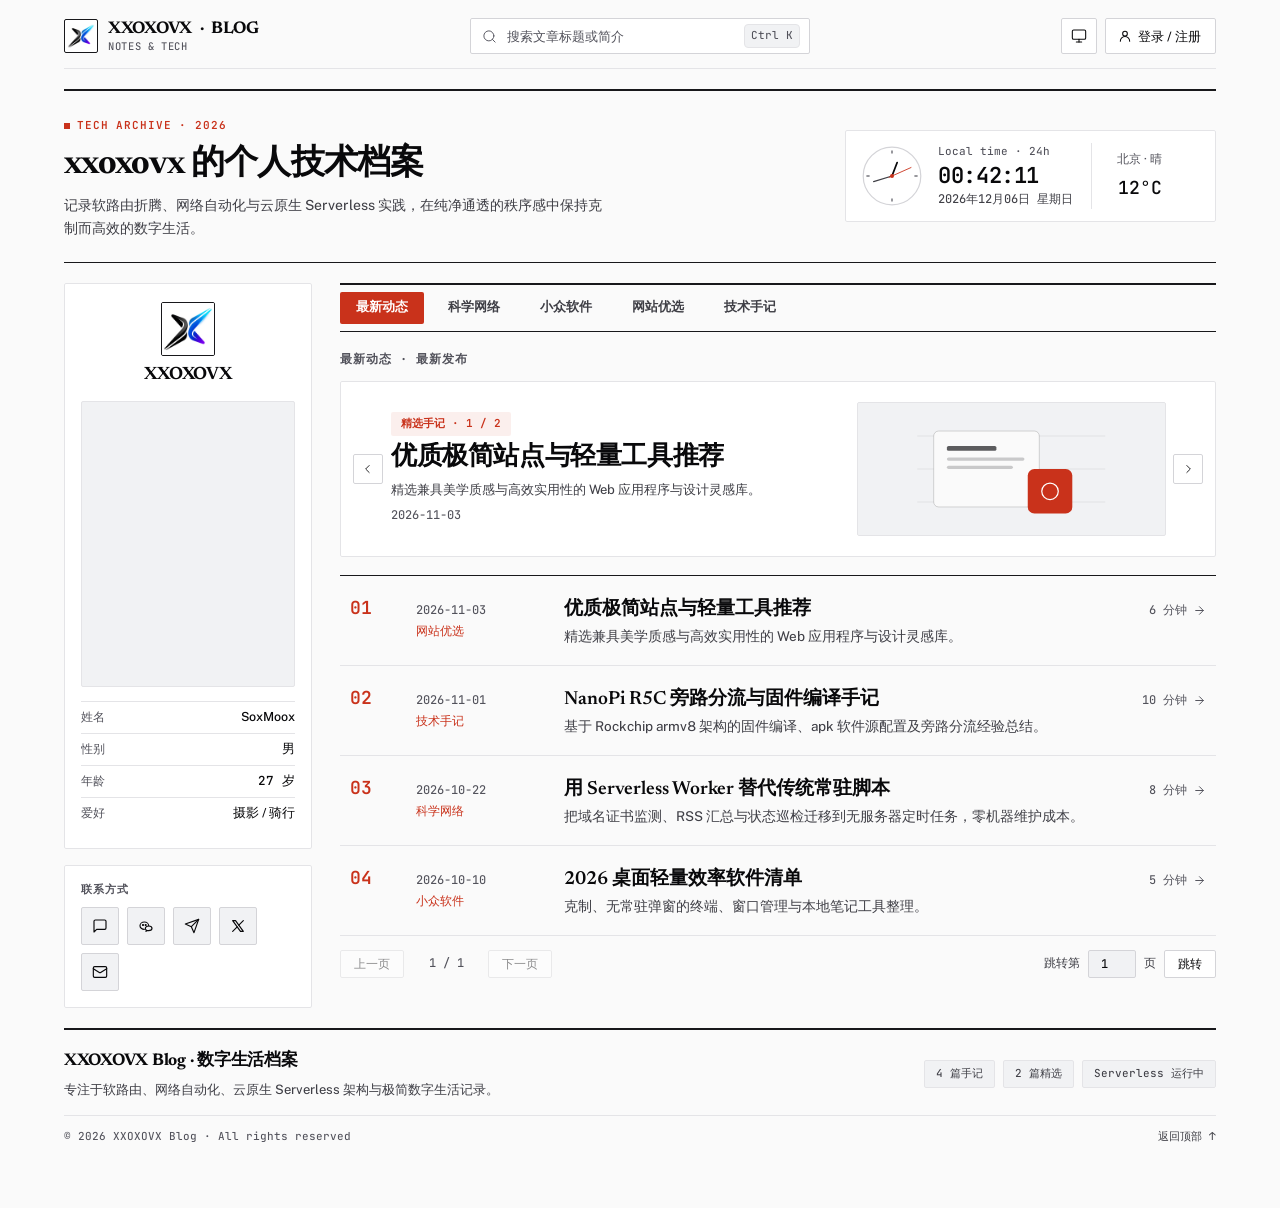
==== commit 987eda83: "1" ====
--- a/index.html
+++ b/index.html
@@ -8,8 +8,8 @@
   <meta name="darkreader-lock" />
   <title>XXOXOVX  ·  BLOG</title>
   <meta name="description" content="xxoxovx 的个人技术档案：记录软路由折腾、科学网络、小众软件、网站优选与云原生 Serverless 实践。" />
-  <meta name="theme-color" content="#fdf2c8" media="(prefers-color-scheme: light)" />
-  <meta name="theme-color" content="#0c0d10" media="(prefers-color-scheme: dark)" />
+  <meta name="theme-color" content="#fafafa" media="(prefers-color-scheme: light)" />
+  <meta name="theme-color" content="#0e0e10" media="(prefers-color-scheme: dark)" />
   <meta property="og:type" content="website" />
   <meta property="og:title" content="XXOXOVX · BLOG" />
   <meta property="og:description" content="记录软路由折腾、科学网络、小众软件、网站优选与云原生 Serverless 实践。" />
@@ -17,7 +17,7 @@
   <link rel="apple-touch-icon" sizes="180x180" href="./assets/apple-touch-icon.png?v=brand1" />
   <link rel="preconnect" href="https://fonts.googleapis.com" />
   <link rel="preconnect" href="https://fonts.gstatic.com" crossorigin />
-  <link rel="stylesheet" href="https://fonts.googleapis.com/css2?family=Space+Grotesk:wght@600;700&display=swap" />
+  <link rel="stylesheet" href="https://fonts.googleapis.com/css2?family=JetBrains+Mono:wght@400;500;600&family=Newsreader:opsz,wght@6..72,500;6..72,600;6..72,700&family=Public+Sans:wght@400;500;600;700&display=swap" />
   <style>
     :root {
       --bg-page: #f5f5f7;
@@ -3093,7 +3093,7 @@
     }
     @media (max-width: 1024px) { .profile-photo-frame { display: none; } }
   </style>
-  <link rel="stylesheet" href="./cream-theme.css?v=categories13" />
+  <link rel="stylesheet" href="./cream-theme.css?v=swiss-editorial1" />
 </head>
 <body>
   <canvas id="appleMeshCanvas" aria-hidden="true"></canvas>
@@ -3222,10 +3222,10 @@
             <div class="popover-section">
               <span class="popover-label">系统主题色</span>
               <div class="swatch-row" role="group">
-                <button class="swatch-btn swatch-blue is-active" type="button" data-palette="blue" title="晴空蓝"></button>
-                <button class="swatch-btn swatch-purple" type="button" data-palette="purple" title="星辰紫"></button>
-                <button class="swatch-btn swatch-green" type="button" data-palette="green" title="生态绿"></button>
-                <button class="swatch-btn swatch-orange" type="button" data-palette="orange" title="活力橙"></button>
+                <button class="swatch-btn swatch-blue is-active" type="button" data-palette="blue" title="晴空蓝" aria-label="晴空蓝"></button>
+                <button class="swatch-btn swatch-purple" type="button" data-palette="purple" title="星辰紫" aria-label="星辰紫"></button>
+                <button class="swatch-btn swatch-green" type="button" data-palette="green" title="生态绿" aria-label="生态绿"></button>
+                <button class="swatch-btn swatch-orange" type="button" data-palette="orange" title="活力橙" aria-label="活力橙"></button>
               </div>
               <div class="custom-color-row">
                 <span class="custom-color-dot" id="customColorDot" aria-hidden="true"></span>
@@ -4677,33 +4677,30 @@
       }
       const contactIcon = (label = "") => {
         const k = label.toLowerCase();
-        if (k.includes("qq")) return '<svg width="13" height="13" viewBox="0 0 24 24" fill="none" stroke="currentColor" stroke-width="1.8" stroke-linecap="round" stroke-linejoin="round"><path d="M21 15a2 2 0 0 1-2 2H7l-4 4V5a2 2 0 0 1 2-2h14a2 2 0 0 1 2 2z"/></svg>';
-        if (k.includes("wechat") || k.includes("微信")) return '<svg width="13" height="13" viewBox="0 0 24 24" fill="none" stroke="currentColor" stroke-width="1.8" stroke-linecap="round" stroke-linejoin="round"><path d="M9.5 17C5.9 17 3 14.5 3 11.5S5.9 6 9.5 6 16 8.5 16 11.5"/><circle cx="7.5" cy="10.5" r=".7" fill="currentColor"/><circle cx="11.5" cy="10.5" r=".7" fill="currentColor"/><path d="M21 15.5c0 2-2.2 3.5-5 3.5-.7 0-1.4-.1-2-.3L12 20l.5-1.7c-1-.7-1.5-1.7-1.5-2.8 0-2 2.2-3.5 5-3.5s5 1.5 5 3.5z"/></svg>';
-        if (k.includes("telegram") || k.includes("tg")) return '<svg width="13" height="13" viewBox="0 0 24 24" fill="none" stroke="currentColor" stroke-width="1.8" stroke-linecap="round" stroke-linejoin="round"><path d="m22 2-7 20-4-9-9-4Z"/><path d="M22 2 11 13"/></svg>';
-        if (k.includes("twitter") || k.includes("x")) return '<svg width="13" height="13" viewBox="0 0 24 24" fill="none" stroke="currentColor" stroke-width="1.8" stroke-linecap="round" stroke-linejoin="round"><path d="M4 4l11.7 16h4.3L8.3 4H4z"/><path d="M4 20l6.8-6.8"/><path d="M13.2 10.8L20 4"/></svg>';
-        if (k.includes("mail") || k.includes("邮箱")) return '<svg width="13" height="13" viewBox="0 0 24 24" fill="none" stroke="currentColor" stroke-width="1.8" stroke-linecap="round" stroke-linejoin="round"><rect width="20" height="16" x="2" y="4" rx="2"/><path d="m22 7-8.97 5.7a1.94 1.94 0 0 1-2.06 0L2 7"/></svg>';
-        return '<svg width="13" height="13" viewBox="0 0 24 24" fill="none" stroke="currentColor" stroke-width="1.8" stroke-linecap="round" stroke-linejoin="round"><circle cx="12" cy="12" r="9"/><path d="M12 8v8"/><path d="M8 12h8"/></svg>';
+        if (k.includes("qq")) return '<svg width="16" height="16" viewBox="0 0 24 24" fill="none" stroke="currentColor" stroke-width="1.75" stroke-linecap="round" stroke-linejoin="round" aria-hidden="true"><path d="M21 15a2 2 0 0 1-2 2H7l-4 4V5a2 2 0 0 1 2-2h14a2 2 0 0 1 2 2z"/></svg>';
+        if (k.includes("wechat") || k.includes("微信")) return '<svg width="16" height="16" viewBox="0 0 24 24" fill="none" stroke="currentColor" stroke-width="1.75" stroke-linecap="round" stroke-linejoin="round" aria-hidden="true"><path d="M9.5 17C5.9 17 3 14.5 3 11.5S5.9 6 9.5 6 16 8.5 16 11.5"/><circle cx="7.5" cy="10.5" r=".8" fill="currentColor"/><circle cx="11.5" cy="10.5" r=".8" fill="currentColor"/><path d="M21 15.5c0 2-2.2 3.5-5 3.5-.7 0-1.4-.1-2-.3L12 20l.5-1.7c-1-.7-1.5-1.7-1.5-2.8 0-2 2.2-3.5 5-3.5s5 1.5 5 3.5z"/></svg>';
+        if (k.includes("telegram") || k.includes("tg")) return '<svg width="16" height="16" viewBox="0 0 24 24" fill="none" stroke="currentColor" stroke-width="1.75" stroke-linecap="round" stroke-linejoin="round" aria-hidden="true"><path d="m22 2-7 20-4-9-9-4Z"/><path d="M22 2 11 13"/></svg>';
+        if (k.includes("twitter") || k.includes("x")) return '<svg width="16" height="16" viewBox="0 0 24 24" fill="none" stroke="currentColor" stroke-width="1.75" stroke-linecap="round" stroke-linejoin="round" aria-hidden="true"><path d="M4 4l11.7 16h4.3L8.3 4H4z"/><path d="M4 20l6.8-6.8"/><path d="M13.2 10.8L20 4"/></svg>';
+        if (k.includes("mail") || k.includes("邮箱")) return '<svg width="16" height="16" viewBox="0 0 24 24" fill="none" stroke="currentColor" stroke-width="1.75" stroke-linecap="round" stroke-linejoin="round" aria-hidden="true"><rect width="20" height="16" x="2" y="4" rx="2"/><path d="m22 7-8.97 5.7a1.94 1.94 0 0 1-2.06 0L2 7"/></svg>';
+        if (k.includes("github") || k.includes("git")) return '<svg width="16" height="16" viewBox="0 0 24 24" fill="none" stroke="currentColor" stroke-width="1.75" stroke-linecap="round" stroke-linejoin="round" aria-hidden="true"><path d="M15 22v-4a4.8 4.8 0 0 0-1-3.5c3 0 6-2 6-5.5.08-1.25-.27-2.48-1-3.5.28-1.15.28-2.35 0-3.5 0 0-1 0-3 1.5-2.64-.5-5.36-.5-8 0C6 2 5 2 5 2c-.3 1.15-.3 2.35 0 3.5A5.403 5.403 0 0 0 4 9c0 3.5 3 5.5 6 5.5-.39.49-.68 1.05-.85 1.65-.17.6-.22 1.23-.15 1.85v4"/><path d="M9 18c-4.51 2-5-2-7-2"/></svg>';
+        return '<svg width="16" height="16" viewBox="0 0 24 24" fill="none" stroke="currentColor" stroke-width="1.75" stroke-linecap="round" stroke-linejoin="round" aria-hidden="true"><circle cx="12" cy="12" r="9"/><path d="M3.6 9h16.8M3.6 15h16.8M12 3a14 14 0 0 1 0 18M12 3a14 14 0 0 0 0 18"/></svg>';
       };
       const needsLogin = scope === "public" && !loggedIn;
-      listEl.innerHTML = items
-        .map(
-          (c) => `
-          <div class="contact-row">
-            <span class="contact-left">
-              <span class="contact-icon-badge" aria-hidden="true">${contactIcon(c.label)}</span>
-              <span>${escapeHtml(c.label)}</span>
-            </span>
-            <button class="tactile-btn copy-btn contact-view-btn" type="button"
-              data-scope="${scope}"
-              data-requires-login="${needsLogin || c.requiresLogin ? "1" : "0"}"
-              data-title="${escapeHtml(c.modalTitle || c.label + ' 联系方式')}"
-              data-label="${escapeHtml(c.fieldLabel || '账号')}"
-              data-value="${escapeHtml(needsLogin ? '' : (c.value || ''))}"
-              data-url="${escapeHtml(needsLogin ? '' : (c.url || ''))}"
-              data-qr="${escapeHtml(needsLogin ? '' : (c.qr || ''))}">${needsLogin ? "登录查看" : "查看"}</button>
-          </div>`
-        )
-        .join("");
+      listEl.innerHTML = `<div class="contact-icon-grid">${items
+        .map((c) => {
+          const tip = `${c.label || "联系方式"} · ${needsLogin ? "登录后查看" : "点击查看"}`;
+          return `<button class="tactile-btn contact-icon-btn contact-view-btn" type="button"
+            aria-label="${escapeHtml(tip)}"
+            title="${escapeHtml(tip)}"
+            data-scope="${scope}"
+            data-requires-login="${needsLogin || c.requiresLogin ? "1" : "0"}"
+            data-title="${escapeHtml(c.modalTitle || c.label + ' 联系方式')}"
+            data-label="${escapeHtml(c.fieldLabel || '账号')}"
+            data-value="${escapeHtml(needsLogin ? '' : (c.value || ''))}"
+            data-url="${escapeHtml(needsLogin ? '' : (c.url || ''))}"
+            data-qr="${escapeHtml(needsLogin ? '' : (c.qr || ''))}">${contactIcon(c.label)}</button>`;
+        })
+        .join("")}</div>`;
     }
 
     function updateFooterStats() {
@@ -4796,7 +4793,11 @@
       panelTitleText.textContent = state.filter === "all" ? "最新动态 · 最新发布" : state.filter;
 
       if (filtered.length === 0) {
-        articlesGrid.innerHTML = buildArticlePlaceholders(PAGE_SIZE, true);
+        articlesGrid.innerHTML = `
+          <div class="article-empty-row" role="note" aria-label="暂无匹配文章">
+            <svg width="20" height="20" viewBox="0 0 24 24" fill="none" stroke="currentColor" stroke-width="1.5" aria-hidden="true"><rect x="5" y="3" width="14" height="18" rx="2"/><path d="M9 8h6M9 12h6M9 16h3"/></svg>
+            <span>没有找到匹配的文章</span>
+          </div>`;
         document.getElementById("pageIndicatorText").textContent = "0 / 0";
         document.getElementById("prevPageBtn").disabled = true;
         document.getElementById("nextPageBtn").disabled = true;
@@ -4818,21 +4819,30 @@
       jumpInput.max = totalPages;
       jumpInput.value = state.page;
 
-      const baseDelay = isFirstRender ? 220 : 0;
+      const baseDelay = isFirstRender ? 140 : 0;
       isFirstRender = false;
       articlesGrid.innerHTML = pageItems
-        .map((post, idx) => `
-          <article class="article-card is-entering" style="animation-delay: ${baseDelay + Math.min(idx, 12) * 50}ms" data-id="${escapeHtml(post.id)}" tabindex="0" role="button">
-            <div>
+        .map((post, idx) => {
+          const seq = startIdx + idx + 1;
+          const indexNum = seq < 10 ? `0${seq}` : String(seq);
+          const readLabel = post.readTime ? escapeHtml(post.readTime) : "阅读";
+          return `
+          <article class="article-card swiss-index-row is-entering" style="animation-delay: ${baseDelay + Math.min(idx, 12) * 35}ms" data-id="${escapeHtml(post.id)}" tabindex="0" role="button">
+            <span class="article-index-num tabular">${indexNum}</span>
+            <div class="article-index-meta tabular">
+              <span>${escapeHtml(post.date)}</span>
+              <span class="article-tag">${escapeHtml(post.category)}</span>
+            </div>
+            <div class="article-index-body">
               <h3 class="article-card-title">${escapeHtml(post.title)}</h3>
               <p class="article-card-desc">${escapeHtml(post.excerpt)}</p>
             </div>
-            <div class="article-card-footer tabular">
-              <span class="article-tag">${escapeHtml(post.category)}</span>
-              <span>${escapeHtml(post.date)}</span>
+            <div class="article-index-action tabular">
+              <span>${readLabel}</span>
+              <svg width="13" height="13" viewBox="0 0 24 24" fill="none" stroke="currentColor" stroke-width="1.8" stroke-linecap="round" stroke-linejoin="round" aria-hidden="true"><path d="M5 12h14"/><path d="m12 5 7 7-7 7"/></svg>
             </div>
-          </article>
-        `).join("") + buildArticlePlaceholders(PAGE_SIZE - pageItems.length);
+          </article>`;
+        }).join("");
 
       articlesGrid.querySelectorAll(".article-card[data-id]").forEach((card) => {
         const open = () => openReader(card.dataset.id);
--- a/cream-theme.css
+++ b/cream-theme.css
@@ -1,104 +1,696 @@
-/* Cream paper theme: visual overrides only; geometry and behavior stay in the owning styles. */
+/* Swiss Editorial theme (Plan 2): clean 1px gridlines, serif headlines, narrow profile column, SVG icon contacts. */
+:root {
+  --font-serif: "Newsreader", "Songti SC", "Noto Serif SC", Georgia, serif;
+  --font-sans: "Public Sans", "PingFang SC", "Hiragino Sans GB", "Microsoft YaHei", sans-serif;
+  --font-mono: "JetBrains Mono", ui-monospace, SFMono-Regular, Menlo, Consolas, monospace;
+}
+
 html:root, html[data-theme="light"] {
-  --bg-page: #faf3c9;
-  --bg-dot: rgb(81 71 36 / .12);
-  --bg-grid: rgb(81 71 36 / .035);
-  --bg-card: #fffde4;
-  --bg-card-solid: #fffde4;
-  --bg-popover: #fffde9;
-  --bg-sidebar: #fffde4;
-  --bg-raised: #f6edc1;
-  --bg-subcard: #fbf5d3;
-  --bg-hover: #f1e5b3;
-  --bg-active: #f4dfae;
-  --text-primary: #29291f;
-  --text-secondary: #514d39;
-  --text-muted: #756e51;
-  --ink-border: rgb(74 65 36 / .07);
-  --hairline: rgb(74 65 36 / .07);
-  --hairline-strong: rgb(74 65 36 / .12);
-  --glass-highlight: rgb(255 255 239 / .8);
-  --paper-edge: transparent;
-  --paper-shadow: #444135;
-  --shadow-card: 0 1px 3px rgb(48 39 16 / .035), 0 6px 20px rgb(48 39 16 / .045);
-  --shadow-float: 0 2px 6px rgb(48 39 16 / .04), 0 12px 36px rgb(48 39 16 / .08);
-  --shadow-btn: 0 1px 2px rgb(48 39 16 / .035), 0 3px 8px rgb(48 39 16 / .04);
-  --shadow-focus: 0 1px 4px rgb(48 39 16 / .09), 0 5px 14px rgb(48 39 16 / .07);
+  --bg-page: #fafafa;
+  --bg-dot: transparent;
+  --bg-grid: transparent;
+  --bg-card: #ffffff;
+  --bg-card-solid: #ffffff;
+  --bg-popover: #ffffff;
+  --bg-sidebar: #ffffff;
+  --bg-raised: #f1f2f4;
+  --bg-subcard: #f1f2f4;
+  --bg-hover: #e9ebee;
+  --bg-active: #e4e6eb;
+  --text-primary: #09090b;
+  --text-secondary: #3f3f46;
+  --text-muted: #52525b;
+  --line-strong: #18181b;
+  --ink-border: #e4e4e7;
+  --hairline: #e4e4e7;
+  --hairline-strong: #d4d4d8;
+  --glass-highlight: transparent;
+  --paper-edge: #e4e4e7;
+  --paper-shadow: #18181b;
+  --shadow-card: none;
+  --shadow-float: 0 12px 32px rgba(9, 9, 11, 0.10);
+  --shadow-btn: none;
+  --shadow-focus: 0 0 0 2px var(--accent-soft);
   --mist-frame: var(--bg-page);
   --mist-surface: var(--bg-card);
   --mist-border: var(--paper-edge);
   --mist-shadow: var(--shadow-card);
-}
+  --radius-lg: 2px;
+  --radius-md: 2px;
+  --radius-sm: 2px;
+}
+
 html:not([data-palette]), html[data-palette="blue"] {
-  --accent: #bd421d;
+  --accent: #c9321b;
   --accent-blue: var(--accent);
-  --accent-soft: #f9dfbc;
-  --accent-contrast: #fffdf0;
-}
+  --accent-soft: rgba(201, 50, 27, 0.08);
+  --accent-contrast: #ffffff;
+}
+.swatch-blue { background-color: #c9321b; }
+
 html[data-theme="dark"] {
-  --bg-page: #23231d;
-  --bg-dot: rgb(248 235 179 / .10);
-  --bg-grid: rgb(248 235 179 / .025);
-  --bg-card: #303027;
-  --bg-card-solid: #303027;
-  --bg-popover: #36362b;
-  --bg-sidebar: #303027;
-  --bg-raised: #3b3a2e;
-  --bg-subcard: #343429;
-  --bg-hover: #444232;
-  --bg-active: #51442f;
-  --text-primary: #fbf5d6;
-  --text-secondary: #ded6b5;
-  --text-muted: #b8af8e;
-  --ink-border: rgb(241 226 175 / .08);
-  --hairline: rgb(241 226 175 / .07);
-  --hairline-strong: rgb(241 226 175 / .13);
-  --glass-highlight: rgb(255 246 196 / .06);
-  --paper-edge: transparent;
-  --paper-shadow: #171813;
-}
+  --bg-page: #0e0e10;
+  --bg-dot: transparent;
+  --bg-grid: transparent;
+  --bg-card: #161619;
+  --bg-card-solid: #161619;
+  --bg-popover: #1b1b1f;
+  --bg-sidebar: #161619;
+  --bg-raised: #1e1e22;
+  --bg-subcard: #1e1e22;
+  --bg-hover: #27272d;
+  --bg-active: #303038;
+  --text-primary: #f4f4f5;
+  --text-secondary: #c4c4cc;
+  --text-muted: #9a9aa6;
+  --line-strong: #e4e4e7;
+  --ink-border: #2a2a30;
+  --hairline: #2a2a30;
+  --hairline-strong: #3f3f46;
+  --glass-highlight: transparent;
+  --paper-edge: #2a2a30;
+  --paper-shadow: #09090b;
+  --shadow-card: none;
+  --shadow-float: 0 16px 40px rgba(0, 0, 0, 0.45);
+  --shadow-btn: none;
+  --shadow-focus: 0 0 0 2px var(--accent-soft);
+}
+
 html[data-theme="dark"]:not([data-palette]), html[data-theme="dark"][data-palette="blue"] {
-  --accent: #ffac7d;
-  --accent-soft: #51402d;
-  --accent-contrast: #29251d;
-}
+  --accent: #f87171;
+  --accent-soft: rgba(248, 113, 113, 0.14);
+  --accent-contrast: #1b0909;
+}
+html[data-theme="dark"] .swatch-blue { background-color: #f87171; }
+
 body {
   background-color: var(--bg-page);
-  background-image: radial-gradient(circle, var(--bg-dot) .8px, transparent .9px);
-  background-size: 20px 20px;
-}
-/* Inset outlines avoid changing component sizes and responsive layout. */
-html[data-theme] :is(.surface, .fixed-sidebar, .login-card, .modal-dialog, .contact-modal, .auth-modal, .profile-modal, .action-modal, .image-detail-modal, .image-settings-modal) {
-  background-color: var(--bg-card-solid);
-  border-color: var(--paper-edge);
-  box-shadow: var(--shadow-card);
-}
-html[data-theme] :is(.card-block, .kpi-card, .quick-card, .comment-card, .invite-card, .settings-card, .img-card, .article-card, .carousel-box, .history-row, .image-batch-bar, .batch-bar, .profile-photo-frame) {
+  background-image: none;
+  font-family: var(--font-sans);
+  font-variant-numeric: tabular-nums lining-nums;
+}
+
+/* Top bar & Masthead */
+.page-shell {
+  padding-top: 18px;
+  gap: 20px;
+}
+
+.top-bar {
+  padding-bottom: 14px;
+  border-bottom: 1px solid var(--hairline);
+}
+
+.brand-icon {
+  border-radius: 2px;
+  border: 1px solid var(--line-strong);
+  box-shadow: none;
+}
+.brand-icon img { border-radius: 0; }
+.brand-title {
+  font-family: var(--font-serif);
+  font-size: 17px;
+  font-weight: 700;
+  letter-spacing: -0.015em;
+}
+.brand-sub {
+  font-family: var(--font-mono);
+  letter-spacing: 0.06em;
+  text-transform: uppercase;
+  font-size: 10.5px;
+}
+
+.search-input,
+.tactile-btn,
+.theme-btn,
+.auth-trigger-btn,
+.copy-btn,
+.page-btn,
+.page-jump-input,
+.modal-btn,
+.primary-btn,
+.auth-submit,
+.input,
+.textarea,
+.select,
+.auth-input,
+.float-input,
+.comment-textarea,
+.url-input {
+  border-radius: 2px;
+  box-shadow: none;
+  -webkit-backdrop-filter: none;
+  backdrop-filter: none;
+}
+
+.search-input {
+  background-color: var(--bg-card);
+  border-color: var(--hairline-strong);
+}
+.search-input:focus {
+  border-color: var(--line-strong);
+  box-shadow: var(--shadow-focus);
+}
+
+.tactile-btn {
+  background-color: var(--bg-card);
+  border-color: var(--hairline-strong);
+}
+.tactile-btn:hover {
   background-color: var(--bg-subcard);
-  border-color: var(--hairline-strong);
-  box-shadow: inset 0 0 0 1px var(--hairline), 2px 2px 0 rgb(67 58 32 / .12);
-}
-html[data-theme] :is(.input, .textarea, .select, .auth-input, .float-input, .comment-textarea, .url-input, .search-input) {
+  border-color: var(--line-strong);
+  transform: none;
+  box-shadow: none;
+}
+
+.surface,
+.modal-dialog,
+.contact-modal,
+.auth-modal,
+.profile-modal,
+.action-modal {
+  background-color: var(--bg-card);
+  border-color: var(--hairline);
+  border-radius: 2px;
+  box-shadow: none;
+  -webkit-backdrop-filter: none;
+  backdrop-filter: none;
+}
+
+/* Editorial Hero Masthead */
+.hero-card {
+  border-left: 0;
+  border-right: 0;
+  border-top: 2px solid var(--line-strong);
+  border-bottom: 1px solid var(--line-strong);
+  border-radius: 0;
+  background-color: transparent;
+  padding: 22px 0;
+  min-height: 0;
+}
+
+.hero-kicker {
+  background-color: transparent;
+  padding: 0;
+  border-radius: 0;
+  color: var(--accent);
+  font-weight: 600;
+  letter-spacing: 0.08em;
+  text-transform: uppercase;
+}
+.kicker-dot { border-radius: 0; width: 6px; height: 6px; }
+
+.hero-title {
+  font-family: var(--font-serif);
+  font-size: clamp(24px, 3vw, 34px);
+  font-weight: 700;
+  line-height: 1.2;
+  letter-spacing: -0.02em;
+}
+
+.clock-widget {
+  border-radius: 2px;
+  border: 1px solid var(--hairline);
+  background-color: var(--bg-card);
+  box-shadow: none;
+  padding: 12px 14px;
+  gap: 14px;
+}
+
+/* Narrow left profile column + main editorial index */
+@media (min-width: 1025px) {
+  .main-grid {
+    grid-template-columns: 248px minmax(0, 1fr);
+    gap: 28px;
+    align-items: start;
+    height: auto;
+  }
+  .left-col,
+  .right-col {
+    grid-column: auto;
+    height: auto;
+    min-height: 0;
+  }
+  .profile-card {
+    flex: 0 0 auto;
+    height: auto;
+    gap: 14px;
+    overflow: visible;
+  }
+  .contact-card {
+    margin-top: 0;
+  }
+}
+
+.left-col {
+  gap: 16px;
+}
+
+.profile-card {
+  padding: 18px 16px;
+  gap: 14px;
+  border-radius: 2px;
+  border: 1px solid var(--hairline);
+  background-color: var(--bg-card);
+  justify-content: flex-start;
+}
+
+.profile-head {
+  gap: 8px;
+  padding-top: 0;
+}
+
+.avatar-ring {
+  width: 54px;
+  height: 54px;
+  border-radius: 2px;
+  border: 1px solid var(--line-strong);
   background-color: var(--bg-subcard);
-  border-color: var(--hairline-strong);
+}
+
+.profile-name {
+  font-family: var(--font-serif);
+  font-size: 18px;
+  font-weight: 700;
+  letter-spacing: -0.01em;
+}
+
+.profile-tags {
+  gap: 5px;
+  min-height: 0;
+}
+.profile-tag {
+  padding: 2px 8px;
+  border-radius: 2px;
+  font-size: 11px;
+  font-weight: 600;
+}
+
+.profile-photo-frame {
+  width: 100%;
+  margin: 0;
+  padding: 6px;
+  border-radius: 2px;
+  border: 1px solid var(--hairline);
+  background: var(--bg-subcard);
+  box-shadow: none;
+}
+.profile-photo-frame img {
+  border-radius: 2px;
+}
+.profile-photo-frame figcaption {
+  font-size: 11.5px;
+  padding: 8px 2px 2px;
+}
+
+.info-list {
+  max-height: none;
+  border-top: 1px solid var(--hairline);
+}
+.info-row {
+  min-height: 32px;
+  padding: 6px 0;
+  font-size: 12.5px;
+  gap: 8px;
+}
+.info-key {
+  font-family: var(--font-mono);
+  font-size: 11.5px;
+}
+
+/* Contacts: pure SVG icon buttons, click opens Contact Modal */
+.contact-card {
+  padding: 16px;
+  gap: 10px;
+  border-radius: 2px;
+  border: 1px solid var(--hairline);
+  background-color: var(--bg-card);
+}
+.contact-card .card-heading {
+  font-family: var(--font-mono);
+  font-size: 11px;
+  letter-spacing: 0.08em;
+  text-transform: uppercase;
+  color: var(--text-muted);
+}
+
+.contact-icon-grid {
+  display: flex;
+  flex-wrap: wrap;
+  gap: 8px;
+}
+
+.contact-icon-btn {
+  width: 38px;
+  height: 38px;
+  padding: 0;
+  border-radius: 2px;
+  border: 1px solid var(--hairline-strong);
+  background-color: var(--bg-subcard);
   color: var(--text-primary);
-  box-shadow: inset 0 0 0 1px var(--hairline-strong);
-}
-html[data-theme] :is(.input, .textarea, .select, .auth-input, .float-input, .comment-textarea, .url-input, .search-input):focus {
-  box-shadow: var(--shadow-focus);
-}
-html[data-theme] :is(.btn, .tactile-btn, .mini-act-btn, .mini-btn, .copy-btn, .modal-btn, .primary-btn, .auth-submit) {
-  border-color: var(--paper-edge);
-  box-shadow: inset 0 0 0 1px var(--hairline-strong), 2px 2px 0 var(--paper-shadow);
-}
-html[data-theme] :is(.btn-primary, .primary-btn, .modal-btn-primary, .auth-submit) {
+  display: inline-flex;
+  align-items: center;
+  justify-content: center;
+  cursor: pointer;
+  transition: border-color 140ms ease, color 140ms ease, background-color 140ms ease;
+}
+.contact-icon-btn:hover {
+  border-color: var(--accent);
+  color: var(--accent);
+  background-color: var(--accent-soft);
+  transform: none;
+  box-shadow: none;
+}
+.contact-icon-btn svg {
+  width: 16px;
+  height: 16px;
+  display: block;
+}
+
+@media (max-width: 768px) {
+  .contact-icon-btn {
+    width: 42px;
+    height: 42px;
+  }
+}
+
+/* Contact Modal & Auth Modal Swiss Polish */
+.contact-modal {
+  border: 1px solid var(--line-strong);
+  border-radius: 2px;
+  box-shadow: var(--shadow-float);
+}
+.qr-frame {
+  border-radius: 2px;
+  border: 1px solid var(--hairline);
+}
+.modal-btn-primary,
+.btn-primary,
+.primary-btn,
+.auth-submit {
   background: var(--accent);
   color: var(--accent-contrast);
-}
-html[data-theme] :is(.menu-item.is-active, .menu-subitem.is-active) { background: var(--accent-soft); color: var(--accent); }
-html[data-theme] .article-placeholder { box-shadow: inset 0 0 0 1px var(--hairline); }
-html[data-theme] .img-card.is-selected { box-shadow: 0 0 0 2px var(--accent), 3px 3px 0 var(--paper-shadow); }
-
+  border-color: var(--accent);
+}
+
+/* Double-rule Category Nav & Lead Carousel */
+.right-col {
+  gap: 18px;
+}
+
+.category-bar {
+  height: auto;
+  min-height: 46px;
+  padding: 7px 0;
+  border-left: 0;
+  border-right: 0;
+  border-top: 2px solid var(--line-strong);
+  border-bottom: 1px solid var(--line-strong);
+  border-radius: 0;
+  background-color: transparent;
+  justify-content: flex-start;
+  overflow-x: auto;
+}
+.cat-indicator {
+  top: 7px;
+  border-radius: 2px;
+  background-color: var(--accent);
+}
+.cat-pill {
+  border-radius: 2px;
+  font-size: 13px;
+  font-weight: 600;
+}
+
+.content-panel {
+  height: auto;
+  min-height: 0;
+  overflow: visible;
+  padding: 0;
+  border: 0;
+  border-radius: 0;
+  background-color: transparent;
+}
+
+.panel-header {
+  margin-bottom: 12px;
+}
+.panel-title {
+  font-family: var(--font-mono);
+  font-size: 12px;
+  letter-spacing: 0.08em;
+  text-transform: uppercase;
+  color: var(--text-muted);
+}
+
+.carousel-box {
+  height: auto;
+  min-height: 172px;
+  padding: 20px 50px;
+  border-radius: 2px;
+  border: 1px solid var(--hairline);
+  background-color: var(--bg-card);
+  box-shadow: none;
+}
+.carousel-box:hover {
+  border-color: var(--line-strong);
+  background-color: var(--bg-card);
+}
+.carousel-badge {
+  border-radius: 2px;
+  background-color: var(--accent-soft);
+  color: var(--accent);
+  font-weight: 600;
+}
+.carousel-title {
+  font-family: var(--font-serif);
+  font-size: clamp(20px, 2.2vw, 26px);
+  font-weight: 700;
+  line-height: 1.25;
+}
+.carousel-visual {
+  border-radius: 2px;
+  border: 1px solid var(--hairline);
+  background-color: var(--bg-subcard);
+}
+.carousel-nav {
+  border-radius: 2px;
+}
+
+/* Swiss Index Article List */
+.articles-grid {
+  flex: 0 1 auto;
+  min-height: 0;
+  display: grid;
+  grid-template-columns: 1fr;
+  grid-auto-rows: auto;
+  gap: 0;
+  margin-top: 18px;
+  border-top: 1px solid var(--line-strong);
+  overflow: visible;
+}
+
+.article-card.swiss-index-row {
+  height: auto;
+  min-height: 0;
+  border: 0;
+  border-bottom: 1px solid var(--hairline);
+  border-radius: 0;
+  background-color: transparent;
+  box-shadow: none;
+  padding: 18px 10px;
+  display: grid;
+  grid-template-columns: 50px 132px minmax(0, 1fr) 92px;
+  align-items: baseline;
+  gap: 16px;
+  text-align: left;
+  transition: background-color 140ms ease;
+}
+
+.article-card.swiss-index-row:hover {
+  background-color: var(--bg-subcard);
+  border-color: var(--hairline);
+  transform: none;
+  box-shadow: none;
+}
+
+.article-index-num {
+  font-family: var(--font-mono);
+  font-size: 18px;
+  font-weight: 600;
+  color: var(--accent);
+}
+
+.article-index-meta {
+  display: flex;
+  flex-direction: column;
+  gap: 2px;
+  font-family: var(--font-mono);
+  font-size: 12px;
+  color: var(--text-muted);
+}
+
+.article-index-body {
+  min-width: 0;
+}
+
+.article-card.swiss-index-row .article-card-title {
+  margin: 0 0 4px 0;
+  font-family: var(--font-serif);
+  font-size: 19px;
+  font-weight: 600;
+  line-height: 1.32;
+  color: var(--text-primary);
+}
+.article-card.swiss-index-row:hover .article-card-title {
+  color: var(--accent);
+}
+
+.article-card.swiss-index-row .article-card-desc {
+  margin: 0;
+  font-size: 13.5px;
+  color: var(--text-secondary);
+  line-height: 1.55;
+  -webkit-line-clamp: 2;
+}
+
+.article-index-action {
+  justify-self: end;
+  display: inline-flex;
+  align-items: center;
+  gap: 6px;
+  font-family: var(--font-mono);
+  font-size: 12px;
+  color: var(--text-muted);
+  white-space: nowrap;
+}
+.article-card.swiss-index-row:hover .article-index-action {
+  color: var(--accent);
+}
+
+.article-empty-row {
+  display: flex;
+  align-items: center;
+  justify-content: center;
+  gap: 10px;
+  padding: 40px 16px;
+  border-bottom: 1px solid var(--hairline);
+  color: var(--text-muted);
+  font-size: 13.5px;
+}
+
+.pagination-bar {
+  border-top: 0;
+  padding-top: 14px;
+}
+
+/* Reader Page & TOC */
+.reader-container {
+  border-radius: 2px;
+  border: 1px solid var(--hairline);
+  background-color: var(--bg-card);
+  box-shadow: none;
+}
+.reader-top {
+  border-bottom: 1px solid var(--hairline);
+}
+.reader-back { border-radius: 2px; }
+.reader-title {
+  font-family: var(--font-serif);
+  font-size: clamp(26px, 3vw, 36px);
+  font-weight: 700;
+  line-height: 1.2;
+}
+.reader-lead {
+  font-family: var(--font-serif);
+  font-style: italic;
+  color: var(--text-secondary);
+  border-bottom: 1px solid var(--hairline);
+  padding-bottom: 16px;
+}
+.reader-body {
+  max-width: 66ch;
+  font-size: clamp(1rem, .95rem + .24vw, 1.125rem);
+  line-height: 1.82;
+  overflow-wrap: anywhere;
+}
+.reader-body h1,
+.reader-body h2 {
+  font-family: var(--font-serif);
+  font-size: 1.38em;
+  border-bottom: 1px solid var(--hairline);
+  padding-bottom: 6px;
+}
+.reader-body blockquote {
+  border-left: 3px solid var(--accent);
+  background-color: var(--accent-soft);
+  border-radius: 0;
+}
+.reader-body pre { overflow-wrap: normal; }
+.reader-body :is(h1, h2, h3), .article-card-title { text-wrap: balance; }
+.reader-body :is(h1, h2, h3, h4, h5, h6) { scroll-margin-block-start: 6rem; }
+
+.toc-aside {
+  border-radius: 0;
+  border: 0;
+  border-left: 2px solid var(--hairline);
+  background-color: transparent;
+  box-shadow: none;
+}
+.toc-link { border-radius: 2px; }
+
+/* Editorial Footer */
+.footer-card {
+  border-left: 0;
+  border-right: 0;
+  border-bottom: 0;
+  border-top: 2px solid var(--line-strong);
+  border-radius: 0;
+  background-color: transparent;
+  padding: 18px 0 6px;
+}
+.stat-pill {
+  border-radius: 2px;
+}
+
+/* Responsive overrides */
+@media (max-width: 1024px) {
+  .main-grid {
+    grid-template-columns: 1fr;
+    height: auto;
+  }
+  .left-col,
+  .right-col {
+    grid-column: auto;
+    height: auto;
+    min-height: 0;
+  }
+  .profile-card,
+  .contact-card {
+    height: auto;
+    flex: none;
+  }
+  .profile-photo-frame { display: none; }
+}
+
+@media (max-width: 768px) {
+  .article-card.swiss-index-row {
+    grid-template-columns: 40px minmax(0, 1fr);
+    gap: 6px 12px;
+    padding: 14px 4px;
+  }
+  .article-index-meta {
+    grid-column: 2;
+    flex-direction: row;
+    gap: 10px;
+  }
+  .article-index-body { grid-column: 2; }
+  .article-index-action { grid-column: 2; justify-self: start; }
+  .carousel-box { padding: 18px 42px; }
+  .reader-container { padding: 20px 18px; }
+}
+
+/* Robot buddy components keep their original high-contrast styling */
 :where(.robot-buddy, .robot-paws, .bot-avatar-box, .edge-block, .modal-robot-buddy, .modal-robot-paws, .account-bot-pill, .bot-pill, .sidebar-bot, .img-loading-overlay, .toast-badge, .toast-bot-head, .mini-bot-svg, .robot-head-svg) {
   --accent: #0071e3;
   --accent-soft: rgb(0 113 227 / .10);
@@ -126,98 +718,59 @@
   --ink-border: rgb(255 255 255 / .08);
 }
 
-/* Quiet typography and depth; no component positions, padding or dimensions change. */
-body { font-variant-numeric: tabular-nums lining-nums; }
-:where(h1, h2, h3, h4, .hero-title, .article-card-title, .carousel-title, .panel-title, .section-title) { text-wrap: balance; }
-:where(p, .hero-sub, .article-card-desc, .carousel-desc, .reader-lead, .muted-meta) { text-wrap: pretty; }
-:where(.tabular, time, .clock-time, .weather-temp, .kpi-value, .stat-value, #imageBatchCount, #batchCountText) { font-variant-numeric: tabular-nums lining-nums; }
-html[data-theme] :is(.surface, .fixed-sidebar, .login-card, .modal-dialog, .contact-modal, .auth-modal, .profile-modal, .action-modal, .image-detail-modal, .image-settings-modal) { border-color: transparent; }
-html[data-theme] :is(.card-block, .kpi-card, .quick-card, .comment-card, .invite-card, .settings-card, .img-card, .article-card, .carousel-box, .history-row, .image-batch-bar, .batch-bar, .profile-photo-frame) {
-  border-color: transparent;
-  box-shadow: 0 1px 2px rgb(48 39 16 / .025), 0 3px 10px rgb(48 39 16 / .035);
-}
-html[data-theme] :is(.input, .textarea, .select, .auth-input, .float-input, .comment-textarea, .url-input, .search-input) {
-  border-color: transparent;
-  box-shadow: inset 0 1px 2px rgb(48 39 16 / .035), 0 1px 3px rgb(48 39 16 / .025);
-}
-html[data-theme] :is(.input, .textarea, .select, .auth-input, .float-input, .comment-textarea, .url-input, .search-input):focus { border-color: transparent; box-shadow: var(--shadow-focus); }
-html[data-theme] :is(.btn, .tactile-btn, .mini-act-btn, .mini-btn, .copy-btn, .modal-btn, .primary-btn, .auth-submit) { border-color: transparent; box-shadow: var(--shadow-btn); }
-html[data-theme] .article-placeholder { box-shadow: none; }
-html[data-theme] .img-card.is-selected { box-shadow: 0 0 0 2px var(--accent-soft), var(--shadow-card); }
-html[data-theme="dark"] :is(.card-block, .kpi-card, .quick-card, .comment-card, .invite-card, .settings-card, .img-card, .article-card, .carousel-box, .history-row, .image-batch-bar, .batch-bar, .profile-photo-frame) { box-shadow: 0 1px 3px rgb(0 0 0 / .10), 0 4px 12px rgb(0 0 0 / .10); }
-@keyframes paperContentFade { from { opacity: 0; } to { opacity: 1; } }
-/* Reuse existing entry hooks, leaving selection, focus and robot animations alone. */
-html[data-theme] :is(.top-bar, .hero-card, .profile-card, .category-bar, .contact-card, .content-panel, .footer-card) { animation-name: paperContentFade; }
-html[data-theme] :is(.article-card.is-entering, .img-card.is-entering) { animation-name: paperContentFade; animation-duration: 220ms; }
-html[data-theme] .view-panel.is-first-visit > :not(.kpi-grid), html[data-theme] .view-panel.is-first-visit > .kpi-grid > * { animation-name: paperContentFade; }
-html[data-theme] .view-panel.is-first-visit > :nth-child(2), html[data-theme] .view-panel.is-first-visit > .kpi-grid > :nth-child(2) { animation-delay: 100ms; }
-html[data-theme] .view-panel.is-first-visit > :nth-child(3), html[data-theme] .view-panel.is-first-visit > .kpi-grid > :nth-child(3) { animation-delay: 200ms; }
-html[data-theme] .view-panel.is-first-visit > :nth-child(n+4), html[data-theme] .view-panel.is-first-visit > .kpi-grid > :nth-child(n+4) { animation-delay: 300ms; }
-html[data-theme] :is(.articles-grid, .masonry-col) > :is(.article-card, .img-card):nth-child(1) { animation-delay: 0ms !important; }
-html[data-theme] :is(.articles-grid, .masonry-col) > :is(.article-card, .img-card):nth-child(2) { animation-delay: 100ms !important; }
-html[data-theme] :is(.articles-grid, .masonry-col) > :is(.article-card, .img-card):nth-child(3) { animation-delay: 200ms !important; }
-html[data-theme] :is(.articles-grid, .masonry-col) > :is(.article-card, .img-card):nth-child(n+4) { animation-delay: 300ms !important; }
-html.keyboard-input *, html.keyboard-input *::before, html.keyboard-input *::after { animation: none !important; }
-@media (prefers-reduced-motion: reduce) {
-  *, *::before, *::after { animation: none !important; transition: none !important; scroll-behavior: auto !important; }
-}
-
-html[data-theme] .content-panel { border-radius: calc(12px + 20px); }
-html[data-theme] .content-panel :is(.article-card, .carousel-box, #blogPrivateCategoryPages button) { border-radius: 12px; }
-html[data-theme] .profile-photo-frame { border-radius: calc(16px + 10px); }
-@media (max-width: 600px) { html[data-theme] .content-panel { border-radius: calc(12px + 14px); } }
-
-html[data-theme="dark"] {
-  --shadow-card: 0 1px 3px rgb(0 0 0 / .12), 0 6px 20px rgb(0 0 0 / .14);
-  --shadow-float: 0 2px 6px rgb(0 0 0 / .14), 0 12px 36px rgb(0 0 0 / .20);
-  --shadow-btn: 0 1px 2px rgb(0 0 0 / .10), 0 3px 8px rgb(0 0 0 / .12);
-  --shadow-focus: 0 1px 4px rgb(0 0 0 / .20), 0 5px 14px rgb(0 0 0 / .18);
-}
-
+/* Functional visibility & private reader rules (preserved) */
 #publicPostsPanel[hidden], #blogPrivatePanel[hidden], #blogPrivateLocked[hidden], #blogPrivateContent[hidden], #blogPrivateLogin[hidden] { display: none; }
 #blogPrivateContent { display: flex; flex-direction: column; min-height: 0; flex: 1; gap: 12px; }
 #blogPrivateLocked { margin: auto; max-width: 440px; padding: 76px 16px 32px; text-align: center; }
-.private-lock-box { position: relative; padding: 36px 26px 24px; border-radius: 22px; background: var(--bg-subcard); border: 1px solid var(--hairline-strong); box-shadow: var(--shadow-card); }
-.private-lock-box h3 { margin: 0 0 8px; font-size: 18px; font-weight: 700; color: var(--text-primary); }
+.private-lock-box { position: relative; padding: 36px 26px 24px; border-radius: 2px; background: var(--bg-card); border: 1px solid var(--hairline-strong); }
+.private-lock-box h3 { margin: 0 0 8px; font-family: var(--font-serif); font-size: 18px; font-weight: 700; color: var(--text-primary); }
 .private-lock-box p { margin: 0; font-size: 13.5px; line-height: 1.6; color: var(--text-secondary); }
 .private-robot-buddy { top: -54px; transform: translateX(-50%); opacity: 1; background: transparent; border: 0; padding: 0; }
 .private-robot-buddy .robot-bubble { opacity: 1; transform: translateX(-50%) scale(1); }
 .private-robot-paws { top: -10px; opacity: 1; width: 156px; }
 #blogPrivateUnlock { display: grid; gap: 10px; margin-top: 20px; text-align: left; }
 #blogPrivateUnlock label { font-size: 12.5px; font-weight: 600; color: var(--text-secondary); }
-#blogPrivateCode { min-height: 44px; border-radius: 12px; padding: 0 14px; font-size: 14px; letter-spacing: 0.04em; }
+#blogPrivateCode { min-height: 44px; border-radius: 2px; padding: 0 14px; font-size: 14px; letter-spacing: 0.04em; }
 .private-unlock-actions { display: flex; gap: 10px; margin-top: 4px; }
-.private-unlock-actions button { min-height: 44px; border-radius: 12px; font-size: 14px; font-weight: 600; cursor: pointer; display: inline-flex; align-items: center; justify-content: center; transition: transform 160ms cubic-bezier(0.22, 1, 0.36, 1), box-shadow 180ms ease, filter 160ms ease, background-color 160ms ease; }
+.private-unlock-actions button { min-height: 44px; border-radius: 2px; font-size: 14px; font-weight: 600; cursor: pointer; display: inline-flex; align-items: center; justify-content: center; }
 .private-unlock-submit { flex: 1; padding: 0 20px; border: 0; background: var(--accent); color: var(--accent-contrast); }
-.private-unlock-submit:hover:not(:disabled) { transform: translateY(-1px); filter: brightness(1.06); }
-.private-unlock-submit:active:not(:disabled) { transform: translateY(0) scale(0.985); }
-.private-unlock-submit:disabled { opacity: 0.6; cursor: not-allowed; }
 .private-unlock-login { padding: 0 18px; background: var(--bg-raised); color: var(--text-primary); }
-.private-unlock-login:hover:not(:disabled) { transform: translateY(-1px); background: var(--bg-hover); }
-.private-unlock-login:active:not(:disabled) { transform: translateY(0) scale(0.985); }
 @media (max-width: 480px) { .private-unlock-actions { flex-direction: column; } }
-.blog-private-reader { width: min(850px, calc(100vw - 24px)); max-height: calc(100dvh - 32px); overflow: auto; border: 0; padding: 24px; border-radius: 28px; background: var(--bg-card-solid); color: var(--text-primary); box-shadow: var(--shadow-float); }
-.blog-private-reader::backdrop { background: rgb(0 0 0 / .3); backdrop-filter: blur(4px); }
+.blog-private-reader { width: min(850px, calc(100vw - 24px)); max-height: calc(100dvh - 32px); overflow: auto; border: 1px solid var(--line-strong); padding: 24px; border-radius: 2px; background: var(--bg-card-solid); color: var(--text-primary); box-shadow: var(--shadow-float); }
+.blog-private-reader::backdrop { background: rgb(0 0 0 / .42); backdrop-filter: blur(4px); }
 .blog-private-reader .reader-body { overflow-wrap: anywhere; }
 body:has(.blog-private-reader[open]) { overflow: hidden; }
 #blogPrivateStatus:empty { display: none; }
-
 .private-post-open { appearance: none; border: 0; background: transparent; color: inherit; text-align: left; cursor: pointer; padding: 0; width: 100%; }
-
 .profile-photo-frame img[hidden] { display: none; }
 .profile-photo-frame.is-empty { aspect-ratio: 3 / 4; }
-
 .avatar-ring img[hidden] { display: none; }
-
-#blogPrivateCategoryBar { display: flex; align-items: center; justify-content: center; gap: 8px; width: 100%; min-height: 50px; padding: 9px 12px; border-radius: 99px; background-color: var(--bg-subcard); box-shadow: var(--shadow-card); overflow-x: auto; scrollbar-width: none; }
+#blogPrivateCategoryBar { display: flex; align-items: center; justify-content: flex-start; gap: 8px; width: 100%; min-height: 46px; padding: 7px 0; border-top: 2px solid var(--line-strong); border-bottom: 1px solid var(--line-strong); border-radius: 0; overflow-x: auto; scrollbar-width: none; }
 #blogPrivateCategoryBar::-webkit-scrollbar { display: none; }
-#blogPrivateCategoryBar .cat-pill { flex-shrink: 0; height: 32px; padding: 0 15px; border-radius: 99px; border: 1px solid transparent; background: transparent; box-shadow: none; font-size: 13px; font-weight: 500; color: var(--text-secondary); cursor: pointer; white-space: nowrap; transition: color 140ms ease, background-color 140ms ease, transform 90ms ease; }
-#blogPrivateCategoryBar .cat-pill:hover { color: var(--text-primary); }
-#blogPrivateCategoryBar .cat-pill:active { transform: scale(0.96); }
+#blogPrivateCategoryBar .cat-pill { flex-shrink: 0; height: 32px; padding: 0 15px; border-radius: 2px; border: 1px solid transparent; background: transparent; box-shadow: none; font-size: 13px; font-weight: 600; color: var(--text-secondary); cursor: pointer; white-space: nowrap; }
 #blogPrivateCategoryBar .cat-pill.is-active { background: var(--accent); color: var(--accent-contrast); }
 #blogPrivateCategoryPages { display: flex; justify-content: center; gap: 8px; }
 #blogPrivateCategoryPages[hidden] { display: none; }
 #blogPrivateCarouselBox.is-empty { cursor: default; }
 #blogPrivateCarouselBox.is-empty .carousel-nav { opacity: 0.35; pointer-events: none; }
-#blogPrivateCards { grid-template-rows: repeat(3, minmax(146px, 1fr)); grid-auto-rows: minmax(146px, 1fr); min-height: calc(3 * 146px + 2 * 10px); align-content: stretch; }
-#blogPrivateCards > .article-card { height: auto; min-height: 146px; }
+
+/* Keyboard navigation, typography balance & reduced motion */
+:where(button, a, summary, [role="button"], [tabindex]):focus-visible {
+  outline: 2px solid var(--accent);
+  outline-offset: 2px;
+}
+:where(input, textarea, select):focus-visible {
+  box-shadow: 0 0 0 2px var(--accent-soft);
+}
+:where(button, a, summary, input, textarea, select):focus-visible {
+  scroll-margin-block: 1rem;
+}
+:where(.clock-time, .page-jump-input) { font-variant-numeric: tabular-nums; }
+:where(h1, h2, h3, h4, .hero-title, .article-card-title, .carousel-title, .panel-title, .section-title) { text-wrap: balance; }
+:where(p, .hero-sub, .article-card-desc, .carousel-desc, .reader-lead, .muted-meta) { text-wrap: pretty; }
+:where(.tabular, time, .clock-time, .weather-temp, .kpi-value, .stat-value) { font-variant-numeric: tabular-nums lining-nums; }
+html.keyboard-input *, html.keyboard-input *::before, html.keyboard-input *::after { animation: none !important; }
+@media (prefers-reduced-motion: reduce) {
+  *, *::before, *::after { animation: none !important; transition: none !important; scroll-behavior: auto !important; }
+  ::view-transition-old(root), ::view-transition-new(root) { animation-duration: 0.01ms !important; }
+}
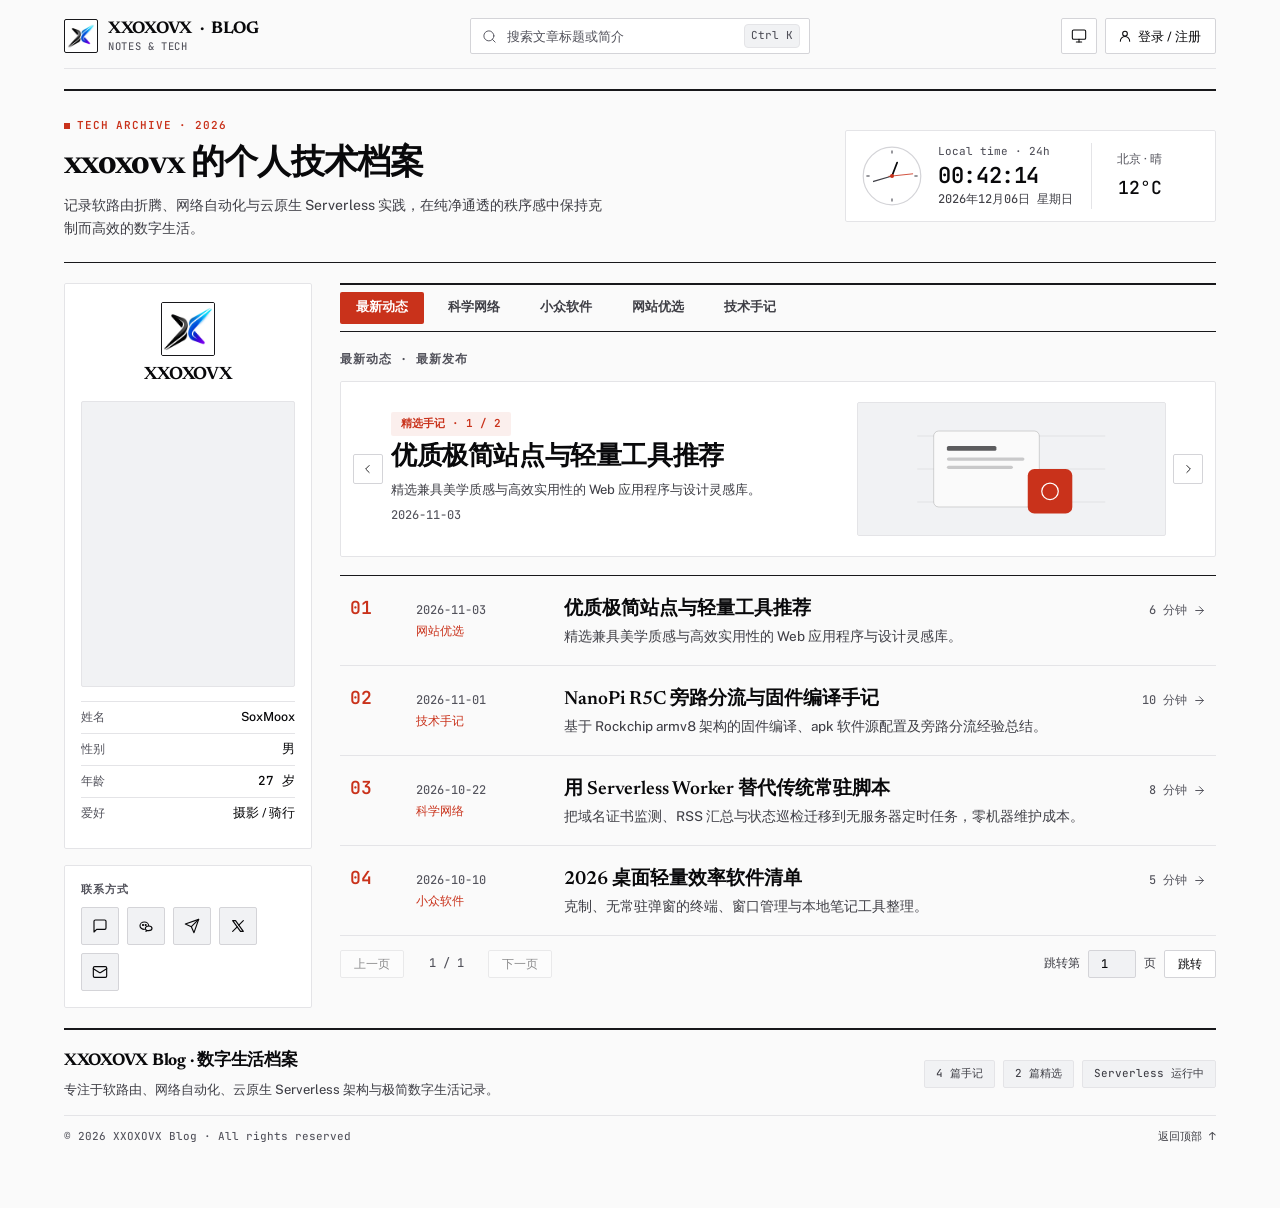
==== commit 9ab69d95: "1" ====
--- a/index.html
+++ b/index.html
@@ -3093,7 +3093,7 @@
     }
     @media (max-width: 1024px) { .profile-photo-frame { display: none; } }
   </style>
-  <link rel="stylesheet" href="./cream-theme.css?v=swiss-editorial1" />
+  <link rel="stylesheet" href="./cream-theme.css?v=swiss-editorial2" />
 </head>
 <body>
   <canvas id="appleMeshCanvas" aria-hidden="true"></canvas>
--- a/cream-theme.css
+++ b/cream-theme.css
@@ -1,4 +1,4 @@
-/* Swiss Editorial theme (Plan 2): clean 1px gridlines, serif headlines, narrow profile column, SVG icon contacts. */
+/* Swiss Editorial theme (Plan 2): clean 1px/2px gridlines, serif headlines, narrow profile, unified splash, popovers & bot. */
 :root {
   --font-serif: "Newsreader", "Songti SC", "Noto Serif SC", Georgia, serif;
   --font-sans: "Public Sans", "PingFang SC", "Hiragino Sans GB", "Microsoft YaHei", sans-serif;
@@ -38,6 +38,12 @@
   --radius-lg: 2px;
   --radius-md: 2px;
   --radius-sm: 2px;
+  --robot-body: #ffffff;
+  --robot-accent: #f1f2f4;
+  --robot-ink: #18181b;
+  --robot-screen: #09090b;
+  --robot-eye: var(--accent);
+  --robot-antenna: var(--accent);
 }
 
 html:not([data-palette]), html[data-palette="blue"] {
@@ -74,6 +80,12 @@
   --shadow-float: 0 16px 40px rgba(0, 0, 0, 0.45);
   --shadow-btn: none;
   --shadow-focus: 0 0 0 2px var(--accent-soft);
+  --robot-body: #161619;
+  --robot-accent: #1e1e22;
+  --robot-ink: #e4e4e7;
+  --robot-screen: #09090b;
+  --robot-eye: var(--accent);
+  --robot-antenna: var(--accent);
 }
 
 html[data-theme="dark"]:not([data-palette]), html[data-theme="dark"][data-palette="blue"] {
@@ -88,6 +100,129 @@
   background-image: none;
   font-family: var(--font-sans);
   font-variant-numeric: tabular-nums lining-nums;
+}
+
+/* Intro Splash (Swiss Editorial) */
+.intro-splash {
+  background: var(--bg-page);
+  -webkit-backdrop-filter: none;
+  backdrop-filter: none;
+}
+[data-theme="dark"] .intro-splash {
+  background: var(--bg-page);
+}
+.intro-card {
+  border-radius: 2px;
+  border: 1px solid var(--line-strong);
+  border-top: 3px solid var(--line-strong);
+  background-color: var(--bg-card);
+  -webkit-backdrop-filter: none;
+  backdrop-filter: none;
+  box-shadow: var(--shadow-float);
+}
+.intro-card-sheen { display: none; }
+.intro-sheet {
+  border-radius: 2px;
+  box-shadow: 0 4px 12px rgba(9, 9, 11, 0.08);
+}
+.intro-sheet.s-code {
+  background: #121214;
+  border: 1px solid var(--line-strong);
+}
+.intro-code-dots i { border-radius: 0; }
+.intro-code-dots i:nth-child(1) { background: var(--accent); }
+.intro-code-dots i:nth-child(2) { background: #71717a; }
+.intro-code-dots i:nth-child(3) { background: #a1a1aa; }
+.intro-code-bar { border-radius: 0; background: rgba(244, 244, 245, 0.22); }
+.intro-code-bar.c-kw { background: var(--accent); }
+.intro-code-bar.c-fn { background: rgba(244, 244, 245, 0.55); }
+.intro-code-bar.c-str { background: rgba(244, 244, 245, 0.35); }
+.intro-sheet.s-index {
+  background: var(--bg-subcard);
+  border: 1px solid var(--hairline-strong);
+}
+.intro-idx-pill {
+  border-radius: 2px;
+  background: var(--accent-soft);
+  color: var(--accent);
+}
+.intro-idx-line { border-radius: 0; background: var(--hairline-strong); }
+.intro-sheet.s-post {
+  background: var(--bg-card);
+  border: 1px solid var(--line-strong);
+  box-shadow: 0 8px 20px rgba(9, 9, 11, 0.10);
+}
+.intro-post-dot {
+  border-radius: 0;
+  background: var(--accent);
+  box-shadow: none;
+}
+.intro-post-title-bar { border-radius: 0; }
+.intro-post-cursor { border-radius: 0; background: var(--accent); }
+.intro-post-quote { border-radius: 0; border-left: 2px solid var(--accent); background: var(--accent-soft); }
+.intro-post-quote span { border-radius: 0; }
+.intro-post-lines i { border-radius: 0; }
+.intro-pen-badge {
+  border-radius: 2px;
+  background: var(--accent);
+  color: var(--accent-contrast);
+  box-shadow: none;
+}
+.intro-brand-title {
+  font-family: var(--font-serif);
+  font-size: 22px;
+  font-weight: 700;
+  letter-spacing: -0.02em;
+}
+.intro-brand-sub {
+  font-family: var(--font-mono);
+  letter-spacing: 0.06em;
+  text-transform: uppercase;
+}
+.intro-topic-chip {
+  border-radius: 2px;
+  border: 1px solid var(--hairline-strong);
+  background: var(--bg-subcard);
+  font-family: var(--font-mono);
+}
+.intro-topic-chip.is-lit {
+  color: var(--accent);
+  background: var(--accent-soft);
+  border-color: var(--accent);
+  transform: none;
+}
+.intro-progress-pill {
+  height: 3px;
+  border-radius: 0;
+  background: var(--hairline-strong);
+}
+.intro-kicker,
+.intro-pill,
+.intro-skip-btn {
+  border-radius: 2px;
+}
+.intro-splash .robot-bubble {
+  border-radius: 2px;
+  border: 1px solid var(--line-strong);
+  background-color: var(--bg-card);
+  -webkit-backdrop-filter: none;
+  backdrop-filter: none;
+  box-shadow: none;
+}
+.intro-splash .robot-bubble::after {
+  background-color: var(--bg-card);
+  border-right-color: var(--line-strong);
+  border-bottom-color: var(--line-strong);
+}
+.robot-paw,
+.robot-foot,
+.toast-bot-paw,
+.toast-bot-foot {
+  border-radius: 2px;
+  border: 1.5px solid var(--robot-ink);
+  box-shadow: none;
+  -webkit-backdrop-filter: none;
+  backdrop-filter: none;
 }
 
 /* Top bar & Masthead */
@@ -136,7 +271,9 @@
 .auth-input,
 .float-input,
 .comment-textarea,
-.url-input {
+.url-input,
+.action-pill-btn,
+.pager-btn {
   border-radius: 2px;
   box-shadow: none;
   -webkit-backdrop-filter: none;
@@ -176,6 +313,157 @@
   -webkit-backdrop-filter: none;
   backdrop-filter: none;
 }
+
+/* Popovers: Account, Appearance, Reader AA & Bot Companion */
+.appearance-popover,
+.account-popover,
+.apple-popover {
+  border-radius: 2px;
+  border: 1px solid var(--line-strong);
+  background-color: var(--bg-card);
+  box-shadow: var(--shadow-float);
+  -webkit-backdrop-filter: none;
+  backdrop-filter: none;
+}
+
+.popover-label {
+  font-family: var(--font-mono);
+  font-size: 10.5px;
+  letter-spacing: 0.06em;
+  text-transform: uppercase;
+  color: var(--text-muted);
+}
+
+.follow-sys-btn,
+.theme-switch-row,
+.swatch-row,
+.custom-color-row,
+.custom-color-apply,
+.swatch-btn,
+.custom-color-dot {
+  border-radius: 2px;
+}
+
+.theme-switch-row,
+.swatch-row,
+.custom-color-row {
+  background-color: var(--bg-subcard);
+  border: 1px solid var(--hairline);
+}
+
+.theme-switch,
+.apple-switch-track {
+  border-radius: 2px;
+  border: 1px solid var(--hairline-strong);
+  background-color: var(--bg-subcard);
+}
+[data-theme="dark"] .theme-switch,
+[data-theme="dark"] .apple-switch-track {
+  background-color: var(--bg-subcard);
+  border-color: var(--hairline-strong);
+}
+.theme-switch.is-checked,
+.apple-switch-input:checked + .apple-switch-track {
+  background-color: var(--accent);
+  border-color: var(--accent);
+}
+.theme-switch-thumb,
+.apple-switch-track::after {
+  border-radius: 1px;
+  background-color: var(--line-strong);
+  box-shadow: none;
+}
+.theme-switch.is-checked .theme-switch-thumb,
+.apple-switch-input:checked + .apple-switch-track::after {
+  background-color: var(--accent-contrast);
+}
+
+.account-pop-avatar {
+  border-radius: 2px;
+  border: 1px solid var(--line-strong);
+  box-shadow: none;
+}
+.account-pop-name {
+  font-family: var(--font-serif);
+  font-size: 16px;
+  font-weight: 700;
+}
+.account-pop-badge {
+  border-radius: 2px;
+  font-family: var(--font-mono);
+  font-size: 10.5px;
+  background-color: var(--bg-subcard);
+  border: 1px solid var(--hairline-strong);
+  color: var(--text-secondary);
+}
+.account-pop-badge.is-admin {
+  background-color: var(--accent-soft);
+  color: var(--accent);
+  border-color: var(--accent);
+}
+.account-bot-pill {
+  border-radius: 2px;
+  background-color: var(--bg-subcard);
+  border: 1px solid var(--hairline-strong);
+}
+.account-bot-tag {
+  color: var(--accent);
+}
+.account-pop-list {
+  border-radius: 2px;
+  background-color: var(--bg-subcard);
+  border: 1px solid var(--hairline);
+  padding: 4px;
+}
+[data-theme="dark"] .account-pop-list {
+  background-color: var(--bg-subcard);
+}
+.account-pop-item {
+  border-radius: 2px;
+}
+.account-pop-item:hover {
+  background-color: var(--bg-card);
+}
+[data-theme="dark"] .account-pop-item:hover {
+  background-color: var(--bg-hover);
+}
+.account-pop-icon {
+  border-radius: 2px;
+  border: 1px solid var(--hairline-strong);
+  background-color: var(--bg-card);
+}
+.account-pop-item.is-danger {
+  border-radius: 2px;
+  background-color: rgba(220, 38, 38, 0.05);
+  border: 1px solid rgba(220, 38, 38, 0.25);
+}
+.account-pop-item.is-danger .account-pop-icon {
+  border-radius: 2px;
+  border-color: rgba(220, 38, 38, 0.30);
+}
+
+.apple-bot-btn,
+.apple-seg,
+.apple-seg-btn,
+.bot-console-status {
+  border-radius: 2px;
+  box-shadow: none;
+}
+.apple-seg-btn.is-active {
+  box-shadow: none;
+  border: 1px solid var(--hairline-strong);
+}
+
+/* Toast */
+.toast {
+  border-radius: 2px;
+  border: 1px solid var(--line-strong);
+  background-color: var(--bg-card);
+  -webkit-backdrop-filter: none;
+  backdrop-filter: none;
+  box-shadow: var(--shadow-float);
+}
+.toast-badge { border-radius: 2px; }
 
 /* Editorial Hero Masthead */
 .hero-card {
@@ -374,15 +662,38 @@
   }
 }
 
-/* Contact Modal & Auth Modal Swiss Polish */
+/* Modals, Auth & Console Page */
 .contact-modal {
   border: 1px solid var(--line-strong);
   border-radius: 2px;
   box-shadow: var(--shadow-float);
 }
+.modal-title {
+  font-family: var(--font-serif);
+}
+.modal-close,
+.modal-account-box,
+.auth-tabs,
+.auth-tab,
+.comment-guest-bar,
+.comment-item,
+.comment-avatar,
+.console-container,
+.console-close-btn,
+.site-rail-item,
+.admin-tab,
+.settings-card {
+  border-radius: 2px;
+  box-shadow: none;
+}
+.auth-tab.is-active {
+  box-shadow: none;
+  border: 1px solid var(--hairline-strong);
+}
 .qr-frame {
   border-radius: 2px;
   border: 1px solid var(--hairline);
+  box-shadow: none;
 }
 .modal-btn-primary,
 .btn-primary,
@@ -391,6 +702,7 @@
   background: var(--accent);
   color: var(--accent-contrast);
   border-color: var(--accent);
+  box-shadow: none;
 }
 
 /* Double-rule Category Nav & Lead Carousel */
@@ -688,34 +1000,6 @@
   .article-index-action { grid-column: 2; justify-self: start; }
   .carousel-box { padding: 18px 42px; }
   .reader-container { padding: 20px 18px; }
-}
-
-/* Robot buddy components keep their original high-contrast styling */
-:where(.robot-buddy, .robot-paws, .bot-avatar-box, .edge-block, .modal-robot-buddy, .modal-robot-paws, .account-bot-pill, .bot-pill, .sidebar-bot, .img-loading-overlay, .toast-badge, .toast-bot-head, .mini-bot-svg, .robot-head-svg) {
-  --accent: #0071e3;
-  --accent-soft: rgb(0 113 227 / .10);
-  --shadow-btn: 0 2px 8px rgb(0 0 0 / .04);
-  --shadow-card: 0 4px 24px rgb(0 0 0 / .045);
-  --bg-card: #ffffff;
-  --bg-card-solid: #ffffff;
-  --bg-raised: rgb(0 0 0 / .03);
-  --text-primary: #1d1d1f;
-  --text-secondary: #424245;
-  --hairline: rgb(0 0 0 / .06);
-  --hairline-strong: rgb(0 0 0 / .10);
-  --ink-border: rgb(0 0 0 / .06);
-}
-html[data-theme="dark"] :where(.robot-buddy, .robot-paws, .bot-avatar-box, .edge-block, .modal-robot-buddy, .modal-robot-paws, .account-bot-pill, .bot-pill, .sidebar-bot, .img-loading-overlay, .toast-badge, .toast-bot-head, .mini-bot-svg, .robot-head-svg) {
-  --shadow-btn: 0 2px 10px rgb(0 0 0 / .25);
-  --shadow-card: 0 8px 30px rgb(0 0 0 / .45);
-  --bg-card: #18181a;
-  --bg-card-solid: rgb(28 28 30 / .96);
-  --bg-raised: rgb(255 255 255 / .04);
-  --text-primary: #f5f5f7;
-  --text-secondary: #d2d2d7;
-  --hairline: rgb(255 255 255 / .08);
-  --hairline-strong: rgb(255 255 255 / .14);
-  --ink-border: rgb(255 255 255 / .08);
 }
 
 /* Functional visibility & private reader rules (preserved) */
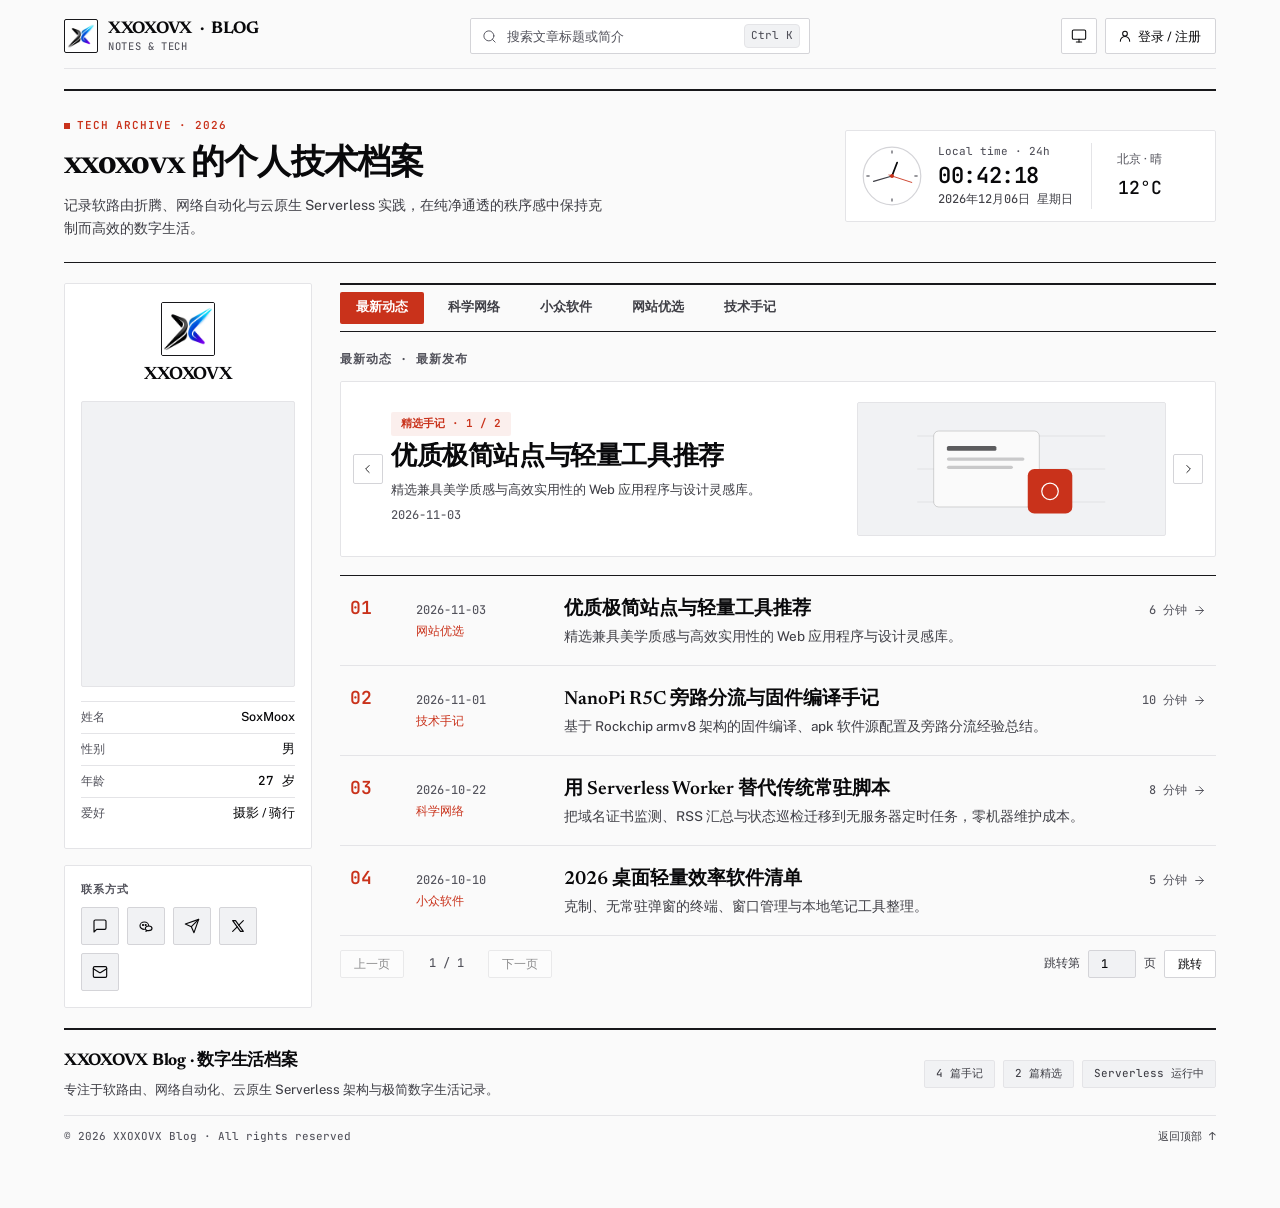
==== commit c7b2ce1c: "1" ====
--- a/index.html
+++ b/index.html
@@ -4103,12 +4103,65 @@
       return out;
     }
 
-    // Markdown Renderer (supports legacy HTML + clean Markdown)
+    function safeUrl(raw, extraProtocols = []) {
+      const value = String(raw || "").trim();
+      if (!value) return "";
+      if (/^(?:\/(?!\/)|\.\/|\.\.\/|#)/.test(value)) return value;
+      try {
+        const parsed = new URL(value, window.location.origin);
+        const allowed = new Set(["https:", "http:", "mailto:", ...extraProtocols]);
+        return allowed.has(parsed.protocol.toLowerCase()) ? value : "";
+      } catch {
+        return "";
+      }
+    }
+
+    function safeImgUrl(raw) {
+      const value = String(raw || "").trim();
+      if (/^data:image\/(?:png|jpeg|jpg|webp|gif);base64,[a-z0-9+/=\s]+$/i.test(value)) return value;
+      return safeUrl(value);
+    }
+
+    function sanitizeLegacyHtml(html) {
+      const tpl = document.createElement("template");
+      tpl.innerHTML = String(html || "");
+      const blocked = tpl.content.querySelectorAll("script,iframe,object,embed,style,form,svg,base,meta,link");
+      blocked.forEach((node) => node.remove());
+      tpl.content.querySelectorAll("*").forEach((el) => {
+        for (const attr of Array.from(el.attributes)) {
+          const name = attr.name.toLowerCase();
+          if (name.startsWith("on") || name === "srcdoc" || name === "style") {
+            el.removeAttribute(attr.name);
+            continue;
+          }
+          if (name === "href") {
+            const ok = safeUrl(attr.value);
+            if (!ok) el.removeAttribute(attr.name);
+            else el.setAttribute("href", ok);
+          } else if (name === "src") {
+            const ok = safeImgUrl(attr.value);
+            if (!ok) el.removeAttribute(attr.name);
+            else el.setAttribute("src", ok);
+          }
+        }
+        if (el.tagName === "A" && el.getAttribute("href")) {
+          el.setAttribute("target", "_blank");
+          el.setAttribute("rel", "noopener noreferrer");
+        }
+        if (el.tagName === "IMG") {
+          el.setAttribute("loading", "lazy");
+          el.setAttribute("decoding", "async");
+        }
+      });
+      return tpl.innerHTML;
+    }
+
+    // Markdown Renderer (supports sanitized legacy HTML + clean Markdown + tables)
     function renderMarkdown(raw) {
       const text = String(raw || "").trim();
       if (!text) return "";
       if (/^<(p|h[1-6]|div|blockquote|ul|ol|pre|img)\b/i.test(text)) {
-        return text;
+        return sanitizeLegacyHtml(text);
       }
 
       const codeBlocks = [];
@@ -4124,8 +4177,14 @@
 
       function inlineMd(s) {
         let out = escapeHtml(s);
-        out = out.replace(/!\[([^\]]*)\]\(([^)]+)\)/g, (_, alt, src) => `<img src="${escapeHtml(src)}" alt="${escapeHtml(alt)}" />`);
-        out = out.replace(/\[([^\]]+)\]\(([^)]+)\)/g, (_, label, href) => `<a href="${escapeHtml(href)}" target="_blank" rel="noopener noreferrer">${label}</a>`);
+        out = out.replace(/!\[([^\]]*)\]\(([^)]+)\)/g, (_, alt, src) => {
+          const cleanSrc = safeImgUrl(src);
+          return cleanSrc ? `<img src="${escapeHtml(cleanSrc)}" alt="${escapeHtml(alt)}" loading="lazy" decoding="async" />` : `<span>${alt}</span>`;
+        });
+        out = out.replace(/\[([^\]]+)\]\(([^)]+)\)/g, (_, label, href) => {
+          const cleanHref = safeUrl(href);
+          return cleanHref ? `<a href="${escapeHtml(cleanHref)}" target="_blank" rel="noopener noreferrer">${label}</a>` : `<span>${label}</span>`;
+        });
         out = out.replace(/`([^`]+)`/g, (_, code) => `<code>${code}</code>`);
         out = out.replace(/\*\*([^*]+)\*\*/g, "<strong>$1</strong>");
         out = out.replace(/\*([^*]+)\*/g, "<em>$1</em>");
@@ -4143,12 +4202,36 @@
         if (inOl) { html.push("</ol>"); inOl = false; }
       };
 
-      for (const line of lines) {
+      const parseTableCells = (row) => row.replace(/^\s*\|/, "").replace(/\|\s*$/, "").split("|").map((c) => c.trim());
+
+      for (let i = 0; i < lines.length; i++) {
+        const line = lines[i];
         const trimmed = line.trim();
         if (!trimmed) { closeLists(); continue; }
 
         const cbMatch = trimmed.match(/^@@CODEBLOCK_(\d+)@@$/);
         if (cbMatch) { closeLists(); html.push(codeBlocks[Number(cbMatch[1])]); continue; }
+
+        if (trimmed.includes("|") && i + 1 < lines.length && /^\s*\|?[\s:-]+\|/.test(lines[i + 1])) {
+          closeLists();
+          const headers = parseTableCells(trimmed);
+          i += 2;
+          const rows = [];
+          while (i < lines.length && lines[i].includes("|") && lines[i].trim() !== "") {
+            rows.push(parseTableCells(lines[i]));
+            i++;
+          }
+          i--;
+          let tableHtml = '<div class="md-table-wrap"><table><thead><tr>';
+          tableHtml += headers.map((h) => `<th>${inlineMd(h)}</th>`).join("");
+          tableHtml += "</tr></thead><tbody>";
+          for (const row of rows) {
+            tableHtml += `<tr>${row.map((cell) => `<td>${inlineMd(cell)}</td>`).join("")}</tr>`;
+          }
+          tableHtml += "</tbody></table></div>";
+          html.push(tableHtml);
+          continue;
+        }
 
         if (/^---+$/.test(trimmed) || /^\*\*\*+$/.test(trimmed)) { closeLists(); html.push("<hr />"); continue; }
         const headingMatch = trimmed.match(/^(#{1,6})\s+(.*)$/);
@@ -5157,7 +5240,9 @@
       contactModalTitle.textContent = title || "联系方式";
       contactModalLabel.textContent = label || "账号";
       contactModalValue.textContent = activeContactValue || "-";
-      contactModalJump.href = url || "#";
+      const safeJump = safeUrl(url, ["tencent:", "weixin:"]);
+      contactModalJump.href = safeJump || "#";
+      contactModalJump.hidden = !safeJump;
       contactModalQr.onerror = () => { contactModalQr.onerror = null; contactModalQr.src = FALLBACK_QR_SVG; };
 
       const qrSource = (qr || "").trim();
--- a/cream-theme.css
+++ b/cream-theme.css
@@ -1058,3 +1058,31 @@
   *, *::before, *::after { animation: none !important; transition: none !important; scroll-behavior: auto !important; }
   ::view-transition-old(root), ::view-transition-new(root) { animation-duration: 0.01ms !important; }
 }
+
+/* Markdown tables inside reader body */
+.reader-body .md-table-wrap {
+  overflow-x: auto;
+  margin: 18px 0;
+  border: 1px solid var(--hairline);
+  border-radius: 2px;
+}
+.reader-body .md-table-wrap table {
+  width: 100%;
+  border-collapse: collapse;
+  font-size: 13.5px;
+}
+.reader-body .md-table-wrap th,
+.reader-body .md-table-wrap td {
+  padding: 9px 12px;
+  border-bottom: 1px solid var(--hairline);
+  text-align: left;
+  vertical-align: top;
+}
+.reader-body .md-table-wrap th {
+  background-color: var(--bg-subcard);
+  font-weight: 600;
+  color: var(--text-primary);
+}
+.reader-body .md-table-wrap tr:last-child td {
+  border-bottom: 0;
+}
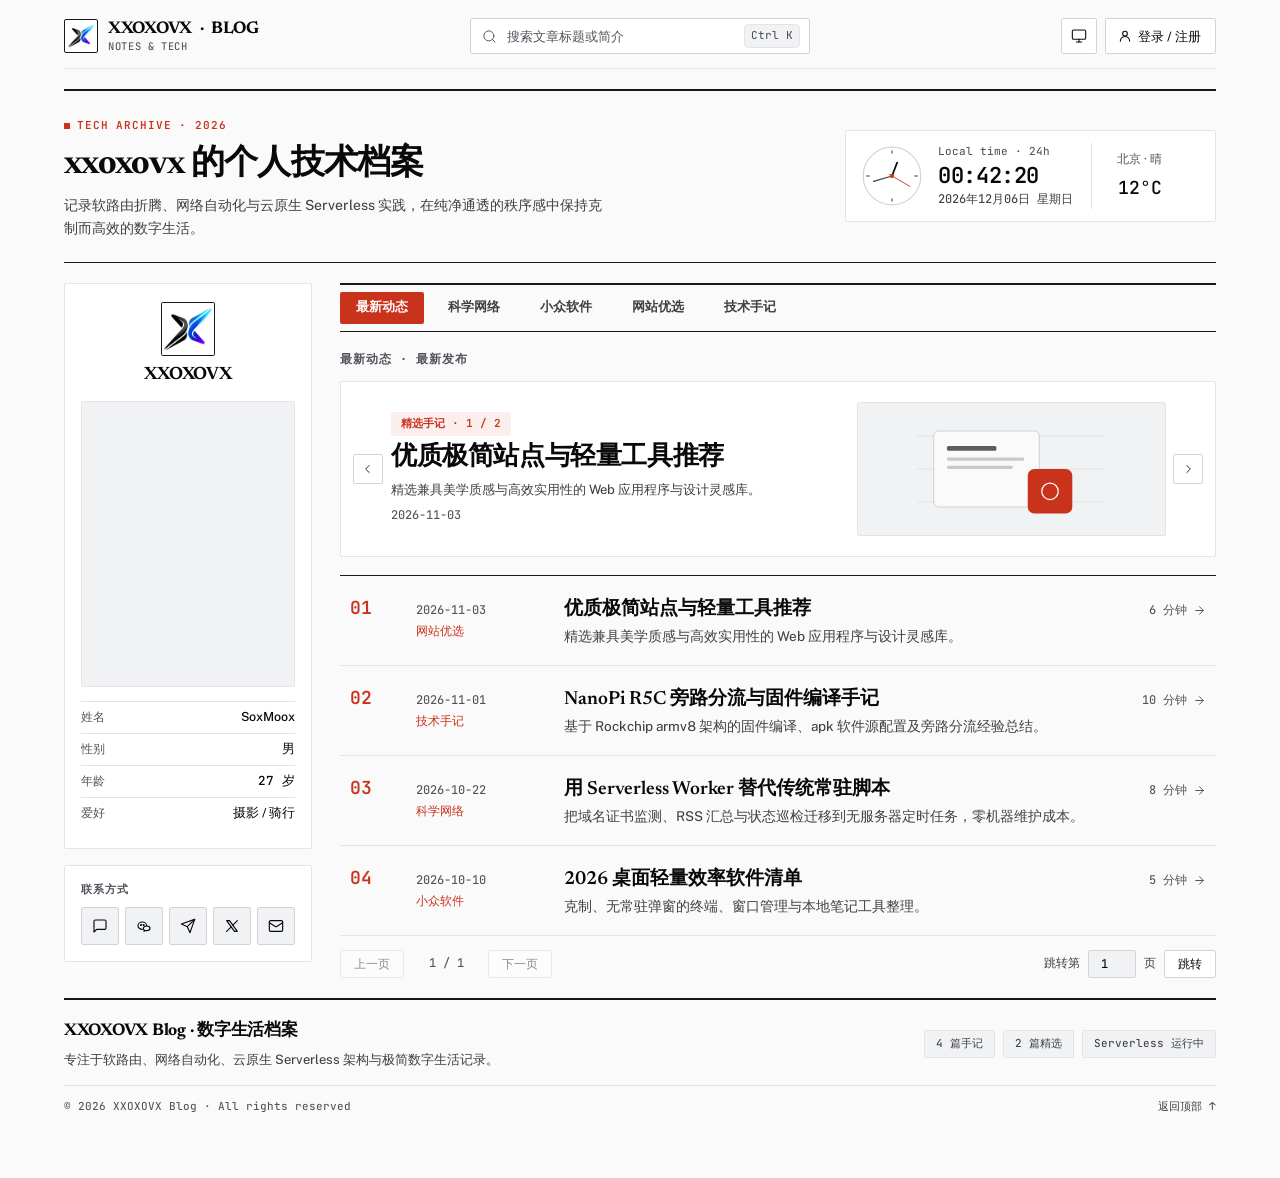
==== commit b96a3b1a: "1" ====
--- a/index.html
+++ b/index.html
@@ -3093,7 +3093,7 @@
     }
     @media (max-width: 1024px) { .profile-photo-frame { display: none; } }
   </style>
-  <link rel="stylesheet" href="./cream-theme.css?v=swiss-editorial2" />
+  <link rel="stylesheet" href="./cream-theme.css?v=swiss-editorial4" />
 </head>
 <body>
   <canvas id="appleMeshCanvas" aria-hidden="true"></canvas>
@@ -3801,13 +3801,13 @@
           <div class="auth-field" id="authEmailCodeField" style="display: none;">
             <label for="authEmailCode">邮箱验证码</label>
             <div style="display:flex;gap:8px;">
-              <input class="auth-input" id="authEmailCode" type="text" inputmode="numeric" maxlength="6" placeholder="请输入 6 位邮箱验证码" autocomplete="one-time-code" style="flex:1;" />
-              <button class="tactile-btn copy-btn" id="authSendRegCodeBtn" type="button" style="height:38px;padding:0 12px;border-radius:10px;font-size:12px;flex-shrink:0;">发送验证码</button>
+              <input class="auth-input" id="authEmailCode" type="text" inputmode="numeric" maxlength="6" placeholder="输入 6 位验证码" autocomplete="one-time-code" style="flex:1;" />
+              <button class="tactile-btn copy-btn" id="authSendRegCodeBtn" type="button" style="height:38px;padding:0 12px;font-size:12px;flex-shrink:0;">发送验证码</button>
             </div>
           </div>
           <div class="auth-field" id="authInviteField" style="display: none;">
             <label for="authInviteCode">邀请码（选填）</label>
-            <input class="auth-input" id="authInviteCode" type="text" placeholder="留空注册普通账号，如 XXXX-XXXX-XXXX" autocomplete="off" />
+            <input class="auth-input" id="authInviteCode" type="text" placeholder="留空注册普通账号" autocomplete="off" />
           </div>
           <div class="auth-field">
             <label for="authPassword">密码</label>
@@ -3866,25 +3866,25 @@
           <div class="auth-field">
             <label for="forgotEmail">注册邮箱</label>
             <div style="display:flex;gap:8px;">
-              <input class="auth-input" id="forgotEmail" type="email" placeholder="请输入绑定邮箱" required style="flex:1;" />
-              <button class="tactile-btn copy-btn" id="forgotSendBtn" type="button" style="height:38px;padding:0 12px;border-radius:10px;font-size:12px;flex-shrink:0;">发送验证码</button>
+              <input class="auth-input" id="forgotEmail" type="email" placeholder="绑定邮箱" required style="flex:1;" />
+              <button class="tactile-btn copy-btn" id="forgotSendBtn" type="button" style="height:38px;padding:0 12px;font-size:12px;flex-shrink:0;">发送验证码</button>
             </div>
           </div>
           <div class="auth-field">
             <label for="forgotUsername">用户名（选填）</label>
-            <input class="auth-input" id="forgotUsername" type="text" placeholder="同邮箱绑定多个账号时填写" />
+            <input class="auth-input" id="forgotUsername" type="text" placeholder="同邮箱多账号时填写" />
           </div>
           <div class="auth-field">
-            <label for="forgotCode">邮箱验证码 / 原绑定邀请码</label>
-            <input class="auth-input" id="forgotCode" type="text" placeholder="输入邮箱验证码，或原注册邀请码" autocomplete="off" required />
+            <label for="forgotCode">验证码 / 邀请码</label>
+            <input class="auth-input" id="forgotCode" type="text" placeholder="邮箱验证码或原邀请码" autocomplete="off" required />
           </div>
           <div class="auth-field">
             <label for="forgotNewPwd">新密码</label>
-            <input class="auth-input" id="forgotNewPwd" type="password" placeholder="至少 6 位新密码" autocomplete="new-password" required />
+            <input class="auth-input" id="forgotNewPwd" type="password" placeholder="至少 6 位" autocomplete="new-password" required />
           </div>
           <div class="auth-error" id="forgotStatus" role="alert"></div>
           <div style="display:flex;gap:8px;">
-            <button class="tactile-btn" id="forgotBackBtn" type="button" style="flex:0 0 auto;padding:0 16px;border-radius:12px;">返回登录</button>
+            <button class="tactile-btn" id="forgotBackBtn" type="button" style="flex:0 0 auto;padding:0 16px;">返回</button>
             <button class="modal-btn modal-btn-primary auth-submit" id="forgotSubmitBtn" type="submit" style="flex:1;">重置密码</button>
           </div>
         </form>
@@ -3927,24 +3927,17 @@
       <div style="display: flex; flex-direction: column; gap: 12px; width: 100%;">
         <div class="settings-card" style="gap: 8px;">
           <div class="settings-card-head" style="padding-bottom: 6px;">
-            <div class="settings-section-top">
-              <div class="settings-card-title">当前账号</div>
-              <span class="settings-section-code">ACTIVE</span>
-            </div>
+            <div class="settings-card-title">当前账号</div>
           </div>
           <div id="switchCurrentAccountBox"></div>
         </div>
         <div class="settings-card" style="gap: 8px;">
           <div class="settings-card-head" style="padding-bottom: 6px;">
-            <div class="settings-section-top">
-              <div class="settings-card-title">已登录过的账号</div>
-              <span class="settings-section-code">HISTORY</span>
-            </div>
-            <div class="settings-card-desc">点击账号即可快速切换</div>
+            <div class="settings-card-title">已登录账号</div>
           </div>
           <div id="switchHistoryList" style="display: flex; flex-direction: column; gap: 6px; max-height: 180px; overflow-y: auto;"></div>
         </div>
-        <button class="modal-btn modal-btn-primary" id="switchAddAccountBtn" type="button" style="width: 100%; height: 38px;">+ 添加新账号</button>
+        <button class="modal-btn modal-btn-primary" id="switchAddAccountBtn" type="button" style="width: 100%; height: 38px;">+ 添加账号</button>
       </div>
     </div>
   </div>
--- a/cream-theme.css
+++ b/cream-theme.css
@@ -623,14 +623,17 @@
 }
 
 .contact-icon-grid {
-  display: flex;
-  flex-wrap: wrap;
-  gap: 8px;
+  display: grid;
+  grid-template-columns: repeat(5, minmax(0, 1fr));
+  gap: 6px;
+  width: 100%;
 }
 
 .contact-icon-btn {
-  width: 38px;
-  height: 38px;
+  width: 100%;
+  height: auto;
+  aspect-ratio: 1 / 1;
+  min-height: 36px;
   padding: 0;
   border-radius: 2px;
   border: 1px solid var(--hairline-strong);
@@ -657,8 +660,7 @@
 
 @media (max-width: 768px) {
   .contact-icon-btn {
-    width: 42px;
-    height: 42px;
+    min-height: 40px;
   }
 }
 
@@ -1083,6 +1085,166 @@
   font-weight: 600;
   color: var(--text-primary);
 }
+.md-table-wrap tr:last-child td,
 .reader-body .md-table-wrap tr:last-child td {
   border-bottom: 0;
 }
+
+/* Streamlined Swiss Modals, Popovers & Toast */
+.contact-modal-backdrop {
+  background-color: rgba(9, 9, 11, 0.44);
+  -webkit-backdrop-filter: none;
+  backdrop-filter: none;
+}
+[data-theme="dark"] .contact-modal-backdrop {
+  background-color: rgba(0, 0, 0, 0.65);
+}
+
+.contact-modal {
+  width: 100%;
+  max-width: 360px;
+  max-height: 88dvh;
+  overflow-y: auto;
+  padding: 20px 22px;
+  gap: 14px;
+  border: 1px solid var(--line-strong);
+  border-top: 2px solid var(--line-strong);
+  border-radius: 2px;
+  align-items: stretch;
+  box-shadow: var(--shadow-float);
+}
+.contact-modal.is-robot-card {
+  max-width: 380px;
+  max-height: 88dvh;
+  overflow-y: auto;
+  margin-top: 0;
+  margin-bottom: 0;
+  border-radius: 2px;
+}
+.contact-modal.is-robot-card :is(.robot-buddy, .robot-paws, .robot-feet) {
+  display: none;
+}
+
+.modal-head {
+  padding-bottom: 10px;
+  border-bottom: 1px solid var(--hairline);
+}
+.modal-close {
+  width: 28px;
+  height: 28px;
+  border-radius: 2px;
+}
+.qr-frame {
+  width: 168px;
+  height: 168px;
+  margin: 0 auto;
+  padding: 8px;
+  border-radius: 2px;
+  border: 1px solid var(--hairline);
+}
+.modal-actions {
+  display: flex;
+  gap: 8px;
+}
+.modal-actions > * {
+  flex: 1;
+}
+.auth-form {
+  gap: 10px;
+}
+.auth-field {
+  gap: 5px;
+}
+
+#switchAccountModalBackdrop .settings-card {
+  padding: 10px 0 0;
+  border: 0;
+  border-top: 1px solid var(--hairline);
+  background: transparent;
+}
+#switchAccountModalBackdrop .settings-card:first-child {
+  padding-top: 0;
+  border-top: 0;
+}
+
+.account-hero-card,
+.account-hero-avatar,
+.account-role-badge,
+.ios-grouped-list,
+.chc-tag {
+  border-radius: 2px;
+  box-shadow: none;
+}
+.account-hero-card {
+  border: 1px solid var(--hairline);
+  background-color: var(--bg-subcard);
+  padding: 10px 12px;
+}
+.account-role-badge {
+  border: 1px solid var(--accent);
+  background-color: var(--accent-soft);
+  color: var(--accent);
+}
+
+/* Minimal Popovers */
+.account-popover {
+  width: 232px;
+  padding: 10px;
+  gap: 8px;
+}
+.account-bot-pill,
+.account-pop-desc {
+  display: none;
+}
+.account-pop-head {
+  padding: 2px 2px 6px;
+}
+.account-pop-avatar {
+  width: 36px;
+  height: 36px;
+}
+.account-pop-list {
+  background: transparent;
+  border: 0;
+  border-top: 1px solid var(--hairline);
+  border-bottom: 1px solid var(--hairline);
+  border-radius: 0;
+  padding: 4px 0;
+}
+[data-theme="dark"] .account-pop-list {
+  background: transparent;
+}
+.account-pop-item {
+  padding: 7px 6px;
+}
+.account-pop-icon {
+  width: 26px;
+  height: 26px;
+}
+.account-pop-item.is-danger {
+  padding: 7px 6px;
+}
+
+.appearance-popover {
+  width: 236px;
+  padding: 12px;
+  gap: 10px;
+}
+.apple-popover {
+  width: 224px;
+  padding: 10px 12px;
+}
+
+/* Streamlined Toast without decorative robot body */
+.toast {
+  top: 20px;
+  padding: 8px 14px;
+  border-radius: 2px;
+  border: 1px solid var(--line-strong);
+  box-shadow: var(--shadow-float);
+}
+.toast-bot-head,
+.toast-bot-paws,
+.toast-bot-feet {
+  display: none;
+}
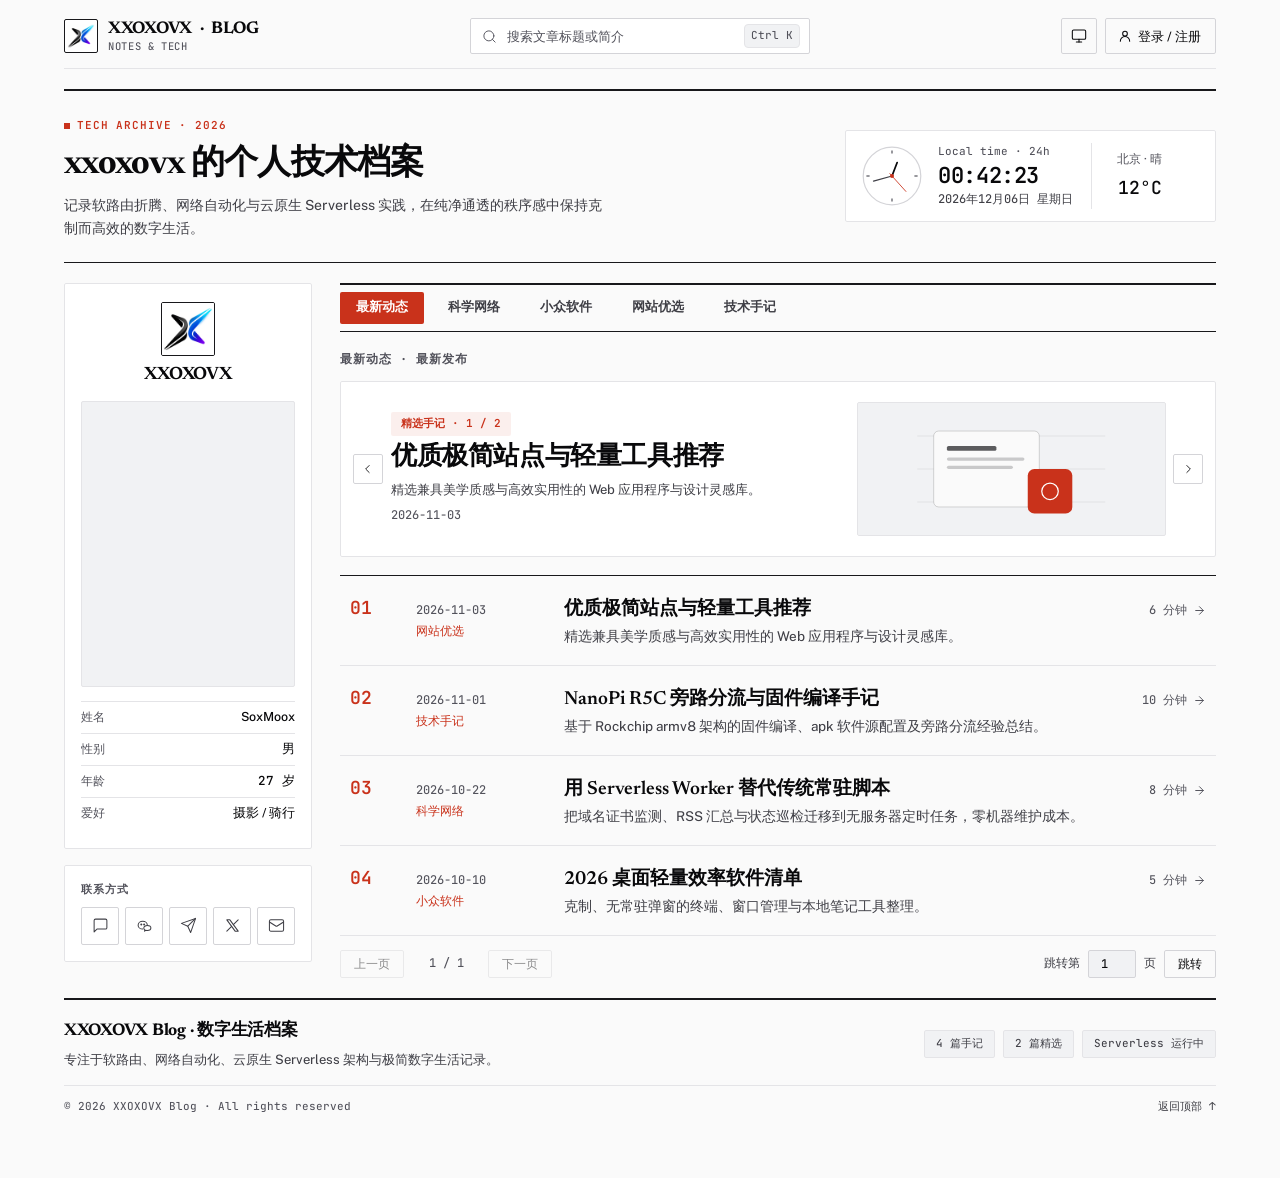
==== commit b76d8452: "1" ====
--- a/index.html
+++ b/index.html
@@ -3093,7 +3093,7 @@
     }
     @media (max-width: 1024px) { .profile-photo-frame { display: none; } }
   </style>
-  <link rel="stylesheet" href="./cream-theme.css?v=swiss-editorial4" />
+  <link rel="stylesheet" href="./cream-theme.css?v=swiss-editorial5" />
 </head>
 <body>
   <canvas id="appleMeshCanvas" aria-hidden="true"></canvas>
@@ -4753,13 +4753,13 @@
       }
       const contactIcon = (label = "") => {
         const k = label.toLowerCase();
-        if (k.includes("qq")) return '<svg width="16" height="16" viewBox="0 0 24 24" fill="none" stroke="currentColor" stroke-width="1.75" stroke-linecap="round" stroke-linejoin="round" aria-hidden="true"><path d="M21 15a2 2 0 0 1-2 2H7l-4 4V5a2 2 0 0 1 2-2h14a2 2 0 0 1 2 2z"/></svg>';
-        if (k.includes("wechat") || k.includes("微信")) return '<svg width="16" height="16" viewBox="0 0 24 24" fill="none" stroke="currentColor" stroke-width="1.75" stroke-linecap="round" stroke-linejoin="round" aria-hidden="true"><path d="M9.5 17C5.9 17 3 14.5 3 11.5S5.9 6 9.5 6 16 8.5 16 11.5"/><circle cx="7.5" cy="10.5" r=".8" fill="currentColor"/><circle cx="11.5" cy="10.5" r=".8" fill="currentColor"/><path d="M21 15.5c0 2-2.2 3.5-5 3.5-.7 0-1.4-.1-2-.3L12 20l.5-1.7c-1-.7-1.5-1.7-1.5-2.8 0-2 2.2-3.5 5-3.5s5 1.5 5 3.5z"/></svg>';
-        if (k.includes("telegram") || k.includes("tg")) return '<svg width="16" height="16" viewBox="0 0 24 24" fill="none" stroke="currentColor" stroke-width="1.75" stroke-linecap="round" stroke-linejoin="round" aria-hidden="true"><path d="m22 2-7 20-4-9-9-4Z"/><path d="M22 2 11 13"/></svg>';
-        if (k.includes("twitter") || k.includes("x")) return '<svg width="16" height="16" viewBox="0 0 24 24" fill="none" stroke="currentColor" stroke-width="1.75" stroke-linecap="round" stroke-linejoin="round" aria-hidden="true"><path d="M4 4l11.7 16h4.3L8.3 4H4z"/><path d="M4 20l6.8-6.8"/><path d="M13.2 10.8L20 4"/></svg>';
-        if (k.includes("mail") || k.includes("邮箱")) return '<svg width="16" height="16" viewBox="0 0 24 24" fill="none" stroke="currentColor" stroke-width="1.75" stroke-linecap="round" stroke-linejoin="round" aria-hidden="true"><rect width="20" height="16" x="2" y="4" rx="2"/><path d="m22 7-8.97 5.7a1.94 1.94 0 0 1-2.06 0L2 7"/></svg>';
-        if (k.includes("github") || k.includes("git")) return '<svg width="16" height="16" viewBox="0 0 24 24" fill="none" stroke="currentColor" stroke-width="1.75" stroke-linecap="round" stroke-linejoin="round" aria-hidden="true"><path d="M15 22v-4a4.8 4.8 0 0 0-1-3.5c3 0 6-2 6-5.5.08-1.25-.27-2.48-1-3.5.28-1.15.28-2.35 0-3.5 0 0-1 0-3 1.5-2.64-.5-5.36-.5-8 0C6 2 5 2 5 2c-.3 1.15-.3 2.35 0 3.5A5.403 5.403 0 0 0 4 9c0 3.5 3 5.5 6 5.5-.39.49-.68 1.05-.85 1.65-.17.6-.22 1.23-.15 1.85v4"/><path d="M9 18c-4.51 2-5-2-7-2"/></svg>';
-        return '<svg width="16" height="16" viewBox="0 0 24 24" fill="none" stroke="currentColor" stroke-width="1.75" stroke-linecap="round" stroke-linejoin="round" aria-hidden="true"><circle cx="12" cy="12" r="9"/><path d="M3.6 9h16.8M3.6 15h16.8M12 3a14 14 0 0 1 0 18M12 3a14 14 0 0 0 0 18"/></svg>';
+        if (k.includes("qq")) return '<svg width="17" height="17" viewBox="0 0 24 24" fill="none" stroke="currentColor" stroke-width="1.45" stroke-linecap="round" stroke-linejoin="round" aria-hidden="true"><path d="M21 15a2 2 0 0 1-2 2H7l-4 4V5a2 2 0 0 1 2-2h14a2 2 0 0 1 2 2z"/></svg>';
+        if (k.includes("wechat") || k.includes("微信")) return '<svg width="17" height="17" viewBox="0 0 24 24" fill="none" stroke="currentColor" stroke-width="1.45" stroke-linecap="round" stroke-linejoin="round" aria-hidden="true"><path d="M9.5 17C5.9 17 3 14.5 3 11.5S5.9 6 9.5 6 16 8.5 16 11.5"/><circle cx="7.5" cy="10.5" r=".7" fill="currentColor"/><circle cx="11.5" cy="10.5" r=".7" fill="currentColor"/><path d="M21 15.5c0 2-2.2 3.5-5 3.5-.7 0-1.4-.1-2-.3L12 20l.5-1.7c-1-.7-1.5-1.7-1.5-2.8 0-2 2.2-3.5 5-3.5s5 1.5 5 3.5z"/></svg>';
+        if (k.includes("telegram") || k.includes("tg")) return '<svg width="17" height="17" viewBox="0 0 24 24" fill="none" stroke="currentColor" stroke-width="1.45" stroke-linecap="round" stroke-linejoin="round" aria-hidden="true"><path d="m22 2-7 20-4-9-9-4Z"/><path d="M22 2 11 13"/></svg>';
+        if (k.includes("twitter") || k.includes("x")) return '<svg width="17" height="17" viewBox="0 0 24 24" fill="none" stroke="currentColor" stroke-width="1.45" stroke-linecap="round" stroke-linejoin="round" aria-hidden="true"><path d="M4 4l11.7 16h4.3L8.3 4H4z"/><path d="M4 20l6.8-6.8"/><path d="M13.2 10.8L20 4"/></svg>';
+        if (k.includes("mail") || k.includes("邮箱")) return '<svg width="17" height="17" viewBox="0 0 24 24" fill="none" stroke="currentColor" stroke-width="1.45" stroke-linecap="round" stroke-linejoin="round" aria-hidden="true"><rect width="20" height="16" x="2" y="4" rx="2"/><path d="m22 7-8.97 5.7a1.94 1.94 0 0 1-2.06 0L2 7"/></svg>';
+        if (k.includes("github") || k.includes("git")) return '<svg width="17" height="17" viewBox="0 0 24 24" fill="none" stroke="currentColor" stroke-width="1.45" stroke-linecap="round" stroke-linejoin="round" aria-hidden="true"><path d="M15 22v-4a4.8 4.8 0 0 0-1-3.5c3 0 6-2 6-5.5.08-1.25-.27-2.48-1-3.5.28-1.15.28-2.35 0-3.5 0 0-1 0-3 1.5-2.64-.5-5.36-.5-8 0C6 2 5 2 5 2c-.3 1.15-.3 2.35 0 3.5A5.403 5.403 0 0 0 4 9c0 3.5 3 5.5 6 5.5-.39.49-.68 1.05-.85 1.65-.17.6-.22 1.23-.15 1.85v4"/><path d="M9 18c-4.51 2-5-2-7-2"/></svg>';
+        return '<svg width="17" height="17" viewBox="0 0 24 24" fill="none" stroke="currentColor" stroke-width="1.45" stroke-linecap="round" stroke-linejoin="round" aria-hidden="true"><circle cx="12" cy="12" r="9"/><path d="M3.6 9h16.8M3.6 15h16.8M12 3a14 14 0 0 1 0 18M12 3a14 14 0 0 0 0 18"/></svg>';
       };
       const needsLogin = scope === "public" && !loggedIn;
       listEl.innerHTML = `<div class="contact-icon-grid">${items
--- a/cream-theme.css
+++ b/cream-theme.css
@@ -289,15 +289,28 @@
   box-shadow: var(--shadow-focus);
 }
 
-.tactile-btn {
-  background-color: var(--bg-card);
-  border-color: var(--hairline-strong);
-}
-.tactile-btn:hover {
-  background-color: var(--bg-subcard);
+.tactile-btn,
+.copy-btn,
+[data-theme="dark"] .copy-btn,
+.page-btn,
+.modal-btn:not(.modal-btn-primary) {
+  background-color: transparent;
+  border: 1px solid var(--hairline-strong);
+  color: var(--text-primary);
+  transition: border-color 150ms ease, color 150ms ease, background-color 150ms ease;
+}
+.tactile-btn:hover,
+.copy-btn:hover,
+.page-btn:hover:not(:disabled),
+.modal-btn:not(.modal-btn-primary):hover {
+  background-color: transparent;
   border-color: var(--line-strong);
+  color: var(--accent);
   transform: none;
   box-shadow: none;
+}
+.tactile-btn:active {
+  transform: scale(0.98);
 }
 
 .surface,
@@ -622,6 +635,10 @@
   color: var(--text-muted);
 }
 
+.contact-list {
+  width: 100%;
+}
+
 .contact-icon-grid {
   display: grid;
   grid-template-columns: repeat(5, minmax(0, 1fr));
@@ -630,31 +647,51 @@
 }
 
 .contact-icon-btn {
+  position: relative;
+  overflow: hidden;
   width: 100%;
+  min-width: 0;
   height: auto;
   aspect-ratio: 1 / 1;
   min-height: 36px;
   padding: 0;
   border-radius: 2px;
   border: 1px solid var(--hairline-strong);
-  background-color: var(--bg-subcard);
-  color: var(--text-primary);
+  background-color: transparent;
+  color: var(--text-secondary);
   display: inline-flex;
   align-items: center;
   justify-content: center;
   cursor: pointer;
-  transition: border-color 140ms ease, color 140ms ease, background-color 140ms ease;
-}
-.contact-icon-btn:hover {
-  border-color: var(--accent);
+  transition: border-color 160ms ease, color 160ms ease;
+}
+.contact-icon-btn::after {
+  content: "";
+  position: absolute;
+  left: 0;
+  right: 0;
+  bottom: 0;
+  height: 2px;
+  background-color: var(--accent);
+  transform: scaleX(0);
+  transform-origin: center;
+  transition: transform 180ms ease;
+}
+.contact-icon-btn:hover,
+.contact-icon-btn:focus-visible {
+  border-color: var(--line-strong);
   color: var(--accent);
-  background-color: var(--accent-soft);
+  background-color: transparent;
   transform: none;
   box-shadow: none;
 }
+.contact-icon-btn:hover::after,
+.contact-icon-btn:focus-visible::after {
+  transform: scaleX(1);
+}
 .contact-icon-btn svg {
-  width: 16px;
-  height: 16px;
+  width: 17px;
+  height: 17px;
   display: block;
 }
 
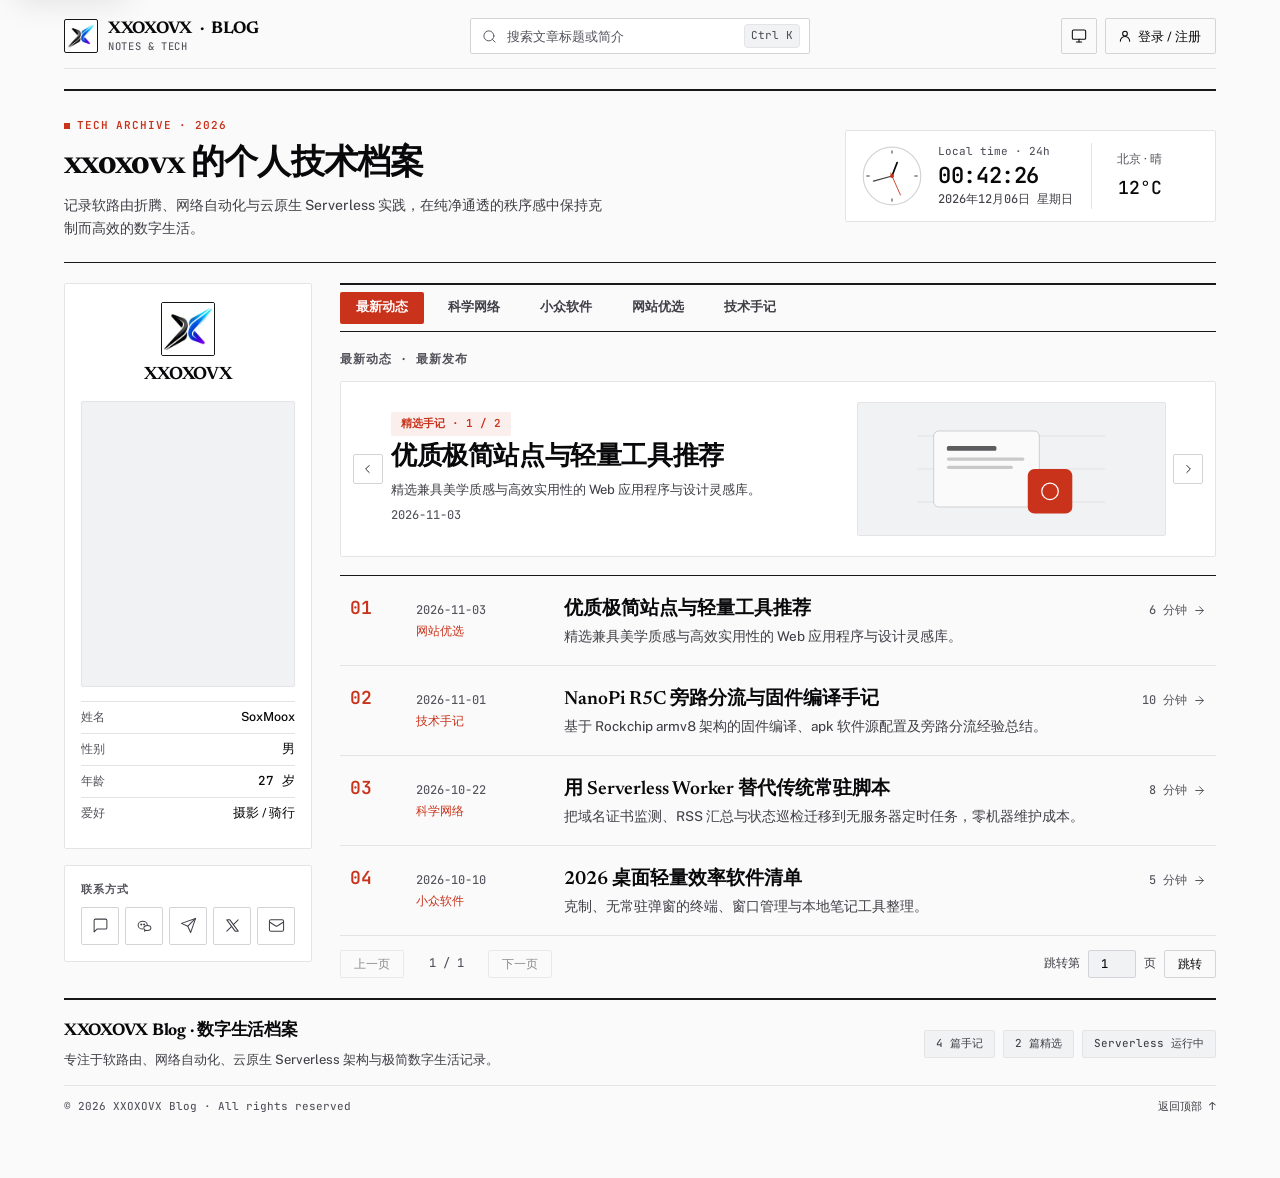
==== commit 3a4f74e2: "style: optimize UI motion, modals, blur budget and mobile-native polish" ====
--- a/index.html
+++ b/index.html
@@ -3,7 +3,7 @@
 <head>
   <meta charset="UTF-8" />
   <script>try{var m=localStorage.getItem("xxoxovx-theme")||"system",d=window.matchMedia("(prefers-color-scheme: dark)").matches;document.documentElement.setAttribute("data-theme",m==="system"?(d?"dark":"light"):m);}catch{}</script>
-  <meta name="viewport" content="width=device-width, initial-scale=1.0" />
+  <meta name="viewport" content="width=device-width, initial-scale=1.0, viewport-fit=cover" />
   <meta name="color-scheme" content="light dark" />
   <meta name="darkreader-lock" />
   <title>XXOXOVX  ·  BLOG</title>
@@ -64,7 +64,9 @@
       --font-mono: "SF Mono", ui-monospace, SFMono-Regular, Menlo, Monaco, Consolas, monospace;
 
       --ease: cubic-bezier(0.23, 1, 0.32, 1);
-      --ease-in: cubic-bezier(0.4, 0, 1, 1);
+      --ease-out: cubic-bezier(0.23, 1, 0.32, 1);
+      --ease-in-out: cubic-bezier(0.77, 0, 0.175, 1);
+      --ease-drawer: cubic-bezier(0.32, 0.72, 0, 1);
       --spring: cubic-bezier(0.16, 1, 0.3, 1);
       --bounce: cubic-bezier(0.22, 1, 0.36, 1);
       --t-fast: 150ms;
@@ -133,6 +135,7 @@
       -webkit-font-smoothing: antialiased;
       text-rendering: optimizeLegibility;
       -webkit-tap-highlight-color: transparent;
+      -webkit-text-size-adjust: 100%;
     }
 
     body {
@@ -171,8 +174,8 @@
     :focus-visible { outline: 2px solid var(--accent); outline-offset: 2px; }
     .skip-link {
       position: fixed;
-      top: -100px;
-      left: 16px;
+      top: calc(14px + env(safe-area-inset-top, 0px));
+      left: calc(16px + env(safe-area-inset-left, 0px));
       z-index: 10000;
       padding: 10px 16px;
       border-radius: var(--radius-md);
@@ -181,9 +184,10 @@
       font-size: 13px;
       font-weight: 600;
       box-shadow: var(--shadow-float);
-      transition: top var(--t-fast) var(--ease);
-    }
-    .skip-link:focus-visible { top: 14px; }
+      transform: translateY(-160%);
+      transition: transform var(--t-fast) var(--ease-out);
+    }
+    .skip-link:focus-visible { transform: translateY(0); }
     .footer-link, .reader-body a {
       background-image: linear-gradient(currentColor, currentColor);
       background-position: 0 100%;
@@ -228,7 +232,7 @@
       width: 100%;
       max-width: var(--grid-max-width);
       margin: 0 auto;
-      padding: 22px var(--grid-margin) 56px var(--grid-margin);
+      padding: calc(22px + env(safe-area-inset-top, 0px)) calc(var(--grid-margin) + env(safe-area-inset-right, 0px)) calc(56px + env(safe-area-inset-bottom, 0px)) calc(var(--grid-margin) + env(safe-area-inset-left, 0px));
       display: flex;
       flex-direction: column;
       gap: var(--grid-gutter);
@@ -238,8 +242,8 @@
       position: relative;
       background-color: var(--bg-card);
       border: 1px solid var(--ink-border);
-      -webkit-backdrop-filter: blur(26px) saturate(200%);
-      backdrop-filter: blur(26px) saturate(200%);
+      -webkit-backdrop-filter: blur(18px) saturate(200%);
+      backdrop-filter: blur(18px) saturate(200%);
       border-radius: var(--radius-lg);
       box-shadow: var(--shadow-card);
       transition: background-color var(--t-mid) var(--ease), border-color var(--t-fast) var(--ease), box-shadow var(--t-mid) var(--ease);
@@ -340,15 +344,15 @@
     .toast {
       position: fixed;
       left: 50%;
-      top: 58px;
+      top: calc(58px + env(safe-area-inset-top, 0px));
       transform: translateX(-50%) translateY(-10px) scale(0.96);
       padding: 9px 20px;
       border-radius: 99px;
       background-color: var(--bg-card-solid);
       color: var(--text-primary);
       border: 1px solid var(--ink-border);
-      -webkit-backdrop-filter: saturate(200%) blur(24px);
-      backdrop-filter: saturate(200%) blur(24px);
+      -webkit-backdrop-filter: saturate(200%) blur(18px);
+      backdrop-filter: saturate(200%) blur(18px);
       display: inline-flex;
       align-items: center;
       gap: 9px;
@@ -711,7 +715,6 @@
       transition: color var(--t-fast) var(--ease), transform 90ms var(--ease);
     }
     .cat-pill:hover { color: var(--text-primary); }
-    .cat-pill:active { transform: scale(0.96); }
     .cat-pill:active { transform: scale(0.96); }
     .cat-pill.is-active { color: var(--accent-contrast); }
 
@@ -1127,7 +1130,7 @@
     .popconfirm-box {
       position: absolute; right: 0; bottom: calc(100% + 8px); width: 204px; padding: 12px;
       border-radius: 14px; background-color: var(--bg-popover);
-      -webkit-backdrop-filter: saturate(190%) blur(24px); backdrop-filter: saturate(190%) blur(24px);
+      -webkit-backdrop-filter: saturate(190%) blur(18px); backdrop-filter: saturate(190%) blur(18px);
       border: 1px solid var(--hairline-strong); box-shadow: var(--shadow-float);
       z-index: 45; display: flex; flex-direction: column; gap: 10px;
       animation: fadeRise 160ms var(--spring) both;
@@ -1189,7 +1192,7 @@
     .comment-hover-card {
       position: absolute; left: 0; bottom: calc(100% + 10px); width: 256px; padding: 14px; border-radius: 16px;
       background-color: var(--bg-popover);
-      backdrop-filter: saturate(190%) blur(24px); -webkit-backdrop-filter: saturate(190%) blur(24px);
+      backdrop-filter: saturate(190%) blur(18px); -webkit-backdrop-filter: saturate(190%) blur(18px);
       border: 1px solid var(--hairline);
       box-shadow: 0 18px 40px -10px rgba(15, 23, 42, 0.22), 0 4px 12px rgba(15, 23, 42, 0.08);
       z-index: 60; opacity: 0; visibility: hidden; pointer-events: none;
@@ -1266,7 +1269,7 @@
       position: relative;
       width: 100%; max-width: 340px; max-height: 88dvh; overflow-y: auto; padding: 24px; border-radius: 22px;
       background-color: var(--bg-card-solid);
-      -webkit-backdrop-filter: blur(30px) saturate(210%); backdrop-filter: blur(30px) saturate(210%);
+      -webkit-backdrop-filter: blur(18px) saturate(210%); backdrop-filter: blur(18px) saturate(210%);
       border: 1px solid var(--ink-border);
       box-shadow: var(--shadow-float);
       display: flex; flex-direction: column; align-items: center; gap: 15px;
@@ -1459,7 +1462,7 @@
     .appearance-popover {
       position: absolute; top: calc(100% + 10px); right: 0; width: 256px; padding: 15px;
       border-radius: var(--radius-lg); background-color: var(--bg-popover);
-      -webkit-backdrop-filter: saturate(210%) blur(28px); backdrop-filter: saturate(210%) blur(28px);
+      -webkit-backdrop-filter: saturate(210%) blur(18px); backdrop-filter: saturate(210%) blur(18px);
       border: 1px solid var(--ink-border); box-shadow: var(--shadow-float);
       display: flex; flex-direction: column; gap: 14px;
       opacity: 0; visibility: hidden; transform: translateY(-6px) scale(0.96); filter: blur(2px); transform-origin: top right;
@@ -1584,7 +1587,7 @@
     .account-popover {
       position: absolute; top: calc(100% + 10px); right: 0; width: 292px; padding: 12px;
       border-radius: 20px; background-color: var(--bg-popover);
-      -webkit-backdrop-filter: blur(36px) saturate(210%); backdrop-filter: blur(36px) saturate(210%);
+      -webkit-backdrop-filter: blur(18px) saturate(210%); backdrop-filter: blur(18px) saturate(210%);
       border: 1px solid var(--ink-border); box-shadow: var(--shadow-float);
       display: flex; flex-direction: column; gap: 10px;
       opacity: 0; visibility: hidden; pointer-events: none;
@@ -1621,7 +1624,7 @@
     .apple-popover {
       position: absolute; top: calc(100% + 10px); right: 0; width: 246px; padding: 12px;
       border-radius: 18px; background-color: var(--bg-popover);
-      -webkit-backdrop-filter: blur(28px) saturate(210%); backdrop-filter: blur(28px) saturate(210%);
+      -webkit-backdrop-filter: blur(18px) saturate(210%); backdrop-filter: blur(18px) saturate(210%);
       border: 1px solid var(--ink-border); box-shadow: var(--shadow-float);
       opacity: 0; visibility: hidden; pointer-events: none;
       transform-origin: top right; transform: translateY(-6px) scale(0.96); filter: blur(2px);
@@ -1759,7 +1762,7 @@
     .account-pop-item.is-danger .account-pop-title { color: #dc2626; }
     html[data-theme="dark"] .account-pop-item.is-danger .account-pop-icon { color: #f87171; }
     html[data-theme="dark"] .account-pop-item.is-danger .account-pop-title { color: #f87171; }
-    .contact-modal.is-admin-account { width: 460px; max-height: 86vh; max-width: 94vw; align-items: stretch; overflow: hidden; padding: 20px 22px; transition: width 200ms var(--ease); }
+    .contact-modal.is-admin-account { width: 460px; max-height: 86dvh; max-width: 94vw; align-items: stretch; overflow: hidden; padding: 20px 22px; }
     .contact-modal.is-admin-account.is-wide-page { width: min(820px, 95vw); }
     .site-rail-layout {
       flex: 1;
@@ -2209,8 +2212,8 @@
       inset: 0;
       z-index: 9999;
       background: rgba(220, 231, 247, 0.36);
-      -webkit-backdrop-filter: blur(22px) saturate(185%);
-      backdrop-filter: blur(22px) saturate(185%);
+      -webkit-backdrop-filter: blur(18px) saturate(185%);
+      backdrop-filter: blur(18px) saturate(185%);
       display: flex;
       flex-direction: column;
       align-items: center;
@@ -2257,7 +2260,7 @@
       height: 540px;
       border-radius: 50%;
       background: radial-gradient(circle, color-mix(in srgb, var(--accent) 16%, transparent) 0%, transparent 68%);
-      filter: blur(30px);
+      filter: blur(18px);
       animation: introOrbDrift 14s ease-in-out infinite alternate;
     }
     .intro-tech-orb.orb-a { top: -150px; left: -110px; }
@@ -2375,7 +2378,7 @@
       border-radius: 28px;
       background-color: var(--bg-card-solid);
       border: 1px solid var(--ink-border);
-      -webkit-backdrop-filter: blur(32px) saturate(210%); backdrop-filter: blur(32px) saturate(210%);
+      -webkit-backdrop-filter: blur(18px) saturate(210%); backdrop-filter: blur(18px) saturate(210%);
       box-shadow: var(--shadow-float);
       display: flex;
       flex-direction: column;
@@ -2594,8 +2597,9 @@
       display: grid;
       place-items: center;
       box-shadow: 0 4px 10px color-mix(in srgb, var(--accent) 42%, transparent);
-      transform: scale(0) rotate(-20deg);
-      animation: introPenStamp 380ms var(--spring) 480ms forwards;
+      opacity: 0;
+      transform: scale(0.9) rotate(-12deg);
+      animation: introPenStamp 320ms var(--ease-out) 460ms forwards;
     }
 
     @keyframes introSheetLeft { to { opacity: 0.94; transform: translate(-52px, 6px) rotate(-11deg) scale(0.94); } }
@@ -2607,7 +2611,7 @@
     }
     @keyframes introLineGrowTitle { to { width: 76%; } }
     @keyframes introCursorBlink { 0%, 100% { opacity: 1; } 50% { opacity: 0.15; } }
-    @keyframes introPenStamp { to { transform: scale(1) rotate(0deg); } }
+    @keyframes introPenStamp { to { opacity: 1; transform: scale(1) rotate(0deg); } }
 
     .intro-splash.is-leaving .intro-sheet.s-code {
       transform: translate(-108px, -16px) rotate(-18deg) scale(1.02); opacity: 0;
@@ -3092,6 +3096,28 @@
       .contact-card { margin-top: auto; }
     }
     @media (max-width: 1024px) { .profile-photo-frame { display: none; } }
+
+    /* Global Design-Engineering & Mobile-Native Polish */
+    .popconfirm-box { transform-origin: bottom right; }
+    .contact-modal, .admin-scroll-box, .info-list, .articles-grid, #switchHistoryList { overscroll-behavior: contain; }
+    .contact-modal-backdrop { padding: calc(20px + env(safe-area-inset-top, 0px)) calc(16px + env(safe-area-inset-right, 0px)) calc(20px + env(safe-area-inset-bottom, 0px)) calc(16px + env(safe-area-inset-left, 0px)); }
+    .popconfirm-btn, .follow-sys-btn, .auth-tab, .pwd-toggle, .comment-del-btn, .back-top, .toc-link {
+      touch-action: manipulation;
+      -webkit-user-select: none;
+      user-select: none;
+      transition: background-color 150ms var(--ease-out), color 150ms var(--ease-out), transform 130ms var(--ease-out);
+    }
+    .popconfirm-btn:active, .follow-sys-btn:active, .auth-tab:active, .pwd-toggle:active, .comment-del-btn:active, .console-close-btn:active {
+      transform: scale(0.97);
+    }
+    @media (hover: none), (pointer: coarse) {
+      .tactile-btn:hover, .modal-btn-primary:hover, .article-card:hover, .swatch-btn:hover,
+      .avatar-ring:hover img, .comment-avatar-wrap:hover .comment-avatar,
+      .robot-buddy:hover .robot-head-svg, .bot-console-status:hover .mini-bot-svg,
+      .app-avatar-preview:hover, .account-pop-item:hover .account-pop-arrow {
+        transform: none;
+      }
+    }
   </style>
   <link rel="stylesheet" href="./cream-theme.css?v=swiss-editorial5" />
 </head>
--- a/cream-theme.css
+++ b/cream-theme.css
@@ -1055,12 +1055,37 @@
 #blogPrivateUnlock label { font-size: 12.5px; font-weight: 600; color: var(--text-secondary); }
 #blogPrivateCode { min-height: 44px; border-radius: 2px; padding: 0 14px; font-size: 14px; letter-spacing: 0.04em; }
 .private-unlock-actions { display: flex; gap: 10px; margin-top: 4px; }
-.private-unlock-actions button { min-height: 44px; border-radius: 2px; font-size: 14px; font-weight: 600; cursor: pointer; display: inline-flex; align-items: center; justify-content: center; }
+.private-unlock-actions button { min-height: 44px; border-radius: 2px; font-size: 14px; font-weight: 600; cursor: pointer; touch-action: manipulation; -webkit-user-select: none; user-select: none; display: inline-flex; align-items: center; justify-content: center; transition: transform 150ms var(--ease-out, cubic-bezier(0.23, 1, 0.32, 1)), box-shadow 180ms ease, filter 160ms ease, background-color 160ms ease; }
 .private-unlock-submit { flex: 1; padding: 0 20px; border: 0; background: var(--accent); color: var(--accent-contrast); }
+@media (hover: hover) and (pointer: fine) {
+  .private-unlock-submit:hover:not(:disabled) { transform: translateY(-1px); filter: brightness(1.06); }
+  .private-unlock-login:hover:not(:disabled) { transform: translateY(-1px); background: var(--bg-hover); }
+}
+.private-unlock-submit:active:not(:disabled) { transform: scale(0.97); }
+.private-unlock-submit:disabled { opacity: 0.6; cursor: not-allowed; }
 .private-unlock-login { padding: 0 18px; background: var(--bg-raised); color: var(--text-primary); }
+.private-unlock-login:active:not(:disabled) { transform: scale(0.97); }
 @media (max-width: 480px) { .private-unlock-actions { flex-direction: column; } }
-.blog-private-reader { width: min(850px, calc(100vw - 24px)); max-height: calc(100dvh - 32px); overflow: auto; border: 1px solid var(--line-strong); padding: 24px; border-radius: 2px; background: var(--bg-card-solid); color: var(--text-primary); box-shadow: var(--shadow-float); }
-.blog-private-reader::backdrop { background: rgb(0 0 0 / .42); backdrop-filter: blur(4px); }
+.blog-private-reader {
+  width: min(850px, calc(100vw - 24px));
+  max-height: calc(100dvh - 32px - env(safe-area-inset-top, 0px) - env(safe-area-inset-bottom, 0px));
+  overflow: auto;
+  overscroll-behavior: contain;
+  border: 1px solid var(--line-strong);
+  padding: 24px 24px calc(24px + env(safe-area-inset-bottom, 0px));
+  border-radius: 2px;
+  background: var(--bg-card-solid);
+  color: var(--text-primary);
+  box-shadow: var(--shadow-float);
+  transform-origin: center;
+  opacity: 1;
+  transform: scale(1) translateY(0);
+  transition: opacity 220ms var(--ease-out, cubic-bezier(0.23, 1, 0.32, 1)), transform 240ms var(--ease-out, cubic-bezier(0.23, 1, 0.32, 1));
+}
+@starting-style {
+  .blog-private-reader[open] { opacity: 0; transform: scale(0.96) translateY(6px); }
+}
+.blog-private-reader::backdrop { background: rgb(0 0 0 / .42); backdrop-filter: blur(6px); -webkit-backdrop-filter: blur(6px); }
 .blog-private-reader .reader-body { overflow-wrap: anywhere; }
 body:has(.blog-private-reader[open]) { overflow: hidden; }
 #blogPrivateStatus:empty { display: none; }
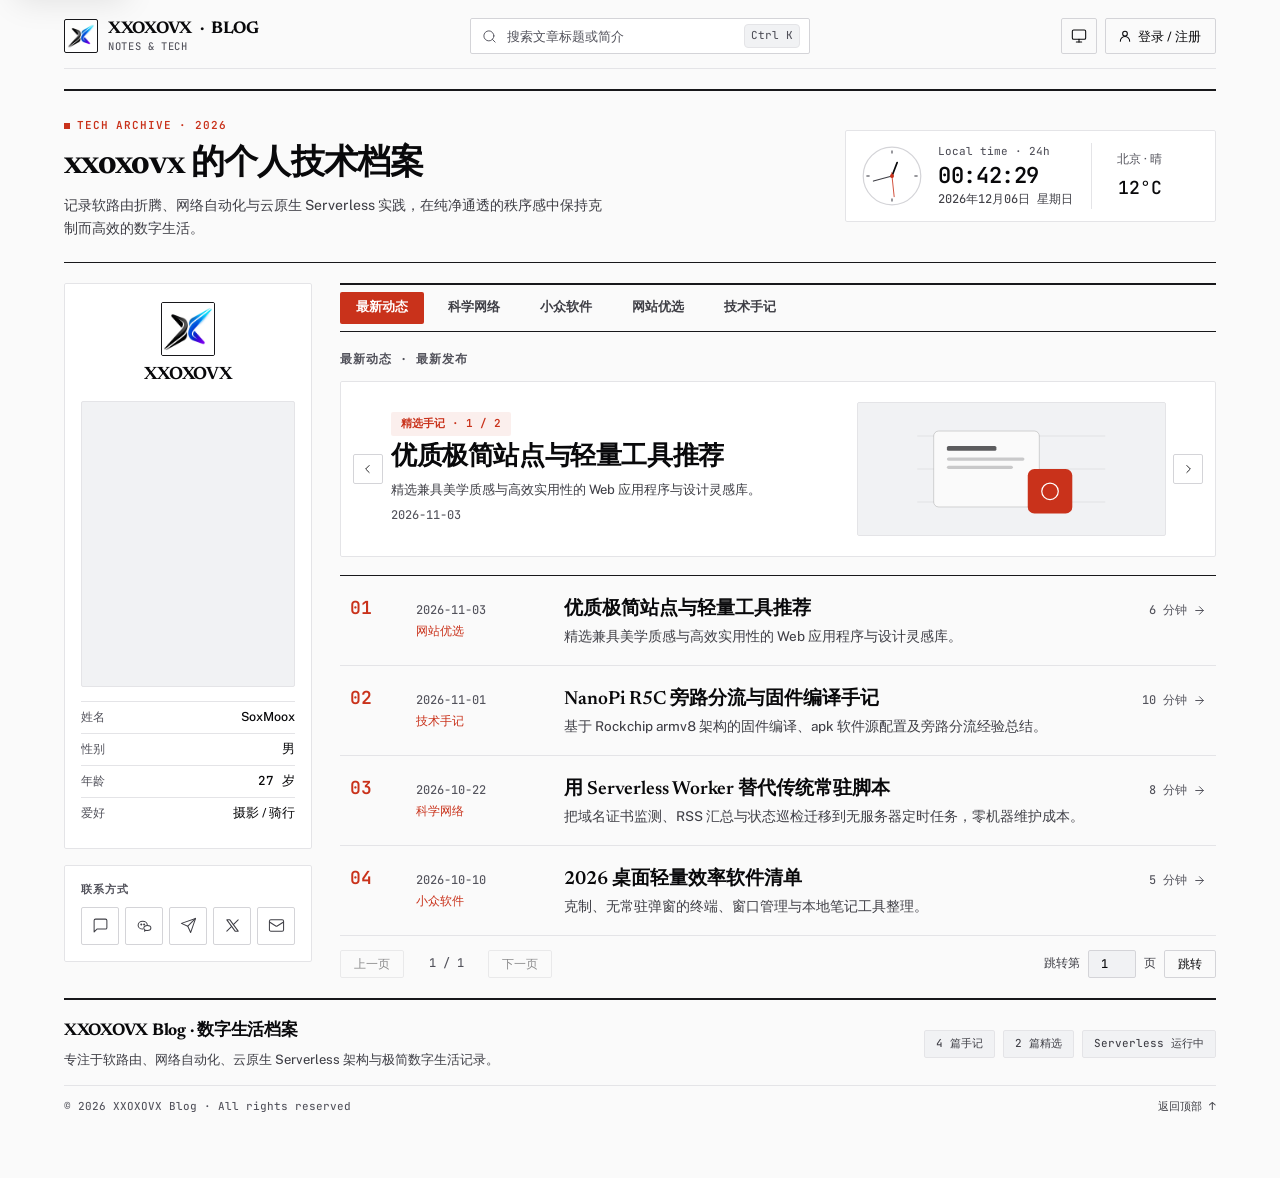
==== commit 213e158a: "style: unify account settings page with Swiss Editorial geometry and clear inputs" ====
--- a/index.html
+++ b/index.html
@@ -3635,11 +3635,13 @@
               <div class="account-hero-card">
                 <img class="account-hero-avatar" id="accountCardAvatar" alt="账号头像" onerror="this.onerror=null;this.src=makeDefaultAvatar(currentUser?.username||'U');" />
                 <div class="account-hero-meta">
-                  <div class="account-hero-name" id="accountCardName">-</div>
+                  <div class="account-hero-name-line">
+                    <span class="account-hero-name" id="accountCardName">-</span>
+                    <span class="account-role-badge" id="accountCardBadge">登录用户</span>
+                  </div>
                   <div class="account-hero-sub" id="accountCardEmail">-</div>
                 </div>
               </div>
-              <span class="account-role-badge" id="accountCardBadge" style="align-self: flex-start; margin-bottom: 4px;">登录用户</span>
 
               <div class="rail-group is-expanded is-active" data-rail-group="account">
                 <button class="rail-group-btn" type="button" data-rail-toggle="account" aria-expanded="true">
@@ -3678,7 +3680,7 @@
                   <label class="setting-row-label" for="redeemInviteInput">绑定邀请码</label>
                   <div class="setting-row-control">
                     <input class="auth-input" id="redeemInviteInput" type="text" placeholder="如 XXXX-XXXX-XXXX" style="flex: 1;" />
-                    <button class="tactile-btn modal-btn-primary" id="redeemInviteBtn" type="button" style="height: 34px; padding: 0 12px; border-radius: 9px; font-size: 12px; flex-shrink: 0;">绑定</button>
+                    <button class="tactile-btn modal-btn-primary" id="redeemInviteBtn" type="button" style="height: 36px; padding: 0 16px; border-radius: 2px; font-size: 12.5px; flex-shrink: 0;">绑定</button>
                   </div>
                 </div>
                 <div class="setting-row">
@@ -3687,7 +3689,7 @@
                     <input class="auth-input" id="accOldPwd" type="password" placeholder="当前密码" autocomplete="new-password" readonly onfocus="this.removeAttribute('readonly')" style="flex: 1; min-width: 110px;" />
                     <input class="auth-input" id="accNewPwd" type="password" placeholder="新密码（至少6位）" autocomplete="new-password" style="flex: 1; min-width: 120px;" />
                     <input class="auth-input" id="accNewPwd2" type="password" placeholder="确认新密码" autocomplete="new-password" style="flex: 1; min-width: 110px;" />
-                    <button class="tactile-btn modal-btn-primary" id="accChangePwdBtn" type="button" style="height: 34px; padding: 0 12px; border-radius: 9px; font-size: 12px; flex-shrink: 0;">更新密码</button>
+                    <button class="tactile-btn modal-btn-primary" id="accChangePwdBtn" type="button" style="height: 36px; padding: 0 16px; border-radius: 2px; font-size: 12.5px; flex-shrink: 0;">更新密码</button>
                   </div>
                 </div>
               </div>
@@ -6571,6 +6573,8 @@
       document.querySelectorAll("[data-acc-panel]").forEach((p) => {
         p.style.display = p.dataset.accPanel === name ? "flex" : "none";
       });
+      const profileFooter = document.querySelector("#personalProfileForm .settings-footer-bar");
+      if (profileFooter) profileFooter.style.display = name === "info" ? "none" : "";
     }
     document.querySelectorAll("[data-acc-tab]").forEach((btn) => {
       btn.addEventListener("click", () => switchAccountSubTab(btn.dataset.accTab));
--- a/cream-theme.css
+++ b/cream-theme.css
@@ -1310,3 +1310,188 @@
 .toast-bot-feet {
   display: none;
 }
+
+
+/* Swiss Editorial Account Settings (#consolePage) */
+.console-container {
+  border-radius: 2px;
+  border: 1px solid var(--hairline);
+  border-top: 2px solid var(--line-strong);
+  background-color: var(--bg-card);
+  padding: 24px 28px 28px;
+  gap: 20px;
+}
+.console-container > .reader-top {
+  padding-bottom: 14px;
+  margin-bottom: 0;
+  border-bottom: 1px solid var(--hairline);
+}
+#consolePageTitle {
+  font-family: var(--font-serif);
+  font-size: 20px !important;
+  font-weight: 700 !important;
+  letter-spacing: -0.015em;
+}
+.console-page .site-rail-layout {
+  min-height: 0;
+  grid-template-columns: 248px minmax(0, 1fr);
+  gap: 24px;
+  align-items: start;
+}
+.console-page .site-rail-nav {
+  border-radius: 2px;
+  background-color: var(--bg-card);
+  border: 1px solid var(--hairline);
+  padding: 14px;
+  gap: 12px;
+}
+.console-page .account-hero-card {
+  margin-bottom: 0;
+  padding: 12px;
+  border-radius: 2px;
+  border: 1px solid var(--hairline);
+  background-color: var(--bg-subcard);
+  gap: 10px;
+}
+.console-page .account-hero-avatar {
+  width: 40px;
+  height: 40px;
+  border-radius: 2px;
+  border: 1px solid var(--line-strong);
+}
+.account-hero-name-line {
+  display: flex;
+  align-items: center;
+  gap: 6px;
+  min-width: 0;
+}
+.console-page .account-hero-name {
+  font-family: var(--font-serif);
+  font-size: 15px;
+  font-weight: 700;
+}
+.console-page .account-role-badge {
+  padding: 1px 6px;
+  border-radius: 2px;
+  font-family: var(--font-mono);
+  font-size: 10px;
+  font-weight: 600;
+  line-height: 1.5;
+}
+.console-page .rail-group-btn {
+  min-height: 36px;
+  padding: 7px 10px;
+  border-radius: 2px;
+  font-size: 13px;
+  font-weight: 600;
+}
+.console-page .rail-group.is-active > .rail-group-btn {
+  background-color: var(--accent-soft);
+  border-color: color-mix(in srgb, var(--accent) 28%, transparent);
+  color: var(--accent);
+}
+.console-page .rail-sublist {
+  margin-left: 10px;
+  padding: 4px 0 2px 10px;
+  border-left: 1px solid var(--hairline-strong);
+  gap: 3px;
+}
+.console-page .site-rail-item {
+  min-height: 34px;
+  padding: 6px 10px;
+  border-radius: 2px;
+  font-size: 13px;
+}
+.console-page .site-rail-item.is-active {
+  background-color: var(--accent-soft);
+  border-color: color-mix(in srgb, var(--accent) 32%, transparent);
+  color: var(--accent);
+}
+.console-page .settings-section {
+  border-radius: 2px;
+  background-color: var(--bg-card);
+  border: 1px solid var(--hairline);
+  padding: 20px 24px 8px;
+  margin-bottom: 0;
+}
+.console-page .settings-section-head {
+  padding-bottom: 12px;
+  margin-bottom: 4px;
+  border-bottom: 1px solid var(--hairline);
+}
+.console-page .settings-section-title {
+  font-family: var(--font-serif);
+  font-size: 17px;
+  font-weight: 700;
+  letter-spacing: -0.01em;
+}
+.console-page .settings-section-desc {
+  font-size: 12.5px;
+  color: var(--text-muted);
+}
+.console-page .settings-section-code {
+  border-radius: 2px;
+  border: 1px solid color-mix(in srgb, var(--accent) 26%, transparent);
+  background-color: var(--accent-soft);
+  color: var(--accent);
+  padding: 2px 8px;
+  font-size: 10.5px;
+  letter-spacing: 0.06em;
+}
+.console-page .setting-row {
+  min-height: 50px;
+  padding: 11px 0;
+  gap: 18px;
+}
+.console-page .setting-row-label {
+  flex: 0 0 116px;
+  font-size: 13px;
+  font-weight: 500;
+  color: var(--text-muted);
+}
+.console-page .setting-row-value {
+  font-size: 13px;
+  font-weight: 500;
+  color: var(--text-primary);
+}
+.console-page .setting-row-control .auth-input {
+  height: 36px;
+  padding: 0 11px;
+  border-radius: 2px;
+  background-color: var(--bg-page);
+  border: 1px solid var(--hairline-strong);
+  color: var(--text-primary);
+  box-shadow: none;
+  transition: border-color 150ms var(--ease-out), background-color 150ms var(--ease-out), box-shadow 150ms var(--ease-out);
+}
+.console-page .setting-row-control .auth-input:hover {
+  border-color: var(--text-muted);
+}
+.console-page .setting-row-control .auth-input:focus {
+  border-color: var(--line-strong);
+  background-color: var(--bg-card);
+  box-shadow: var(--shadow-focus);
+}
+.console-page .settings-footer-bar {
+  position: static;
+  margin-top: 16px;
+  padding: 14px 0 0;
+  border-top: 1px solid var(--hairline);
+  background-color: transparent;
+}
+.console-page .bot-console-status {
+  border-radius: 2px;
+  border: 1px solid var(--hairline-strong);
+  background-color: var(--bg-subcard);
+  padding: 5px 10px;
+  font-weight: 500;
+}
+.console-page .app-avatar-preview {
+  border-radius: 2px;
+  border: 1px solid var(--line-strong);
+}
+@media (max-width: 900px) {
+  .console-page .site-rail-layout { grid-template-columns: 1fr; gap: 16px; }
+  .console-container { padding: 18px; }
+  .console-page .settings-section { padding: 16px 16px 6px; }
+}
